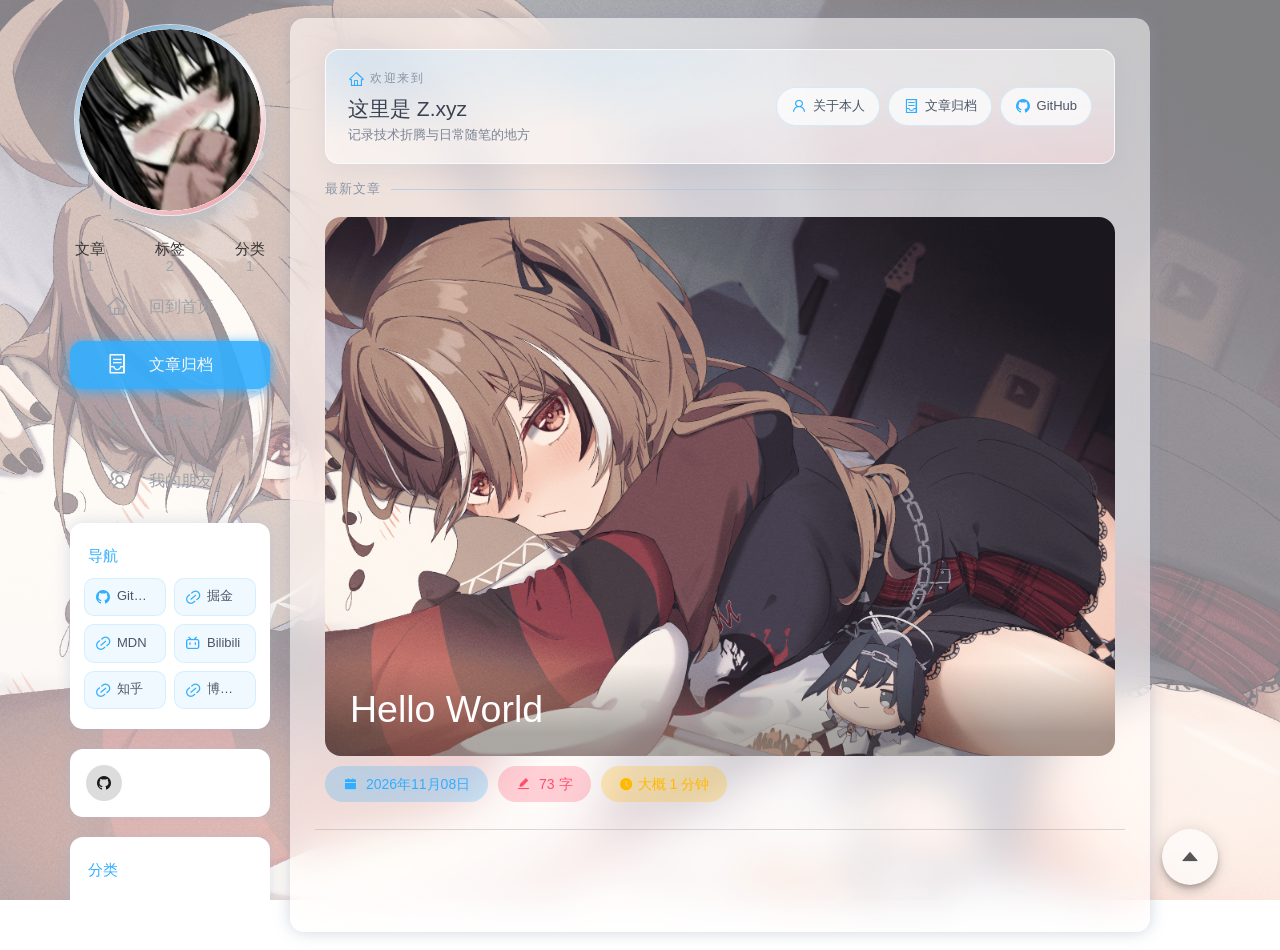
==== archives/index.html @ 8a6f323b "Site updated: 2026-11-08 15:30:10" ====
<!DOCTYPE html>
<html 
	lang="zh-CN">
	<head>
		<meta charset="UTF-8" />
		<meta http-equiv="X-UA-Compatible" content="IE=edge" />
		<meta name="viewport" content="width=device-width, initial-scale=1.0" />
		
<link rel="stylesheet" href="/css/layout.css">

		
		<title> 文章归档 -  Z.xyz</title>
		<!-- <link rel="stylesheet" href="https://unpkg.com/mdui@1.0.2/dist/css/mdui.min.css" /> -->
		<!-- <script src="https://unpkg.com/mdui@1.0.2/dist/js/mdui.min.js"></script> -->
		
<link rel="stylesheet" href="/lib/mdui/mdui.min.css">

		
<script src="/lib/mdui/mdui.min.js"></script>

		<!-- lazyload -->
		
<script src="/lib/lazysizes.js"></script>

		<!-- smooth-scrolling -->
		
<script src="/lib/smooth-scrolling.js"></script>

		<!-- highlight -->
		
<link rel="stylesheet" href="/lib/highlight/atom-one-dark.min.css">

		
<script src="/lib/highlight/highlight.min.js"></script>

		<!-- 预置 kiraicon -->
		
<link rel="stylesheet" href="/lib/iconfont/iconfont.css">

		
		<link
			rel="shortcut icon"
			href="/img/favicon.ico"
			type="image/x-icon"
		/>
		
<link rel="stylesheet" href="/deps/css/APlayer.min.css">

		
			
				
<link rel="stylesheet" href="/css/custom.css">

			
		
		
<script src="/deps/js/APlayer.min.js"></script>
<script src="/deps/js/Meting.min.js"></script>

	<meta name="generator" content="Hexo 8.1.2"></head>

	<body>
		<div
			class="kira-background"
			style="background-image: url('/img/bg.png')"
		></div>
		<div class="kira-header">
    <a
        class="kira-drawer-button mdui-ripple"
        title="导航栏"
        onclick="document.querySelector('.kira-sidebar-modal').classList.add('show');document.querySelector('.kira-sidebar#sidebar').classList.add('show');"
    >
        <i class="kirafont icon-menu"></i>
    </a>
    <a href="/" title="Z.xyz">
        <img
			src="/img/avatar.jpg"
			alt="ZHENOVO"
		/>
    </a>
</div>
		<div class="kira-body">
			<div class="kira-sidebar" id="sidebar">
	<div class="kira-avatar mdui-ripple">
		<a href="/img/avatar.jpg" title="ZHENOVO">
			<img
				src="/img/avatar.jpg"
				alt="ZHENOVO"
			/>
		</a>
	</div>
	<div class="kira-count">
		<div><span>文章</span>1</div>
		<div><span>标签</span>2</div>
		<div><span>分类</span>1</div>
	</div>
	<div class="kira-list">
		
		<a
			class="kira-list-item mdui-ripple false"
			href="/"
			title="回到首页"
		>
			<i
				class="kirafont
					
						icon-home
					"
			></i>
			<div class="kira-list-item-content">
				回到首页
			</div>
		</a>
		
		<a
			class="kira-list-item mdui-ripple true"
			href="/archives/"
			title="文章归档"
		>
			<i
				class="kirafont
					
						icon-container
					"
			></i>
			<div class="kira-list-item-content">
				文章归档
			</div>
		</a>
		
		<a
			class="kira-list-item mdui-ripple false"
			href="/about.html"
			title="关于本人"
		>
			<i
				class="kirafont
					
						icon-user
					"
			></i>
			<div class="kira-list-item-content">
				关于本人
			</div>
		</a>
		
		<a
			class="kira-list-item mdui-ripple false"
			href="/friends.html"
			title="我的朋友"
		>
			<i
				class="kirafont
					
						icon-team
					"
			></i>
			<div class="kira-list-item-content">
				我的朋友
			</div>
		</a>
		
	</div>
	<aside id="kira-sidebar">
		
			
<div class="kira-widget-wrap kira-nav-widget">
	<h3 class="kira-widget-title">导航</h3>
	<div class="kira-widget">
		<div class="kira-nav-links">
			
			<a
				class="kira-nav-link mdui-ripple"
				href="https://github.com/ZHENOVO"
				target="_blank"
				rel="noopener noreferrer"
				title="GitHub"
			>
				<i class="kirafont icon-github"></i>
				<span>GitHub</span>
			</a>
			
			<a
				class="kira-nav-link mdui-ripple"
				href="https://juejin.cn/"
				target="_blank"
				rel="noopener noreferrer"
				title="掘金"
			>
				<i class="kirafont icon-link"></i>
				<span>掘金</span>
			</a>
			
			<a
				class="kira-nav-link mdui-ripple"
				href="https://developer.mozilla.org/zh-CN/"
				target="_blank"
				rel="noopener noreferrer"
				title="MDN"
			>
				<i class="kirafont icon-link"></i>
				<span>MDN</span>
			</a>
			
			<a
				class="kira-nav-link mdui-ripple"
				href="https://www.bilibili.com/"
				target="_blank"
				rel="noopener noreferrer"
				title="Bilibili"
			>
				<i class="kirafont icon-bilibili"></i>
				<span>Bilibili</span>
			</a>
			
			<a
				class="kira-nav-link mdui-ripple"
				href="https://www.zhihu.com/"
				target="_blank"
				rel="noopener noreferrer"
				title="知乎"
			>
				<i class="kirafont icon-link"></i>
				<span>知乎</span>
			</a>
			
			<a
				class="kira-nav-link mdui-ripple"
				href="https://www.cnblogs.com/"
				target="_blank"
				rel="noopener noreferrer"
				title="博客园"
			>
				<i class="kirafont icon-link"></i>
				<span>博客园</span>
			</a>
			
		</div>
	</div>
</div>


		
			<div class="kira-widget-wrap">
	<div class="kira-widget kira-social">
		
			<a
				class="mdui-ripple"
				href="https://github.com/ZHENOVO"
				target="_blank"
				mdui-tooltip="{content: 'GitHub'}"
				style="color: rgb(25, 23, 23); background-color: rgba(25, 23, 23, .15);"
			>
				<i
					class="kirafont
					
						icon-github
					"
				></i>
			</a>
		
	</div>
</div>

		
			
  <div class="kira-widget-wrap">
    <h3 class="kira-widget-title">分类</h3>
    <div class="kira-widget">
      <ul class="category-list">
        
        

        
          <li class="category-list-item">
            <a class="category-list-link" href="/categories/杂谈/">
              杂谈
            </a>
            <span class="category-list-count">1</span>
          </li>
        
      </ul>
    </div>
  </div>

		
			
	<div class="kira-widget-wrap">
		<div id="randomtagcloud" class="kira-widget tagcloud kira-rainbow">
			<a href="/tags/Hexo/" style="font-size: 10px;">Hexo</a> <a href="/tags/Kira/" style="font-size: 10px;">Kira</a>
		</div>
		
	</div>


		
			
	<div class="kira-widget-wrap">
		<h3 class="kira-widget-title">
			文章归档
		</h3>
		<div class="kira-widget">
			<ul class="archive-list"><li class="archive-list-item"><a class="archive-list-link" href="/archives/2026/">2026</a><span class="archive-list-count">1</span></li></ul>
		</div>
	</div>


		
	</aside>
	<div class="kira-copyright">
		&copy; 2026
		<a href="/">ZHENOVO</a>
		Powered by <a href="http://hexo.io/" target="_blank">Hexo</a> &
		<a href="https://github.com/ch1ny/kira-hexo/" target="_blank">Kira-Hexo</a>
		<br />
		
		
	</div>
</div>
<div
	class="kira-sidebar-modal"
	id="sidebar-modal"
	onclick="(function(self) {
		self.classList.remove('show');
		document.querySelector('.kira-sidebar.show#sidebar').classList.remove('show');
	})(this)"
></div>
			<div class="kira-content">
				<div id="kira-top-header"></div>
				<div class="kira-main-content">
					
<div class="kira-home-hero">
	<div class="kira-home-hero-main">
		<div class="kira-home-hero-eyebrow">
			<i class="kirafont icon-home"></i>
			<span>欢迎来到</span>
		</div>
		<h2 class="kira-home-hero-title">这里是 Z.xyz</h2>
		
		<p class="kira-home-hero-sub">记录技术折腾与日常随笔的地方</p>
		
	</div>
	
	<div class="kira-home-hero-actions">
		
		<a
			class="kira-home-hero-btn mdui-ripple"
			href="/about.html"
			
		>
			<i class="kirafont icon-user"></i>
			<span>关于本人</span>
		</a>
		
		<a
			class="kira-home-hero-btn mdui-ripple"
			href="/archives/"
			
		>
			<i class="kirafont icon-container"></i>
			<span>文章归档</span>
		</a>
		
		<a
			class="kira-home-hero-btn mdui-ripple"
			href="https://github.com/ZHENOVO"
			
			target="_blank"
			rel="noopener noreferrer"
			
		>
			<i class="kirafont icon-github"></i>
			<span>GitHub</span>
		</a>
		
	</div>
	
</div>

<div class="kira-home-section-title">
	<span>最新文章</span>
</div>
<div class="kira-posts">
    
        <div class="kira-post">
            <a href="/2026/11/08/hello-world/">
                
                <div
                    class="kira-post-cover mdui-ripple"
                    style="padding-bottom: 56.25%"
                >
                    <img
                        data-src="/img/bg.png"
                        data-sizes="auto"
                        alt="Hello World"
                        class="lazyload"
                    />
                    <h1>Hello World</h1>
                </div>
                
            </a>

            <div class="kira-post-meta kira-rainbow">
                <a>
                    <i class="kirafont icon-calendar-fill"></i>
                    2026年11月08日
                </a>
                <a>
                    <i class="kirafont icon-edit-fill"></i>
                    73 字
                </a>
                <a>
                    <i class="kirafont icon-time-circle-fill"></i>大概
                    1 分钟
                </a>
            </div>
    
            
        </div>
        <div class="kira-hr"></div>
    
</div>

				</div>
			</div>
			<div class="kira-right-column">
	<a onclick="document.querySelector('#kira-top-header').scrollIntoView({behavior: 'smooth'});" class="kira-backtotop" aria-label="回到顶部" title="回到顶部">
		<button class="mdui-fab mdui-ripple">
			<i class="kirafont icon-caret-up"></i>
		</button>
	</a>
</div>

		</div>
	</body>
</html>
---- css/layout.css ----
body {
  width: 100%;
  margin: auto !important;
  height: 100vh;
  position: absolute;
  left: 0;
  top: 0;
}
* {
  scrollbar-width: none;
  outline: none;
}
*::selection {
  background: #31aeff;
  color: #fff;
  text-shadow: none;
}
::-webkit-scrollbar {
  display: none;
}
a {
  text-decoration: none;
}
img::selection {
  background: rgba(255,78,106,0.25);
}
figure.highlight table tbody tr td.gutter {
  user-select: none;
}
figure.highlight table tbody tr td.code pre *::selection {
  background: #ff4e6a;
}
.kira-background {
  opacity: 0.2;
  background-size: cover;
  height: 100vh;
  width: 100%;
  position: fixed;
  top: 0;
  left: 0;
  z-index: -1;
}
.kira-header {
  height: 0;
  display: none;
}
#kira-top-header {
  position: absolute;
  width: 100%;
  height: 0;
  left: 0;
  top: -2vh;
}
.kira-body {
  display: flex;
  justify-content: center;
}
.kira-rainbow a:nth-child(7n + 1) {
  background-color: rgba(49,174,255,0.25);
  color: #31aeff;
}
.kira-rainbow a:nth-child(7n + 2) {
  background-color: rgba(255,78,106,0.25);
  color: #ff4e6a;
}
.kira-rainbow a:nth-child(7n + 3) {
  background-color: rgba(255,185,0,0.25);
  color: #ffb900;
}
.kira-rainbow a:nth-child(7n + 4) {
  background-color: rgba(51,213,122,0.25);
  color: #33d57a;
}
.kira-rainbow a:nth-child(7n + 5) {
  background-color: rgba(0,219,255,0.25);
  color: #00dbff;
}
.kira-rainbow a:nth-child(7n + 6) {
  background-color: rgba(255,69,0,0.25);
  color: #ff4500;
}
.kira-rainbow a:nth-child(7n + 7) {
  background-color: rgba(144,144,255,0.25);
  color: #9090ff;
}
.kira-rainbow-fill a {
  color: #fff;
}
article {
  color: #444;
  font-family: microsoft yahei;
}
article p {
  line-height: 24px;
}
article .highlight {
  padding: 0 0.5em;
  background: #282c34;
  color: #abb2bf;
  margin: 25px 0;
  border-radius: 13px;
  overflow: auto;
}
article .highlight .gutter {
  border-right: 1px solid #35393b;
}
article pre {
  border-radius: 13px;
  overflow: hidden;
  -webkit-box-sizing: border-box;
  box-sizing: border-box;
  margin: 0;
  padding: 0 6px 0 0;
  position: relative;
  background: #282c34;
  line-height: 1.3em;
}
article pre code {
  position: relative;
  border: none;
  border-radius: 0;
  font-size: 100%;
  font-family: Consolas;
}
article a {
  -webkit-transition: color 0.35s ease-out;
  transition: color 0.35s ease-out;
  color: #31aeff;
  text-decoration: none;
  word-wrap: break-word;
}
article a::before {
  font-family: 'kirafont';
  content: '\ec7f\ ';
}
article a:hover,
article a:focus {
  color: #31aeff;
  text-decoration: underline;
}
article a.CodePenLink {
  transition: 0.2s;
  padding: 0.2em;
  color: #31aeff;
  border-bottom: 1px solid rgba(49,174,255,0.85);
}
article a.CodePenLink:hover {
  text-shadow: 0px 0px 5px rgba(49,174,255,0.25);
  text-decoration: none;
  border-bottom: 1px solid #31aeff;
}
article p {
  margin: 25px 0;
  position: relative;
}
article p::after {
  content: '';
  clear: both;
  display: block;
}
article code {
  display: inline;
  border-radius: 4px;
  font-family: SFMono-Regular, Consolas, Liberation Mono, Menlo, Courier, monospace, Roboto, RobotoNum, 'PingFang SC', 'Hiragino Sans GB', 'Microsoft YaHei', 'Helvetica Neue', Helvetica, Arial, sans-serif, 'Segoe UI';
  padding: 0 4px;
  margin: 1px 3px;
  word-break: break-all;
  color: #31aeff;
  background-color: rgba(49,174,255,0.25);
}
article del {
  color: #999;
  font-size: 0.9em;
}
article img {
  display: block;
  border-radius: 13px;
  margin: 0 auto;
}
article img:not(.kira-post-cover-image) {
  cursor: pointer;
  transition: all 0.3s ease;
}
article img:not(.kira-post-cover-image):hover {
  box-shadow: 0 0 10px rgba(49,174,255,0.3);
  transform: scale(1.01, 1.01);
  border-radius: 0;
}
article img:not(.kira-post-cover-image):active {
  transform: scale(1, 1);
}
article img.lazyload,
article img.lazyloading {
  opacity: 0;
  transition: opacity 400ms ease-out;
}
article img.lazyloaded {
  opacity: 1;
}
article h1,
article h2,
article h3,
article h4,
article h5,
article h6 {
  color: #111;
  margin: 25px 0;
}
article h4,
article h5,
article h6 {
  position: relative;
}
article h4::before,
article h5::before,
article h6::before {
  display: inline-block;
  width: 1em;
  content: '#';
  color: #31aeff;
}
article h1 {
  font-size: 2.5em;
}
article h2 {
  font-size: 1.7em;
  position: relative;
  padding-bottom: 10px;
}
article h2::before {
  content: '';
  width: 100%;
  padding: 0px 25px;
  border-bottom: 1px solid #eee;
  position: absolute;
  bottom: -1px;
  left: -25px;
  box-sizing: unset;
}
article h2::after {
  transition: all 0.35s ease-out;
  content: '';
  position: absolute;
  background: #31aeff;
  width: 1em;
  height: 5px;
  bottom: -3px;
  left: 0;
  border-radius: 10px;
}
article h2:hover::after {
  width: 2em;
}
article h3 {
  font-size: 1.3em;
}
article h4 {
  font-size: 1.15em;
}
article h5 {
  font-size: 1em;
}
article h6 {
  font-size: 0.9em;
}
article blockquote {
  color: #666;
  margin: 25px 0;
  padding: 0.1em 2.2em;
  background-color: #f8f8f8;
  line-height: 28px;
  position: relative;
  border-radius: 10px;
  border: 1px solid #eee;
  font-family: sf pro sc, sf pro display, sf pro icons, aos icons, pingfang sc, helvetica neue, helvetica, arial, sans-serif;
}
article blockquote::before {
  content: '\201C';
  top: 15px;
  left: 10px;
  position: absolute;
  color: #888;
  font-size: 3em;
}
article blockquote::after {
  content: '\201D';
  bottom: -8px;
  right: 10px;
  position: absolute;
  color: #888;
  font-size: 3em;
}
article hr {
  display: block;
  border: 0;
  border-top: 1px dashed #ccc;
  margin: 25px 0;
  padding: 0;
}
article sub,
article sup {
  font-size: 75%;
  line-height: 0;
  position: relative;
  vertical-align: baseline;
}
article sub {
  bottom: -0.25em;
}
article sup {
  top: -0.5em;
}
article ul {
  padding: 0 0 0 2em;
  margin-top: 0;
  list-style: none;
  padding-left: 0 !important;
}
article ul .mdui-checkbox {
  padding-left: 22px;
  height: 18px;
}
article ul .mdui-checkbox-icon {
  top: 4px;
}
article ul li {
  position: relative;
  padding: 10px 0;
  padding-left: 25px;
  line-height: 1rem;
}
article ul li::before {
  content: '';
  width: 10px;
  height: 10px;
  background: #31aeff;
  display: inline-block;
  vertical-align: middle;
  margin-right: 12px;
  margin-left: -26px;
  border-radius: 100%;
  border: 3px solid #fff;
  z-index: 3;
  position: relative;
}
article ul li::after {
  content: '';
  height: 100%;
  width: 1.5px;
  background: rgba(49,174,255,0.25);
  position: absolute;
  left: 6.25px;
  top: 20px;
}
article ul li:last-child::after {
  display: none;
}
article ul span {
  margin-right: 15px;
}
article ol {
  padding: 0 0 0 2.5em;
  margin-top: 0;
}
article > ol {
  list-style-type: none;
  counter-reset: item;
}
article > ol > li {
  position: relative;
}
article > ol > li::before {
  content: counter(item);
  counter-increment: item;
  position: absolute;
  top: 0.2rem;
  left: -2.5em;
  height: 1.6rem;
  width: 1.6rem;
  text-align: center;
  border-radius: 8px;
  line-height: 1.6rem;
  background-color: rgba(49,174,255,0.25);
  color: #31aeff;
}
article li {
  line-height: 2rem;
}
article li p {
  margin: 0 !important;
}
article dd {
  margin: 0 0 0 2em;
}
article > table {
  color: #5b6064;
  border-spacing: 0;
  border-collapse: collapse;
  max-width: 100%;
  overflow: auto;
  white-space: nowrap;
  margin: 25px auto;
  background: transparent;
  display: block;
}
article > table::-webkit-scrollbar {
  width: 6px;
  height: 6px;
}
article > table::-webkit-scrollbar-thumb {
  background-color: #888;
}
article > table thead {
  border-bottom: 1px solid #eee;
  background-color: #f8f8f8;
}
article > table thead tr {
  background-color: #f8f8f8;
}
article > table th {
  border: 1px solid #eee;
  padding: 13px 26px;
  font-weight: 400;
}
article > table td {
  border: 1px solid #eee;
  padding: 13px 26px;
}
article > table tr {
  background-color: #fff;
}
article > table tr:nth-child(2n) {
  background-color: #f8f8f8;
}
article img,
article canvas,
article iframe,
article video,
article svg,
article select,
article textarea {
  width: auto;
  max-width: 100%;
}
article input[type='checkbox'] {
  margin-right: 0.25em;
}
article input[type='checkbox']::after {
  content: '✔';
  width: 1.25em;
  height: 1.25em;
  font-size: 0.8em;
  display: flex;
  justify-content: center;
  align-items: center;
  color: #fff;
  background-color: #fff;
  border: 1px solid #d9d9d9;
  border-radius: 0.25em;
  cursor: pointer;
}
article input[type='checkbox']:disabled::after {
  cursor: not-allowed;
}
article input[type='checkbox']:checked::after {
  border-color: #31aeff;
  background-color: #31aeff;
}
details ul {
  padding-left: 1.7em;
}
details[open] > summary .add {
  display: none;
}
details[open] > summary .remove {
  display: inline-block;
}
details summary {
  cursor: pointer;
}
details summary i {
  margin-right: 0.3em;
  width: 24px;
}
details summary .remove {
  display: none;
}
details .mdui-btn {
  background-color: #31aeff;
  color: #fff;
  border-radius: 10px;
}
details .mdui-btn:focus,
details .mdui-btn:active {
  background-color: #31aeff;
  color: #fff;
}
details .aplayer {
  -webkit-box-shadow: 0 0 0 1px #eee !important;
  box-shadow: 0 0 0 1px #eee !important;
  border-radius: 10px !important;
  margin: 25px 0 !important;
  height: 90px;
}
details .aplayer .aplayer-info {
  padding: 9px 7px 0 10px !important;
}
details .aplayer .aplayer-info .aplayer-controller .aplayer-bar-wrap {
  margin-left: 1px !important;
  padding-right: 3px;
}
details .aplayer .aplayer-info .aplayer-controller .aplayer-bar-wrap .aplayer-bar,
details .aplayer .aplayer-info .aplayer-controller .aplayer-bar-wrap .aplayer-bar .aplayer-loaded,
details .aplayer .aplayer-info .aplayer-controller .aplayer-bar-wrap .aplayer-bar .aplayer-played {
  height: 6px !important;
  border-radius: 10px !important;
}
details .aplayer .aplayer-info .aplayer-controller .aplayer-bar-wrap .aplayer-bar .aplayer-played .aplayer-thumb {
  height: 12px !important;
  width: 12px !important;
  right: 3px !important;
  -webkit-box-shadow: 0 0 5px 0 rgba(0,0,0,0.18) !important;
  box-shadow: 0 0 5px 0 rgba(0,0,0,0.18) !important;
  -webkit-transition: all 0.35s ease-out;
  transition: all 0.35s ease-out;
}
details .aplayer .aplayer-info .aplayer-controller .aplayer-volume-wrap .aplayer-volume-bar-wrap .aplayer-volume-bar {
  right: 10.5px;
}
details .aplayer .aplayer-info .aplayer-controller .aplayer-volume-wrap .aplayer-volume-bar-wrap .aplayer-volume-bar,
details .aplayer .aplayer-info .aplayer-controller .aplayer-volume-wrap .aplayer-volume-bar-wrap .aplayer-volume-bar .aplayer-volume {
  border-radius: 10px;
  width: 6px;
}
details .aplayer .aplayer-list ol li {
  border-top: none !important;
}
details .aplayer .aplayer-list ol li.aplayer-list-light {
  background: #f8f8f8 !important;
}
details div.kira-aplayer-container {
  margin: 0;
}
details div.kira-aplayer-container div[id^='aplayer-'] div.aplayer-body div.aplayer-pic {
  width: 90px;
  height: 90px;
}
details div.kira-aplayer-container div[id^='aplayer-'] div.aplayer-body div.aplayer-info {
  margin-left: 90px;
  height: 90px;
}
details div.kira-aplayer-container div[id^='aplayer-'] div.aplayer-body div.aplayer-info div.aplayer-controller > div.aplayer-bar-wrap > div.aplayer-bar > div.aplayer-played {
  background: #31aeff !important;
}
details div.kira-aplayer-container div[id^='aplayer-'] div.aplayer-body div.aplayer-info div.aplayer-controller > div.aplayer-bar-wrap > div.aplayer-bar > div.aplayer-played span.aplayer-thumb {
  background: #31aeff !important;
}
.kira-sidebar {
  scrollbar-width: none;
  max-width: 240px;
  user-select: none;
  max-height: 100vh;
  overflow: auto;
  position: sticky;
  top: 0;
  flex-shrink: 0;
  transition: all 0.3s ease-out;
}
.kira-sidebar .kira-avatar {
  margin: 25px;
  box-shadow: 0 0 2rem rgba(49,174,255,0.2);
}
.kira-sidebar .kira-avatar a {
  padding-bottom: 100%;
  height: 0;
  display: block;
}
.kira-sidebar .kira-avatar,
.kira-sidebar .kira-avatar img {
  max-width: 100%;
  border-radius: 50%;
  transition: transform 1.5s ease-out;
}
.kira-sidebar .kira-count {
  display: flex;
}
.kira-sidebar .kira-count div {
  -webkit-box-flex: 1;
  -ms-flex: 1;
  flex: 1;
  text-align: center;
  color: #a3a8ae;
}
.kira-sidebar .kira-count div span {
  color: #363636;
  display: block;
}
.kira-sidebar .kira-list {
  padding: 8px 20px;
}
.kira-sidebar .kira-list-item {
  padding: 0 36px;
  color: #9ca2a8;
  border-radius: 13px;
  margin-bottom: 10px;
  text-align: center;
  transition: none !important;
  display: flex;
  align-items: center;
}
.kira-sidebar .kira-list-item:hover {
  background-color: rgba(0,0,0,0.08);
}
.kira-sidebar .kira-list-item.true {
  opacity: 0.9;
  background: #31aeff;
  box-shadow: 0 2px 12px #31aeff;
}
.kira-sidebar .kira-list-item.true,
.kira-sidebar .kira-list-item.true i {
  color: #fff;
}
.kira-sidebar .kira-list-item i {
  font-size: 22px;
  color: #9ca2a8;
}
.kira-sidebar .kira-list-item-content {
  margin-left: 0px;
  padding-top: 14px;
  padding-bottom: 14px;
  font-size: 16px;
  font-weight: 400;
  line-height: 20px;
  -webkit-box-flex: 1;
  -webkit-flex-grow: 1;
  -ms-flex-positive: 1;
  flex-grow: 1;
}
.kira-sidebar .kira-list-item .mdui-list-item-content {
  margin-left: 0px;
}
.kira-sidebar .kira-social {
  padding: 12px;
  font-size: 0;
}
.kira-sidebar .kira-social a {
  width: 36px;
  height: 36px;
  line-height: 36px;
  margin: 4px;
  border-radius: 100%;
  display: inline-block;
  text-align: center;
  color: #606266;
}
.kira-sidebar .kira-widget-wrap {
  box-shadow: 0 0 1rem rgba(161,177,204,0.4);
  background-color: #fff;
  margin: 20px;
  border-radius: 13px;
  overflow: hidden;
  white-space: normal;
}
.kira-sidebar .kira-widget-wrap .kira-widget-title {
  font-size: 1em;
  font-weight: 400;
  padding: 24px 18px 12px;
  margin: 0;
  color: #31aeff;
}
.kira-sidebar .kira-widget-wrap .kira-widget ul {
  list-style-type: none;
  padding: 0;
  margin: 0;
}
.kira-sidebar .kira-widget-wrap .kira-widget ul li {
  overflow: hidden;
  text-overflow: ellipsis;
  white-space: nowrap;
  position: relative;
  padding: 12px 18px;
}
.kira-sidebar .kira-widget-wrap .kira-widget ul li a {
  color: #606266;
}
.kira-sidebar .kira-widget-wrap .kira-widget ul li:last-child {
  border-bottom: none;
  padding-bottom: 24px;
}
.kira-sidebar .kira-widget-wrap .kira-widget .category-list-count,
.kira-sidebar .kira-widget-wrap .kira-widget .archive-list-count {
  background-color: rgba(49,174,255,0.1);
  display: inline-block;
  width: 26px;
  height: 26px;
  line-height: 26px;
  text-align: center;
  border-radius: 100%;
  color: #31aeff;
  position: absolute;
  right: 18px;
  top: 10px;
}
.kira-sidebar .kira-widget-wrap .tagcloud {
  padding: 10px;
  padding-bottom: 5px;
}
.kira-sidebar .kira-widget-wrap .tagcloud a {
  border-radius: 13px;
  padding: 5px 10px;
  font-size: 12px !important;
  display: inline-block;
  margin-bottom: 5px;
}
.kira-sidebar .kira-widget-wrap .tagcloud a::before {
  content: '# ';
}
.kira-sidebar .kira-widget-wrap:first-child {
  margin-top: 0;
}
.kira-sidebar .kira-copyright {
  padding: 0 30px;
  text-align: center;
  color: #777;
  white-space: normal;
  margin-bottom: 20px;
  font-size: 12px;
}
.kira-sidebar .kira-copyright a {
  color: #31aeff;
}
.kira-sidebar::-webkit-scrollbar {
  display: none;
}
.kira-sidebar-modal {
  position: fixed;
  left: 0;
  top: 0;
  width: 100vw;
  height: 100vh;
  z-index: 15;
  pointer-events: none;
  transition: background-color 0.3s ease;
  background-color: rgba(0,0,0,0);
}
.kira-content {
  position: relative;
  max-width: 860px;
  height: fit-content;
  flex-grow: 1;
  overflow: auto;
  scrollbar-width: none;
  box-shadow: 0 0 1rem rgba(138,151,174,0.4);
  margin-top: 2vh;
  margin-bottom: 2vh;
}
.kira-content .kira-main-content {
  position: relative;
  background-color: #fff;
  max-width: 100%;
  padding: 25px;
  min-height: 96vh;
}
.kira-content .kira-main-content .kira-page-nav {
  list-style: none;
  text-align: center;
  display: flex;
  color: #ddd;
  background-color: #f5f6f5;
  border-radius: 13px;
  justify-content: center;
}
.kira-content .kira-main-content .kira-page-nav .page-number {
  transition: 300ms;
  margin-inline: 10px;
}
.kira-content .kira-main-content .kira-page-nav .current {
  color: #fff;
  background: #31aeff;
  opacity: 0.9;
  box-shadow: 0 2px 12px #31aeff;
}
.kira-content .kira-main-content .kira-page-nav a:not(.current):hover {
  background-color: rgba(155,155,155,0.3);
}
.kira-content .kira-main-content .kira-page-nav > * {
  color: #999;
  border-radius: 13px;
  width: 35px;
  height: 35px;
  line-height: 35px;
  float: left;
}
.kira-content .kira-main-content .kira-posts {
  position: relative;
}
.kira-content .kira-main-content .kira-posts .kira-post {
  max-width: 100%;
  transition: 300ms;
  padding: 10px;
  border-radius: 1rem;
}
.kira-content .kira-main-content .kira-posts .kira-post article .aplayer {
  margin: 6px 0 0 0 !important;
}
.kira-content .kira-main-content .kira-posts .kira-post:hover {
  background-color: rgba(170,177,183,0.1);
}
.kira-content .kira-main-content .kira-posts .kira-post-meta {
  margin: 10px 0 0 0 !important;
}
.kira-content .kira-main-content .kira-posts .kira-post:last-child {
  margin-bottom: 25px;
}
.kira-content .kira-main-content .kira-posts .kira-hr {
  border-bottom: 1px solid rgba(135,135,135,0.3);
  height: 0;
  margin-block: 12px;
}
.kira-content::-webkit-scrollbar {
  display: none;
}
.kira-right-column {
  width: 80px;
  height: 100vh;
  display: flex;
  flex-direction: column;
  align-items: center;
  position: sticky;
  pointer-events: none;
  top: 0;
  z-index: 10;
}
.kira-right-column .kira-backtotop {
  bottom: 20px;
  color: #555;
  background-color: rgba(255,255,255,0.501);
  border-radius: 50%;
  margin-top: auto;
  margin-bottom: 15px;
  transition: 500ms;
  pointer-events: all;
}
.kira-right-column .kira-backtotop i {
  font-size: 22px;
}
.kira-post-cover {
  width: 100%;
  padding-bottom: 40%;
  position: relative;
  overflow: hidden;
  border-radius: 16px;
  min-height: 95px;
  background-color: #eee;
}
.kira-post-cover img {
  display: block;
  opacity: 0;
  transition: opacity 400ms ease-out;
  position: absolute;
  left: 0;
  top: 0;
  object-fit: cover;
  width: 100%;
  height: 100%;
}
.kira-post-cover img.lazyloaded {
  opacity: 1;
}
.kira-post-cover h1 {
  color: #fff;
  font-size: 2.5em;
  font-weight: normal;
  margin: 0;
  margin-top: 10px;
  padding-left: 1px;
  position: absolute;
  bottom: 0;
  width: 100%;
  box-sizing: border-box;
  text-transform: none;
  z-index: 1;
  margin: 0;
  padding: 25px;
}
.kira-post-cover h1::after {
  background-image: -moz-linear-gradient(to top, rgba(16,16,16,0.35) 25%, rgba(16,16,16,0) 100%);
  background-image: -webkit-linear-gradient(to top, rgba(16,16,16,0.35) 25%, rgba(16,16,16,0) 100%);
  background-image: -ms-linear-gradient(to top, rgba(16,16,16,0.35) 25%, rgba(16,16,16,0) 100%);
  background-image: linear-gradient(to top, rgba(16,16,16,0.35) 25%, rgba(16,16,16,0) 100%);
  -moz-pointer-events: none;
  -webkit-pointer-events: none;
  -ms-pointer-events: none;
  pointer-events: none;
  background-size: cover;
  content: '';
  display: block;
  height: 100%;
  left: 0;
  position: absolute;
  bottom: 0;
  width: 100%;
  z-index: -1;
}
.kira-post .kira-post-meta {
  margin: 25px 0px;
  font-size: 0;
}
.kira-post .kira-post-meta a {
  border-radius: 20px;
  padding: 10px 18px;
  font-size: 14px;
  display: inline-block;
  margin-bottom: 5px;
  margin-right: 10px;
  text-decoration: none;
}
.kira-post .kira-post-meta a .kirafont {
  font-size: 14px;
}
.kira-post .kira-post-meta a::before,
.kira-post .kira-post-meta i::before {
  margin-right: 5px;
}
.kira-post .kira-post-copyright {
  margin: 0 -25px;
  margin-bottom: 25px;
  padding: 25px;
  color: #191919;
  background-color: #fafafa;
  line-height: 1.5em;
  position: relative;
  overflow: hidden;
}
.kira-post .kira-post-copyright a {
  color: #31aeff;
}
.kira-post .kira-post-copyright::after {
  position: absolute;
  background: url("data:image/svg+xml;charset=utf-8,%3Csvg xmlns='http://www.w3.org/2000/svg' viewBox='0 0 496 512'%3E%3Cpath fill='%234a4a4a' d='M245.8 214.9l-33.2 17.3c-9.4-19.6-25.2-20-27.4-20-22.2 0-33.3 14.6-33.3 43.9 0 23.5 9.2 43.8 33.3 43.8 14.4 0 24.6-7 30.5-21.3l30.6 15.5a73.2 73.2 0 01-65.1 39c-22.6 0-74-10.3-74-77 0-58.7 43-77 72.6-77 30.8-.1 52.7 11.9 66 35.8zm143 0l-32.7 17.3c-9.5-19.8-25.7-20-27.9-20-22.1 0-33.2 14.6-33.2 43.9 0 23.5 9.2 43.8 33.2 43.8 14.5 0 24.7-7 30.5-21.3l31 15.5c-2 3.8-21.3 39-65 39-22.7 0-74-9.9-74-77 0-58.7 43-77 72.6-77C354 179 376 191 389 214.8zM247.7 8C104.7 8 0 123 0 256c0 138.4 113.6 248 247.6 248C377.5 504 496 403 496 256 496 118 389.4 8 247.6 8zm.8 450.8c-112.5 0-203.7-93-203.7-202.8 0-105.5 85.5-203.3 203.8-203.3A201.7 201.7 0 01451.3 256c0 121.7-99.7 202.9-202.9 202.9z'/%3E%3C/svg%3E");
  content: ' ';
  height: 160px;
  width: 160px;
  right: -30px;
  top: -45px;
  opacity: 0.1;
}
.kira-post .kira-post-nav {
  width: 100%;
  height: 2em;
  background-color: #fff;
  margin-top: 0;
  user-select: none;
}
.kira-post .kira-post-nav .post-nav .old {
  float: left;
}
.kira-post .kira-post-nav .post-nav .new {
  float: right;
}
.kira-post .kira-post-nav .post-nav div a {
  transition: 0.2s;
  padding: 0.2em;
  color: #31aeff;
  border-bottom: 1px solid rgba(49,174,255,0.85);
}
.kira-post .kira-post-nav .post-nav div a:hover {
  text-shadow: 0px 0px 5px rgba(49,174,255,0.25);
  text-decoration: none;
  border-bottom: 1px solid #31aeff;
}
.kira-post .kira-post-footer {
  background-color: #f5f6f5;
  padding: 25px;
  margin: -25px;
  margin-top: 0;
}
.kira-archives .tagcloud {
  margin-bottom: 13px;
  font-size: 0;
}
.kira-archives .tagcloud a {
  border-radius: 15px;
  padding: 6px 12px;
  font-size: 15px !important;
  display: inline-block;
  margin-bottom: 7px;
  margin-right: 7px;
}
.kira-archives .tagcloud a::before {
  content: '# ';
}
.kira-archives .tagcloud a span::before {
  content: ' ';
}
.kira-archives .categories {
  margin-bottom: 12px;
  font-size: 0;
  display: grid;
  grid-template-columns: repeat(3, 32.666666666666664%);
  grid-column-gap: 1%;
  grid-row-gap: 12px;
}
.kira-archives .categories a {
  border-radius: 12px;
  font-size: 16px;
  display: inline-block;
  height: 156px;
  width: 100%;
  position: relative;
}
.kira-archives .categories a:before {
  top: 0;
  left: 0;
  content: '';
  background-color: rgba(0,0,0,0.4);
  width: 100%;
  height: 100%;
  position: absolute;
  z-index: 1;
}
.kira-archives .categories a .bg {
  background-size: cover;
  background-position: center center;
  top: 0;
  left: 0;
  width: 100%;
  height: 100%;
  position: absolute;
  opacity: 0.8;
}
.kira-archives .categories a h1 {
  margin: 20px;
  position: absolute;
  bottom: 0;
  left: 0;
  z-index: 2;
}
.kira-archives .categories a span {
  margin-top: 5px;
  display: block;
}
.kira-archives .categories a span::after {
  content: ' Articles';
}
.kira-archives article > *:first-child {
  margin-top: 0;
}
.kira-archives article > *:last-child {
  margin-bottom: 0;
}
@media (max-width: 1180px) {
  .kira-sidebar {
    left: 0;
  }
  .kira-content {
    margin-right: auto;
  }
  .kira-right-column {
    position: fixed;
    top: 0;
    right: 0;
  }
  .kira-right-column .kira-backtotop {
    background-color: #fff;
  }
}
@media (max-width: 1120px) {
  .kira-body::-webkit-scrollbar {
    width: 0;
  }
}
@media (max-width: 1000px) {
  body {
    height: fit-content;
    overflow: auto;
  }
  body .kira-header {
    height: 60px;
    padding: 10px;
    display: flex;
    align-items: center;
    justify-content: space-between;
    position: relative;
    z-index: 4;
  }
  body .kira-header a {
    width: 45px;
    height: 45px;
    text-align: center;
    border-radius: 50%;
    transition: all 0.5s ease;
  }
  body .kira-header a i {
    font-size: 25px;
    line-height: 45px;
  }
  body .kira-header a img {
    width: 100%;
    height: 100%;
    border-radius: 50%;
  }
  body .kira-header a:hover {
    background-color: rgba(0,0,0,0.16);
  }
  body .kira-body {
    height: fit-content;
    overflow: visible;
  }
  body .kira-body .kira-sidebar {
    position: fixed;
    top: 0;
    left: 0;
    z-index: 16;
    transform: translateX(-100%);
    background-color: #fff;
  }
  body .kira-body .kira-sidebar.show {
    transform: translateX(0%);
    width: calc(100% - 56px);
  }
  body .kira-body .kira-sidebar-modal.show {
    pointer-events: auto;
    background-color: rgba(0,0,0,0.4);
  }
  body .kira-body .kira-content {
    margin-right: unset;
    max-width: 100vw;
    margin-top: 0;
  }
  body .kira-body .kira-content #kira-top-header {
    top: calc(-2vh - 80px);
  }
  body::-webkit-scrollbar {
    width: 0;
  }
}
@media (max-width: 756px) {
  .kira-archives .categories {
    grid-template-columns: repeat(2, 49%);
    grid-column-gap: 2%;
  }
}
@media (max-width: 400px) {
  .kira-archives .categories {
    grid-template-columns: repeat(1, 100%);
  }
}
---- lib/highlight/atom-one-dark.min.css ----
pre code.hljs{display:block;overflow-x:auto;padding:1em}code.hljs{padding:3px 5px}.hljs{color:#abb2bf;background:#282c34}.hljs-comment,.hljs-quote{color:#5c6370;font-style:italic}.hljs-doctag,.hljs-formula,.hljs-keyword{color:#c678dd}.hljs-deletion,.hljs-name,.hljs-section,.hljs-selector-tag,.hljs-subst{color:#e06c75}.hljs-literal{color:#56b6c2}.hljs-addition,.hljs-attribute,.hljs-meta .hljs-string,.hljs-regexp,.hljs-string{color:#98c379}.hljs-attr,.hljs-number,.hljs-selector-attr,.hljs-selector-class,.hljs-selector-pseudo,.hljs-template-variable,.hljs-type,.hljs-variable{color:#d19a66}.hljs-bullet,.hljs-link,.hljs-meta,.hljs-selector-id,.hljs-symbol,.hljs-title{color:#61aeee}.hljs-built_in,.hljs-class .hljs-title,.hljs-title.class_{color:#e6c07b}.hljs-emphasis{font-style:italic}.hljs-strong{font-weight:700}.hljs-link{text-decoration:underline}
---- lib/iconfont/iconfont.css ----
@font-face {
  font-family: "kirafont"; /* Project id 3299330 */
  src: url('iconfont.woff2?t=1679498690298') format('woff2'),
       url('iconfont.woff?t=1679498690298') format('woff'),
       url('iconfont.ttf?t=1679498690298') format('truetype');
}

.kirafont {
  font-family: "kirafont" !important;
  font-size: 16px;
  font-style: normal;
  -webkit-font-smoothing: antialiased;
  -moz-osx-font-smoothing: grayscale;
}

.icon-unordered-list:before {
  content: "\e7f5";
}

.icon-area-chart-fill:before {
  content: "\e7af";
}

.icon-time-circle-fill:before {
  content: "\e848";
}

.icon-calendar-fill:before {
  content: "\e84d";
}

.icon-container-fill:before {
  content: "\e85f";
}

.icon-edit-fill:before {
  content: "\e86d";
}

.icon-tag-fill:before {
  content: "\e86e";
}

.icon-search:before {
  content: "\e752";
}

.icon-close:before {
  content: "\eb6a";
}

.icon-exit-fullscreen:before {
  content: "\ec13";
}

.icon-fullscreen:before {
  content: "\ec14";
}

.icon-zoom-out:before {
  content: "\ec32";
}

.icon-zoom-in:before {
  content: "\ec33";
}

.icon-link:before {
  content: "\ec7f";
}

.icon-menu:before {
  content: "\e7f4";
}

.icon-caret-up:before {
  content: "\e8ec";
}

.icon-bilibili:before {
  content: "\e69e";
}

.icon-gitee:before {
  content: "\e60c";
}

.icon-container:before {
  content: "\e7b0";
}

.icon-home:before {
  content: "\e7c6";
}

.icon-right:before {
  content: "\e7eb";
}

.icon-left:before {
  content: "\e7ec";
}

.icon-QQ:before {
  content: "\e882";
}

.icon-user:before {
  content: "\e7ad";
}

.icon-team:before {
  content: "\e7ae";
}

.icon-github:before {
  content: "\e885";
}
---- deps/css/APlayer.min.css ----
.aplayer{background:#fff;font-family:Arial,Helvetica,sans-serif;margin:5px;box-shadow:0 2px 2px 0 rgba(0,0,0,.07),0 1px 5px 0 rgba(0,0,0,.1);border-radius:2px;overflow:hidden;-webkit-user-select:none;-moz-user-select:none;-ms-user-select:none;user-select:none;line-height:normal;position:relative}.aplayer *{box-sizing:content-box}.aplayer svg{width:100%;height:100%}.aplayer svg circle,.aplayer svg path{fill:#fff}.aplayer.aplayer-withlist .aplayer-info{border-bottom:1px solid #e9e9e9}.aplayer.aplayer-withlist .aplayer-list{display:block}.aplayer.aplayer-withlist .aplayer-icon-order,.aplayer.aplayer-withlist .aplayer-info .aplayer-controller .aplayer-time .aplayer-icon.aplayer-icon-menu{display:inline}.aplayer.aplayer-withlrc .aplayer-pic{height:90px;width:90px}.aplayer.aplayer-withlrc .aplayer-info{margin-left:90px;height:90px;padding:10px 7px 0}.aplayer.aplayer-withlrc .aplayer-lrc{display:block}.aplayer.aplayer-narrow{width:66px}.aplayer.aplayer-narrow .aplayer-info,.aplayer.aplayer-narrow .aplayer-list{display:none}.aplayer.aplayer-narrow .aplayer-body,.aplayer.aplayer-narrow .aplayer-pic{height:66px;width:66px}.aplayer.aplayer-fixed{position:fixed;bottom:0;left:0;right:0;margin:0;z-index:99;overflow:visible;max-width:400px;box-shadow:none}.aplayer.aplayer-fixed .aplayer-list{margin-bottom:65px;border:1px solid #eee;border-bottom:none}.aplayer.aplayer-fixed .aplayer-body{position:fixed;bottom:0;left:0;right:0;margin:0;z-index:99;background:#fff;padding-right:18px;transition:all .3s ease;max-width:400px}.aplayer.aplayer-fixed .aplayer-lrc{display:block;position:fixed;bottom:10px;left:0;right:0;margin:0;z-index:98;pointer-events:none;text-shadow:-1px -1px 0 #fff}.aplayer.aplayer-fixed .aplayer-lrc:after,.aplayer.aplayer-fixed .aplayer-lrc:before{display:none}.aplayer.aplayer-fixed .aplayer-info{-webkit-transform:scaleX(1);transform:scaleX(1);-webkit-transform-origin:0 0;transform-origin:0 0;transition:all .3s ease;border-bottom:none;border-top:1px solid #e9e9e9}.aplayer.aplayer-fixed .aplayer-info .aplayer-music{width:calc(100% - 105px)}.aplayer.aplayer-fixed .aplayer-miniswitcher{display:block}.aplayer.aplayer-fixed.aplayer-narrow .aplayer-info{display:block;-webkit-transform:scaleX(0);transform:scaleX(0)}.aplayer.aplayer-fixed.aplayer-narrow .aplayer-body{width:66px!important}.aplayer.aplayer-fixed.aplayer-narrow .aplayer-miniswitcher .aplayer-icon{-webkit-transform:rotateY(0);transform:rotateY(0)}.aplayer.aplayer-fixed .aplayer-icon-back,.aplayer.aplayer-fixed .aplayer-icon-forward,.aplayer.aplayer-fixed .aplayer-icon-lrc,.aplayer.aplayer-fixed .aplayer-icon-play{display:inline-block}.aplayer.aplayer-fixed .aplayer-icon-back,.aplayer.aplayer-fixed .aplayer-icon-forward,.aplayer.aplayer-fixed .aplayer-icon-menu,.aplayer.aplayer-fixed .aplayer-icon-play{position:absolute;bottom:27px;width:20px;height:20px}.aplayer.aplayer-fixed .aplayer-icon-back{right:75px}.aplayer.aplayer-fixed .aplayer-icon-play{right:50px}.aplayer.aplayer-fixed .aplayer-icon-forward{right:25px}.aplayer.aplayer-fixed .aplayer-icon-menu{right:0}.aplayer.aplayer-arrow .aplayer-icon-loop,.aplayer.aplayer-arrow .aplayer-icon-order,.aplayer.aplayer-mobile .aplayer-icon-volume-down{display:none}.aplayer.aplayer-loading .aplayer-info .aplayer-controller .aplayer-loading-icon{display:block}.aplayer.aplayer-loading .aplayer-info .aplayer-controller .aplayer-bar-wrap .aplayer-bar .aplayer-played .aplayer-thumb{-webkit-transform:scale(1);transform:scale(1)}.aplayer .aplayer-body{position:relative}.aplayer .aplayer-icon{width:15px;height:15px;border:none;background-color:transparent;outline:none;cursor:pointer;opacity:.8;vertical-align:middle;padding:0;font-size:12px;margin:0;display:inline-block}.aplayer .aplayer-icon path{transition:all .2s ease-in-out}.aplayer .aplayer-icon-back,.aplayer .aplayer-icon-forward,.aplayer .aplayer-icon-lrc,.aplayer .aplayer-icon-order,.aplayer .aplayer-icon-play{display:none}.aplayer .aplayer-icon-lrc-inactivity svg{opacity:.4}.aplayer .aplayer-icon-forward{-webkit-transform:rotate(180deg);transform:rotate(180deg)}.aplayer .aplayer-lrc-content{display:none}.aplayer .aplayer-pic{position:relative;float:left;height:66px;width:66px;background-size:cover;background-position:50%;transition:all .3s ease;cursor:pointer}.aplayer .aplayer-pic:hover .aplayer-button{opacity:1}.aplayer .aplayer-pic .aplayer-button{position:absolute;border-radius:50%;opacity:.8;text-shadow:0 1px 1px rgba(0,0,0,.2);box-shadow:0 1px 1px rgba(0,0,0,.2);background:rgba(0,0,0,.2);transition:all .1s ease}.aplayer .aplayer-pic .aplayer-button path{fill:#fff}.aplayer .aplayer-pic .aplayer-hide{display:none}.aplayer .aplayer-pic .aplayer-play{width:26px;height:26px;border:2px solid #fff;bottom:50%;right:50%;margin:0 -15px -15px 0}.aplayer .aplayer-pic .aplayer-play svg{position:absolute;top:3px;left:4px;height:20px;width:20px}.aplayer .aplayer-pic .aplayer-pause{width:16px;height:16px;border:2px solid #fff;bottom:4px;right:4px}.aplayer .aplayer-pic .aplayer-pause svg{position:absolute;top:2px;left:2px;height:12px;width:12px}.aplayer .aplayer-info{margin-left:66px;padding:14px 7px 0 10px;height:66px;box-sizing:border-box}.aplayer .aplayer-info .aplayer-music{overflow:hidden;white-space:nowrap;text-overflow:ellipsis;margin:0 0 13px 5px;-webkit-user-select:text;-moz-user-select:text;-ms-user-select:text;user-select:text;cursor:default;padding-bottom:2px;height:20px}.aplayer .aplayer-info .aplayer-music .aplayer-title{font-size:14px}.aplayer .aplayer-info .aplayer-music .aplayer-author{font-size:12px;color:#666}.aplayer .aplayer-info .aplayer-controller{position:relative;display:flex}.aplayer .aplayer-info .aplayer-controller .aplayer-bar-wrap{margin:0 0 0 5px;padding:4px 0;cursor:pointer!important;flex:1}.aplayer .aplayer-info .aplayer-controller .aplayer-bar-wrap:hover .aplayer-bar .aplayer-played .aplayer-thumb{-webkit-transform:scale(1);transform:scale(1)}.aplayer .aplayer-info .aplayer-controller .aplayer-bar-wrap .aplayer-bar{position:relative;height:2px;width:100%;background:#cdcdcd}.aplayer .aplayer-info .aplayer-controller .aplayer-bar-wrap .aplayer-bar .aplayer-loaded{position:absolute;left:0;top:0;bottom:0;background:#aaa;height:2px;transition:all .5s ease}.aplayer .aplayer-info .aplayer-controller .aplayer-bar-wrap .aplayer-bar .aplayer-played{position:absolute;left:0;top:0;bottom:0;height:2px}.aplayer .aplayer-info .aplayer-controller .aplayer-bar-wrap .aplayer-bar .aplayer-played .aplayer-thumb{position:absolute;top:0;right:5px;margin-top:-4px;margin-right:-10px;height:10px;width:10px;border-radius:50%;cursor:pointer;transition:all .3s ease-in-out;-webkit-transform:scale(0);transform:scale(0)}.aplayer .aplayer-info .aplayer-controller .aplayer-time{position:relative;right:0;bottom:4px;height:17px;color:#999;font-size:11px;padding-left:7px}.aplayer .aplayer-info .aplayer-controller .aplayer-time .aplayer-time-inner{vertical-align:middle}.aplayer .aplayer-info .aplayer-controller .aplayer-time .aplayer-icon{cursor:pointer;transition:all .2s ease}.aplayer .aplayer-info .aplayer-controller .aplayer-time .aplayer-icon path{fill:#666}.aplayer .aplayer-info .aplayer-controller .aplayer-time .aplayer-icon.aplayer-icon-loop{margin-right:2px}.aplayer .aplayer-info .aplayer-controller .aplayer-time .aplayer-icon:hover path{fill:#000}.aplayer .aplayer-info .aplayer-controller .aplayer-time .aplayer-icon.aplayer-icon-menu,.aplayer .aplayer-info .aplayer-controller .aplayer-time.aplayer-time-narrow .aplayer-icon-menu,.aplayer .aplayer-info .aplayer-controller .aplayer-time.aplayer-time-narrow .aplayer-icon-mode{display:none}.aplayer .aplayer-info .aplayer-controller .aplayer-volume-wrap{position:relative;display:inline-block;margin-left:3px;cursor:pointer!important}.aplayer .aplayer-info .aplayer-controller .aplayer-volume-wrap:hover .aplayer-volume-bar-wrap{height:40px}.aplayer .aplayer-info .aplayer-controller .aplayer-volume-wrap .aplayer-volume-bar-wrap{position:absolute;bottom:15px;right:-3px;width:25px;height:0;z-index:99;overflow:hidden;transition:all .2s ease-in-out}.aplayer .aplayer-info .aplayer-controller .aplayer-volume-wrap .aplayer-volume-bar-wrap.aplayer-volume-bar-wrap-active{height:40px}.aplayer .aplayer-info .aplayer-controller .aplayer-volume-wrap .aplayer-volume-bar-wrap .aplayer-volume-bar{position:absolute;bottom:0;right:10px;width:5px;height:35px;background:#aaa;border-radius:2.5px;overflow:hidden}.aplayer .aplayer-info .aplayer-controller .aplayer-volume-wrap .aplayer-volume-bar-wrap .aplayer-volume-bar .aplayer-volume{position:absolute;bottom:0;right:0;width:5px;transition:all .1s ease}.aplayer .aplayer-info .aplayer-controller .aplayer-loading-icon{display:none}.aplayer .aplayer-info .aplayer-controller .aplayer-loading-icon svg{position:absolute;-webkit-animation:rotate 1s linear infinite;animation:rotate 1s linear infinite}.aplayer .aplayer-lrc{display:none;position:relative;height:30px;text-align:center;overflow:hidden;margin:-10px 0 7px}.aplayer .aplayer-lrc:before{top:0;height:10%;background:linear-gradient(180deg,#fff 0,hsla(0,0%,100%,0));filter:progid:DXImageTransform.Microsoft.gradient(startColorstr="#ffffff",endColorstr="#00ffffff",GradientType=0)}.aplayer .aplayer-lrc:after,.aplayer .aplayer-lrc:before{position:absolute;z-index:1;display:block;overflow:hidden;width:100%;content:" "}.aplayer .aplayer-lrc:after{bottom:0;height:33%;background:linear-gradient(180deg,hsla(0,0%,100%,0) 0,hsla(0,0%,100%,.8));filter:progid:DXImageTransform.Microsoft.gradient(startColorstr="#00ffffff",endColorstr="#ccffffff",GradientType=0)}.aplayer .aplayer-lrc p{font-size:12px;color:#666;line-height:16px!important;height:16px!important;padding:0!important;margin:0!important;transition:all .5s ease-out;opacity:.4;overflow:hidden}.aplayer .aplayer-lrc p.aplayer-lrc-current{opacity:1;overflow:visible;height:auto!important;min-height:16px}.aplayer .aplayer-lrc.aplayer-lrc-hide{display:none}.aplayer .aplayer-lrc .aplayer-lrc-contents{width:100%;transition:all .5s ease-out;-webkit-user-select:text;-moz-user-select:text;-ms-user-select:text;user-select:text;cursor:default}.aplayer .aplayer-list{overflow:auto;transition:all .5s ease;will-change:height;display:none;overflow:hidden}.aplayer .aplayer-list.aplayer-list-hide{max-height:0!important}.aplayer .aplayer-list ol{list-style-type:none;margin:0;padding:0;overflow-y:auto}.aplayer .aplayer-list ol::-webkit-scrollbar{width:5px}.aplayer .aplayer-list ol::-webkit-scrollbar-thumb{border-radius:3px;background-color:#eee}.aplayer .aplayer-list ol::-webkit-scrollbar-thumb:hover{background-color:#ccc}.aplayer .aplayer-list ol li{position:relative;height:32px;line-height:32px;padding:0 15px;font-size:12px;border-top:1px solid #e9e9e9;cursor:pointer;transition:all .2s ease;overflow:hidden;margin:0}.aplayer .aplayer-list ol li:first-child{border-top:none}.aplayer .aplayer-list ol li:hover{background:#efefef}.aplayer .aplayer-list ol li.aplayer-list-light{background:#e9e9e9}.aplayer .aplayer-list ol li.aplayer-list-light .aplayer-list-cur{display:inline-block}.aplayer .aplayer-list ol li .aplayer-list-cur{display:none;width:3px;height:22px;position:absolute;left:0;top:5px;cursor:pointer}.aplayer .aplayer-list ol li .aplayer-list-index{color:#666;margin-right:12px;cursor:pointer}.aplayer .aplayer-list ol li .aplayer-list-author{color:#666;float:right;cursor:pointer}.aplayer .aplayer-notice{opacity:0;position:absolute;top:50%;left:50%;-webkit-transform:translate(-50%,-50%);transform:translate(-50%,-50%);font-size:12px;border-radius:4px;padding:5px 10px;transition:all .3s ease-in-out;overflow:hidden;color:#fff;pointer-events:none;background-color:#f4f4f5;color:#909399}.aplayer .aplayer-miniswitcher{display:none;position:absolute;top:0;right:0;bottom:0;height:100%;background:#e6e6e6;width:18px;border-radius:0 2px 2px 0}.aplayer .aplayer-miniswitcher .aplayer-icon{height:100%;width:100%;-webkit-transform:rotateY(180deg);transform:rotateY(180deg);transition:all .3s ease}.aplayer .aplayer-miniswitcher .aplayer-icon path{fill:#666}.aplayer .aplayer-miniswitcher .aplayer-icon:hover path{fill:#000}@-webkit-keyframes aplayer-roll{0%{left:0}to{left:-100%}}@keyframes aplayer-roll{0%{left:0}to{left:-100%}}@-webkit-keyframes rotate{0%{-webkit-transform:rotate(0);transform:rotate(0)}to{-webkit-transform:rotate(1turn);transform:rotate(1turn)}}@keyframes rotate{0%{-webkit-transform:rotate(0);transform:rotate(0)}to{-webkit-transform:rotate(1turn);transform:rotate(1turn)}}

/*# sourceMappingURL=APlayer.min.css.map*/
---- css/custom.css ----
/* 白色内容区改为毛玻璃效果 */
.kira-content,
.kira-content .kira-main-content {
	border-radius: 14px;
}

.kira-content .kira-main-content {
	background-color: rgba(255, 255, 255, 0.55);
	-webkit-backdrop-filter: blur(20px) saturate(160%);
	backdrop-filter: blur(20px) saturate(160%);
}

/* 背景图调高一点不透明度，毛玻璃的模糊效果才看得出来 */
.kira-background {
	opacity: 0.55;
}

/* 不支持 backdrop-filter 的浏览器退化为高不透明度白底，保证可读性 */
@supports not ((backdrop-filter: blur(1px)) or (-webkit-backdrop-filter: blur(1px))) {
	.kira-content .kira-main-content {
		background-color: rgba(255, 255, 255, 0.9);
	}
}

/* 返回顶部按钮也做成毛玻璃 */
.kira-right-column .kira-backtotop {
	background-color: rgba(255, 255, 255, 0.6);
	-webkit-backdrop-filter: blur(10px);
	backdrop-filter: blur(10px);
}

/* 头像框：低调的渐变细边框，不做闪光动画 */
.kira-sidebar .kira-avatar {
	box-sizing: border-box;
	border: 4px solid transparent;
	border-radius: 50%;
	background:
		linear-gradient(#fff, #fff) padding-box,
		linear-gradient(
			150deg,
			rgba(49, 174, 255, 0.55),
			rgba(255, 255, 255, 0.95) 52%,
			rgba(255, 78, 106, 0.45)
		)
		border-box;
	box-shadow:
		0 0 0 1px rgba(255, 255, 255, 0.7),
		0 8px 22px rgba(49, 174, 255, 0.18);
}

.kira-sidebar .kira-avatar a {
	overflow: hidden;
	border-radius: 50%;
}

/* 侧边栏导航按钮 */
.kira-nav-widget .kira-nav-links {
	display: grid;
	grid-template-columns: repeat(2, minmax(0, 1fr));
	gap: 8px;
	padding: 2px 14px 20px;
}

.kira-nav-link {
	display: flex;
	align-items: center;
	gap: 6px;
	padding: 9px 10px;
	border-radius: 10px;
	font-size: 13px;
	color: #4a5568 !important;
	background-color: rgba(49, 174, 255, 0.07);
	border: 1px solid rgba(49, 174, 255, 0.14);
	transition: background-color 0.2s, color 0.2s, transform 0.2s;
	white-space: nowrap;
	overflow: hidden;
}

.kira-nav-link .kirafont {
	flex-shrink: 0;
	font-size: 16px;
	color: #31aeff;
}

.kira-nav-link span {
	overflow: hidden;
	text-overflow: ellipsis;
}

.kira-nav-link:hover {
	color: #1f8fd8 !important;
	background-color: rgba(49, 174, 255, 0.16);
	transform: translateY(-1px);
}

/* 首页欢迎卡片 */
.kira-home-hero {
	position: relative;
	display: flex;
	align-items: center;
	justify-content: space-between;
	gap: 18px;
	margin: 6px 10px 18px;
	padding: 20px 22px;
	border-radius: 14px;
	background:
		radial-gradient(120% 140% at 0% 0%, rgba(49, 174, 255, 0.14), transparent 55%),
		radial-gradient(120% 140% at 100% 100%, rgba(255, 78, 106, 0.1), transparent 55%),
		rgba(255, 255, 255, 0.5);
	border: 1px solid rgba(255, 255, 255, 0.75);
	box-shadow: 0 8px 24px rgba(126, 146, 178, 0.14);
	overflow: hidden;
}

.kira-home-hero-main {
	position: relative;
	z-index: 1;
	min-width: 0;
}

.kira-home-hero-eyebrow {
	display: flex;
	align-items: center;
	gap: 5px;
	font-size: 12px;
	letter-spacing: 0.12em;
	color: #8a94a6;
}

.kira-home-hero-eyebrow .kirafont {
	color: #31aeff;
}

.kira-home-hero-title {
	margin: 6px 0 4px;
	font-size: 21px;
	font-weight: 500;
	line-height: 1.4;
	color: #3a4252;
}

.kira-home-hero-sub {
	margin: 0;
	font-size: 13px;
	color: #7b8496;
}

.kira-home-hero-actions {
	position: relative;
	z-index: 1;
	display: flex;
	flex-wrap: wrap;
	gap: 8px;
	flex-shrink: 0;
}

.kira-home-hero-btn {
	display: inline-flex;
	align-items: center;
	gap: 6px;
	padding: 9px 14px;
	border-radius: 999px;
	font-size: 13px;
	color: #4a5568;
	background-color: rgba(255, 255, 255, 0.72);
	border: 1px solid rgba(49, 174, 255, 0.18);
	transition: background-color 0.2s, color 0.2s, transform 0.2s, box-shadow 0.2s;
	white-space: nowrap;
}

.kira-home-hero-btn .kirafont {
	color: #31aeff;
}

.kira-home-hero-btn:hover {
	color: #1f8fd8;
	background-color: #fff;
	transform: translateY(-1px);
	box-shadow: 0 4px 12px rgba(49, 174, 255, 0.16);
}

/* 首页文章区标题 */
.kira-home-section-title {
	display: flex;
	align-items: center;
	gap: 10px;
	margin: 2px 10px 10px;
	font-size: 13px;
	color: #8a94a6;
}

.kira-home-section-title span {
	letter-spacing: 0.08em;
}

.kira-home-section-title::after {
	content: '';
	flex: 1;
	height: 1px;
	background: linear-gradient(90deg, rgba(49, 174, 255, 0.3), transparent);
}

@media (max-width: 600px) {
	.kira-home-hero {
		flex-direction: column;
		align-items: flex-start;
		padding: 18px;
	}

	.kira-home-hero-actions {
		width: 100%;
	}
}

/* 移动端侧边栏抽屉里，头像不要随宽度撑满 */
@media (max-width: 1000px) {
	.kira-sidebar .kira-avatar {
		width: 110px;
		margin: 24px auto;
	}
}
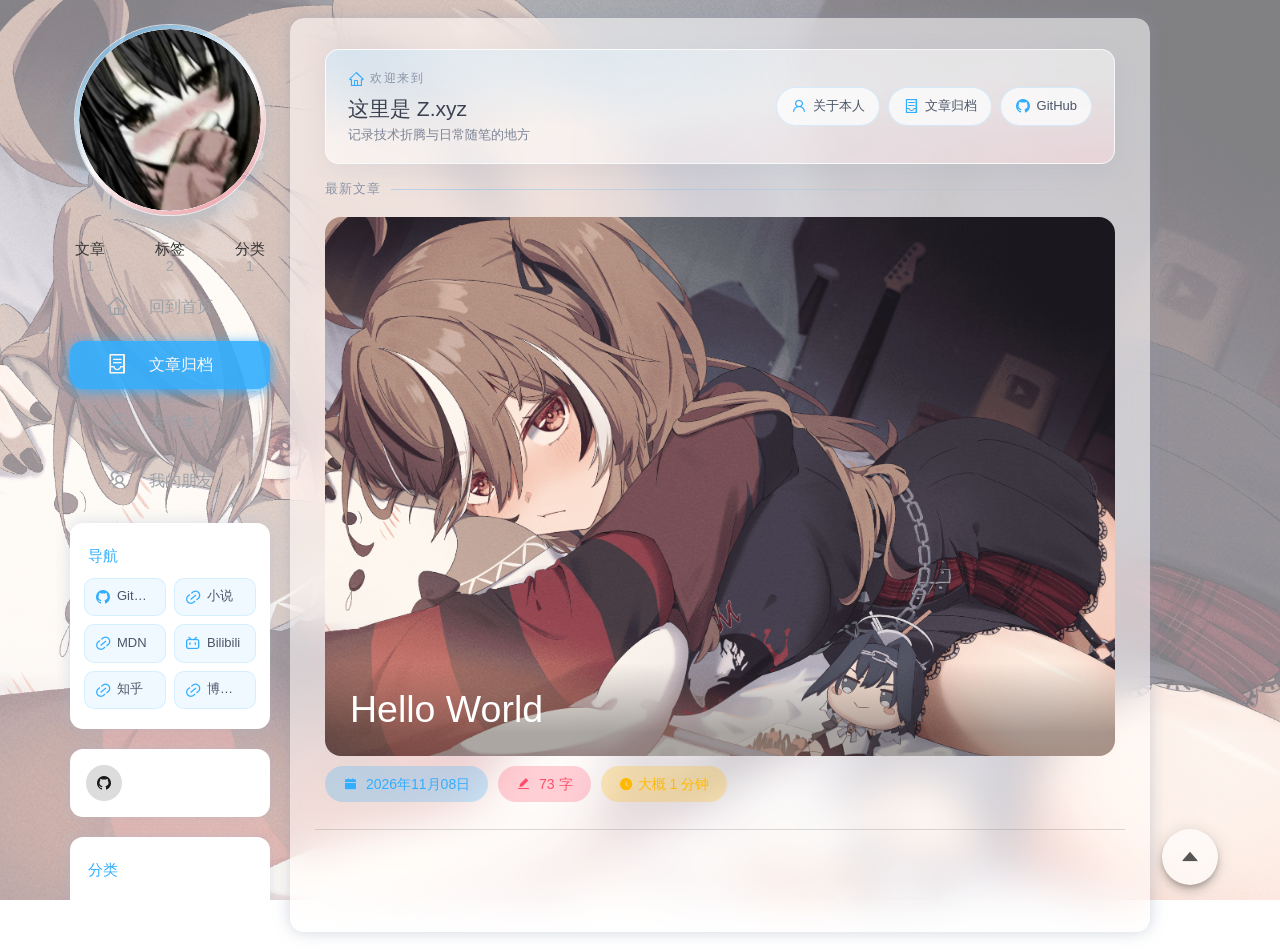
==== commit b24b1bb9: "Site updated: 2026-11-08 15:41:40" ====
--- a/archives/index.html
+++ b/archives/index.html
@@ -185,10 +185,10 @@
 				href="https://juejin.cn/"
 				target="_blank"
 				rel="noopener noreferrer"
-				title="掘金"
+				title="小说"
 			>
 				<i class="kirafont icon-link"></i>
-				<span>掘金</span>
+				<span>小说</span>
 			</a>
 			
 			<a
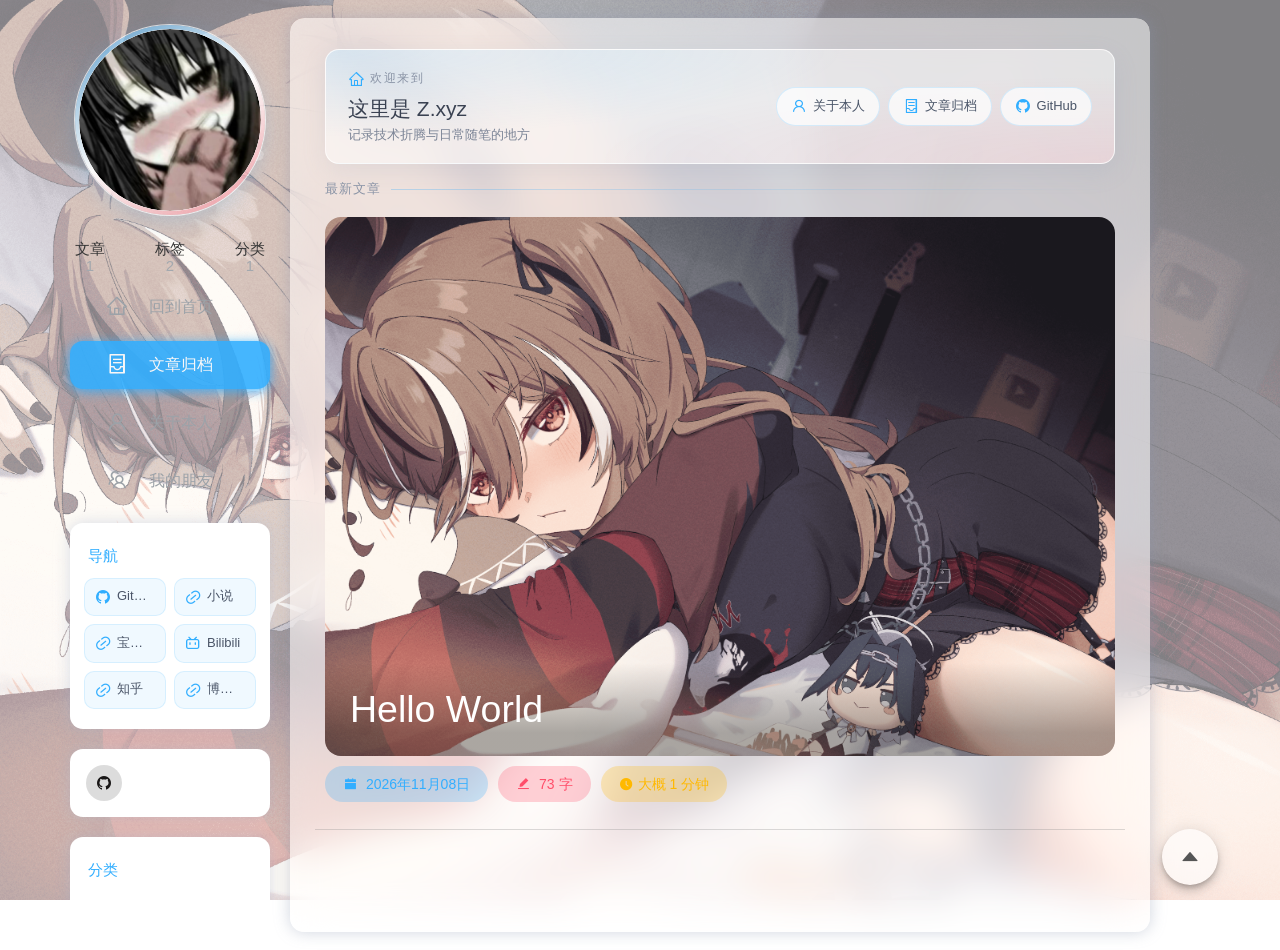
==== commit 5464ffec: "Site updated: 2026-11-08 15:48:27" ====
--- a/archives/index.html
+++ b/archives/index.html
@@ -182,7 +182,7 @@
 			
 			<a
 				class="kira-nav-link mdui-ripple"
-				href="https://juejin.cn/"
+				href="https://zhenovo.github.io/NW/"
 				target="_blank"
 				rel="noopener noreferrer"
 				title="小说"
@@ -193,13 +193,13 @@
 			
 			<a
 				class="kira-nav-link mdui-ripple"
-				href="https://developer.mozilla.org/zh-CN/"
-				target="_blank"
-				rel="noopener noreferrer"
-				title="MDN"
+				href="https://zhenovo.github.io/pmNW/"
+				target="_blank"
+				rel="noopener noreferrer"
+				title="宝可梦"
 			>
 				<i class="kirafont icon-link"></i>
-				<span>MDN</span>
+				<span>宝可梦</span>
 			</a>
 			
 			<a
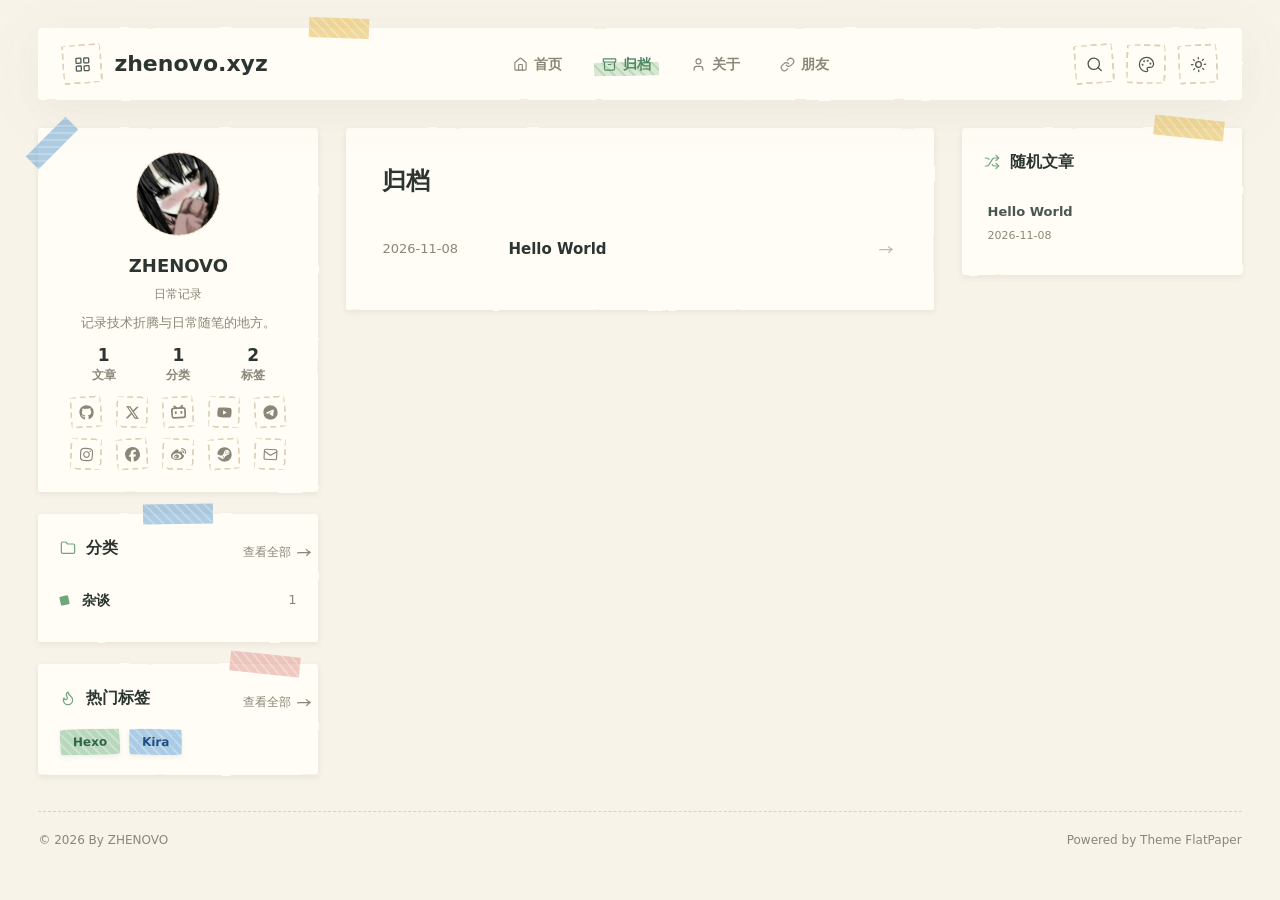
==== commit 6dff3904: "Site updated: 2026-11-13 17:31:56" ====
--- a/archives/index.html
+++ b/archives/index.html
@@ -1,436 +1,545 @@
-<!DOCTYPE html>
-<html 
-	lang="zh-CN">
-	<head>
-		<meta charset="UTF-8" />
-		<meta http-equiv="X-UA-Compatible" content="IE=edge" />
-		<meta name="viewport" content="width=device-width, initial-scale=1.0" />
-		
-<link rel="stylesheet" href="/css/layout.css">
-
-		
-		<title> 文章归档 -  Z.xyz</title>
-		<!-- <link rel="stylesheet" href="https://unpkg.com/mdui@1.0.2/dist/css/mdui.min.css" /> -->
-		<!-- <script src="https://unpkg.com/mdui@1.0.2/dist/js/mdui.min.js"></script> -->
-		
-<link rel="stylesheet" href="/lib/mdui/mdui.min.css">
-
-		
-<script src="/lib/mdui/mdui.min.js"></script>
-
-		<!-- lazyload -->
-		
-<script src="/lib/lazysizes.js"></script>
-
-		<!-- smooth-scrolling -->
-		
-<script src="/lib/smooth-scrolling.js"></script>
-
-		<!-- highlight -->
-		
-<link rel="stylesheet" href="/lib/highlight/atom-one-dark.min.css">
-
-		
-<script src="/lib/highlight/highlight.min.js"></script>
-
-		<!-- 预置 kiraicon -->
-		
-<link rel="stylesheet" href="/lib/iconfont/iconfont.css">
-
-		
-		<link
-			rel="shortcut icon"
-			href="/img/favicon.ico"
-			type="image/x-icon"
-		/>
-		
-<link rel="stylesheet" href="/deps/css/APlayer.min.css">
-
-		
-			
-				
-<link rel="stylesheet" href="/css/custom.css">
-
-			
-		
-		
-<script src="/deps/js/APlayer.min.js"></script>
-<script src="/deps/js/Meting.min.js"></script>
-
-	<meta name="generator" content="Hexo 8.1.2"></head>
-
-	<body>
-		<div
-			class="kira-background"
-			style="background-image: url('/img/bg.png')"
-		></div>
-		<div class="kira-header">
-    <a
-        class="kira-drawer-button mdui-ripple"
-        title="导航栏"
-        onclick="document.querySelector('.kira-sidebar-modal').classList.add('show');document.querySelector('.kira-sidebar#sidebar').classList.add('show');"
-    >
-        <i class="kirafont icon-menu"></i>
-    </a>
-    <a href="/" title="Z.xyz">
-        <img
-			src="/img/avatar.jpg"
-			alt="ZHENOVO"
-		/>
-    </a>
+<!doctype html>
+
+<html lang="zh-CN">
+<head>
+  <meta charset="utf-8">
+<meta name="viewport" content="width=device-width, initial-scale=1">
+<meta name="theme-color" content="#f7f3e9" data-flatpaper-theme-color>
+
+<title>归档 | zhenovo.xyz</title>
+<meta name="description" content="归档收录 1 篇文章，包括Hello World。">
+<meta property="og:type" content="website">
+<meta property="og:title" content="归档 | zhenovo.xyz">
+<meta property="og:url" content="https://www.zhenovo.xyz/archives/">
+<meta property="og:site_name" content="zhenovo.xyz">
+<meta property="og:description" content="归档收录 1 篇文章，包括Hello World。">
+<meta property="og:locale" content="zh_CN">
+<meta property="article:author" content="ZHENOVO">
+<meta name="twitter:card" content="summary">
+<link rel="canonical" href="https://www.zhenovo.xyz/archives/">
+
+<link rel="icon" href="/img/favicon.ico" type="image/x-icon">
+
+<script type="application/ld+json">{"@context":"https://schema.org","@type":"CollectionPage","headline":"归档 | zhenovo.xyz","name":"归档 | zhenovo.xyz","description":"归档收录 1 篇文章，包括Hello World。","url":"https://www.zhenovo.xyz/archives/","inLanguage":"zh-CN","isPartOf":{"@type":"WebSite","name":"zhenovo.xyz","url":"https://www.zhenovo.xyz/"},"about":"归档"}</script>
+
+<script>
+  (function () {
+    var accents = { orange: 1, purple: 1, sakura: 1, blue: 1, pink: 1, green: 1, black: 1 };
+    var match = document.cookie.match(/(?:^|;\s*)flatpaper-accent=([^;]+)/);
+    var accent = 'green';
+    if (match) {
+      try { accent = decodeURIComponent(match[1]); } catch (e) {}
+    }
+    if (!accents[accent]) accent = 'green';
+    document.documentElement.setAttribute('data-accent', accent);
+    try {
+      if (localStorage.getItem('flatpaper-mode') === 'dark') {
+        document.documentElement.classList.add('dark-mode');
+      }
+    } catch (e) {}
+    // Reveal-on-scroll opts in from here so it is applied before first paint
+    // (no flash) and never applies without JS. If main.js never runs the
+    // observer, the timeout drops the class again so nothing stays hidden.
+    if ('IntersectionObserver' in window) {
+      document.documentElement.classList.add('reveal-ready');
+      setTimeout(function () {
+        if (!window.flatpaperRevealReady) {
+          document.documentElement.classList.remove('reveal-ready');
+        }
+      }, 2000);
+    }
+  })();
+</script>
+
+<link rel="stylesheet" href="/css/style.css">
+
+
+
+
+
+
+  
+
+  
+
+  
+
+  
+
+  
+
+  
+  <link rel="stylesheet" href="/css/flatpaper-custom.css">
+  
+<meta name="generator" content="Hexo 8.1.2"></head>
+
+<body
+  class="is-list tag-style-tape bg-style-default"
+  data-default-accent="green"
+  data-code-theme="simple"
+  data-note-style="sticky"
+  data-note-icons="on"
+  data-button-style="tape"
+  data-strong-accent="on"
+>
+  <svg width="0" height="0" style="position:absolute;z-index:-1;" aria-hidden="true">
+    <defs>
+      <filter id="paper-edge" x="-5%" y="-5%" width="110%" height="110%">
+        <feTurbulence type="fractalNoise" baseFrequency="0.04" result="noise" />
+        <feDisplacementMap in="SourceGraphic" in2="noise" scale="3" xChannelSelector="R" yChannelSelector="G" />
+      </filter>
+    </defs>
+  </svg>
+  
+  <header class="site-header">
+  
+  <button class="icon-button js-sidebar-toggle sidebar-toggle" type="button" aria-label="打开侧边栏" aria-controls="paper-sidebar-drawer" aria-expanded="false">
+    
+<svg xmlns="http://www.w3.org/2000/svg" width="1em" height="1em" viewBox="0 0 24 24" fill="none" stroke="currentColor" stroke-width="1.8" stroke-linecap="round" stroke-linejoin="round" class="lucide lucide-menu flatpaper-icon flatpaper-icon--lucide" aria-hidden="true"><use href="/icons.svg#flatpaper-icon-lucide-menu"></use></svg>
+
+  </button>
+
+  <div class="brand">
+    <div class="brand-mark-wrapper">
+      
+        <a class="brand-mark" href="/" aria-label="FlatPaper 首页">
+          
+<svg xmlns="http://www.w3.org/2000/svg" width="1em" height="1em" viewBox="0 0 24 24" fill="none" stroke="currentColor" stroke-width="1.8" stroke-linecap="round" stroke-linejoin="round" class="lucide lucide-layout-grid flatpaper-icon flatpaper-icon--lucide" aria-hidden="true"><use href="/icons.svg#flatpaper-icon-lucide-layout-grid"></use></svg>
+
+        </a>
+      
+    </div>
+    <a class="brand-text" href="/">zhenovo.xyz</a>
+  </div>
+
+  <nav class="site-nav" aria-label="主导航">
+    
+      
+        <a class="site-nav-link " href="/">
+          
+<svg xmlns="http://www.w3.org/2000/svg" width="1em" height="1em" viewBox="0 0 24 24" fill="none" stroke="currentColor" stroke-width="1.8" stroke-linecap="round" stroke-linejoin="round" class="lucide lucide-house flatpaper-icon flatpaper-icon--lucide" aria-hidden="true"><use href="/icons.svg#flatpaper-icon-lucide-house"></use></svg>
+
+          <span>首页</span>
+        </a>
+      
+    
+      
+        <a class="site-nav-link active" href="/archives/">
+          
+<svg xmlns="http://www.w3.org/2000/svg" width="1em" height="1em" viewBox="0 0 24 24" fill="none" stroke="currentColor" stroke-width="1.8" stroke-linecap="round" stroke-linejoin="round" class="lucide lucide-archive flatpaper-icon flatpaper-icon--lucide" aria-hidden="true"><use href="/icons.svg#flatpaper-icon-lucide-archive"></use></svg>
+
+          <span>归档</span>
+        </a>
+      
+    
+      
+        <a class="site-nav-link " href="/about.html">
+          
+<svg xmlns="http://www.w3.org/2000/svg" width="1em" height="1em" viewBox="0 0 24 24" fill="none" stroke="currentColor" stroke-width="1.8" stroke-linecap="round" stroke-linejoin="round" class="lucide lucide-user flatpaper-icon flatpaper-icon--lucide" aria-hidden="true"><use href="/icons.svg#flatpaper-icon-lucide-user"></use></svg>
+
+          <span>关于</span>
+        </a>
+      
+    
+      
+        <a class="site-nav-link " href="/friends.html">
+          
+<svg xmlns="http://www.w3.org/2000/svg" width="1em" height="1em" viewBox="0 0 24 24" fill="none" stroke="currentColor" stroke-width="1.8" stroke-linecap="round" stroke-linejoin="round" class="lucide lucide-link flatpaper-icon flatpaper-icon--lucide" aria-hidden="true"><use href="/icons.svg#flatpaper-icon-lucide-link"></use></svg>
+
+          <span>朋友</span>
+        </a>
+      
+    
+  </nav>
+
+  <div class="header-tools">
+    <button class="icon-button js-search-open" type="button" aria-label="搜索文章">
+      
+<svg xmlns="http://www.w3.org/2000/svg" width="1em" height="1em" viewBox="0 0 24 24" fill="none" stroke="currentColor" stroke-width="1.8" stroke-linecap="round" stroke-linejoin="round" class="lucide lucide-search flatpaper-icon flatpaper-icon--lucide" aria-hidden="true"><use href="/icons.svg#flatpaper-icon-lucide-search"></use></svg>
+
+    </button>
+    <div class="accent-picker">
+      <button class="icon-button accent-toggle" type="button" aria-label="选择主题色" title="选择主题色" aria-haspopup="true" aria-expanded="false" aria-controls="accent-menu">
+        
+<svg xmlns="http://www.w3.org/2000/svg" width="1em" height="1em" viewBox="0 0 24 24" fill="none" stroke="currentColor" stroke-width="1.8" stroke-linecap="round" stroke-linejoin="round" class="lucide lucide-palette flatpaper-icon flatpaper-icon--lucide" aria-hidden="true"><use href="/icons.svg#flatpaper-icon-lucide-palette"></use></svg>
+
+      </button>
+      <div class="accent-menu" id="accent-menu" role="menu" aria-label="主题色">
+        <button type="button" class="accent-option" role="menuitemradio" aria-label="橙色" aria-checked="false" data-accent-option="orange">
+          <span class="accent-swatch accent-swatch--orange" aria-hidden="true"></span>
+        </button>
+        <button type="button" class="accent-option" role="menuitemradio" aria-label="紫色" aria-checked="false" data-accent-option="purple">
+          <span class="accent-swatch accent-swatch--purple" aria-hidden="true"></span>
+        </button>
+        <button type="button" class="accent-option" role="menuitemradio" aria-label="樱花粉" aria-checked="false" data-accent-option="sakura">
+          <span class="accent-swatch accent-swatch--sakura" aria-hidden="true"></span>
+        </button>
+        <button type="button" class="accent-option" role="menuitemradio" aria-label="蓝色" aria-checked="false" data-accent-option="blue">
+          <span class="accent-swatch accent-swatch--blue" aria-hidden="true"></span>
+        </button>
+        <button type="button" class="accent-option" role="menuitemradio" aria-label="粉色" aria-checked="false" data-accent-option="pink">
+          <span class="accent-swatch accent-swatch--pink" aria-hidden="true"></span>
+        </button>
+        <button type="button" class="accent-option" role="menuitemradio" aria-label="绿色" aria-checked="false" data-accent-option="green">
+          <span class="accent-swatch accent-swatch--green" aria-hidden="true"></span>
+        </button>
+        <button type="button" class="accent-option" role="menuitemradio" aria-label="黑色" aria-checked="false" data-accent-option="black">
+          <span class="accent-swatch accent-swatch--black" aria-hidden="true"></span>
+        </button>
+      </div>
+    </div>
+    <button class="theme-toggle" type="button" aria-label="切换颜色模式">
+      <span class="theme-icon theme-icon--sun">
+<svg xmlns="http://www.w3.org/2000/svg" width="1em" height="1em" viewBox="0 0 24 24" fill="none" stroke="currentColor" stroke-width="1.8" stroke-linecap="round" stroke-linejoin="round" class="lucide lucide-sun flatpaper-icon flatpaper-icon--lucide" aria-hidden="true"><use href="/icons.svg#flatpaper-icon-lucide-sun"></use></svg>
+</span>
+      <span class="theme-icon theme-icon--moon">
+<svg xmlns="http://www.w3.org/2000/svg" width="1em" height="1em" viewBox="0 0 24 24" fill="none" stroke="currentColor" stroke-width="1.8" stroke-linecap="round" stroke-linejoin="round" class="lucide lucide-moon flatpaper-icon flatpaper-icon--lucide" aria-hidden="true"><use href="/icons.svg#flatpaper-icon-lucide-moon"></use></svg>
+</span>
+    </button>
+  </div>
+</header>
+
+
+  
+  <main class="paper-shell ">
+    
+
+<aside id="paper-sidebar-drawer" class="paper-sidebar paper-sidebar--right" aria-label="侧边栏">
+  <div class="drawer-toolbar" aria-label="侧边栏工具">
+    <div class="drawer-accent-options" role="group" aria-label="主题色">
+      <button type="button" class="accent-option" aria-label="橙色" aria-pressed="false" data-accent-option="orange">
+        <span class="accent-swatch accent-swatch--orange" aria-hidden="true"></span>
+      </button>
+      <button type="button" class="accent-option" aria-label="紫色" aria-pressed="false" data-accent-option="purple">
+        <span class="accent-swatch accent-swatch--purple" aria-hidden="true"></span>
+      </button>
+      <button type="button" class="accent-option" aria-label="樱花粉" aria-pressed="false" data-accent-option="sakura">
+        <span class="accent-swatch accent-swatch--sakura" aria-hidden="true"></span>
+      </button>
+      <button type="button" class="accent-option" aria-label="蓝色" aria-pressed="false" data-accent-option="blue">
+        <span class="accent-swatch accent-swatch--blue" aria-hidden="true"></span>
+      </button>
+      <button type="button" class="accent-option" aria-label="粉色" aria-pressed="false" data-accent-option="pink">
+        <span class="accent-swatch accent-swatch--pink" aria-hidden="true"></span>
+      </button>
+      <button type="button" class="accent-option" aria-label="绿色" aria-pressed="false" data-accent-option="green">
+        <span class="accent-swatch accent-swatch--green" aria-hidden="true"></span>
+      </button>
+      <button type="button" class="accent-option" aria-label="黑色" aria-pressed="false" data-accent-option="black">
+        <span class="accent-swatch accent-swatch--black" aria-hidden="true"></span>
+      </button>
+    </div>
+    <button class="icon-button drawer-close js-sidebar-close" type="button" aria-label="关闭侧边栏">
+      
+<svg xmlns="http://www.w3.org/2000/svg" width="1em" height="1em" viewBox="0 0 24 24" fill="none" stroke="currentColor" stroke-width="1.8" stroke-linecap="round" stroke-linejoin="round" class="lucide lucide-x flatpaper-icon flatpaper-icon--lucide" aria-hidden="true"><use href="/icons.svg#flatpaper-icon-lucide-x"></use></svg>
+
+    </button>
+  </div>
+
+  <section class="side-card nav-card">
+    <nav class="site-nav-drawer" aria-label="移动端导航">
+      
+        
+          <a class="" href="/">
+            
+<svg xmlns="http://www.w3.org/2000/svg" width="1em" height="1em" viewBox="0 0 24 24" fill="none" stroke="currentColor" stroke-width="1.8" stroke-linecap="round" stroke-linejoin="round" class="lucide lucide-house flatpaper-icon flatpaper-icon--lucide" aria-hidden="true"><use href="/icons.svg#flatpaper-icon-lucide-house"></use></svg>
+
+            <span>首页</span>
+          </a>
+        
+      
+        
+          <a class="active" href="/archives/">
+            
+<svg xmlns="http://www.w3.org/2000/svg" width="1em" height="1em" viewBox="0 0 24 24" fill="none" stroke="currentColor" stroke-width="1.8" stroke-linecap="round" stroke-linejoin="round" class="lucide lucide-archive flatpaper-icon flatpaper-icon--lucide" aria-hidden="true"><use href="/icons.svg#flatpaper-icon-lucide-archive"></use></svg>
+
+            <span>归档</span>
+          </a>
+        
+      
+        
+          <a class="" href="/about.html">
+            
+<svg xmlns="http://www.w3.org/2000/svg" width="1em" height="1em" viewBox="0 0 24 24" fill="none" stroke="currentColor" stroke-width="1.8" stroke-linecap="round" stroke-linejoin="round" class="lucide lucide-user flatpaper-icon flatpaper-icon--lucide" aria-hidden="true"><use href="/icons.svg#flatpaper-icon-lucide-user"></use></svg>
+
+            <span>关于</span>
+          </a>
+        
+      
+        
+          <a class="" href="/friends.html">
+            
+<svg xmlns="http://www.w3.org/2000/svg" width="1em" height="1em" viewBox="0 0 24 24" fill="none" stroke="currentColor" stroke-width="1.8" stroke-linecap="round" stroke-linejoin="round" class="lucide lucide-link flatpaper-icon flatpaper-icon--lucide" aria-hidden="true"><use href="/icons.svg#flatpaper-icon-lucide-link"></use></svg>
+
+            <span>朋友</span>
+          </a>
+        
+      
+    </nav>
+  </section>
+
+  <section class="side-card profile-card reveal">
+    
+      <div class="avatar avatar--image avatar--circle">
+        <img src="/img/avatar.jpg" alt="ZHENOVO" loading="lazy" referrerpolicy="no-referrer">
+      </div>
+    
+    <h3>ZHENOVO</h3>
+    <p class="profile-role">日常记录</p>
+    <p>记录技术折腾与日常随笔的地方。</p>
+    
+      <div class="site-info" aria-label="站点信息">
+        
+          
+            <a class="site-info__item" href="/archives/">
+              <strong>1</strong>
+              <span>文章</span>
+            </a>
+          
+        
+          
+            <a class="site-info__item" href="/categories/">
+              <strong>1</strong>
+              <span>分类</span>
+            </a>
+          
+        
+          
+            <a class="site-info__item" href="/tags/">
+              <strong>2</strong>
+              <span>标签</span>
+            </a>
+          
+        
+      </div>
+    
+    <div class="socials">
+      
+        <a href="https://github.com/ZHENOVO" target="_blank" rel="noopener" aria-label="GitHub" data-tooltip="GitHub">
+          
+            
+<svg xmlns="http://www.w3.org/2000/svg" width="1em" height="1em" viewBox="0 0 496 512" fill="currentColor" class="lucide lucide-github flatpaper-icon flatpaper-icon--fa-brands" aria-hidden="true"><use href="/icons.svg#flatpaper-icon-fa-brands-github"></use></svg>
+
+          
+        </a>
+      
+        <a href="https://x.com/" target="_blank" rel="noopener" aria-label="X" data-tooltip="X">
+          
+            
+<svg xmlns="http://www.w3.org/2000/svg" width="1em" height="1em" viewBox="0 0 512 512" fill="currentColor" class="lucide lucide-x-twitter flatpaper-icon flatpaper-icon--fa-brands" aria-hidden="true"><use href="/icons.svg#flatpaper-icon-fa-brands-x-twitter"></use></svg>
+
+          
+        </a>
+      
+        <a href="https://space.bilibili.com/" target="_blank" rel="noopener" aria-label="Bilibili" data-tooltip="Bilibili">
+          
+            
+<svg xmlns="http://www.w3.org/2000/svg" width="1em" height="1em" viewBox="0 0 512 512" fill="currentColor" class="lucide lucide-bilibili flatpaper-icon flatpaper-icon--fa-brands" aria-hidden="true"><use href="/icons.svg#flatpaper-icon-fa-brands-bilibili"></use></svg>
+
+          
+        </a>
+      
+        <a href="https://www.youtube.com/" target="_blank" rel="noopener" aria-label="YouTube" data-tooltip="YouTube">
+          
+            
+<svg xmlns="http://www.w3.org/2000/svg" width="1em" height="1em" viewBox="0 0 576 512" fill="currentColor" class="lucide lucide-youtube flatpaper-icon flatpaper-icon--fa-brands" aria-hidden="true"><use href="/icons.svg#flatpaper-icon-fa-brands-youtube"></use></svg>
+
+          
+        </a>
+      
+        <a href="https://t.me/" target="_blank" rel="noopener" aria-label="Telegram" data-tooltip="Telegram">
+          
+            
+<svg xmlns="http://www.w3.org/2000/svg" width="1em" height="1em" viewBox="0 0 496 512" fill="currentColor" class="lucide lucide-telegram flatpaper-icon flatpaper-icon--fa-brands" aria-hidden="true"><use href="/icons.svg#flatpaper-icon-fa-brands-telegram"></use></svg>
+
+          
+        </a>
+      
+        <a href="https://www.instagram.com/" target="_blank" rel="noopener" aria-label="Instagram" data-tooltip="Instagram">
+          
+            
+<svg xmlns="http://www.w3.org/2000/svg" width="1em" height="1em" viewBox="0 0 448 512" fill="currentColor" class="lucide lucide-instagram flatpaper-icon flatpaper-icon--fa-brands" aria-hidden="true"><use href="/icons.svg#flatpaper-icon-fa-brands-instagram"></use></svg>
+
+          
+        </a>
+      
+        <a href="https://www.facebook.com/" target="_blank" rel="noopener" aria-label="Facebook" data-tooltip="Facebook">
+          
+            
+<svg xmlns="http://www.w3.org/2000/svg" width="1em" height="1em" viewBox="0 0 512 512" fill="currentColor" class="lucide lucide-facebook flatpaper-icon flatpaper-icon--fa-brands" aria-hidden="true"><use href="/icons.svg#flatpaper-icon-fa-brands-facebook"></use></svg>
+
+          
+        </a>
+      
+        <a href="https://weibo.com/" target="_blank" rel="noopener" aria-label="Weibo" data-tooltip="Weibo">
+          
+            
+<svg xmlns="http://www.w3.org/2000/svg" width="1em" height="1em" viewBox="0 0 512 512" fill="currentColor" class="lucide lucide-weibo flatpaper-icon flatpaper-icon--fa-brands" aria-hidden="true"><use href="/icons.svg#flatpaper-icon-fa-brands-weibo"></use></svg>
+
+          
+        </a>
+      
+        <a href="https://steamcommunity.com/" target="_blank" rel="noopener" aria-label="Steam" data-tooltip="Steam">
+          
+            
+<svg xmlns="http://www.w3.org/2000/svg" width="1em" height="1em" viewBox="0 0 496 512" fill="currentColor" class="lucide lucide-steam flatpaper-icon flatpaper-icon--fa-brands" aria-hidden="true"><use href="/icons.svg#flatpaper-icon-fa-brands-steam"></use></svg>
+
+          
+        </a>
+      
+        <a href="mailto:you@example.com" target="_blank" rel="noopener" aria-label="Email" data-tooltip="Email">
+          
+            
+<svg xmlns="http://www.w3.org/2000/svg" width="1em" height="1em" viewBox="0 0 24 24" fill="none" stroke="currentColor" stroke-width="1.8" stroke-linecap="round" stroke-linejoin="round" class="lucide lucide-mail flatpaper-icon flatpaper-icon--lucide" aria-hidden="true"><use href="/icons.svg#flatpaper-icon-lucide-mail"></use></svg>
+
+          
+        </a>
+      
+      
+    </div>
+  </section>
+
+  
+
+  
+    <section class="side-card categories-card reveal">
+      <header class="side-card__head">
+        <h2>
+<svg xmlns="http://www.w3.org/2000/svg" width="1em" height="1em" viewBox="0 0 24 24" fill="none" stroke="currentColor" stroke-width="1.8" stroke-linecap="round" stroke-linejoin="round" class="lucide lucide-folder flatpaper-icon flatpaper-icon--lucide" aria-hidden="true"><use href="/icons.svg#flatpaper-icon-lucide-folder"></use></svg>
+分类</h2>
+        <a class="side-card__more" href="/categories/">
+          <span class="marker-swipe">查看全部</span>
+        </a>
+      </header>
+      
+        <a href="/categories/%E6%9D%82%E8%B0%88/">
+          <span class="dot dot-0"></span>
+          <strong><span class="marker-swipe">杂谈</span></strong>
+          <em>1</em>
+        </a>
+      
+    </section>
+
+    <section class="side-card tag-card reveal">
+      <header class="side-card__head tag-card__head">
+        <h2>
+<svg xmlns="http://www.w3.org/2000/svg" width="1em" height="1em" viewBox="0 0 24 24" fill="none" stroke="currentColor" stroke-width="1.8" stroke-linecap="round" stroke-linejoin="round" class="lucide lucide-flame flatpaper-icon flatpaper-icon--lucide" aria-hidden="true"><use href="/icons.svg#flatpaper-icon-lucide-flame"></use></svg>
+热门标签</h2>
+        <a class="side-card__more tag-card__more" href="/tags/">
+          <span class="marker-swipe">查看全部</span>
+        </a>
+      </header>
+      <div class="tag-cloud">
+        
+        
+          <a class="tag-chip tag-chip-0" href="/tags/Hexo/">Hexo</a>
+        
+          <a class="tag-chip tag-chip-1" href="/tags/Kira/">Kira</a>
+        
+      </div>
+    </section>
+  
+
+  
+
+</aside>
+
+    <section class="paper-main">
+      
+<section class="archive-paper">
+  
+    <h1>归档</h1>
+  
+  <div class="archive-list">
+    
+      <a class="archive-item" href="/2026/11/08/hello-world/">
+        <span>2026-11-08</span>
+        <strong><span class="marker-swipe">Hello World</span></strong>
+        <em></em>
+      </a>
+    
+  </div>
+</section>
+
+
+
+
+      
+
+
+    </section>
+    
+      <aside class="paper-sidebar paper-sidebar--left">
+  
+  
+
+  <section class="side-card recent-card" data-random-posts-limit="5" data-random-posts-url="/flatpaper-random-posts.json" data-random-posts-current="/archives/index.html">
+    <h2>
+<svg xmlns="http://www.w3.org/2000/svg" width="1em" height="1em" viewBox="0 0 24 24" fill="none" stroke="currentColor" stroke-width="1.8" stroke-linecap="round" stroke-linejoin="round" class="lucide lucide-shuffle flatpaper-icon flatpaper-icon--lucide" aria-hidden="true"><use href="/icons.svg#flatpaper-icon-lucide-shuffle"></use></svg>
+随机文章</h2>
+    <ul class="recent-list js-random-posts">
+      
+        <li>
+          <a class="recent-item" href="/2026/11/08/hello-world/">
+            <strong><span class="marker-swipe">Hello World</span></strong>
+            <em>2026-11-08</em>
+          </a>
+        </li>
+      
+    </ul>
+  </section>
+
+
+</aside>
+
+    
+  </main>
+
+  <div class="sidebar-backdrop js-sidebar-close" aria-hidden="true"></div>
+
+  
+<footer class="site-footer">
+  <span class="site-footer__left">© 2026 By ZHENOVO</span>
+  
+    <span class="site-footer__right">
+      
+        <span class="site-footer__row"><span class="site-footer__powered"><span class="site-footer__powered-prefix">Powered by Theme</span> <a href="https://github.com/Homulilly/hexo-theme-flatpaper" target="_blank" rel="noopener">FlatPaper</a></span></span>
+      
+    </span>
+  
+</footer>
+
+  
+<div class="search-panel" aria-hidden="true" data-index-url="/flatpaper-search.json">
+  <div class="search-backdrop js-search-close"></div>
+  <section class="search-dialog" role="dialog" aria-modal="true" aria-label="搜索文章">
+    <span class="tape tape--top-left" aria-hidden="true"></span>
+    <header class="search-head">
+      <h2><span class="green-dot"></span>搜索文章</h2>
+      <button class="icon-button js-search-close" type="button" aria-label="关闭搜索">
+        
+<svg xmlns="http://www.w3.org/2000/svg" width="1em" height="1em" viewBox="0 0 24 24" fill="none" stroke="currentColor" stroke-width="1.8" stroke-linecap="round" stroke-linejoin="round" class="lucide lucide-x flatpaper-icon flatpaper-icon--lucide" aria-hidden="true"><use href="/icons.svg#flatpaper-icon-lucide-x"></use></svg>
+
+      </button>
+    </header>
+    <label class="search-field">
+      
+<svg xmlns="http://www.w3.org/2000/svg" width="1em" height="1em" viewBox="0 0 24 24" fill="none" stroke="currentColor" stroke-width="1.8" stroke-linecap="round" stroke-linejoin="round" class="lucide lucide-search flatpaper-icon flatpaper-icon--lucide" aria-hidden="true"><use href="/icons.svg#flatpaper-icon-lucide-search"></use></svg>
+
+      <input id="flatpaper-search" class="search-input" type="search" placeholder="输入关键词，按 Esc 关闭" autocomplete="off">
+    </label>
+    <div class="search-results" data-empty="输入关键词后显示匹配的文章">
+      <p class="search-empty">输入关键词后显示匹配的文章</p>
+    </div>
+  </section>
 </div>
-		<div class="kira-body">
-			<div class="kira-sidebar" id="sidebar">
-	<div class="kira-avatar mdui-ripple">
-		<a href="/img/avatar.jpg" title="ZHENOVO">
-			<img
-				src="/img/avatar.jpg"
-				alt="ZHENOVO"
-			/>
-		</a>
-	</div>
-	<div class="kira-count">
-		<div><span>文章</span>1</div>
-		<div><span>标签</span>2</div>
-		<div><span>分类</span>1</div>
-	</div>
-	<div class="kira-list">
-		
-		<a
-			class="kira-list-item mdui-ripple false"
-			href="/"
-			title="回到首页"
-		>
-			<i
-				class="kirafont
-					
-						icon-home
-					"
-			></i>
-			<div class="kira-list-item-content">
-				回到首页
-			</div>
-		</a>
-		
-		<a
-			class="kira-list-item mdui-ripple true"
-			href="/archives/"
-			title="文章归档"
-		>
-			<i
-				class="kirafont
-					
-						icon-container
-					"
-			></i>
-			<div class="kira-list-item-content">
-				文章归档
-			</div>
-		</a>
-		
-		<a
-			class="kira-list-item mdui-ripple false"
-			href="/about.html"
-			title="关于本人"
-		>
-			<i
-				class="kirafont
-					
-						icon-user
-					"
-			></i>
-			<div class="kira-list-item-content">
-				关于本人
-			</div>
-		</a>
-		
-		<a
-			class="kira-list-item mdui-ripple false"
-			href="/friends.html"
-			title="我的朋友"
-		>
-			<i
-				class="kirafont
-					
-						icon-team
-					"
-			></i>
-			<div class="kira-list-item-content">
-				我的朋友
-			</div>
-		</a>
-		
-	</div>
-	<aside id="kira-sidebar">
-		
-			
-<div class="kira-widget-wrap kira-nav-widget">
-	<h3 class="kira-widget-title">导航</h3>
-	<div class="kira-widget">
-		<div class="kira-nav-links">
-			
-			<a
-				class="kira-nav-link mdui-ripple"
-				href="https://github.com/ZHENOVO"
-				target="_blank"
-				rel="noopener noreferrer"
-				title="GitHub"
-			>
-				<i class="kirafont icon-github"></i>
-				<span>GitHub</span>
-			</a>
-			
-			<a
-				class="kira-nav-link mdui-ripple"
-				href="https://zhenovo.github.io/NW/"
-				target="_blank"
-				rel="noopener noreferrer"
-				title="小说"
-			>
-				<i class="kirafont icon-link"></i>
-				<span>小说</span>
-			</a>
-			
-			<a
-				class="kira-nav-link mdui-ripple"
-				href="https://zhenovo.github.io/pmNW/"
-				target="_blank"
-				rel="noopener noreferrer"
-				title="宝可梦"
-			>
-				<i class="kirafont icon-link"></i>
-				<span>宝可梦</span>
-			</a>
-			
-			<a
-				class="kira-nav-link mdui-ripple"
-				href="https://www.bilibili.com/"
-				target="_blank"
-				rel="noopener noreferrer"
-				title="Bilibili"
-			>
-				<i class="kirafont icon-bilibili"></i>
-				<span>Bilibili</span>
-			</a>
-			
-			<a
-				class="kira-nav-link mdui-ripple"
-				href="https://www.zhihu.com/"
-				target="_blank"
-				rel="noopener noreferrer"
-				title="知乎"
-			>
-				<i class="kirafont icon-link"></i>
-				<span>知乎</span>
-			</a>
-			
-			<a
-				class="kira-nav-link mdui-ripple"
-				href="https://www.cnblogs.com/"
-				target="_blank"
-				rel="noopener noreferrer"
-				title="博客园"
-			>
-				<i class="kirafont icon-link"></i>
-				<span>博客园</span>
-			</a>
-			
-		</div>
-	</div>
-</div>
-
-
-		
-			<div class="kira-widget-wrap">
-	<div class="kira-widget kira-social">
-		
-			<a
-				class="mdui-ripple"
-				href="https://github.com/ZHENOVO"
-				target="_blank"
-				mdui-tooltip="{content: 'GitHub'}"
-				style="color: rgb(25, 23, 23); background-color: rgba(25, 23, 23, .15);"
-			>
-				<i
-					class="kirafont
-					
-						icon-github
-					"
-				></i>
-			</a>
-		
-	</div>
-</div>
-
-		
-			
-  <div class="kira-widget-wrap">
-    <h3 class="kira-widget-title">分类</h3>
-    <div class="kira-widget">
-      <ul class="category-list">
-        
-        
-
-        
-          <li class="category-list-item">
-            <a class="category-list-link" href="/categories/杂谈/">
-              杂谈
-            </a>
-            <span class="category-list-count">1</span>
-          </li>
-        
-      </ul>
-    </div>
-  </div>
-
-		
-			
-	<div class="kira-widget-wrap">
-		<div id="randomtagcloud" class="kira-widget tagcloud kira-rainbow">
-			<a href="/tags/Hexo/" style="font-size: 10px;">Hexo</a> <a href="/tags/Kira/" style="font-size: 10px;">Kira</a>
-		</div>
-		
-	</div>
-
-
-		
-			
-	<div class="kira-widget-wrap">
-		<h3 class="kira-widget-title">
-			文章归档
-		</h3>
-		<div class="kira-widget">
-			<ul class="archive-list"><li class="archive-list-item"><a class="archive-list-link" href="/archives/2026/">2026</a><span class="archive-list-count">1</span></li></ul>
-		</div>
-	</div>
-
-
-		
-	</aside>
-	<div class="kira-copyright">
-		&copy; 2026
-		<a href="/">ZHENOVO</a>
-		Powered by <a href="http://hexo.io/" target="_blank">Hexo</a> &
-		<a href="https://github.com/ch1ny/kira-hexo/" target="_blank">Kira-Hexo</a>
-		<br />
-		
-		
-	</div>
-</div>
-<div
-	class="kira-sidebar-modal"
-	id="sidebar-modal"
-	onclick="(function(self) {
-		self.classList.remove('show');
-		document.querySelector('.kira-sidebar.show#sidebar').classList.remove('show');
-	})(this)"
-></div>
-			<div class="kira-content">
-				<div id="kira-top-header"></div>
-				<div class="kira-main-content">
-					
-<div class="kira-home-hero">
-	<div class="kira-home-hero-main">
-		<div class="kira-home-hero-eyebrow">
-			<i class="kirafont icon-home"></i>
-			<span>欢迎来到</span>
-		</div>
-		<h2 class="kira-home-hero-title">这里是 Z.xyz</h2>
-		
-		<p class="kira-home-hero-sub">记录技术折腾与日常随笔的地方</p>
-		
-	</div>
-	
-	<div class="kira-home-hero-actions">
-		
-		<a
-			class="kira-home-hero-btn mdui-ripple"
-			href="/about.html"
-			
-		>
-			<i class="kirafont icon-user"></i>
-			<span>关于本人</span>
-		</a>
-		
-		<a
-			class="kira-home-hero-btn mdui-ripple"
-			href="/archives/"
-			
-		>
-			<i class="kirafont icon-container"></i>
-			<span>文章归档</span>
-		</a>
-		
-		<a
-			class="kira-home-hero-btn mdui-ripple"
-			href="https://github.com/ZHENOVO"
-			
-			target="_blank"
-			rel="noopener noreferrer"
-			
-		>
-			<i class="kirafont icon-github"></i>
-			<span>GitHub</span>
-		</a>
-		
-	</div>
-	
-</div>
-
-<div class="kira-home-section-title">
-	<span>最新文章</span>
-</div>
-<div class="kira-posts">
-    
-        <div class="kira-post">
-            <a href="/2026/11/08/hello-world/">
-                
-                <div
-                    class="kira-post-cover mdui-ripple"
-                    style="padding-bottom: 56.25%"
-                >
-                    <img
-                        data-src="/img/bg.png"
-                        data-sizes="auto"
-                        alt="Hello World"
-                        class="lazyload"
-                    />
-                    <h1>Hello World</h1>
-                </div>
-                
-            </a>
-
-            <div class="kira-post-meta kira-rainbow">
-                <a>
-                    <i class="kirafont icon-calendar-fill"></i>
-                    2026年11月08日
-                </a>
-                <a>
-                    <i class="kirafont icon-edit-fill"></i>
-                    73 字
-                </a>
-                <a>
-                    <i class="kirafont icon-time-circle-fill"></i>大概
-                    1 分钟
-                </a>
-            </div>
-    
-            
-        </div>
-        <div class="kira-hr"></div>
-    
-</div>
-
-				</div>
-			</div>
-			<div class="kira-right-column">
-	<a onclick="document.querySelector('#kira-top-header').scrollIntoView({behavior: 'smooth'});" class="kira-backtotop" aria-label="回到顶部" title="回到顶部">
-		<button class="mdui-fab mdui-ripple">
-			<i class="kirafont icon-caret-up"></i>
-		</button>
-	</a>
-</div>
-
-		</div>
-	</body>
+
+  <script>
+  window.FLATPAPER_I18N = {"language":"zh-CN","common.posts":"文章","common.categories":"分类","common.tags":"标签","common.comments":"评论","common.share":"分享","common.page":"页面","common.archive":"归档","common.post_list":"文章列表","common.search_posts":"搜索文章","common.random_posts":"随机文章","common.reward":"赞赏","common.view_all":"查看全部","pagination.prev":"上一页","pagination.next":"下一页","pagination.post_pager":"文章分页","pagination.archive_pager":"归档分页","index.featured":"精选文章","index.pinned":"置顶","index.read_more":"阅读全文","index.previous_slide":"上一张","index.next_slide":"下一张","index.carousel_pagination":"轮播页码","index.carousel_slide":"第 %d 张","index.latest_posts":"最新文章","index.empty_posts":"还没有文章。创建第一篇文章后，这里会显示最新内容。","archive.title":"归档","archive.post_list":"文章列表","taxonomy.category_count":"%d 篇","taxonomy.empty_categories":"暂时还没有分类。","taxonomy.empty_tags":"暂时还没有标签。","links.label":"友链","links.title":"友情链接","links.empty_data":"暂未加载到友链数据。请确认 source/_data/links.yml 存在并已 hexo clean。","links.rss_label":"%s 的 RSS","friends_feed.label":"朋友圈","friends_feed.title":"友链朋友圈","friends_feed.loading":"正在加载友链动态…","friends_feed.missing_url":"暂未配置 all.json 地址。","friends_feed.load_failed":"友链动态加载失败，请稍后再试。","friends_feed.empty":"暂时没有抓取到友链文章。","friends_feed.load_more":"加载更多","friends_feed.updated_at":"更新于 %s","friends_feed.friend_count":"%d 位友邻","friends_feed.active_count":"%d 位活跃","friends_feed.article_count":"%d 篇文章","friends_feed.unknown_author":"未知站点","friends_feed.date_unknown":"时间未知","guestbook.label":"留言板","guestbook.title":"留言板","guestbook.loading":"正在铺开留言墙…","guestbook.missing_config":"留言墙需要评论系统：请在主题配置中设置 comments: twikoo（并填写 envId）或 comments: artalk（并填写 server）。","guestbook.load_failed":"留言加载失败，请稍后再试。","guestbook.empty":"墙上还空着，来贴第一张留言吧！","guestbook.load_more":"展开更多留言","guestbook.total_count":"共 %d 条留言","guestbook.latest_note":"墙上展示最新 %d 条","guestbook.jump_to_comment":"查看留言","guestbook.sort_time":"查看最新","guestbook.sort_random":"随机排序","guestbook.anonymous":"匿名访客","guestbook.write_hint":"在下方留言，刷新后就会贴到墙上","post.scroll_to_comments":"跳转到评论区","post.previous":"上一篇","post.next":"下一篇","post.no_previous":"没有更早的文章了","post.no_next":"已经是最新的一篇","post.back_to_top":"返回顶部","post.related_posts":"相关文章","post.view_more":"查看更多","not_found.label":"页面走丢了","not_found.title":"找不到这个页面","not_found.text":"这个地址可能已经移动、删除，或者从未存在。","not_found.home":"返回首页","not_found.search":"搜索文章","search.placeholder":"输入关键词，按 Esc 关闭","search.empty":"输入关键词后显示匹配的文章","search.loading":"正在加载搜索索引…","search.load_failed":"搜索索引加载失败，请重新打开搜索重试","search.no_result":"没有找到与 \"%s\" 相关的文章","search.close":"关闭搜索","code.copy":"复制代码","code.collapse":"折叠代码","code.expand":"展开代码","heading.anchor":"链接到此节: %s","head.tag":"标签：%s","head.category":"分类：%s","head.archive":"归档","head.archive_with_date":"归档：%s","head.page_number":"第 %d 页","navigation.primary":"主导航","navigation.mobile":"移动端导航","navigation.brand_home":"FlatPaper 首页","navigation.brand_menu":"打开站点导航","navigation.open_sidebar":"打开侧边栏","navigation.close_sidebar":"关闭侧边栏","navigation.sidebar":"侧边栏","navigation.sidebar_tools":"侧边栏工具","navigation.site_links":"站点链接","navigation.site_info":"站点信息","colors.choose_theme_color":"选择主题色","colors.theme_color":"主题色","colors.toggle_color_mode":"切换颜色模式","colors.green":"绿色","colors.purple":"紫色","colors.pink":"粉色","colors.sakura":"樱花粉","colors.blue":"蓝色","colors.orange":"橙色","colors.black":"黑色","profile.default_bio":"热爱生活，热爱代码，喜欢分享技术与生活中的点滴。","welcome.cta":"开始阅读","welcome.title":"欢迎来到 FlatPaper","welcome.text":"一个专注于内容与阅读体验的博客主题。","typed.from":"出自","reward_list.total":"共 %s 人","reward_list.updated":"最新更新时间：","stack_album.label":"堆叠相册","home_hero.label":"首页开屏","home_hero.enter":"开始阅读","home_hero.note":"今日","home_hero.default_subtitle":"日常记录","home_hero.nav_links":"开屏导航","home_hero.profile_links":"个人链接","home_hero.tools":"开屏工具","home_hero.shuffle_stickers":"打乱贴纸位置","home_hero.link":"链接","home_hero.sticker_image":"贴纸图片","home_hero.visit_confirm":"要访问 %s 吗？","home_hero.visit":"访问","home_hero.cancel":"取消","toc.title":"文章目录","toc.empty":"目录会根据文章标题自动生成。","toc.expand_all":"展开全部目录","toc.collapse_all":"收起全部目录","sidebar.hot_tags":"热门标签","sidebar.latest_posts":"最新文章"};
+  </script>
+  
+<script src="/js/main.js"></script>
+
+  
+</body>
 </html>
--- a/css/style.css
+++ b/css/style.css
@@ -0,0 +1,9050 @@
+:root {
+  --bg: #f7f3e9;
+  --paper: #fffdf6;
+  --paper-solid: #fff;
+  --paper-warm: #f8f2e2;
+  --ink: #2c3531;
+  --ink-soft: #4a5751;
+  --muted: #8a8678;
+  --muted-rgb: 138, 134, 120;
+  --line: #ece3d0;
+  --dash: #ddd0b5;
+  --color-accent: #6fa67c;
+  --color-accent-strong: #4f8862;
+  --color-accent-soft: #d8e8d2;
+  --color-accent-muted: #8ab98d;
+  --yellow: #f0bd4d;
+  --yellow-rgb: 240, 189, 77;
+  --orange: #ec9b5b;
+  --blue: #6fa9d9;
+  --blue-rgb: 111, 169, 217;
+  --violet: #9c8feb;
+  --violet-rgb: 156, 143, 235;
+  --green: #6fa67c;
+  --green-rgb: 111, 166, 124;
+  --red: #d4716c;
+  --red-rgb: 212, 113, 108;
+  --tape-yellow: rgba(238,201,110,0.72);
+  --tape-pink: rgba(232,168,158,0.62);
+  --tape-green: rgba(143,192,152,0.62);
+  --tape-blue: rgba(111,169,217,0.58);
+  --tape-brown: rgba(202,169,134,0.75);
+  --tape-stripes: repeating-linear-gradient(45deg, rgba(255,255,255,0.25) 0 2px, transparent 2px 7px);
+  --nav-tape-stripes: repeating-linear-gradient(45deg, color-mix(in srgb, var(--color-accent) 25%, transparent) 0 2px, transparent 2px 7px);
+  --paper-shadow-rgb: 82, 64, 38;
+  --radius-handdrawn: 255px 15px 225px 15px/15px 225px 15px 255px;
+  --radius-handdrawn-wide: 255px 18px 225px 18px/18px 225px 18px 255px;
+  --font-sans: "Noto Sans SC", "PingFang SC", "Microsoft YaHei", system-ui, -apple-system, BlinkMacSystemFont, "Segoe UI", sans-serif;
+  --font-mono: "JetBrains Mono", "Fira Code", ui-monospace, SFMono-Regular, Consolas, "Liberation Mono", "Cascadia Code", monospace;
+  --shadow: 0 18px 38px rgba(var(--paper-shadow-rgb), 0.13);
+  --small-shadow: 0 10px 22px rgba(var(--paper-shadow-rgb), 0.1);
+  --soft-shadow: 0 4px 14px rgba(var(--paper-shadow-rgb), 0.08);
+  --paper-shadow: 0 2px 6px rgba(var(--paper-shadow-rgb), 0.14);
+/* ---- Hand-drawn journal system ----
+     Shared recipes so every component draws from the same pen, paper and tape.
+     Elevation has three steps: --sheet-shadow (a sheet lying on the desk),
+     --soft-shadow / --small-shadow (picked up), --shadow (lifted on hover). */
+  --sheet-shadow: 0 2px 6px rgba(var(--paper-shadow-rgb), 0.09);
+  --radius-paper: 4px;
+/* box drawn freehand with a ruler-less pen: tab sets */
+  --radius-sketch: 10px 4px 12px 5px/5px 12px 4px 10px;
+/* text selection: translucent accent ink, deeper than the soft accent fills */
+  --selection-bg: color-mix(in srgb, var(--color-accent-strong) 34%, transparent);
+/* highlighter pen swipe behind titles */
+  --highlighter: rgba(var(--yellow-rgb), 0.42);
+/* link highlighter, in the active accent: --marker is the stroke drawn on
+     hover, --marker-rest the fainter one that prose and hero links carry
+     all the time */
+  --marker: color-mix(in srgb, var(--color-accent-strong) 32%, transparent);
+  --marker-rest: color-mix(in srgb, var(--color-accent-strong) 15%, transparent);
+/* solid label / stamp fill; text colour is --label-text */
+  --label-fill: var(--color-accent-strong);
+  --label-text: #fff;
+/* motion: paper settles, stickers spring */
+  --ease-paper: cubic-bezier(0.22, 0.61, 0.36, 1);
+  --ease-spring: cubic-bezier(0.34, 1.56, 0.64, 1);
+/* pen strokes, used as masks so they take any ink colour */
+  --mask-squiggle: url("data:image/svg+xml;utf8,<svg xmlns='http://www.w3.org/2000/svg' viewBox='0 0 48 7' fill='none' stroke='black' stroke-width='2' stroke-linecap='round'><path d='M1 4.5 C 10 2.5 16 5 24 3.6 C 32 2.2 40 5.2 47 3.4'/></svg>");
+  --mask-wave: url("data:image/svg+xml;utf8,<svg xmlns='http://www.w3.org/2000/svg' viewBox='0 0 40 10' fill='none' stroke='black' stroke-width='1.6' stroke-linecap='round'><path d='M0 5 C 5 0 7 0 10 5 C 13 10 17 10 20 5 C 23 0 27 0 30 5 C 33 10 37 10 40 5'/></svg>");
+  --mask-arrow: url("data:image/svg+xml;utf8,<svg xmlns='http://www.w3.org/2000/svg' viewBox='0 0 24 14' fill='none' stroke='black' stroke-width='1.8' stroke-linecap='round' stroke-linejoin='round'><path d='M2 7.6 C 7 6.2 12 8.2 21 6.8'/><path d='M15.6 2.4 C 17.6 4.4 19.6 5.8 21.6 6.8 C 19.4 8 17.6 9.6 16.2 11.8'/></svg>");
+  --mask-check: url("data:image/svg+xml;utf8,<svg xmlns='http://www.w3.org/2000/svg' viewBox='0 0 16 16' fill='none' stroke='black' stroke-width='2.4' stroke-linecap='round' stroke-linejoin='round'><path d='M2.6 8.6 C 4.2 9.8 5.4 11.2 6.4 12.8 C 8.4 8.6 10.8 5.4 14 2.6'/></svg>");
+  color-scheme: light;
+}
+html[data-accent="pink"] {
+  --color-accent: #df7f9b;
+  --color-accent-strong: #bf5f7d;
+  --color-accent-soft: #f5d6e0;
+  --color-accent-muted: #e994ac;
+}
+html[data-accent="purple"] {
+  --color-accent: #7b5fb4;
+  --color-accent-strong: #5b438f;
+  --color-accent-soft: #e5dcf5;
+  --color-accent-muted: #a58bd3;
+}
+html[data-accent="sakura"] {
+  --color-accent: #ffc0cb;
+  --color-accent-strong: #d8748c;
+  --color-accent-soft: #ffe4e9;
+  --color-accent-muted: #ffccd5;
+}
+html[data-accent="blue"] {
+  --color-accent: #6fa9d9;
+  --color-accent-strong: #4f84bd;
+  --color-accent-soft: #d6e9f7;
+  --color-accent-muted: #88bde4;
+}
+html[data-accent="orange"] {
+  --color-accent: #ec9b5b;
+  --color-accent-strong: #c9773d;
+  --color-accent-soft: #f7dfc8;
+  --color-accent-muted: #f0ad76;
+}
+html[data-accent="black"] {
+  --color-accent: #111;
+  --color-accent-strong: #111;
+  --color-accent-soft: #e4e4e4;
+  --color-accent-muted: #111;
+  --selection-bg: rgba(17,17,17,0.2);
+}
+.dark-mode {
+  --bg: #15171c;
+  --paper: #1d2027;
+  --paper-solid: #232732;
+  --paper-warm: #272b34;
+  --ink: #e6e8ee;
+  --ink-soft: #aab0bd;
+  --muted: #797f8c;
+  --muted-rgb: 121, 127, 140;
+  --line: rgba(225,230,245,0.12);
+  --dash: rgba(225,230,245,0.22);
+  --color-accent: #82bf90;
+  --color-accent-strong: #6ba87c;
+  --color-accent-soft: #354a3a;
+  --color-accent-muted: #94c89a;
+  --yellow: #e8c065;
+  --yellow-rgb: 232, 192, 101;
+  --orange: #e09b66;
+  --blue: #7db4dd;
+  --blue-rgb: 125, 180, 221;
+  --violet: #a89bef;
+  --violet-rgb: 168, 155, 239;
+  --green: #82bf90;
+  --green-rgb: 130, 191, 144;
+  --red: #df8580;
+  --red-rgb: 223, 133, 128;
+  --tape-yellow: rgba(214,168,80,0.5);
+  --tape-pink: rgba(196,130,118,0.45);
+  --tape-green: rgba(120,168,130,0.5);
+  --tape-blue: rgba(111,169,217,0.42);
+  --tape-brown: rgba(182,149,114,0.6);
+  --tape-stripes: repeating-linear-gradient(45deg, rgba(0,0,0,0.15) 0 2px, transparent 2px 7px);
+  --nav-tape-stripes: repeating-linear-gradient(45deg, rgba(0, 0, 0, 0.15) 0 2px, transparent 2px 7px);
+  --paper-shadow-rgb: 0, 0, 0;
+  --shadow: 0 18px 45px rgba(var(--paper-shadow-rgb), 0.35);
+  --small-shadow: 0 10px 22px rgba(var(--paper-shadow-rgb), 0.26);
+  --soft-shadow: 0 4px 14px rgba(var(--paper-shadow-rgb), 0.2);
+  --paper-shadow: 0 2px 6px rgba(var(--paper-shadow-rgb), 0.35);
+  --sheet-shadow: 0 2px 8px rgba(var(--paper-shadow-rgb), 0.3);
+  --selection-bg: color-mix(in srgb, var(--color-accent) 42%, transparent);
+  --highlighter: rgba(var(--yellow-rgb), 0.3);
+  --marker: color-mix(in srgb, var(--color-accent) 38%, transparent);
+  --marker-rest: color-mix(in srgb, var(--color-accent) 18%, transparent);
+  --label-fill: var(--color-accent);
+  --label-text: #16181d;
+  color-scheme: dark;
+}
+.dark-mode[data-accent="pink"] {
+  --color-accent: #e38aa5;
+  --color-accent-strong: #cf7290;
+  --color-accent-soft: #4d333d;
+  --color-accent-muted: #ee9fb5;
+}
+.dark-mode[data-accent="purple"] {
+  --color-accent: #9d82d7;
+  --color-accent-strong: #c0a9f0;
+  --color-accent-soft: #3c3150;
+  --color-accent-muted: #b397e4;
+}
+.dark-mode[data-accent="sakura"] {
+  --color-accent: #e8a5b6;
+  --color-accent-strong: #d6899d;
+  --color-accent-soft: #4a2c35;
+  --color-accent-muted: #f4bacb;
+}
+.dark-mode[data-accent="blue"] {
+  --color-accent: #79b2e0;
+  --color-accent-strong: #5c9bcc;
+  --color-accent-soft: #314557;
+  --color-accent-muted: #91c3ea;
+}
+.dark-mode[data-accent="orange"] {
+  --color-accent: #eda264;
+  --color-accent-strong: #d8874d;
+  --color-accent-soft: #503d2d;
+  --color-accent-muted: #f2b47e;
+}
+.dark-mode[data-accent="black"] {
+  --color-accent: #f5f5f5;
+  --color-accent-strong: #e0e0e0;
+  --color-accent-soft: #333;
+  --color-accent-muted: #f5f5f5;
+  --label-text: #161616;
+  --selection-bg: rgba(245,245,245,0.26);
+}
+* {
+  box-sizing: border-box;
+}
+html {
+  min-height: 100%;
+  overflow-x: clip;
+  background: var(--bg);
+}
+body {
+  margin: 0;
+  min-height: 100%;
+  overflow-x: clip;
+  color: var(--ink);
+  font-family: var(--font-sans);
+  font-size: 15px;
+  line-height: 1.75;
+  background: var(--bg);
+}
+a {
+  color: inherit;
+  text-decoration: none;
+}
+::selection {
+  color: var(--ink);
+  background: var(--selection-bg);
+}
+::-moz-selection {
+  color: var(--ink);
+  background: var(--selection-bg);
+}
+img {
+  max-width: 100%;
+  height: auto;
+}
+button {
+  font-family: inherit;
+}
+:focus-visible {
+  outline: 2px dashed var(--color-accent);
+  outline-offset: 3px;
+}
+.dark-mode :focus-visible {
+  outline-color: var(--color-accent-muted);
+}
+body.bg-style-default::after {
+  content: "";
+  position: fixed;
+  inset: 0;
+  z-index: -1;
+  pointer-events: none;
+  opacity: 0.3;
+  background-image: linear-gradient(rgba(70,50,30,0.035) 1px, transparent 1px), linear-gradient(90deg, rgba(70,50,30,0.025) 1px, transparent 1px);
+  background-size: 18px 18px, 22px 22px;
+  mask-image: linear-gradient(to bottom, transparent, #000 7%, #000 92%, transparent);
+}
+body.bg-style-grid {
+  background-image: linear-gradient(rgba(89,62,30,0.034) 1px, transparent 1px), linear-gradient(90deg, rgba(89,62,30,0.023) 1px, transparent 1px);
+  background-size: 34px 34px;
+}
+.dark-mode body.bg-style-grid {
+  background-image: linear-gradient(rgba(255,255,255,0.025) 1px, transparent 1px), linear-gradient(90deg, rgba(255,255,255,0.017) 1px, transparent 1px);
+}
+body.bg-style-line {
+  background-image: linear-gradient(rgba(89,62,30,0.034) 1px, transparent 1px);
+  background-size: 100% 34px;
+}
+.dark-mode body.bg-style-line {
+  background-image: linear-gradient(rgba(255,255,255,0.025) 1px, transparent 1px);
+}
+body.bg-style-cross {
+  background-image: url("data:image/svg+xml,%3Csvg width='34' height='34' xmlns='http://www.w3.org/2000/svg'%3E%3Cpath d='M0 0H4V1H1V4H0Z' fill='rgba(89,62,30,0.05)'/%3E%3Crect x='30' y='0' width='4' height='1' fill='rgba(89,62,30,0.05)'/%3E%3Crect x='0' y='30' width='1' height='4' fill='rgba(89,62,30,0.05)'/%3E%3C/svg%3E");
+  background-size: 34px 34px;
+}
+.dark-mode body.bg-style-cross {
+  background-image: url("data:image/svg+xml,%3Csvg width='34' height='34' xmlns='http://www.w3.org/2000/svg'%3E%3Cpath d='M0 0H4V1H1V4H0Z' fill='rgba(255,255,255,0.04)'/%3E%3Crect x='30' y='0' width='4' height='1' fill='rgba(255,255,255,0.04)'/%3E%3Crect x='0' y='30' width='1' height='4' fill='rgba(255,255,255,0.04)'/%3E%3C/svg%3E");
+}
+body.bg-style-dotted {
+  background-image: radial-gradient(rgba(70,50,30,0.2) 1px, transparent 1px);
+  background-size: 16px 16px;
+  background-position: 0 0;
+}
+.dark-mode body.bg-style-dotted {
+  background-image: radial-gradient(rgba(255,255,255,0.15) 1px, transparent 1px);
+}
+@media (hover: hover) and (pointer: fine) {
+  body.bg-style-grid,
+  body.bg-style-line,
+  body.bg-style-cross,
+  body.bg-style-dotted {
+    background-attachment: fixed;
+  }
+}
+.site-header,
+.paper-shell,
+.site-footer {
+  width: min(94vw, 1300px);
+  margin-inline: auto;
+}
+body::before {
+  content: "";
+  position: fixed;
+  top: 0;
+  left: 0;
+  right: 0;
+  height: 36px;
+  z-index: 19;
+  background: linear-gradient(to bottom, var(--bg) 0%, var(--bg) 60%, transparent 100%);
+  pointer-events: none;
+}
+.dark-mode body::before {
+  background: linear-gradient(to bottom, var(--bg) 0%, var(--bg) 60%, transparent 100%);
+}
+.site-header {
+  position: sticky;
+  top: 16px;
+  z-index: 20;
+  display: grid;
+  grid-template-columns: auto 1fr auto;
+  align-items: center;
+  gap: 24px;
+  min-height: 72px;
+  margin-top: 28px;
+  padding: 12px 24px;
+}
+.site-header::after {
+  --tape-w: 60px;
+  top: -8px;
+  left: 25%;
+  transform: translateX(-50%) rotate(2deg);
+}
+.site-header::before {
+  content: "";
+  position: absolute;
+  top: 0;
+  left: 0;
+  right: 0;
+  bottom: 0;
+  background: var(--paper);
+  z-index: -1;
+  border-radius: 4px;
+  filter: url("#paper-edge") drop-shadow(0 10px 22px rgba(var(--paper-shadow-rgb), 0.1));
+}
+.brand {
+  display: inline-flex;
+  align-items: center;
+  gap: 12px;
+  font-size: 22px;
+  font-weight: 800;
+  letter-spacing: 0;
+}
+.brand-mark {
+  display: inline-grid;
+  place-items: center;
+  width: 40px;
+  height: 40px;
+  padding: 0;
+  cursor: pointer;
+  border: 1px dashed var(--line);
+  border-radius: 50%;
+  color: var(--ink-soft);
+  background: transparent;
+  transition: color 0.2s ease, background 0.2s ease, border-color 0.2s ease, transform 0.2s ease;
+}
+.brand-mark-wrapper:hover .brand-mark,
+.brand-mark:hover {
+  color: var(--color-accent-strong);
+  border-color: var(--color-accent);
+  background: var(--color-accent-soft);
+  transform: translateY(-1px);
+}
+.brand-mark .lucide {
+  width: 17px;
+  height: 17px;
+  stroke-width: 2;
+}
+.dark-mode .brand-mark {
+  background: transparent;
+}
+.brand-text {
+  position: relative;
+  display: inline-block;
+  color: var(--ink);
+  text-decoration: none;
+  transition: color 0.2s ease, transform 0.2s ease;
+}
+.brand-text:hover {
+  color: var(--color-accent-strong);
+  transform: translateY(-2px);
+}
+.dark-mode .brand-text:hover {
+  color: var(--color-accent-muted);
+}
+.brand-mark-wrapper {
+  position: relative;
+  display: inline-grid;
+}
+.brand-nav-menu {
+  position: absolute;
+  top: calc(100% + 10px);
+  left: 0;
+  z-index: 35;
+  display: flex;
+  flex-direction: column;
+  gap: 16px;
+  min-width: max-content;
+  padding: 16px;
+  opacity: 0;
+  visibility: hidden;
+  transform: translateY(-4px);
+  pointer-events: none;
+  transition: opacity 0.16s ease, transform 0.16s ease, visibility 0s linear 0.16s;
+}
+.brand-nav-menu::after {
+  content: "";
+  position: absolute;
+  top: 0;
+  left: 0;
+  right: 0;
+  bottom: 0;
+  background: var(--paper);
+  z-index: -1;
+  border-radius: 6px;
+  filter: url("#paper-edge") drop-shadow(0 10px 22px rgba(var(--paper-shadow-rgb), 0.1));
+}
+.brand-nav-menu::before {
+  content: "";
+  position: absolute;
+  top: -12px;
+  left: 0;
+  right: 0;
+  height: 12px;
+}
+.brand-mark-wrapper:hover .brand-nav-menu,
+.brand-mark-wrapper.is-open .brand-nav-menu {
+  opacity: 1;
+  visibility: visible;
+  transform: translateY(0);
+  pointer-events: auto;
+  transition: opacity 0.16s ease, transform 0.16s ease, visibility 0s linear 0s;
+}
+.brand-nav-group {
+  display: grid;
+  grid-template-columns: repeat(2, minmax(140px, 1fr));
+  gap: 4px 12px;
+}
+.brand-nav-title {
+  grid-column: 1/-1;
+  padding: 4px 8px;
+  color: var(--muted);
+  font-size: 12px;
+  font-weight: 700;
+  text-transform: uppercase;
+}
+.brand-nav-group a {
+  display: flex;
+  align-items: center;
+  gap: 8px;
+  padding: 8px;
+  border-radius: 8px;
+  color: var(--ink-soft);
+  font-size: 14px;
+  font-weight: 600;
+  text-decoration: none;
+  transition: color 0.16s ease;
+}
+.brand-nav-group a:hover,
+.brand-nav-group a:focus-visible {
+  color: var(--color-accent-strong);
+}
+.brand-nav-group a .lucide {
+  width: 16px;
+  height: 16px;
+  color: inherit;
+}
+.brand-nav-group a .nav-img-icon {
+  width: 16px;
+  height: 16px;
+  object-fit: contain;
+  border-radius: 2px;
+}
+.dark-mode .brand-nav-group a:hover,
+.dark-mode .brand-nav-group a:focus-visible {
+  color: var(--color-accent-muted);
+}
+.site-nav {
+  display: flex;
+  justify-content: center;
+  align-items: center;
+  gap: 6px;
+}
+.site-nav-item {
+  position: relative;
+}
+.site-nav-link,
+.site-nav a {
+  position: relative;
+  display: inline-flex;
+  align-items: center;
+  justify-content: center;
+  gap: 6px;
+  min-width: 60px;
+  min-height: 36px;
+  padding: 8px 16px;
+  border: 1px dashed transparent;
+  border-radius: 999px;
+  color: var(--muted);
+  background: transparent;
+  font: inherit;
+  font-weight: 600;
+  font-size: 14px;
+  text-align: center;
+  cursor: pointer;
+  transition: background 0.2s ease, color 0.2s ease, transform 0.2s ease;
+}
+.site-nav > .site-nav-link::before,
+.site-nav-item > .site-nav-link::before,
+.site-nav-menu .nav-label::before,
+.brand-nav-group .nav-label::before {
+  content: "";
+  position: absolute;
+  left: 8px;
+  right: 8px;
+  bottom: 8px;
+  height: 14px;
+  border-radius: var(--radius-handdrawn);
+  background-color: var(--color-accent-soft);
+  background-image: var(--nav-tape-stripes);
+  opacity: 0;
+  z-index: -1;
+  transform: rotate(-1deg);
+  clip-path: inset(0 100% 0 0);
+  transition: opacity 0.15s ease, clip-path 0.3s var(--ease-paper);
+}
+.nav-label {
+  position: relative;
+  z-index: 0;
+  display: inline-flex;
+  align-items: center;
+  gap: inherit;
+}
+.site-nav-menu .nav-label::before,
+.brand-nav-group .nav-label::before {
+  left: -5px;
+  right: -6px;
+  bottom: 1px;
+  height: 12px;
+}
+.site-nav-parent::after {
+  content: "";
+  width: 6px;
+  height: 6px;
+  margin-left: 2px;
+  border-right: 1.6px solid currentColor;
+  border-bottom: 1.6px solid currentColor;
+  transform: translateY(-2px) rotate(45deg);
+  opacity: 0.72;
+}
+.nav-card {
+  display: none;
+}
+.drawer-toolbar {
+  display: none;
+}
+.brand-link-card {
+  display: none;
+}
+.icon-button.drawer-close {
+  display: none;
+}
+.site-nav a .lucide,
+.site-nav-link .lucide {
+  width: 15px;
+  height: 15px;
+}
+.site-nav > .site-nav-link:hover,
+.site-nav-item:hover > .site-nav-link {
+  color: var(--color-accent-strong);
+  background: transparent;
+}
+.site-nav > .site-nav-link:not(.active):hover::before,
+.site-nav > .site-nav-link:not(.active):focus-visible::before,
+.site-nav-item:not(.active):hover > .site-nav-link::before,
+.site-nav-item:not(.active) > .site-nav-link:focus-visible::before,
+.site-nav-menu a:not(.active):hover .nav-label::before,
+.site-nav-menu a:not(.active):focus-visible .nav-label::before,
+.brand-nav-group a:hover .nav-label::before,
+.brand-nav-group a:focus-visible .nav-label::before {
+  opacity: 0.72;
+  clip-path: inset(0);
+}
+.site-nav > .site-nav-link.active,
+.site-nav-item.active > .site-nav-link,
+.site-nav-item.is-open > .site-nav-link {
+  color: var(--color-accent-strong);
+  background: transparent;
+}
+.site-nav > .site-nav-link.active::before,
+.site-nav-item.active > .site-nav-link::before,
+.site-nav-item.is-open > .site-nav-link::before,
+.site-nav-menu a.active .nav-label::before {
+  opacity: 1;
+  clip-path: inset(0);
+}
+.site-nav-menu a:hover,
+.site-nav-menu a:focus-visible,
+.site-nav-menu a.active {
+  color: var(--color-accent-strong);
+}
+.dark-mode .site-nav > .site-nav-link:hover,
+.dark-mode .site-nav-item:hover > .site-nav-link {
+  color: var(--color-accent-muted);
+  background: transparent;
+}
+.dark-mode .site-nav > .site-nav-link.active,
+.dark-mode .site-nav-item.active > .site-nav-link,
+.dark-mode .site-nav-item.is-open > .site-nav-link {
+  color: var(--color-accent-muted);
+  background: transparent;
+}
+.dark-mode .site-nav-menu a:hover,
+.dark-mode .site-nav-menu a:focus-visible,
+.dark-mode .site-nav-menu a.active {
+  color: var(--color-accent-muted);
+}
+.site-nav-menu {
+  position: absolute;
+  top: 100%;
+  left: 50%;
+  z-index: 32;
+  display: grid;
+  gap: 4px;
+  min-width: 132px;
+  padding: 18px 8px 8px;
+  opacity: 0;
+  visibility: hidden;
+  transform: translate(-50%, -4px);
+  pointer-events: none;
+  transition: opacity 0.16s ease, transform 0.16s ease, visibility 0s linear 0.16s;
+}
+.site-nav-menu::before {
+  content: "";
+  position: absolute;
+  top: 0;
+  left: 0;
+  right: 0;
+  bottom: 0;
+  background: var(--paper);
+  z-index: -1;
+  border-radius: 6px;
+  filter: url("#paper-edge") drop-shadow(0 10px 22px rgba(var(--paper-shadow-rgb), 0.1));
+}
+.site-nav-item:hover .site-nav-menu {
+  opacity: 1;
+  visibility: visible;
+  transform: translate(-50%, 0);
+  pointer-events: auto;
+  transition: opacity 0.16s ease, transform 0.16s ease, visibility 0s linear 0s;
+}
+.site-nav-menu a {
+  justify-content: flex-start;
+  min-width: 0;
+  min-height: 32px;
+  padding: 7px 10px;
+  white-space: nowrap;
+  color: var(--ink-soft);
+  font-size: 13px;
+  text-align: left;
+}
+.site-nav-menu a .lucide {
+  width: 14px;
+  height: 14px;
+  color: var(--muted);
+  transition: color 0.16s ease;
+}
+.site-nav-menu a:hover .lucide,
+.site-nav-menu a.active .lucide {
+  color: var(--color-accent-strong);
+}
+.dark-mode .site-nav-menu a:hover .lucide,
+.dark-mode .site-nav-menu a.active .lucide {
+  color: var(--color-accent-muted);
+}
+.header-tools {
+  display: flex;
+  align-items: center;
+  gap: 12px;
+}
+.icon-button {
+  display: inline-grid;
+  place-items: center;
+  width: 40px;
+  height: 40px;
+  padding: 0;
+  border: 1px dashed var(--line);
+  border-radius: 50%;
+  color: var(--ink-soft);
+  background: transparent;
+  cursor: pointer;
+  transition: color 0.2s ease, background 0.2s ease, border-color 0.2s ease, transform 0.2s ease;
+}
+.icon-button:hover {
+  color: var(--color-accent-strong);
+  border-color: var(--color-accent);
+  background: var(--color-accent-soft);
+  transform: translateY(-1px);
+}
+.accent-picker {
+  position: relative;
+}
+.accent-menu {
+  position: absolute;
+  top: calc(100% + 10px);
+  right: 0;
+  z-index: 30;
+  display: none;
+  padding: 8px;
+}
+.accent-menu::before {
+  content: "";
+  position: absolute;
+  top: 0;
+  left: 0;
+  right: 0;
+  bottom: 0;
+  background: var(--paper);
+  z-index: -1;
+  border-radius: 4px;
+  filter: url("#paper-edge") drop-shadow(0 10px 22px rgba(var(--paper-shadow-rgb), 0.1));
+}
+.accent-picker.is-open .accent-menu {
+  display: flex;
+  gap: 4px;
+}
+.accent-option {
+  display: inline-grid;
+  place-items: center;
+  width: 30px;
+  height: 30px;
+  padding: 0;
+  border: 0;
+  border-radius: var(--radius-handdrawn);
+  color: var(--ink-soft);
+  background: transparent;
+  font: inherit;
+  cursor: pointer;
+  transition: background-color 0.2s ease;
+}
+.accent-option:hover,
+.accent-option[aria-checked="true"],
+.accent-option[aria-pressed="true"] {
+  color: var(--color-accent-strong);
+  background: var(--color-accent-soft);
+}
+.accent-swatch {
+  width: 14px;
+  height: 14px;
+  border-radius: var(--radius-handdrawn);
+  box-shadow: inset 0 0 0 1px rgba(44,53,49,0.12);
+  transition: transform 0.22s var(--ease-spring);
+}
+.accent-option:hover .accent-swatch,
+.accent-option:focus-visible .accent-swatch {
+  transform: rotate(-10deg) scale(1.16);
+}
+.accent-option:nth-child(even):hover .accent-swatch,
+.accent-option:nth-child(even):focus-visible .accent-swatch {
+  transform: rotate(10deg) scale(1.16);
+}
+.accent-swatch--green {
+  background: #6fa67c;
+}
+.accent-swatch--pink {
+  background: #df7f9b;
+}
+.accent-swatch--purple {
+  background: #7b5fb4;
+}
+.accent-swatch--sakura {
+  background: #ffc0cb;
+}
+.accent-swatch--blue {
+  background: #6fa9d9;
+}
+.accent-swatch--orange {
+  background: #ec9b5b;
+}
+.accent-swatch--black {
+  background: #111;
+}
+.dark-mode .icon-button {
+  background: transparent;
+}
+.lucide {
+  display: inline-block;
+  width: 16px;
+  height: 16px;
+  flex-shrink: 0;
+  stroke-width: 1.8;
+  vertical-align: middle;
+}
+.icon-button .lucide {
+  width: 17px;
+  height: 17px;
+}
+.theme-toggle {
+  display: inline-grid;
+  place-items: center;
+  width: 40px;
+  height: 40px;
+  padding: 0;
+  border: 1px dashed var(--line);
+  border-radius: 50%;
+  color: var(--ink-soft);
+  background: transparent;
+  cursor: pointer;
+  transition: color 0.2s ease, background 0.2s ease, border-color 0.2s ease, transform 0.2s ease;
+}
+.theme-toggle:hover {
+  color: var(--color-accent-strong);
+  border-color: var(--color-accent);
+  background: var(--color-accent-soft);
+  transform: translateY(-1px);
+}
+.theme-toggle .theme-icon {
+  display: inline-grid;
+  place-items: center;
+  width: 17px;
+  height: 17px;
+}
+.theme-toggle .theme-icon .lucide {
+  width: 17px;
+  height: 17px;
+}
+.theme-toggle .theme-icon--moon {
+  display: none;
+}
+.dark-mode .theme-toggle {
+  background: transparent;
+}
+.dark-mode .theme-toggle:hover {
+  color: var(--color-accent-muted);
+  border-color: var(--color-accent);
+  background: var(--color-accent-soft);
+}
+.dark-mode .theme-toggle .theme-icon--sun {
+  display: none;
+}
+.dark-mode .theme-toggle .theme-icon--moon {
+  display: inline-grid;
+}
+@media (prefers-reduced-motion: reduce) {
+  .site-nav > .site-nav-link::before,
+  .site-nav-item > .site-nav-link::before,
+  .site-nav-menu .nav-label::before,
+  .brand-nav-group .nav-label::before {
+    transition: none;
+  }
+}
+.tape,
+.side-card::before,
+.site-header::after,
+.related-paper::after,
+.comments-section::after,
+.article-content blockquote::before,
+body[data-note-style="sticky"] .flatpaper-note::before {
+  content: "";
+  position: absolute;
+  top: -10px;
+  z-index: 2;
+  width: var(--tape-w, 70px);
+  height: 20px;
+  background-color: var(--tape-color, var(--tape-yellow));
+  background-image: var(--tape-stripes);
+  filter: saturate(0.9);
+  pointer-events: none;
+}
+.tape {
+  --tape-w: 86px;
+  --tape-color: var(--tape-pink);
+  z-index: 4;
+  height: 22px;
+}
+.tape--top-left {
+  left: 24px;
+  transform: rotate(-6deg);
+}
+.tape--top-center {
+  left: 50%;
+  transform: translateX(-50%) rotate(-2deg);
+}
+.tape--top-right {
+  --tape-w: 70px;
+  right: 32px;
+  transform: rotate(7deg);
+}
+.side-card::before {
+  right: 18px;
+  transform: rotate(6deg);
+}
+.tape-disabled .tape,
+.tape-disabled .guestbook-card__tape,
+.tape-disabled .side-card::before,
+.tape-disabled .comments-section::after,
+.tape-disabled .related-paper::after,
+.tape-disabled .site-header::after,
+.tape-disabled .welcome-thumb--image::before,
+.tape-disabled .welcome-thumb--image::after {
+  display: none;
+}
+.paper-shell {
+  display: grid;
+  grid-template-columns: 280px minmax(0, 1fr) 280px;
+  gap: 28px;
+  margin-top: 28px;
+  align-items: start;
+}
+.paper-shell--article {
+  grid-template-columns: 280px minmax(0, 1fr);
+  align-items: stretch;
+}
+.paper-shell--article .paper-sidebar {
+  align-content: start;
+  height: 100%;
+}
+.paper-main {
+  min-width: 0;
+  display: grid;
+  gap: 24px;
+}
+.paper-sidebar {
+  display: grid;
+  gap: 22px;
+}
+.paper-shell--article .paper-sidebar .post-sticky-stack {
+  position: sticky;
+  top: 110px;
+  z-index: 2;
+  max-height: calc(100dvh - 130px);
+  display: grid;
+  gap: 22px;
+  align-self: start;
+}
+.paper-shell--article .paper-sidebar .toc-card {
+  display: flex;
+  flex-direction: column;
+  overflow: visible;
+}
+.paper-shell--article .paper-sidebar .toc-card__head {
+  flex-shrink: 0;
+}
+.paper-shell--article .paper-sidebar .toc-content {
+  flex: 1;
+  min-height: 0;
+  max-height: none;
+}
+.side-card,
+.welcome-card,
+.featured-paper,
+.post-card,
+.article-paper,
+.archive-paper,
+.taxonomy-paper,
+.empty-paper {
+  position: relative;
+  z-index: 1;
+  box-shadow: var(--sheet-shadow);
+}
+.side-card::after,
+.welcome-card::before,
+.featured-paper::before,
+.post-card::before,
+.article-paper::before,
+.archive-paper::before,
+.taxonomy-paper::before,
+.empty-paper::before {
+  content: "";
+  position: absolute;
+  top: 0;
+  left: 0;
+  right: 0;
+  bottom: 0;
+  background: var(--paper);
+  z-index: -1;
+  border-radius: var(--radius-paper);
+  filter: url("#paper-edge");
+}
+.side-card,
+.welcome-card {
+  transition: transform 0.22s ease;
+}
+.side-card {
+  transition: transform 0.22s ease, box-shadow 0.22s ease;
+}
+.welcome-card::after {
+  content: "";
+  position: absolute;
+  top: 0;
+  left: 0;
+  right: 0;
+  bottom: 0;
+  z-index: -2;
+  border-radius: 4px;
+  box-shadow: var(--shadow);
+  opacity: 0;
+  pointer-events: none;
+  transition: opacity 0.22s ease;
+}
+.side-card:hover,
+.welcome-card:hover {
+  transform: translateY(-3px);
+}
+.side-card:hover {
+  box-shadow: var(--shadow);
+}
+.welcome-card:hover::after {
+  opacity: 1;
+}
+.side-card {
+  padding: 20px 22px;
+}
+.side-card h2 {
+  display: flex;
+  align-items: center;
+  gap: 10px;
+  margin: 0 0 16px;
+  font-size: 16px;
+  font-weight: 700;
+}
+.side-card__head {
+  display: flex;
+  align-items: baseline;
+  justify-content: space-between;
+  gap: 12px;
+  margin-bottom: 16px;
+}
+.side-card__head h2 {
+  margin: 0;
+}
+.side-card h2 > .lucide {
+  width: 16px;
+  height: 16px;
+  color: var(--color-accent);
+  flex-shrink: 0;
+}
+.dark-mode .side-card h2 > .lucide {
+  color: var(--color-accent-muted);
+}
+.green-dot {
+  display: inline-block;
+  width: 9px;
+  height: 9px;
+  border-radius: var(--radius-handdrawn);
+  background: var(--color-accent);
+  transform: rotate(15deg);
+  flex-shrink: 0;
+}
+.site-footer {
+  display: flex;
+  justify-content: space-between;
+  align-items: flex-start;
+  gap: 20px;
+  margin-top: 36px;
+  margin-bottom: 24px;
+  padding: 18px 0 0;
+  border-top: 1px dashed var(--dash);
+  color: var(--muted);
+  font-size: 12px;
+  line-height: 1.8;
+}
+.site-footer__left {
+  text-align: left;
+}
+.site-footer__typed {
+  margin-left: 8px;
+  color: var(--color-accent-strong);
+}
+.site-footer__typed .typed-cursor {
+  opacity: 0.8;
+}
+.site-footer a .flatpaper-icon {
+  width: 1em;
+  height: 1em;
+  vertical-align: -0.125em;
+}
+.site-footer a.site-footer__icon-link {
+  display: inline-flex;
+  align-items: center;
+  height: 1.8em; /* matches the footer line-height */
+  vertical-align: bottom;
+}
+.site-footer__right {
+  display: grid;
+  justify-items: end;
+  gap: 2px;
+  text-align: right;
+}
+.site-footer__row {
+  display: block;
+}
+.site-footer__separator {
+  opacity: 0.68;
+}
+.site-footer a {
+  transition: color 0.15s ease;
+}
+.site-footer a:hover {
+  color: var(--color-accent-strong);
+}
+.dark-mode .site-footer a:hover {
+  color: var(--color-accent-muted);
+}
+[hidden] {
+  display: none !important;
+}
+.section-head {
+  display: flex;
+  align-items: center;
+  justify-content: space-between;
+  margin: 8px 4px 4px;
+}
+.section-head h2 {
+  position: relative;
+  display: flex;
+  align-items: center;
+  gap: 10px;
+  margin: 0;
+  padding-bottom: 7px;
+  font-size: 16px;
+  font-weight: 700;
+}
+.section-head h2::after {
+  content: "";
+  position: absolute;
+  left: 26px;
+  bottom: 0;
+  width: 2.6em;
+  height: 7px;
+  background-color: var(--color-accent);
+  opacity: 0.8;
+  -webkit-mask: var(--mask-squiggle) left center/contain no-repeat;
+  mask: var(--mask-squiggle) left center/contain no-repeat;
+}
+.dark-mode .section-head h2::after {
+  background-color: var(--color-accent-muted);
+}
+.section-head h2 .lucide {
+  width: 16px;
+  height: 16px;
+  color: var(--color-accent);
+}
+.dark-mode .section-head h2 .lucide {
+  color: var(--color-accent-muted);
+}
+.section-head a {
+  color: var(--muted);
+  font-size: 13px;
+  transition: color 0.15s ease;
+}
+.section-head a:hover {
+  color: var(--color-accent-strong);
+}
+.paper-thumb {
+  position: relative;
+  width: 100%;
+  height: 110px;
+  overflow: hidden;
+  border-radius: 10px;
+  background: linear-gradient(180deg, #d5e7d4 0%, #ecf3d8 100%);
+}
+.paper-thumb__img {
+  position: absolute;
+  inset: 0;
+  width: 100%;
+  height: 100%;
+  object-fit: cover;
+  object-position: 50% 50%;
+  display: block;
+  transition: transform 0.45s ease;
+}
+.paper-thumb--cover {
+  background: var(--paper-warm);
+}
+.dark-mode .paper-thumb__img {
+  filter: brightness(0.84) saturate(0.94);
+  transition: transform 0.45s ease, filter 0.3s ease;
+}
+.dark-mode .post-card:hover .paper-thumb__img,
+.dark-mode .featured-paper:hover .paper-thumb__img,
+.dark-mode .related-card:hover .paper-thumb__img {
+  filter: none;
+}
+.post-card:hover .paper-thumb__img,
+.featured-paper:hover .paper-thumb__img {
+  transform: scale(1.04);
+}
+.paper-thumb--cover::after {
+  display: none;
+}
+.paper-thumb--cover .sun,
+.paper-thumb--cover .cloud,
+.paper-thumb--cover .mountain,
+.paper-thumb--cover .screen,
+.paper-thumb--cover .camera {
+  display: none;
+}
+.paper-thumb--large {
+  height: 100%;
+  min-height: 160px;
+  border-radius: 10px;
+}
+.paper-thumb--small {
+  width: 76px;
+  min-width: 76px;
+  height: 56px;
+  border-radius: 8px;
+}
+.paper-thumb::after {
+  content: "";
+  position: absolute;
+  right: 0;
+  bottom: 0;
+  width: 36px;
+  height: 36px;
+  background: linear-gradient(135deg, rgba(255,255,255,0.92) 0 50%, rgba(219,201,176,0.55) 51% 100%);
+  box-shadow: -3px -3px 8px rgba(75,60,42,0.1);
+  clip-path: polygon(100% 0, 100% 100%, 0 100%);
+}
+.paper-thumb--small::after {
+  width: 22px;
+  height: 22px;
+}
+.sun {
+  position: absolute;
+  top: 18px;
+  left: 22%;
+  width: 32px;
+  height: 32px;
+  border-radius: 50%;
+  background: var(--yellow);
+  box-shadow: 0 2px 0 rgba(180,130,40,0.12);
+}
+.paper-thumb--small .sun {
+  top: 10px;
+  width: 16px;
+  height: 16px;
+}
+.mountain {
+  position: absolute;
+  bottom: -1px;
+  width: 56%;
+  height: 50%;
+  background: linear-gradient(135deg, rgba(95,158,110,0.95), rgba(125,188,132,0.75));
+  clip-path: polygon(0 100%, 52% 0, 100% 100%);
+}
+.mountain-a {
+  left: -8%;
+}
+.mountain-b {
+  right: 0;
+  height: 62%;
+}
+.mountain-c {
+  left: 26%;
+  bottom: -8%;
+  height: 36%;
+  opacity: 0.65;
+}
+.cloud {
+  position: absolute;
+  width: 46px;
+  height: 18px;
+  border-radius: 18px;
+  background: rgba(255,255,255,0.86);
+}
+.cloud::before,
+.cloud::after {
+  content: "";
+  position: absolute;
+  border-radius: 50%;
+  background: inherit;
+}
+.cloud::before {
+  width: 20px;
+  height: 20px;
+  left: 8px;
+  bottom: 6px;
+}
+.cloud::after {
+  width: 28px;
+  height: 28px;
+  right: 6px;
+  bottom: 4px;
+}
+.cloud-a {
+  right: 10%;
+  top: 30px;
+}
+.cloud-b {
+  left: 8%;
+  top: 56px;
+  transform: scale(0.7);
+}
+.paper-thumb-1 {
+  background: linear-gradient(180deg, #ffd8af, #f7b276);
+}
+.paper-thumb-1 .mountain,
+.paper-thumb-1 .cloud,
+.paper-thumb-1 .sun {
+  display: none;
+}
+.screen {
+  position: absolute;
+  left: 50%;
+  top: 50%;
+  width: 72px;
+  height: 50px;
+  padding: 10px 12px;
+  border-radius: 4px;
+  background: #273942;
+  transform: translate(-50%, -55%);
+  box-shadow: 0 14px 0 -10px #526e78, 0 18px 0 -14px #263942;
+}
+.screen i {
+  display: block;
+  width: 40px;
+  height: 3px;
+  margin-bottom: 5px;
+  border-radius: 99px;
+  background: #efbe64;
+}
+.screen i:nth-child(2) {
+  width: 30px;
+  background: #76b986;
+}
+.screen i:nth-child(3) {
+  width: 48px;
+  background: #6fb1df;
+}
+.paper-thumb-2 {
+  background: linear-gradient(180deg, #d8efd8, #a9d5af);
+}
+.paper-thumb-2 .mountain,
+.paper-thumb-2 .cloud,
+.paper-thumb-2 .sun {
+  display: none;
+}
+.camera {
+  position: absolute;
+  left: 50%;
+  top: 50%;
+  width: 76px;
+  height: 50px;
+  border-radius: 10px;
+  background: #56755f;
+  transform: translate(-50%, -48%);
+  box-shadow: inset 0 -10px 0 rgba(30,55,44,0.22);
+}
+.camera::before {
+  content: "";
+  position: absolute;
+  left: 18px;
+  top: -10px;
+  width: 32px;
+  height: 14px;
+  border-radius: 6px 6px 0 0;
+  background: #56755f;
+}
+.camera i {
+  position: absolute;
+  left: 24px;
+  top: 10px;
+  width: 28px;
+  height: 28px;
+  border: 6px solid #263a36;
+  border-radius: 50%;
+  background: #8eb99a;
+}
+.not-found-action {
+  position: relative;
+  z-index: 1;
+  display: inline-flex;
+  align-items: center;
+  justify-content: center;
+  gap: 8px;
+  padding: 8px 18px;
+  border: 0;
+  color: var(--ink-soft);
+  background: transparent;
+  font: inherit;
+  font-size: 13px;
+  font-weight: 600;
+  line-height: 1.75;
+  white-space: nowrap;
+  text-decoration: none;
+  cursor: pointer;
+  transition: color 0.2s ease, transform 0.22s var(--ease-paper);
+}
+.not-found-action::before {
+  content: "";
+  position: absolute;
+  inset: 0;
+  z-index: -1;
+  border-radius: var(--radius-paper);
+  background: var(--paper-warm);
+  box-shadow: inset 0 0 0 1px var(--dash);
+  filter: url("#paper-edge") drop-shadow(var(--paper-shadow));
+  transition: background 0.2s ease, box-shadow 0.2s ease;
+}
+.dark-mode .not-found-action::before {
+  box-shadow: none;
+}
+.not-found-action:hover {
+  color: var(--color-accent-strong);
+  transform: translateY(-1px) rotate(-0.6deg);
+}
+.dark-mode .not-found-action:hover {
+  color: var(--color-accent-muted);
+}
+.not-found-action:hover::before {
+  background: var(--color-accent-soft);
+  box-shadow: inset 0 0 0 1px var(--color-accent);
+}
+.not-found-action:active {
+  transform: translateY(1px);
+  transition-duration: 0.08s;
+}
+.not-found-action .lucide {
+  width: 14px;
+  height: 14px;
+  transition: transform 0.2s ease;
+}
+.welcome-cta,
+.read-more,
+.pager-link {
+  display: inline-flex;
+  align-items: center;
+  gap: 8px;
+  padding: 4px 2px;
+  color: var(--ink);
+  font-size: 14px;
+  font-weight: 600;
+  line-height: 1.75;
+  white-space: nowrap;
+  text-decoration: none;
+  transition: color 0.2s ease;
+}
+.welcome-cta::after,
+.read-more::after,
+.pager-link--next::after,
+.pager-link--prev::before {
+  content: "";
+  flex: 0 0 22px;
+  height: 13px;
+  background-color: currentColor;
+  -webkit-mask: var(--mask-arrow) center/contain no-repeat;
+  mask: var(--mask-arrow) center/contain no-repeat;
+  transition: transform 0.26s var(--ease-spring);
+}
+.pager-link--prev::before {
+  transform: scaleX(-1);
+}
+.welcome-cta:hover,
+.welcome-cta:focus-visible,
+.read-more:hover,
+.read-more:focus-visible,
+a.pager-link:hover,
+a.pager-link:focus-visible {
+  color: var(--color-accent-strong);
+}
+.dark-mode .welcome-cta:hover,
+.dark-mode .welcome-cta:focus-visible,
+.dark-mode .read-more:hover,
+.dark-mode .read-more:focus-visible,
+.dark-mode a.pager-link:hover,
+.dark-mode a.pager-link:focus-visible {
+  color: var(--color-accent-muted);
+}
+.welcome-cta:hover::after,
+.read-more:hover::after,
+a.pager-link--next:hover::after {
+  transform: translateX(5px);
+}
+a.pager-link--prev:hover::before {
+  transform: scaleX(-1) translateX(5px);
+}
+.side-card__more,
+.related-paper__more {
+  display: inline-flex;
+  align-items: center;
+  gap: 5px;
+  color: var(--muted);
+  font-size: 12px;
+  white-space: nowrap;
+  text-decoration: none;
+  transition: color 0.2s ease;
+}
+.side-card__more::after,
+.related-paper__more::after {
+  content: "";
+  flex: 0 0 16px;
+  height: 10px;
+  background-color: currentColor;
+  -webkit-mask: var(--mask-arrow) center/contain no-repeat;
+  mask: var(--mask-arrow) center/contain no-repeat;
+  transition: transform 0.26s var(--ease-spring);
+}
+.side-card__more:hover,
+.side-card__more:focus-visible,
+.related-paper__more:hover,
+.related-paper__more:focus-visible {
+  color: var(--color-accent-strong);
+}
+.dark-mode .side-card__more:hover,
+.dark-mode .side-card__more:focus-visible,
+.dark-mode .related-paper__more:hover,
+.dark-mode .related-paper__more:focus-visible {
+  color: var(--color-accent-muted);
+}
+.side-card__more:hover::after,
+.related-paper__more:hover::after {
+  transform: translateX(3px);
+}
+@media (prefers-reduced-motion: reduce) {
+  .welcome-cta::after,
+  .read-more::after,
+  .pager-link--next::after,
+  .pager-link--prev::before,
+  .side-card__more::after,
+  .related-paper__more::after {
+    transition: none;
+  }
+}
+.pager {
+  display: flex;
+  justify-content: center;
+  align-items: center;
+  gap: 28px;
+  margin-top: 28px;
+}
+.pager-link.is-disabled {
+  opacity: 0.55;
+  cursor: not-allowed;
+  color: var(--muted);
+}
+.pager-pages {
+  color: var(--muted);
+  font-size: 13px;
+  font-variant-numeric: tabular-nums;
+  letter-spacing: 0.04em;
+}
+.welcome-card {
+  padding: 18px;
+}
+.welcome-thumb {
+  position: relative;
+  height: 110px;
+  margin-bottom: 18px;
+  border-radius: 4px;
+  overflow: hidden;
+  background: linear-gradient(180deg, #d5e7d4 0%, #ecf3d8 100%);
+  filter: url("#paper-edge");
+}
+.welcome-thumb--image {
+  position: relative;
+  height: auto;
+  aspect-ratio: 1/1;
+  padding: 6px 6px 18px 6px;
+  background: #fff;
+  margin: -16px -8px 6px -6px;
+  border-radius: 2px;
+  box-shadow: 2px 4px 16px rgba(var(--paper-shadow-rgb), 0.15);
+  transform: rotate(7deg);
+  overflow: visible;
+  filter: none;
+}
+.dark-mode .welcome-thumb--image {
+  background: var(--paper);
+  box-shadow: 1px 3px 10px rgba(0,0,0,0.3);
+}
+.welcome-thumb--image img {
+  width: 100%;
+  height: 100%;
+  object-fit: cover;
+  display: block;
+  border-radius: 1px;
+}
+.welcome-thumb--image::before,
+.welcome-thumb--image::after {
+  content: "";
+  position: absolute;
+  top: -10px;
+  z-index: 2;
+  width: 32px;
+  height: 14px;
+  background-image: var(--tape-stripes);
+  opacity: 0.85;
+  box-shadow: 0 2px 4px rgba(var(--paper-shadow-rgb), 0.15);
+  border-radius: var(--radius-handdrawn);
+  pointer-events: none;
+}
+.welcome-thumb--image::before {
+  left: -8px;
+  background-color: var(--tape-brown);
+  transform: rotate(-25deg);
+}
+.welcome-thumb--image::after {
+  right: -8px;
+  top: -8px;
+  background-color: var(--tape-yellow);
+  transform: rotate(15deg);
+}
+.welcome-thumb .sun {
+  top: 16px;
+  left: 26%;
+  width: 28px;
+  height: 28px;
+}
+.welcome-thumb .mountain {
+  bottom: -2px;
+}
+.welcome-thumb .mountain-a {
+  left: -8%;
+  width: 70%;
+  height: 70%;
+}
+.welcome-thumb .mountain-b {
+  right: -6%;
+  width: 60%;
+  height: 55%;
+}
+.welcome-thumb .cloud {
+  transform: scale(0.55);
+}
+.welcome-thumb .cloud-a {
+  right: 12%;
+  top: 14px;
+}
+.welcome-thumb .cloud-b {
+  left: 8%;
+  top: 36px;
+}
+.welcome-card .hello {
+  display: flex;
+  align-items: center;
+  gap: 8px;
+  margin: 0 0 8px;
+  padding: 0 4px;
+  color: var(--color-accent-strong);
+  font-weight: 700;
+  font-size: 13px;
+}
+.welcome-card h1 {
+  position: relative;
+  display: inline;
+  margin: 0;
+  padding: 0 4px;
+  font-size: 20px;
+  font-weight: 800;
+  line-height: 1.5;
+  letter-spacing: 0;
+}
+.welcome-card h1::after {
+  content: "";
+  position: absolute;
+  left: 4px;
+  right: 4px;
+  bottom: 1px;
+  z-index: -1;
+  height: 8px;
+  background: var(--highlighter);
+}
+.welcome-card .welcome-text {
+  margin: 12px 4px 16px;
+  color: var(--muted);
+  font-size: 13px;
+  line-height: 1.7;
+}
+.welcome-cta,
+.read-more {
+  display: flex;
+  width: fit-content;
+  margin: 0 4px 0 auto;
+}
+.categories-card::before {
+  --tape-color: var(--tape-blue);
+  left: 50%;
+  right: auto;
+  transform: translateX(-50%) rotate(-1deg);
+}
+.categories-card > a {
+  display: grid;
+  grid-template-columns: 12px 1fr auto;
+  gap: 10px;
+  align-items: center;
+  padding: 9px 0;
+  border-bottom: 1px dashed var(--line);
+  font-size: 14px;
+  transition: color 0.18s ease, transform 0.18s ease;
+}
+.categories-card > a:last-child {
+  border-bottom: 0;
+}
+.categories-card strong {
+  font-weight: 600;
+  transition: color 0.18s ease;
+}
+.categories-card em,
+.archive-item em,
+.taxonomy-card em {
+  color: var(--muted);
+  font-style: normal;
+  font-size: 13px;
+}
+.dot {
+  width: 9px;
+  height: 9px;
+  border-radius: var(--radius-handdrawn);
+  background: var(--color-accent);
+  transform: rotate(-10deg);
+  transition: transform 0.18s ease, box-shadow 0.18s ease;
+}
+.dot-0 {
+  background: var(--color-accent);
+}
+.dot-1 {
+  background: var(--blue);
+}
+.dot-2 {
+  background: var(--orange);
+}
+.dot-3 {
+  background: var(--violet);
+}
+.categories-card > a:hover {
+  color: var(--color-accent-strong);
+  transform: translateX(3px);
+}
+.categories-card > a:hover em {
+  color: var(--color-accent-strong);
+}
+.categories-card > a:hover .dot {
+  transform: rotate(5deg) scale(1.24);
+  box-shadow: 0 0 0 4px rgba(111,166,124,0.14);
+}
+.dark-mode .categories-card > a:hover {
+  color: var(--color-accent-muted);
+}
+.dark-mode .categories-card > a:hover em {
+  color: var(--color-accent-muted);
+}
+.toc-card {
+  padding: 18px 18px 14px;
+}
+.toc-card::before {
+  --tape-color: var(--tape-green);
+  left: 50%;
+  right: auto;
+  z-index: 4;
+  transform: translateX(-50%) rotate(1deg);
+}
+.toc-card__head {
+  display: flex;
+  align-items: center;
+  justify-content: space-between;
+  gap: 12px;
+  margin-bottom: 14px;
+}
+.toc-card__head h2 {
+  margin: 0;
+}
+.toc-toggle-all {
+  position: relative;
+  z-index: 5;
+  display: inline-flex;
+  align-items: center;
+  justify-content: center;
+  width: 28px;
+  height: 28px;
+  flex: 0 0 28px;
+  padding: 0;
+  border: 1px dashed var(--line);
+  border-radius: 50%;
+  background: color-mix(in srgb, var(--paper) 82%, transparent);
+  color: var(--muted);
+  cursor: pointer;
+  transition: color 0.16s ease, border-color 0.16s ease, background 0.16s ease, transform 0.16s ease;
+}
+.toc-toggle-all .lucide {
+  width: 15px;
+  height: 15px;
+  transition: transform 0.18s ease;
+}
+.toc-toggle-all:hover {
+  color: var(--color-accent-strong);
+  border-color: var(--color-accent);
+  background: color-mix(in srgb, var(--color-accent) 10%, var(--paper));
+}
+.dark-mode .toc-toggle-all:hover {
+  color: var(--color-accent-muted);
+}
+.toc-card.is-expanded .toc-toggle-all .lucide {
+  transform: rotate(180deg);
+}
+.toc-content {
+  position: relative;
+  max-height: calc(100vh - 200px);
+  overflow-y: auto;
+  padding-left: 14px;
+  padding-right: 8px;
+  overflow-x: hidden;
+  scrollbar-width: thin;
+  scrollbar-color: var(--line) transparent;
+}
+.toc-content::-webkit-scrollbar {
+  width: 6px;
+}
+.toc-content::-webkit-scrollbar-thumb {
+  background: var(--line);
+  border-radius: 999px;
+}
+.toc-content::-webkit-scrollbar-track {
+  background: transparent;
+}
+.toc-content ol,
+.toc-content ul {
+  margin: 0;
+  padding: 0;
+  list-style: none;
+  font-size: 13px;
+  counter-reset: toc-item;
+}
+.toc-content li {
+  position: relative;
+  margin: 0;
+  counter-increment: toc-item;
+}
+.toc-content a {
+  position: relative;
+  display: block;
+  padding: 5px 8px 5px 10px;
+  margin: 2px 0;
+  border-radius: 6px;
+  color: var(--muted);
+  line-height: 1.5;
+  text-decoration: none;
+  transition: color 0.18s ease, transform 0.25s cubic-bezier(0.34, 1.6, 0.64, 1);
+}
+.toc-content a::before {
+  content: "";
+  position: absolute;
+  left: -2px;
+  top: calc(var(--toc-pad-y, 5px) + 0.75em - 3.5px);
+  width: 7px;
+  height: 7px;
+  border-radius: var(--radius-handdrawn);
+  background: var(--color-accent);
+  opacity: 0;
+  transform: translateX(-10px) rotate(-45deg);
+  transition: transform 0.28s cubic-bezier(0.34, 1.6, 0.64, 1), opacity 0.2s ease;
+}
+.dark-mode .toc-content a::before {
+  background: var(--color-accent-muted);
+}
+.toc-content a:hover {
+  color: var(--color-accent-strong);
+  transform: translateX(6px);
+}
+.dark-mode .toc-content a:hover {
+  color: var(--color-accent-muted);
+}
+.toc-content a:hover::before,
+.toc-content a.is-active::before {
+  opacity: 1;
+  transform: translateX(0) rotate(-10deg);
+}
+.toc-content a.is-active {
+  color: var(--color-accent-strong);
+  font-weight: 600;
+}
+.dark-mode .toc-content a.is-active {
+  color: var(--color-accent-muted);
+}
+.toc-content ol ol,
+.toc-content ul ul {
+  padding-left: 14px;
+  margin-top: 2px;
+  margin-bottom: 2px;
+  font-size: 12.5px;
+}
+.toc-card:not(.is-expanded) .toc-content li:not(.is-open) > ol,
+.toc-card:not(.is-expanded) .toc-content li:not(.is-open) > ul {
+  display: none;
+}
+.toc-content ol ol a,
+.toc-content ul ul a {
+  --toc-pad-y: 4px;
+  color: var(--muted);
+  padding: 4px 8px 4px 10px;
+}
+.toc-content ol ol ol,
+.toc-content ul ul ul {
+  font-size: 12px;
+}
+.home-hero {
+  --hero-paper: #fbf4df;
+  position: relative;
+  display: grid;
+  place-items: center;
+  min-height: 100vh;
+  min-height: 100dvh;
+  padding: 36px max(18px, 5vw);
+  overflow: hidden;
+  color: var(--ink);
+  background: var(--hero-paper);
+  isolation: isolate;
+}
+body.has-home-hero.is-hero-active::before {
+  opacity: 0;
+}
+.home-hero--image {
+  color: #fffdf6;
+}
+.home-hero__media {
+  position: absolute;
+  inset: 0;
+  z-index: -3;
+  pointer-events: none;
+  background-image: linear-gradient(180deg, var(--hero-image-overlay-top, rgba(42,33,22,0.2)), var(--hero-image-overlay-bottom, rgba(42,33,22,0.2))), var(--hero-bg-image);
+  background-position: center;
+  background-size: cover;
+  background-repeat: no-repeat;
+  opacity: var(--hero-media-opacity, 1);
+  transform: scale(var(--hero-media-scale, 1));
+  transform-origin: center;
+}
+.home-hero--progressive .home-hero__media {
+  animation: fp-hero-media-in 2.2s cubic-bezier(0.6, 0.1, 0.25, 1) 0.5s 1 backwards;
+}
+.hero-lqip {
+  position: absolute;
+  inset: -3%;
+  z-index: -3;
+  pointer-events: none;
+  background-image: var(--hero-lqip, linear-gradient(180deg, var(--hero-paper), var(--hero-paper)));
+  background-position: center;
+  background-size: cover;
+  background-repeat: no-repeat;
+  filter: blur(40px);
+  transform: scale(1.06);
+  transition: opacity 0.6s ease;
+}
+.hero-lqip.is-done {
+  opacity: 0;
+}
+.home-hero::before,
+.home-hero::after,
+.home-hero__grain {
+  content: "";
+  position: absolute;
+  inset: 0;
+  pointer-events: none;
+}
+.home-hero::before {
+  z-index: -2;
+  opacity: 0.42;
+  background-image: linear-gradient(rgba(89,62,30,0.08) 1px, transparent 1px), linear-gradient(90deg, rgba(89,62,30,0.055) 1px, transparent 1px);
+  background-size: 34px 34px, 34px 34px;
+}
+.home-hero::after {
+  z-index: -1;
+  background: linear-gradient(180deg, rgba(255,255,255,0.35), rgba(255,255,255,0));
+  mix-blend-mode: multiply;
+}
+.home-hero--image::before {
+  opacity: 0.24;
+}
+.home-hero--image::after {
+  display: none;
+}
+.home-hero__grain {
+  z-index: 0;
+  opacity: 0.28;
+  background-image: repeating-radial-gradient(circle at 18% 18%, rgba(88,62,31,0.11) 0 1px, transparent 1px 5px), repeating-linear-gradient(95deg, rgba(255,255,255,0.28) 0 1px, transparent 1px 8px);
+  mask-image: linear-gradient(to bottom, transparent, #000 8%, #000 92%, transparent);
+}
+.home-hero__tools {
+  position: absolute;
+  top: 22px;
+  right: 22px;
+  z-index: 5;
+  display: flex;
+  align-items: center;
+  gap: 10px;
+}
+.home-hero__tools .home-hero__tool {
+  color: var(--ink-soft);
+  background: rgba(255,253,246,0.72);
+  border-color: rgba(177,157,117,0.72);
+  box-shadow: 0 8px 18px rgba(var(--paper-shadow-rgb), 0.12);
+  backdrop-filter: blur(4px);
+  -webkit-backdrop-filter: blur(4px);
+}
+.home-hero__tools .home-hero__tool:hover,
+.home-hero__tools .home-hero__tool:focus-visible {
+  color: var(--color-accent-strong);
+  border-color: var(--color-accent);
+  background: var(--color-accent-soft);
+  outline: none;
+}
+.home-hero--image .home-hero__tools .home-hero__tool {
+  color: #fffdf6;
+  background: rgba(255,253,246,0.14);
+  border-color: rgba(255,248,236,0.5);
+  box-shadow: 0 10px 22px rgba(0,0,0,0.2);
+}
+.home-hero--image .home-hero__tools .home-hero__tool:hover,
+.home-hero--image .home-hero__tools .home-hero__tool:focus-visible {
+  color: #2c3531;
+  background: rgba(255,253,246,0.92);
+}
+.home-hero__content {
+  position: relative;
+  z-index: 2;
+  width: min(92vw, 720px);
+  display: grid;
+  place-items: center;
+}
+.home-hero__profile {
+  position: relative;
+  width: 100%;
+  display: grid;
+  justify-items: center;
+  padding: 46px 42px 34px;
+  text-align: center;
+}
+.home-hero__profile::before {
+  content: "";
+  position: absolute;
+  inset: 0;
+  z-index: -1;
+  border-radius: 8px 5px 10px 6px;
+  background: rgba(255,253,246,0.86);
+  border: 1px dashed rgba(221,208,181,0.9);
+  box-shadow: 0 12px 28px rgba(var(--paper-shadow-rgb), 0.12);
+  filter: url("#paper-edge");
+  transform: rotate(-0.6deg);
+}
+.home-hero--image .home-hero__profile::before {
+  background-color: rgba(30,25,22,0.25);
+  border-color: rgba(255,248,236,0.35);
+  box-shadow: 0 16px 40px rgba(0,0,0,0.4);
+  backdrop-filter: blur(8px) saturate(1.2);
+  -webkit-backdrop-filter: blur(8px) saturate(1.2);
+}
+.home-hero__profile::after {
+  content: "";
+  position: absolute;
+  top: -12px;
+  left: 50%;
+  z-index: 1;
+  width: 116px;
+  height: 26px;
+  border-radius: var(--radius-handdrawn);
+  background-color: var(--tape-yellow);
+  background-image: var(--tape-stripes);
+  box-shadow: 0 4px 12px rgba(var(--paper-shadow-rgb), 0.16);
+  transform: translateX(-50%) rotate(2deg);
+}
+.home-hero__avatar {
+  width: 112px;
+  height: 112px;
+  margin: 0 0 16px;
+  box-shadow: 0 8px 24px rgba(var(--paper-shadow-rgb), 0.14);
+}
+.home-hero__eyebrow {
+  display: inline-flex;
+  align-items: center;
+  gap: 8px;
+  margin: 0 0 8px;
+  color: var(--color-accent-strong);
+  font-size: 14px;
+  font-weight: 800;
+}
+.home-hero--image .home-hero__eyebrow {
+  color: #fff4bf;
+}
+.home-hero h1 {
+  max-width: 13em;
+  margin: 0;
+  color: inherit;
+  font-size: 64px;
+  line-height: 1.05;
+  letter-spacing: 0;
+}
+.home-hero__bio {
+  max-width: 36em;
+  margin: 18px 0 0;
+  color: var(--ink-soft);
+  font-size: 16px;
+  line-height: 1.8;
+}
+.typed-stack {
+  display: grid;
+}
+.typed-stack > * {
+  grid-area: 1/1;
+  min-width: 0;
+}
+.typed-stack__ghost {
+  visibility: hidden;
+  pointer-events: none;
+  user-select: none;
+}
+.home-hero__divider {
+  display: flex;
+  justify-content: center;
+  align-items: center;
+  margin: 22px auto 0;
+  color: var(--dash);
+  opacity: 0.8;
+}
+.home-hero--image .home-hero__bio {
+  color: rgba(255,253,246,0.88);
+}
+.home-hero--image .home-hero__divider {
+  color: rgba(255,248,236,0.45);
+}
+.home-hero__nav {
+  display: flex;
+  flex-wrap: wrap;
+  justify-content: center;
+  gap: 8px 24px;
+  margin: 20px auto 4px;
+}
+.home-hero__nav-link {
+  display: inline-flex;
+  align-items: center;
+  padding: 0 4px;
+  color: var(--ink-soft);
+  font-size: 14px;
+  font-weight: 500;
+  text-decoration: none;
+}
+.home-hero__nav-link:hover,
+.home-hero__nav-link:focus-visible {
+  color: var(--color-accent-strong);
+}
+.home-hero--image .home-hero__nav {
+  --marker: rgba(255,253,246,0.3);
+  --marker-rest: rgba(255,253,246,0.16);
+}
+.home-hero--image .home-hero__nav-link {
+  color: rgba(255,253,246,0.8);
+}
+.home-hero--image .home-hero__nav-link:hover,
+.home-hero--image .home-hero__nav-link:focus-visible {
+  color: #fff;
+}
+.home-hero .home-hero__profile .home-hero__links {
+  position: absolute;
+  top: calc(100% - 2px);
+  left: 8px;
+  right: 8px;
+  display: flex;
+  justify-content: flex-start;
+  flex-wrap: nowrap;
+  gap: 12px;
+  margin: 0;
+  padding: 0 0 0 var(--hero-links-offset, 0px);
+  z-index: -2;
+  width: auto;
+  max-width: none;
+}
+.home-hero .home-hero__profile .home-hero__links a {
+  --hero-bookmark-border: rgba(106,84,48,0.4);
+  position: relative;
+  display: flex;
+  justify-content: center;
+  align-items: flex-end;
+  width: 36px;
+  height: 49px;
+  padding-bottom: 8px;
+  border: 1px dashed var(--hero-bookmark-border);
+  border-top: none;
+  border-radius: 0 0 4px 4px;
+  box-shadow: 2px 4px 10px rgba(var(--paper-shadow-rgb), 0.15);
+  transition: height 0.3s cubic-bezier(0.175, 0.885, 0.32, 1.275), transform 0.3s, box-shadow 0.3s;
+  background-image: var(--tape-stripes);
+  flex: 0 0 auto;
+}
+.home-hero .home-hero__profile .home-hero__links a:nth-child(-n+5) {
+  margin-top: 1px;
+}
+.home-hero .home-hero__profile .home-hero__links a:nth-child(even) {
+  transform: rotate(-2deg);
+  transform-origin: top center;
+}
+.home-hero .home-hero__profile .home-hero__links a:nth-child(odd) {
+  transform: rotate(2deg);
+  transform-origin: top center;
+}
+.home-hero .home-hero__profile .home-hero__links a:nth-child(4n+1) {
+  background-color: rgba(255,150,165,0.95);
+  color: #5a1020;
+}
+.home-hero .home-hero__profile .home-hero__links a:nth-child(4n+2) {
+  background-color: rgba(255,210,80,0.95);
+  color: #553500;
+}
+.home-hero .home-hero__profile .home-hero__links a:nth-child(4n+3) {
+  background-color: rgba(140,215,155,0.95);
+  color: #103a18;
+}
+.home-hero .home-hero__profile .home-hero__links a:nth-child(4n+4) {
+  background-color: rgba(120,190,245,0.95);
+  color: #103050;
+}
+.home-hero .home-hero__profile .home-hero__links a:hover,
+.home-hero .home-hero__profile .home-hero__links a:focus-visible {
+  height: 65px;
+  transform: rotate(0deg);
+  outline: none;
+  border-color: var(--hero-bookmark-border);
+  box-shadow: 2px 6px 14px rgba(var(--paper-shadow-rgb), 0.2);
+  background-image: var(--tape-stripes);
+}
+.home-hero--image .home-hero__profile .home-hero__links a {
+  --hero-bookmark-border: rgba(255,248,236,0.45);
+  box-shadow: 2px 4px 10px rgba(0,0,0,0.25);
+}
+.home-hero__stickers {
+  position: absolute;
+  inset: 0;
+  z-index: 3;
+  pointer-events: none;
+}
+.hero-sticker {
+  position: absolute;
+  display: grid;
+  place-items: center;
+  min-width: 44px;
+  min-height: 44px;
+  padding: 0;
+  border: 0;
+  color: var(--ink);
+  background: transparent;
+  cursor: grab;
+  pointer-events: auto;
+  touch-action: none;
+  user-select: none;
+}
+.hero-sticker:active,
+.hero-sticker.is-dragging {
+  cursor: grabbing;
+}
+.hero-sticker:focus-visible {
+  outline: 2px dashed var(--color-accent);
+  outline-offset: 4px;
+}
+.hero-sticker span {
+  display: grid;
+  place-items: center;
+  width: 100%;
+  height: 100%;
+  font-weight: 800;
+  line-height: 1;
+}
+.hero-sticker--note {
+  top: 67%;
+  left: 13%;
+  width: 108px;
+  min-height: 82px;
+  padding: 18px 14px 12px;
+  color: #6a5430;
+  background: #fff1a8;
+  box-shadow: 5px 7px 0 rgba(var(--paper-shadow-rgb), 0.1);
+  transform: rotate(-6deg);
+}
+.hero-sticker--note::before {
+  content: "";
+  position: absolute;
+  top: -8px;
+  left: 50%;
+  width: 48px;
+  height: 16px;
+  background-color: var(--tape-green);
+  background-image: var(--tape-stripes);
+  transform: translateX(-50%) rotate(4deg);
+}
+.hero-sticker--note span {
+  font-size: 13px;
+  line-height: 1.35;
+}
+.hero-sticker--custom {
+  width: var(--sticker-size, 96px);
+  min-width: 0;
+  min-height: 0;
+  padding: 0;
+  border: 0;
+  border-radius: 8px;
+  background: transparent;
+  filter: drop-shadow(0 8px 12px rgba(var(--paper-shadow-rgb), 0.18));
+  text-decoration: none;
+}
+.hero-sticker--custom img {
+  display: block;
+  width: 100%;
+  height: auto;
+  max-height: 150px;
+  object-fit: contain;
+  pointer-events: none;
+}
+.hero-sticker--custom:hover,
+.hero-sticker--custom:focus-visible {
+  transform: translateY(-2px) rotate(-2deg);
+  filter: drop-shadow(0 11px 16px rgba(var(--paper-shadow-rgb), 0.22));
+}
+.hero-sticker--custom-0 {
+  top: 24%;
+  left: 17%;
+  transform: rotate(-8deg);
+}
+.hero-sticker--custom-1 {
+  top: 15%;
+  right: 8%;
+  transform: rotate(7deg);
+}
+.hero-sticker--custom-2 {
+  right: 16%;
+  bottom: 10%;
+  transform: rotate(-5deg);
+}
+.hero-sticker--custom-3 {
+  left: 5%;
+  bottom: 13%;
+  transform: rotate(6deg);
+}
+.hero-sticker--custom-4 {
+  top: 47%;
+  right: 5%;
+  transform: rotate(-10deg);
+}
+.hero-sticker--custom.hero-sticker--text {
+  width: auto;
+  min-width: 0;
+  padding: 10px 16px;
+  border-radius: 5px;
+  background: var(--sticker-bg, #fff1a8);
+  color: #3f3428;
+  box-shadow: 3px 5px 0 rgba(var(--paper-shadow-rgb), 0.12);
+  filter: none;
+}
+.hero-sticker--text span {
+  display: block;
+  width: auto;
+  height: auto;
+  font-family: "Baloo 2", var(--font-sans);
+  font-size: 20px;
+  font-weight: 700;
+  line-height: 1;
+  letter-spacing: 0.02em;
+  white-space: nowrap;
+}
+.dark-mode .hero-sticker--custom.hero-sticker--text {
+  color: #2b2419;
+}
+.hero-sticker--custom.hero-sticker--text.hero-sticker--custom-0 {
+  top: 20%;
+  left: 11%;
+}
+.hero-sticker--custom.hero-sticker--text.hero-sticker--custom-1 {
+  top: 12%;
+  right: 12%;
+  transform: rotate(7deg);
+}
+.hero-sticker--custom.hero-sticker--text.hero-sticker--custom-2 {
+  right: 9%;
+  bottom: 24%;
+  transform: rotate(-5deg);
+}
+.hero-sticker--custom.hero-sticker--text.hero-sticker--custom-3 {
+  left: 9%;
+  bottom: 22%;
+  transform: rotate(6deg);
+}
+.hero-visit-confirm {
+  position: absolute;
+  z-index: 8;
+  width: 190px;
+  padding: 16px 14px 12px;
+  color: var(--ink);
+  background: var(--paper);
+  border: 1px dashed var(--dash);
+  border-radius: 7px 5px 8px 4px;
+  box-shadow: 0 12px 28px rgba(var(--paper-shadow-rgb), 0.18);
+  filter: url("#paper-edge");
+}
+.hero-visit-confirm::before {
+  content: "";
+  position: absolute;
+  top: -8px;
+  left: 50%;
+  width: 54px;
+  height: 15px;
+  background-color: var(--tape-pink);
+  background-image: var(--tape-stripes);
+  box-shadow: 0 2px 6px rgba(var(--paper-shadow-rgb), 0.12);
+  transform: translateX(-50%) rotate(-4deg);
+}
+.hero-visit-confirm p {
+  margin: 0 0 10px;
+  color: var(--ink-soft);
+  font-size: 13px;
+  font-weight: 800;
+  line-height: 1.35;
+  text-align: center;
+}
+.hero-visit-confirm__actions {
+  display: flex;
+  justify-content: center;
+  gap: 10px;
+}
+.hero-visit-confirm button {
+  display: inline-flex;
+  align-items: center;
+  justify-content: center;
+  min-width: 56px;
+  min-height: 32px;
+  padding: 7px 12px;
+  border: 1px dashed rgba(106,84,48,0.28);
+  border-radius: var(--radius-handdrawn);
+  color: #58472a;
+  background-color: var(--tape-yellow);
+  background-image: var(--tape-stripes);
+  box-shadow: 2px 3px 0 rgba(var(--paper-shadow-rgb), 0.12);
+  font: inherit;
+  font-size: 12px;
+  font-weight: 800;
+  cursor: pointer;
+  transform: rotate(-2deg);
+  transition: color 0.2s ease, background-color 0.2s ease, border-color 0.2s ease, box-shadow 0.2s ease, transform 0.2s ease;
+}
+.hero-visit-confirm button.hero-visit-confirm__visit {
+  color: #395238;
+  background-color: var(--tape-green);
+}
+.hero-visit-confirm button.hero-visit-confirm__cancel {
+  color: #6b3f4c;
+  background-color: var(--tape-pink);
+  transform: rotate(2deg);
+}
+.hero-visit-confirm button:hover,
+.hero-visit-confirm button:focus-visible {
+  color: var(--ink);
+  border-color: var(--color-accent);
+  background-color: var(--color-accent-soft);
+  box-shadow: 3px 5px 0 rgba(var(--paper-shadow-rgb), 0.14);
+  outline: none;
+  transform: rotate(0deg) translateY(-2px);
+}
+.hero-visit-confirm button.hero-visit-confirm__cancel:hover,
+.hero-visit-confirm button.hero-visit-confirm__cancel:focus-visible {
+  color: #6b3f4c;
+  border-color: rgba(154,86,101,0.46);
+  background-color: var(--tape-pink);
+}
+.dark-mode .home-hero {
+  --hero-paper: #22262b;
+}
+.dark-mode .home-hero::before {
+  background-image: linear-gradient(rgba(255,255,255,0.06) 1px, transparent 1px), linear-gradient(90deg, rgba(255,255,255,0.04) 1px, transparent 1px);
+}
+.dark-mode .home-hero__grain {
+  background-image: repeating-radial-gradient(circle at 18% 18%, rgba(255,255,255,0.12) 0 1px, transparent 1px 5px), repeating-linear-gradient(95deg, rgba(255,255,255,0.02) 0 1px, transparent 1px 8px);
+}
+.dark-mode .home-hero__profile::before {
+  background: rgba(35,39,50,0.9);
+  border-color: var(--dash);
+  box-shadow: 0 12px 32px rgba(0,0,0,0.25);
+}
+.dark-mode .home-hero--image .home-hero__profile::before {
+  background-color: rgba(16,18,24,0.45);
+  border-color: rgba(255,255,255,0.15);
+  box-shadow: 0 16px 40px rgba(0,0,0,0.5);
+}
+.dark-mode .home-hero:not(.home-hero--image) .home-hero__tools .home-hero__tool {
+  color: var(--ink-soft);
+  background: rgba(35,39,50,0.78);
+  border-color: var(--dash);
+  box-shadow: 0 10px 22px rgba(0,0,0,0.28);
+}
+.dark-mode .home-hero:not(.home-hero--image) .home-hero__tools .home-hero__tool:hover,
+.dark-mode .home-hero:not(.home-hero--image) .home-hero__tools .home-hero__tool:focus-visible {
+  color: var(--color-accent-muted);
+  background: var(--color-accent-soft);
+  border-color: var(--color-accent);
+}
+.dark-mode .home-hero--image .home-hero__tools .home-hero__tool {
+  color: #fffdf6;
+  background: rgba(22,25,32,0.68);
+  border-color: rgba(255,248,236,0.36);
+  box-shadow: 0 10px 24px rgba(0,0,0,0.34);
+  backdrop-filter: blur(6px);
+  -webkit-backdrop-filter: blur(6px);
+}
+.dark-mode .home-hero--image .home-hero__tools .home-hero__tool:hover,
+.dark-mode .home-hero--image .home-hero__tools .home-hero__tool:focus-visible {
+  color: var(--color-accent-muted);
+  background: rgba(35,39,50,0.86);
+  border-color: var(--color-accent);
+}
+.dark-mode .home-hero__bio {
+  color: var(--ink-soft);
+}
+.dark-mode .home-hero--image .home-hero__bio {
+  color: rgba(255,253,246,0.88);
+}
+.dark-mode .home-hero__nav-link {
+  color: var(--ink-soft);
+}
+.dark-mode .home-hero__nav-link:hover,
+.dark-mode .home-hero__nav-link:focus-visible {
+  color: var(--color-accent-muted);
+}
+.dark-mode .home-hero--image .home-hero__nav-link {
+  color: rgba(255,253,246,0.85);
+}
+.dark-mode .home-hero--image .home-hero__nav-link:hover,
+.dark-mode .home-hero--image .home-hero__nav-link:focus-visible {
+  color: #fff;
+}
+.dark-mode .home-hero .home-hero__profile .home-hero__links a {
+  --hero-bookmark-border: rgba(255,255,255,0.15);
+  box-shadow: 2px 4px 8px rgba(0,0,0,0.2);
+}
+.dark-mode .home-hero .home-hero__profile .home-hero__links a:hover,
+.dark-mode .home-hero .home-hero__profile .home-hero__links a:focus-visible {
+  box-shadow: 2px 6px 12px rgba(0,0,0,0.28);
+}
+.dark-mode .home-hero .home-hero__profile .home-hero__links a:nth-child(4n+1) {
+  background-color: rgba(138,62,83,0.85);
+  color: #fff;
+}
+.dark-mode .home-hero .home-hero__profile .home-hero__links a:nth-child(4n+2) {
+  background-color: rgba(138,98,42,0.85);
+  color: #fff;
+}
+.dark-mode .home-hero .home-hero__profile .home-hero__links a:nth-child(4n+3) {
+  background-color: rgba(56,102,65,0.85);
+  color: #fff;
+}
+.dark-mode .home-hero .home-hero__profile .home-hero__links a:nth-child(4n+4) {
+  background-color: rgba(50,85,115,0.85);
+  color: #fff;
+}
+.dark-mode .home-hero--image .home-hero__profile .home-hero__links a:nth-child(4n+1) {
+  background-color: rgba(190,80,110,0.95);
+}
+.dark-mode .home-hero--image .home-hero__profile .home-hero__links a:nth-child(4n+2) {
+  background-color: rgba(195,140,60,0.95);
+}
+.dark-mode .home-hero--image .home-hero__profile .home-hero__links a:nth-child(4n+3) {
+  background-color: rgba(80,145,95,0.95);
+}
+.dark-mode .home-hero--image .home-hero__profile .home-hero__links a:nth-child(4n+4) {
+  background-color: rgba(75,125,165,0.95);
+}
+.dark-mode .hero-sticker--note {
+  color: #42331e;
+}
+.dark-mode .hero-sticker--custom {
+  filter: drop-shadow(0 8px 12px rgba(0,0,0,0.34));
+}
+.dark-mode .hero-visit-confirm button {
+  color: #cbbba5;
+}
+.dark-mode .hero-visit-confirm button.hero-visit-confirm__visit {
+  color: #add0af;
+}
+.dark-mode .hero-visit-confirm button.hero-visit-confirm__cancel {
+  color: #df9eaf;
+}
+.dark-mode .hero-visit-confirm button.hero-visit-confirm__cancel:hover,
+.dark-mode .hero-visit-confirm button.hero-visit-confirm__cancel:focus-visible {
+  color: #f1c9d0;
+  border-color: rgba(232,168,158,0.42);
+  background-color: var(--tape-pink);
+}
+@media (max-width: 960px) {
+  .home-hero h1 {
+    font-size: 52px;
+  }
+}
+@media (max-width: 760px) {
+  .home-hero {
+    padding: 24px 16px;
+  }
+  .home-hero--image:not(.home-hero--mobile-image) {
+    color: var(--ink);
+    background: var(--hero-paper);
+    background-size: auto;
+    background-position: center;
+  }
+  .home-hero--image:not(.home-hero--mobile-image)::before {
+    opacity: 0.42;
+  }
+  .home-hero--image:not(.home-hero--mobile-image) .home-hero__media,
+  .home-hero--image:not(.home-hero--mobile-image) .hero-lqip {
+    display: none;
+  }
+  .home-hero__media {
+    background-image: linear-gradient(180deg, var(--hero-image-overlay-top, rgba(42,33,22,0.2)), var(--hero-image-overlay-bottom, rgba(42,33,22,0.2))), var(--hero-bg-image-mobile, var(--hero-bg-image));
+  }
+  .home-hero__tools {
+    top: 16px;
+    right: 16px;
+    gap: 8px;
+  }
+  .home-hero__profile {
+    padding: 38px 22px 28px;
+  }
+  .home-hero--image:not(.home-hero--mobile-image) .home-hero__profile::before {
+    background: rgba(255,253,246,0.86);
+    border-color: rgba(221,208,181,0.9);
+    box-shadow: 0 24px 70px rgba(var(--paper-shadow-rgb), 0.2);
+    backdrop-filter: none;
+    -webkit-backdrop-filter: none;
+  }
+  .home-hero__avatar {
+    width: 92px;
+    height: 92px;
+  }
+  .home-hero--image:not(.home-hero--mobile-image) .home-hero__eyebrow {
+    color: var(--color-accent-strong);
+  }
+  .home-hero h1 {
+    font-size: 36px;
+  }
+  .home-hero__bio {
+    font-size: 14px;
+  }
+  .home-hero--image:not(.home-hero--mobile-image) .home-hero__bio {
+    color: var(--ink-soft);
+  }
+  .home-hero--image:not(.home-hero--mobile-image) .home-hero__nav-link {
+    color: var(--muted);
+    text-decoration-color: var(--dash);
+  }
+  .home-hero--image:not(.home-hero--mobile-image) .home-hero__nav-link:hover,
+  .home-hero--image:not(.home-hero--mobile-image) .home-hero__nav-link:focus-visible {
+    color: var(--color-accent-strong);
+    text-decoration-color: var(--color-accent);
+  }
+  .home-hero--image:not(.home-hero--mobile-image) .home-hero__tools .home-hero__tool {
+    color: var(--ink-soft);
+    background: rgba(255,253,246,0.72);
+    border-color: rgba(177,157,117,0.72);
+    box-shadow: 0 8px 18px rgba(var(--paper-shadow-rgb), 0.12);
+  }
+  .home-hero--image:not(.home-hero--mobile-image) .home-hero__tools .home-hero__tool:hover,
+  .home-hero--image:not(.home-hero--mobile-image) .home-hero__tools .home-hero__tool:focus-visible {
+    color: var(--color-accent-strong);
+    background: var(--color-accent-soft);
+    border-color: var(--color-accent);
+  }
+  .hero-sticker--note {
+    left: 4%;
+    top: 72%;
+  }
+  .hero-sticker--custom {
+    width: var(--sticker-size, 82px);
+  }
+  .hero-sticker--custom-0,
+  .hero-sticker--custom-3 {
+    left: 2%;
+  }
+  .hero-sticker--custom-1,
+  .hero-sticker--custom-2,
+  .hero-sticker--custom-4 {
+    right: 2%;
+  }
+  .hero-sticker--custom-4 {
+    top: 9%;
+  }
+  .dark-mode .home-hero--image:not(.home-hero--mobile-image) .home-hero__profile::before {
+    background: rgba(35,39,50,0.9);
+    border-color: var(--dash);
+  }
+  .dark-mode .home-hero--image:not(.home-hero--mobile-image) .home-hero__tools .home-hero__tool {
+    color: var(--ink-soft);
+    background: rgba(35,39,50,0.78);
+    border-color: var(--dash);
+    box-shadow: 0 10px 22px rgba(0,0,0,0.28);
+  }
+  .dark-mode .home-hero--image:not(.home-hero--mobile-image) .home-hero__tools .home-hero__tool:hover,
+  .dark-mode .home-hero--image:not(.home-hero--mobile-image) .home-hero__tools .home-hero__tool:focus-visible {
+    color: var(--color-accent-muted);
+    background: var(--color-accent-soft);
+    border-color: var(--color-accent);
+  }
+  .dark-mode .home-hero--image:not(.home-hero--mobile-image) .home-hero__nav-link {
+    color: var(--muted);
+    text-decoration-color: rgba(255,255,255,0.12);
+  }
+  .dark-mode .home-hero--image:not(.home-hero--mobile-image) .home-hero__nav-link:hover,
+  .dark-mode .home-hero--image:not(.home-hero--mobile-image) .home-hero__nav-link:focus-visible {
+    color: var(--color-accent-muted);
+    text-decoration-color: var(--color-accent);
+  }
+}
+@media (prefers-reduced-motion: reduce) {
+  .home-hero__links a {
+    transition: none;
+  }
+  .home-hero__media {
+    opacity: 1;
+    transform: none;
+    animation: none;
+  }
+  .hero-lqip {
+    transition: none;
+  }
+}
+@-moz-keyframes fp-hero-media-in {
+  from {
+    transform: scale(1.5);
+    opacity: 0;
+  }
+  to {
+    transform: scale(1);
+    opacity: 1;
+  }
+}
+@-webkit-keyframes fp-hero-media-in {
+  from {
+    transform: scale(1.5);
+    opacity: 0;
+  }
+  to {
+    transform: scale(1);
+    opacity: 1;
+  }
+}
+@-o-keyframes fp-hero-media-in {
+  from {
+    transform: scale(1.5);
+    opacity: 0;
+  }
+  to {
+    transform: scale(1);
+    opacity: 1;
+  }
+}
+@keyframes fp-hero-media-in {
+  from {
+    transform: scale(1.5);
+    opacity: 0;
+  }
+  to {
+    transform: scale(1);
+    opacity: 1;
+  }
+}
+.home-hero__arrow {
+  position: absolute;
+  left: 50%;
+  bottom: 13px;
+  z-index: 4;
+  display: flex;
+  align-items: center;
+  justify-content: center;
+  color: var(--ink);
+  font-size: 14px;
+  font-weight: 700;
+  line-height: 1;
+  letter-spacing: 0;
+  text-decoration: none;
+  transform: translateX(-50%) rotate(-0.6deg);
+  transition: transform 0.24s ease, box-shadow 0.24s ease;
+  animation: pull-tab-breathe 2.8s ease-in-out infinite;
+}
+.home-hero__arrow:hover,
+.home-hero__arrow:focus-visible {
+  transform: translateX(-50%) translateY(4px) rotate(0.4deg);
+  animation: pull-tab-hover-press 1.2s ease-in-out infinite;
+  outline: none;
+}
+.home-hero__arrow-text {
+  display: block;
+  min-width: 0;
+  padding-block: 0.08em;
+  overflow: hidden;
+  line-height: 1.24;
+  text-overflow: ellipsis;
+  white-space: nowrap;
+}
+.home-hero__arrow--paper {
+  --cta-hue: #b08968;
+  --cta-fill: color-mix(in srgb, var(--cta-hue) 13%, var(--paper));
+  --cta-edge: color-mix(in srgb, var(--cta-hue) 42%, var(--paper));
+  --cta-edge-strong: color-mix(in srgb, var(--cta-hue) 58%, var(--paper));
+  --cta-lip: color-mix(in srgb, var(--cta-hue) 30%, var(--paper));
+  --cta-stitch: color-mix(in srgb, var(--cta-hue) 50%, transparent);
+  --cta-icon: color-mix(in srgb, var(--cta-hue) 55%, var(--ink));
+  --cta-shadow: rgba(var(--paper-shadow-rgb), 0.14);
+  gap: 8px;
+  height: 44px;
+  max-width: min(80vw, 300px);
+  padding: 0 18px 0 48px;
+  background: var(--cta-fill);
+  border-radius: 17px 14px 18px 13px/14px 18px 13px 17px;
+  box-shadow: inset 0 0 0 1.5px var(--cta-edge), 0 3px 0 var(--cta-lip), 0 9px 16px var(--cta-shadow);
+}
+.home-hero__arrow--paper::after {
+  content: "";
+  position: absolute;
+  inset: 5px;
+  border: 1.5px dashed var(--cta-stitch);
+  border-radius: 12px 10px 13px 9px;
+  pointer-events: none;
+}
+.home-hero__arrow--paper:hover,
+.home-hero__arrow--paper:focus-visible {
+  box-shadow: inset 0 0 0 1.5px var(--cta-edge-strong), 0 1px 0 var(--cta-lip), 0 4px 8px var(--cta-shadow);
+}
+.home-hero__arrow--paper .home-hero__arrow-icon {
+  flex: none;
+  width: 16px;
+  height: 16px;
+  margin-left: auto;
+  color: var(--cta-icon);
+  stroke-width: 2.4;
+}
+.home-hero__arrow-sticker {
+  position: absolute;
+  left: -10px;
+  top: -10px;
+  z-index: 1;
+  width: 64px;
+  height: 56px;
+  background-position: 0 0;
+  background-repeat: no-repeat;
+  background-size: 100% 100%;
+  filter: drop-shadow(0 1px 1px rgba(var(--paper-shadow-rgb), 0.12));
+  transform-origin: 36% 46%;
+  transition: transform 0.3s cubic-bezier(0.3, 1.6, 0.5, 1);
+  pointer-events: none;
+}
+.home-hero__arrow--paper:hover .home-hero__arrow-sticker,
+.home-hero__arrow--paper:focus-visible .home-hero__arrow-sticker {
+  transform: rotate(-6deg) scale(1.06);
+}
+.home-hero--image .home-hero__arrow--paper {
+  --cta-shadow: rgba(20,16,12,0.3);
+}
+.dark-mode .home-hero__arrow--paper {
+  --cta-shadow: rgba(0,0,0,0.32);
+}
+.dark-mode .home-hero__arrow-sticker {
+  filter: saturate(1.3) brightness(0.9) drop-shadow(0 1px 1px rgba(var(--paper-shadow-rgb), 0.12));
+}
+.home-hero__arrow[data-cta-preset="02"] {
+  --cta-hue: #e8899a;
+}
+.home-hero__arrow[data-cta-preset="03"] {
+  --cta-hue: #c8935f;
+}
+.home-hero__arrow[data-cta-preset="04"] {
+  --cta-hue: var(--orange);
+}
+.home-hero__arrow[data-cta-preset="05"] {
+  --cta-hue: var(--green);
+}
+.home-hero__arrow[data-cta-preset="06"] {
+  --cta-hue: var(--yellow);
+}
+.home-hero__arrow[data-cta-preset="07"] {
+  --cta-hue: var(--blue);
+}
+.home-hero__arrow[data-cta-preset="08"] {
+  --cta-hue: var(--violet);
+}
+.home-hero__arrow[data-cta-preset="09"] {
+  --cta-hue: var(--blue);
+}
+.home-hero__arrow[data-cta-color="brown"] {
+  --cta-hue: #b08968;
+}
+.home-hero__arrow[data-cta-color="pink"] {
+  --cta-hue: #e8899a;
+}
+.home-hero__arrow[data-cta-color="orange"] {
+  --cta-hue: var(--orange);
+}
+.home-hero__arrow[data-cta-color="green"] {
+  --cta-hue: var(--green);
+}
+.home-hero__arrow[data-cta-color="yellow"] {
+  --cta-hue: var(--yellow);
+}
+.home-hero__arrow[data-cta-color="blue"] {
+  --cta-hue: var(--blue);
+}
+.home-hero__arrow[data-cta-color="violet"] {
+  --cta-hue: var(--violet);
+}
+.home-hero__arrow[data-cta-color="accent"] {
+  --cta-hue: var(--color-accent);
+}
+.home-hero__arrow[data-cta-preset="01"]:not([data-cta-sticker]),
+.home-hero__arrow[data-cta-sticker="none"] {
+  padding-left: 20px;
+}
+.home-hero__arrow[data-cta-preset="01"]:not([data-cta-sticker]) .home-hero__arrow-sticker,
+.home-hero__arrow[data-cta-sticker="none"] .home-hero__arrow-sticker {
+  display: none;
+}
+.home-hero__arrow[data-cta-preset="02"]:not([data-cta-sticker]) .home-hero__arrow-sticker,
+.home-hero__arrow[data-cta-sticker="flower"] .home-hero__arrow-sticker {
+  background-image: url("data:image/svg+xml,%3Csvg xmlns='http://www.w3.org/2000/svg' viewBox='0 0 64 56'%3E%3Cdefs%3E%3CradialGradient id='p' cx='.36' cy='.3' r='.75'%3E%3Cstop offset='0' stop-color='%23fff' stop-opacity='.5'/%3E%3Cstop offset='1' stop-color='%23fff' stop-opacity='0'/%3E%3C/radialGradient%3E%3C/defs%3E%3Cg transform='translate(2.57 2.67) scale(.6667)' stroke-linecap='round' stroke-linejoin='round'%3E%3Cpath d='M31.5 41C33.5 50 37 58.5 41 66' fill='none' stroke='%2374b8a0' stroke-width='2.8'/%3E%3Cg fill='%23b6ddd0' stroke='%2374b8a0' stroke-width='1.2'%3E%3Cpath d='M36.1 58.5C31.6 50.5 24.1 49.5 20.1 52.5C23.6 59.5 31.1 61.5 36.1 58.5Z'/%3E%3Cpath d='M37.6 55.5C36.6 48 41.6 43 47.6 43C48.6 49 45.1 55 37.6 55.5Z'/%3E%3C/g%3E%3Cpath d='M35 57.6L24.6 53.6M38.2 54.6L45.2 46' fill='none' stroke='%2374b8a0' stroke-width='.9' opacity='.6'/%3E%3C/g%3E%3Cg transform='translate(-5 -3.5) scale(1.25)'%3E%3Cg fill='%23f3a6b8' stroke='%23f3a6b8' stroke-width='1.7'%3E%3Ccircle cx='21' cy='10.3' r='5.6'/%3E%3Ccircle cx='26.9' cy='14.58' r='5.6'/%3E%3Ccircle cx='24.64' cy='21.52' r='5.6'/%3E%3Ccircle cx='17.36' cy='21.52' r='5.6'/%3E%3Ccircle cx='15.1' cy='14.58' r='5.6'/%3E%3C/g%3E%3Cg fill='%23f9bccb'%3E%3Ccircle cx='21' cy='10.3' r='5.6'/%3E%3Ccircle cx='26.9' cy='14.58' r='5.6'/%3E%3Ccircle cx='24.64' cy='21.52' r='5.6'/%3E%3Ccircle cx='17.36' cy='21.52' r='5.6'/%3E%3Ccircle cx='15.1' cy='14.58' r='5.6'/%3E%3C/g%3E%3Cg fill='url(%23p)'%3E%3Ccircle cx='21' cy='10.3' r='5.6'/%3E%3Ccircle cx='26.9' cy='14.58' r='5.6'/%3E%3Ccircle cx='24.64' cy='21.52' r='5.6'/%3E%3Ccircle cx='17.36' cy='21.52' r='5.6'/%3E%3Ccircle cx='15.1' cy='14.58' r='5.6'/%3E%3C/g%3E%3Cpath d='M17.8 6.6c.9-.9 2-1.3 3.2-1.2M27.6 11.4c.6.6.9 1.4 1 2.3M13 15.4c-.4 1.1-.4 2.2 0 3.2M16.8 22.6c.6.6 1.4.9 2.2 1' fill='none' stroke='%23fff' stroke-linecap='round' stroke-width='1' opacity='.95'/%3E%3Ccircle cx='21' cy='16.5' r='3.1' fill='%23fff' stroke='%23f3a6b8' stroke-width='.9'/%3E%3C/g%3E%3C/svg%3E");
+}
+.home-hero__arrow[data-cta-preset="03"]:not([data-cta-sticker]) .home-hero__arrow-sticker,
+.home-hero__arrow[data-cta-sticker="bear"] .home-hero__arrow-sticker {
+  background-image: url("data:image/svg+xml,%3Csvg xmlns='http://www.w3.org/2000/svg' width='64' height='56' viewBox='0 0 64 56' fill='none'%3E%3Cdefs%3E%3ClinearGradient id='fur' x1='32' y1='9' x2='32' y2='50' gradientUnits='userSpaceOnUse'%3E%3Cstop stop-color='%23F0D0A0'/%3E%3Cstop offset='1' stop-color='%23E7BC87'/%3E%3C/linearGradient%3E%3C/defs%3E%3Cg transform='translate(2 5.5) scale(.7)'%3E%3Cg transform='rotate(-8 32 29)' stroke-linecap='round' stroke-linejoin='round'%3E%3Cpath d='M12 23C5 21 5 11 11 8 C17 5 23 8 24 14 C29 12 36 12 41 14 C42 8 48 6 53 10 C59 14 57 22 52 24 C56 29 57 35 54 41 C51 48 41 51 31 50 C21 50 12 47 9 41 C6 35 8 28 12 23Z' fill='url(%23fur)' stroke='%23C99A6A' stroke-width='1.4'/%3E%3Cg fill='%23DDB181'%3E%3Cpath d='M13 20C9 18 10 13 13 12C17 11 20 14 19 17Z'/%3E%3Cpath d='M45 17C44 13 48 11 51 13C54 15 53 19 50 20Z'/%3E%3C/g%3E%3Cpath d='M10 15C10 11 14 9 17 10 M46 10C49 9 53 12 54 15 M13 43C17 47 23 48 28 48' stroke='%23FFF0D4' stroke-width='1.2' opacity='.6'/%3E%3Cg fill='%23E4A68A' opacity='.45'%3E%3Cellipse cx='17' cy='37' rx='4' ry='2.6'/%3E%3Cellipse cx='48' cy='37' rx='4' ry='2.6'/%3E%3C/g%3E%3Cg fill='%23805B3D'%3E%3Cellipse cx='23' cy='31' rx='1.6' ry='2.1'/%3E%3Cellipse cx='43' cy='31' rx='1.6' ry='2.1'/%3E%3C/g%3E%3Cellipse cx='33' cy='38' rx='8.7' ry='6.4' fill='%23FFF0D3'/%3E%3Cpath d='M30.5 35.5C30.5 33.5 35.5 33.5 35.5 35.5 C35.5 36.5 34 37.5 33 37.5 C32 37.5 30.5 36.5 30.5 35.5Z' fill='%23805B3D'/%3E%3Cpath d='M33 37V39 M28.7 38.5C28.7 42 32 42 33 39 C34 42 37.3 42 37.3 38.5' stroke='%23805B3D' stroke-width='1.5'/%3E%3C/g%3E%3C/g%3E%3C/svg%3E");
+}
+.home-hero__arrow[data-cta-preset="04"]:not([data-cta-sticker]) .home-hero__arrow-sticker,
+.home-hero__arrow[data-cta-sticker="tulip"] .home-hero__arrow-sticker {
+  background-image: url("data:image/svg+xml,%3Csvg xmlns='http://www.w3.org/2000/svg' viewBox='0 0 64 56'%3E%3Cdefs%3E%3CradialGradient id='t' cx='38' cy='35' r='20' gradientUnits='userSpaceOnUse'%3E%3Cstop offset='0' stop-color='%23fdd5b0'/%3E%3Cstop offset='1' stop-color='%23f6b182'/%3E%3C/radialGradient%3E%3C/defs%3E%3Cg transform='translate(-3 -3.8) scale(.6667)' stroke-linecap='round' stroke-linejoin='round'%3E%3Cpath d='M36.5 46.5C35 56 35.5 66 36.5 76' fill='none' stroke='%23a3c474' stroke-width='2.5'/%3E%3Cg fill='%23d4e4b4' stroke='%23a3c474' stroke-width='1.2'%3E%3Cpath d='M35 65C29.5 66 22.5 61 21.5 53.5C28 52.5 34 57.5 35 65Z'/%3E%3Cpath d='M37 66.5C38.5 59.5 44.5 55 50.5 56C50.5 62.5 44.5 67.5 37 66.5Z'/%3E%3C/g%3E%3Cpath d='M38 47C29 47 21.5 40.5 20.5 31C20 25.5 21.5 20.5 25.5 20C29.5 19.5 32 23 33.5 26.5C34.5 22.5 36.5 18.5 40 18.5C43.5 18.5 45.5 23.5 46.5 28C48 25 50.5 23 53.5 23.5C57.5 24.5 58 29.5 57 34C55 42 47.5 47 38 47Z' fill='url(%23t)' stroke='%23ef9f66' stroke-width='1.5'/%3E%3Cpath d='M33.5 26.5C33.8 29 34.6 31 35.8 32.8M46.5 28C46.2 30.4 45.4 32.4 44 34' fill='none' stroke='%23ef9f66' stroke-width='1' opacity='.55'/%3E%3Cpath d='M31.2 34L32.8 38M38 33.8L37.3 38.8M41.6 36.4L41.2 38.2M47.4 36.8L46.2 39.4' fill='none' stroke='%23fffaf0' stroke-width='1.4' opacity='.9'/%3E%3C/g%3E%3C/svg%3E");
+}
+.home-hero__arrow[data-cta-preset="05"]:not([data-cta-sticker]) .home-hero__arrow-sticker,
+.home-hero__arrow[data-cta-sticker="sprout"] .home-hero__arrow-sticker {
+  background-image: url("data:image/svg+xml,%3Csvg xmlns='http://www.w3.org/2000/svg' viewBox='0 0 64 56'%3E%3Cg transform='translate(2.67 4.67) scale(.6667)' stroke-linecap='round' stroke-linejoin='round'%3E%3Cpath d='M32 56C32 48 30.5 38 27.5 30.5M32 47.5C32.5 45.5 33.5 44.5 35 43.5' fill='none' stroke='%23a5c05c' stroke-width='2.3'/%3E%3Cg fill='%23dceaae' stroke='%23a5c05c' stroke-width='1.4'%3E%3Cpath d='M28 30C24.5 22 28 8 36 6.5C43.5 9 42 24.5 28 30Z'/%3E%3Cpath d='M27 30.5C21 34.5 8 30 7 18.5C14 13.5 25 20 27 30.5Z'/%3E%3Cpath d='M34.5 44C33.5 36 42 27.5 51 29.5C54 36 46 45.5 34.5 44Z'/%3E%3C/g%3E%3Cpath d='M28 30L34.2 13.6M27 30.5L13 21.8M34.5 44L46 34' fill='none' stroke='%23a5c05c' stroke-width='1'/%3E%3Cg fill='%23afc873'%3E%3Ccircle cx='62.5' cy='27' r='2.1'/%3E%3Ccircle cx='59.5' cy='45.5' r='2.3'/%3E%3C/g%3E%3C/g%3E%3C/svg%3E");
+}
+.home-hero__arrow[data-cta-preset="06"]:not([data-cta-sticker]) .home-hero__arrow-sticker,
+.home-hero__arrow[data-cta-sticker="star"] .home-hero__arrow-sticker {
+  background-image: url("data:image/svg+xml,%3Csvg xmlns='http://www.w3.org/2000/svg' viewBox='0 0 64 56'%3E%3Cdefs%3E%3Cfilter id='w' x='-5%25' y='-5%25' width='110%25' height='110%25'%3E%3CfeTurbulence type='fractalNoise' baseFrequency='.6' numOctaves='2' seed='4'/%3E%3CfeDisplacementMap in='SourceGraphic' scale='.55' xChannelSelector='R' yChannelSelector='G'/%3E%3C/filter%3E%3Cpattern id='h' width='1.9' height='1.9' patternUnits='userSpaceOnUse' patternTransform='rotate(-38)'%3E%3Cpath d='M0 .5H1.9' stroke='%23fff' stroke-width='.42'/%3E%3C/pattern%3E%3CradialGradient id='g' cx='.36' cy='.3' r='.75'%3E%3Cstop offset='0' stop-color='%23fff' stop-opacity='.5'/%3E%3Cstop offset='1' stop-color='%23fff' stop-opacity='0'/%3E%3C/radialGradient%3E%3C/defs%3E%3Cg filter='url(%23w)'%3E%3Cpath d='M22.86 13.15L29.32 20.28L38.84 21.65L34.06 30.00L35.70 39.48L26.28 37.51L17.77 42.00L16.73 32.43L9.83 25.73L18.61 21.78z' fill='%23f3c357' stroke='%23f3c357' stroke-width='3.8' stroke-linejoin='round'/%3E%3Cpath d='M22.86 13.15L29.32 20.28L38.84 21.65L34.06 30.00L35.70 39.48L26.28 37.51L17.77 42.00L16.73 32.43L9.83 25.73L18.61 21.78z' fill='%23ffe08c' stroke='%23ffe08c' stroke-width='2' stroke-linejoin='round'/%3E%3Cpath d='M22.86 13.15L29.32 20.28L38.84 21.65L34.06 30.00L35.70 39.48L26.28 37.51L17.77 42.00L16.73 32.43L9.83 25.73L18.61 21.78z' fill='url(%23g)'/%3E%3Cpath d='M22.86 13.15L29.32 20.28L38.84 21.65L34.06 30.00L35.70 39.48L26.28 37.51L17.77 42.00L16.73 32.43L9.83 25.73L18.61 21.78z' fill='url(%23h)' opacity='.12'/%3E%3Cpath d='M25 23.0C25.528 27.752 25.648 27.872 29.4 28.4C25.648 28.927999999999997 25.528 29.048 25 33.8C24.472 29.048 24.352 28.927999999999997 20.6 28.4C24.352 27.872 24.472 27.752 25 23.0z' fill='%23fff' opacity='.95'/%3E%3Cpath d='M49 26.6C49.476 30.384 49.616 30.524 52.4 31C49.616 31.476 49.476 31.616 49 35.4C48.524 31.616 48.384 31.476 45.6 31C48.384 30.524 48.524 30.384 49 26.6z' fill='%23ffe08c' stroke='%23f3c357' stroke-width='.85' stroke-linejoin='round'/%3E%3Ccircle cx='53.6' cy='23.4' r='.95' fill='%23f5cc6a'/%3E%3C/g%3E%3C/svg%3E");
+}
+.home-hero__arrow[data-cta-preset="07"]:not([data-cta-sticker]) .home-hero__arrow-sticker,
+.home-hero__arrow[data-cta-sticker="sparkle"] .home-hero__arrow-sticker {
+  background-image: url("data:image/svg+xml,%3Csvg xmlns='http://www.w3.org/2000/svg' viewBox='0 0 64 56'%3E%3Cdefs%3E%3CradialGradient id='k' cx='.4' cy='.34' r='.7'%3E%3Cstop offset='0' stop-color='%23fff' stop-opacity='.75'/%3E%3Cstop offset='1' stop-color='%23fff' stop-opacity='0'/%3E%3C/radialGradient%3E%3C/defs%3E%3Cg transform='translate(3.9 3.9) scale(.85)' stroke-linejoin='round' stroke-linecap='round'%3E%3Cg transform='translate(29 21.5) rotate(8)'%3E%3Cpath d='M0-13.6C.9-4.6 4.2-.9 10.4 0C4.2 .9 .9 4.6 0 13.6C-.9 4.6-4.2 .9-10.4 0C-4.2-.9-.9-4.6 0-13.6Z' fill='%2374aede' stroke='%2374aede' stroke-width='4.2'/%3E%3Cpath d='M0-13.6C.9-4.6 4.2-.9 10.4 0C4.2 .9 .9 4.6 0 13.6C-.9 4.6-4.2 .9-10.4 0C-4.2-.9-.9-4.6 0-13.6Z' fill='%23b3d8f4' stroke='%23b3d8f4' stroke-width='1.9'/%3E%3Cpath d='M0-13.6C.9-4.6 4.2-.9 10.4 0C4.2 .9 .9 4.6 0 13.6C-.9 4.6-4.2 .9-10.4 0C-4.2-.9-.9-4.6 0-13.6Z' fill='url(%23k)'/%3E%3Cpath d='M0-6.2C.3-2 .9-1 4.6 0C.9 1 .3 2 0 6.2C-.3 2-.9 1-4.6 0C-.9-1-.3-2 0-6.2Z' fill='%23fff' opacity='.85'/%3E%3C/g%3E%3Cg transform='translate(17.5 40.5) rotate(-6)'%3E%3Cpath d='M0-6C.4-2.1 1.9-.4 4.8 0C1.9 .4 .4 2.1 0 6C-.4 2.1-1.9 .4-4.8 0C-1.9-.4-.4-2.1 0-6Z' fill='%2374aede' stroke='%2374aede' stroke-width='3.2'/%3E%3Cpath d='M0-6C.4-2.1 1.9-.4 4.8 0C1.9 .4 .4 2.1 0 6C-.4 2.1-1.9 .4-4.8 0C-1.9-.4-.4-2.1 0-6Z' fill='%23d3e8fa' stroke='%23d3e8fa' stroke-width='1.3'/%3E%3C/g%3E%3Ccircle cx='38.5' cy='38' r='1.5' fill='%238fbfe8'/%3E%3Ccircle cx='31' cy='45.5' r='1.1' fill='%23a9cdee'/%3E%3C/g%3E%3C/svg%3E");
+}
+.home-hero__arrow[data-cta-preset="08"]:not([data-cta-sticker]) .home-hero__arrow-sticker,
+.home-hero__arrow[data-cta-sticker="heart"] .home-hero__arrow-sticker {
+  background-image: url("data:image/svg+xml,%3Csvg xmlns='http://www.w3.org/2000/svg' viewBox='0 0 64 56'%3E%3Cdefs%3E%3CclipPath id='c'%3E%3Cpath d='M46.5 31.5C44 23.5 38 18 31.5 18.5C25 19 21 25 22 31.5C23.5 42 36 51.5 48.5 58C58.5 50.5 68 41.5 69 30C69.5 23.5 65.5 18.5 60 18.5C53.5 18.5 48.5 24 46.5 31.5Z'/%3E%3C/clipPath%3E%3C/defs%3E%3Cg transform='translate(-1.33 3.33) scale(.6667)' stroke-linecap='round' stroke-linejoin='round'%3E%3Cpath d='M46.5 31.5C44 23.5 38 18 31.5 18.5C25 19 21 25 22 31.5C23.5 42 36 51.5 48.5 58C58.5 50.5 68 41.5 69 30C69.5 23.5 65.5 18.5 60 18.5C53.5 18.5 48.5 24 46.5 31.5Z' fill='%23cdb3ea'/%3E%3Cg clip-path='url(%23c)' fill='none'%3E%3Cpath d='M26 41L31.5 23M33 49L40 27M41 54L47.5 36M49 56L59.5 22M57 50L66.5 24' stroke='%23e2d2f5' stroke-width='2.6' opacity='.5'/%3E%3Cpath d='M29.5 46L36.5 21M45 56L53.5 28M53.5 54L63.5 21' stroke='%23b996e2' stroke-width='1.2' opacity='.35'/%3E%3C/g%3E%3Cg fill='%23fff' opacity='.85'%3E%3Cpath d='M28.4 39.8L30.8 41L30.2 43.2L28 42Z'/%3E%3Ccircle cx='39.8' cy='25' r='1.1'/%3E%3Ccircle cx='62.4' cy='22.6' r='1.2'/%3E%3Ccircle cx='36.6' cy='46.4' r='.8'/%3E%3C/g%3E%3Cpath d='M46.5 31.5C44 23.5 38 18 31.5 18.5C25 19 21 25 22 31.5C23.5 42 36 51.5 48.5 58C58.5 50.5 68 41.5 69 30C69.5 23.5 65.5 18.5 60 18.5C53.5 18.5 48.5 24 46.5 31.5Z' fill='none' stroke='%239c76d1' stroke-width='1.7'/%3E%3Cg fill='%23b78ae6'%3E%3Cpath d='M22.6 3.2C22.2 1.4 25.4 .8 25.9 2.6L27.6 9.6C27.9 10.8 26 11.3 25.6 10.1Z'/%3E%3Cpath d='M9.6 11.8C8.2 10.4 10.6 8 12.1 9.3L17.6 14.6C18.5 15.5 17.2 16.9 16.2 16.1Z'/%3E%3Cpath d='M5.6 22.8C4 22.2 5 19.6 6.6 20.2L12.4 22.6C13.4 23 12.9 24.6 11.8 24.3Z'/%3E%3Cpath d='M4.8 34.4C2.8 34.7 2.3 31.4 4.3 31L12.8 29.9C14 29.8 14.2 31.6 13 31.9Z'/%3E%3C/g%3E%3C/g%3E%3C/svg%3E");
+}
+.home-hero__arrow[data-cta-preset="09"]:not([data-cta-sticker]) .home-hero__arrow-sticker,
+.home-hero__arrow[data-cta-sticker="tape"] .home-hero__arrow-sticker {
+  background-image: url("data:image/svg+xml,%3Csvg xmlns='http://www.w3.org/2000/svg' viewBox='0 0 64 56'%3E%3Cdefs%3E%3ClinearGradient id='a' x1='0' y1='0' x2='1' y2='0'%3E%3Cstop offset='0' stop-color='%23cfdbee'/%3E%3Cstop offset='.5' stop-color='%23c3d1e8'/%3E%3Cstop offset='1' stop-color='%23c9d6eb'/%3E%3C/linearGradient%3E%3C/defs%3E%3Cg transform='translate(0 4.67) scale(.6667)' stroke-linejoin='round'%3E%3Cpath d='M6.5 15.5L10 14.5L13.5 17.5L18 14.5L22 14.2L26 17L30 14.5L33 14.8C33.4 32 33 50 33.3 68L31 68.5L27 65.5L22.5 70L18.5 66.5L15 66L12 67.2L7 67.5C6.2 50 7 33 6.5 15.5Z' fill='url(%23a)' stroke='%239ab6de' stroke-width='.8'/%3E%3Cg fill='%23fff' opacity='.9'%3E%3Ccircle cx='12' cy='26' r='2.2'/%3E%3Cellipse cx='28' cy='25.5' rx='2.1' ry='1.8' transform='rotate(-30 28 25.5)'/%3E%3Cellipse cx='21' cy='32.5' rx='2.7' ry='2.3' transform='rotate(-35 21 32.5)'/%3E%3Ccircle cx='28.5' cy='32' r='1.3'/%3E%3Cellipse cx='11.5' cy='37.5' rx='2.5' ry='1.5'/%3E%3Ccircle cx='27.5' cy='45' r='2.5'/%3E%3Cellipse cx='10.5' cy='46' rx='2.3' ry='1.9' transform='rotate(25 10.5 46)'/%3E%3Ccircle cx='19.5' cy='44' r='.9'/%3E%3Ccircle cx='23' cy='54.5' r='1.9'/%3E%3Ccircle cx='11.5' cy='56' r='1.9'/%3E%3Ccircle cx='12' cy='60.5' r='1.5'/%3E%3Cellipse cx='29' cy='58' rx='2' ry='1.5' transform='rotate(-35 29 58)'/%3E%3C/g%3E%3C/g%3E%3C/svg%3E");
+}
+.home-hero__arrow[data-cta-sticker="custom"] .home-hero__arrow-sticker {
+  left: -8px;
+  top: 50%;
+  width: 44px;
+  height: 44px;
+  background-image: var(--cta-sticker);
+  background-position: center;
+  background-size: contain;
+  filter: drop-shadow(0 2px 3px rgba(var(--paper-shadow-rgb), 0.22));
+  transform: translateY(-62%) rotate(-10deg);
+  transform-origin: 50% 50%;
+}
+.home-hero__arrow[data-cta-sticker="custom"]:hover .home-hero__arrow-sticker,
+.home-hero__arrow[data-cta-sticker="custom"]:focus-visible .home-hero__arrow-sticker {
+  transform: translateY(-70%) rotate(6deg) scale(1.08);
+}
+.home-hero__arrow--bg-image {
+  width: 180px;
+  height: 60px;
+  padding: 15px 42px 15px 28px;
+  color: #684029;
+  background-image: var(--hero-cta-bg);
+  background-repeat: no-repeat;
+  background-position: center;
+  background-size: contain;
+  filter: drop-shadow(0 8px 14px rgba(var(--paper-shadow-rgb), 0.14));
+}
+.home-hero__arrow--bg-image .home-hero__arrow-text {
+  width: 100%;
+  text-align: center;
+  text-shadow: 0 1px 0 rgba(255,253,246,0.72);
+  transform: translate(3px, -1px);
+}
+.home-hero__arrow--bg-image:hover,
+.home-hero__arrow--bg-image:focus-visible {
+  color: #54311f;
+}
+.home-hero--image .home-hero__arrow--bg-image {
+  filter: drop-shadow(0 9px 16px rgba(20,16,12,0.28));
+}
+.dark-mode .home-hero__arrow--bg-image {
+  filter: drop-shadow(0 10px 16px rgba(0,0,0,0.24));
+}
+.dark-mode .home-hero--image .home-hero__arrow--bg-image {
+  filter: drop-shadow(0 10px 18px rgba(0,0,0,0.4));
+}
+@media (max-width: 760px) {
+  .home-hero__arrow {
+    bottom: 11px;
+    font-size: 13px;
+  }
+  .home-hero__arrow--paper {
+    height: 40px;
+    padding: 0 16px 0 42px;
+  }
+  .home-hero__arrow--paper .home-hero__arrow-icon {
+    width: 15px;
+    height: 15px;
+  }
+  .home-hero__arrow-sticker {
+    left: -9px;
+    top: -9px;
+    width: 58px;
+    height: 51px;
+  }
+  .home-hero__arrow[data-cta-sticker="custom"] .home-hero__arrow-sticker {
+    left: -6px;
+    top: 50%;
+    width: 38px;
+    height: 38px;
+  }
+  .home-hero__arrow--bg-image {
+    width: 150px;
+    height: 50px;
+    padding: 13px 34px 12px 24px;
+  }
+}
+@media (prefers-reduced-motion: reduce) {
+  .home-hero__arrow,
+  .home-hero__arrow:hover,
+  .home-hero__arrow:focus-visible {
+    animation: none;
+  }
+  .home-hero__arrow-sticker {
+    transition: none;
+  }
+}
+@-moz-keyframes pull-tab-breathe {
+  0%, 100% {
+    transform: translateX(-50%) translateY(0) rotate(-0.6deg);
+  }
+  50% {
+    transform: translateX(-50%) translateY(3px) rotate(0.4deg);
+  }
+}
+@-webkit-keyframes pull-tab-breathe {
+  0%, 100% {
+    transform: translateX(-50%) translateY(0) rotate(-0.6deg);
+  }
+  50% {
+    transform: translateX(-50%) translateY(3px) rotate(0.4deg);
+  }
+}
+@-o-keyframes pull-tab-breathe {
+  0%, 100% {
+    transform: translateX(-50%) translateY(0) rotate(-0.6deg);
+  }
+  50% {
+    transform: translateX(-50%) translateY(3px) rotate(0.4deg);
+  }
+}
+@keyframes pull-tab-breathe {
+  0%, 100% {
+    transform: translateX(-50%) translateY(0) rotate(-0.6deg);
+  }
+  50% {
+    transform: translateX(-50%) translateY(3px) rotate(0.4deg);
+  }
+}
+@-moz-keyframes pull-tab-hover-press {
+  0%, 100% {
+    transform: translateX(-50%) translateY(4px) rotate(0.4deg);
+  }
+  50% {
+    transform: translateX(-50%) translateY(7px) rotate(-0.4deg);
+  }
+}
+@-webkit-keyframes pull-tab-hover-press {
+  0%, 100% {
+    transform: translateX(-50%) translateY(4px) rotate(0.4deg);
+  }
+  50% {
+    transform: translateX(-50%) translateY(7px) rotate(-0.4deg);
+  }
+}
+@-o-keyframes pull-tab-hover-press {
+  0%, 100% {
+    transform: translateX(-50%) translateY(4px) rotate(0.4deg);
+  }
+  50% {
+    transform: translateX(-50%) translateY(7px) rotate(-0.4deg);
+  }
+}
+@keyframes pull-tab-hover-press {
+  0%, 100% {
+    transform: translateX(-50%) translateY(4px) rotate(0.4deg);
+  }
+  50% {
+    transform: translateX(-50%) translateY(7px) rotate(-0.4deg);
+  }
+}
+.featured-carousel {
+  position: relative;
+  margin-bottom: 16px;
+}
+.featured-carousel.has-multiple {
+  margin-bottom: 28px;
+}
+.featured-track {
+  position: relative;
+  display: grid;
+  grid-template-columns: 1fr;
+}
+.featured-track > .featured-paper,
+.featured-track > .carousel-arrow,
+.featured-track > .carousel-dots {
+  grid-row: 1;
+  grid-column: 1;
+}
+.featured-track > .google-auto-placed {
+  grid-row: 2;
+  grid-column: 1;
+  margin-top: 16px;
+}
+.featured-track > .featured-paper {
+  opacity: 0;
+  visibility: hidden;
+  transform: translateX(20px);
+  transition: opacity 0.4s ease, transform 0.5s cubic-bezier(0.2, 0.8, 0.3, 1), visibility 0s linear 0.4s;
+  pointer-events: none;
+}
+.featured-track > .featured-paper.is-active {
+  opacity: 1;
+  visibility: visible;
+  transform: translateX(0);
+  transition: opacity 0.4s ease, transform 0.5s cubic-bezier(0.2, 0.8, 0.3, 1), visibility 0s linear 0s;
+  pointer-events: auto;
+}
+.featured-carousel .carousel-arrow {
+  align-self: center;
+  z-index: 5;
+  display: inline-grid;
+  place-items: center;
+  width: 36px;
+  height: 36px;
+  margin: 0;
+  padding: 0;
+  border: 1px dashed var(--dash);
+  border-radius: 50%;
+  color: var(--ink-soft);
+  background: var(--paper);
+  cursor: pointer;
+  transition: color 0.2s ease, background 0.2s ease, border-color 0.2s ease, transform 0.2s ease;
+  box-shadow: var(--soft-shadow);
+}
+.featured-carousel .carousel-arrow:hover {
+  color: var(--color-accent-strong);
+  border-color: var(--color-accent);
+  background: var(--color-accent-soft);
+  transform: scale(1.05);
+}
+.featured-carousel .carousel-prev {
+  justify-self: start;
+  margin-left: -16px;
+}
+.featured-carousel .carousel-next {
+  justify-self: end;
+  margin-right: -16px;
+}
+.featured-carousel .carousel-arrow .lucide {
+  width: 16px;
+  height: 16px;
+}
+.featured-carousel .carousel-dots {
+  align-self: end;
+  justify-self: center;
+  margin-bottom: -22px;
+  display: inline-flex;
+  gap: 8px;
+  z-index: 4;
+}
+.featured-carousel .carousel-dot {
+  width: 8px;
+  height: 8px;
+  padding: 0;
+  border: 0;
+  border-radius: var(--radius-handdrawn);
+  background-color: var(--dash);
+  cursor: pointer;
+  transition: transform 0.2s ease, background-color 0.2s ease, width 0.3s var(--ease-paper);
+}
+.featured-carousel .carousel-dot:hover {
+  background-color: var(--color-accent);
+}
+.featured-carousel .carousel-dot.is-active {
+  width: 22px;
+  background-color: var(--color-accent);
+  background-image: var(--tape-stripes);
+  transform: rotate(-2deg);
+}
+.featured-paper {
+  display: grid;
+  grid-template-columns: minmax(0, 1.4fr) minmax(170px, 0.9fr);
+  gap: 0;
+  align-items: stretch;
+  padding: 0;
+  overflow: visible;
+}
+.featured-paper > .tape {
+  z-index: 5;
+}
+.featured-copy {
+  position: relative;
+  z-index: 2;
+  display: flex;
+  flex-direction: column;
+  justify-content: center;
+  padding: 26px 28px;
+}
+.label-pill {
+  display: inline-flex;
+  align-items: center;
+  gap: 6px;
+  align-self: flex-start;
+  min-height: 24px;
+  padding: 0 12px;
+  border-radius: var(--radius-handdrawn);
+  color: var(--label-text);
+  font-size: 12px;
+  font-weight: 700;
+  letter-spacing: 0.04em;
+/* a flat strip of label tape, stuck on slightly askew */
+  background-color: var(--label-fill);
+  background-image: var(--tape-stripes);
+  box-shadow: var(--paper-shadow);
+  transform: rotate(-1.2deg);
+}
+.label-pill .lucide {
+  width: 12px;
+  height: 12px;
+  stroke-width: 2;
+}
+.featured-paper h1 {
+  margin: 14px 0 10px;
+  font-size: 24px;
+  line-height: 1.4;
+  font-weight: 800;
+  letter-spacing: 0;
+}
+.featured-paper h1 a {
+  background-image: linear-gradient(180deg, transparent 62%, var(--highlighter) 62%);
+}
+.featured-paper p {
+  margin: 0;
+  color: var(--muted);
+  font-size: 13px;
+  line-height: 1.7;
+}
+.meta-line {
+  display: flex;
+  flex-wrap: wrap;
+  align-items: center;
+  gap: 10px 16px;
+  margin-top: 16px;
+  color: var(--muted);
+  font-size: 12px;
+}
+.meta-line span {
+  display: inline-flex;
+  align-items: center;
+  gap: 6px;
+}
+.meta-tags {
+  flex-wrap: wrap;
+  gap: 6px 8px;
+}
+.meta-tag-link,
+.meta-cat-link {
+  color: inherit;
+  transition: color 0.15s ease;
+}
+.meta-tag-link:hover,
+.meta-cat-link:hover {
+  color: var(--color-accent-strong);
+}
+.dark-mode .meta-tag-link:hover,
+.dark-mode .meta-cat-link:hover {
+  color: var(--color-accent-muted);
+}
+.meta-line .lucide {
+  display: block;
+  width: 13px;
+  height: 13px;
+  opacity: 0.75;
+  stroke-width: 1.8;
+  flex-shrink: 0;
+}
+.meta-line .lucide-folder,
+.meta-line .lucide-tag {
+  transform: translateY(1px);
+}
+.read-more {
+  margin-left: auto;
+  font-size: 13px;
+}
+.featured-thumb {
+  position: relative;
+  align-self: stretch;
+  border-radius: 0 4px 4px 0;
+  overflow: visible;
+  min-height: 180px;
+}
+.featured-thumb .paper-thumb,
+.featured-thumb .paper-thumb--large {
+  width: 100%;
+  height: 100%;
+  min-height: 180px;
+  border-radius: 0 4px 4px 0;
+}
+.featured-thumb .paper-thumb:not(.paper-thumb--cover),
+.featured-thumb .paper-thumb--large:not(.paper-thumb--cover) {
+  filter: url("#paper-edge");
+}
+.featured-thumb--zigzag::before {
+  content: "";
+  position: absolute;
+  top: 0;
+  bottom: 0;
+  left: -1px;
+  z-index: 2;
+  width: 30px;
+  pointer-events: none;
+  background: var(--paper);
+  filter: drop-shadow(1px 0 0 rgba(255,248,236,0.72)) drop-shadow(3px 1px 4px rgba(var(--paper-shadow-rgb), 0.22));
+  clip-path: polygon(0 0, 72% 0, 56% 4%, 75% 7%, 48% 11%, 79% 15%, 62% 18%, 70% 23%, 51% 27%, 77% 31%, 59% 35%, 73% 39%, 46% 43%, 80% 47%, 65% 51%, 54% 55%, 76% 58%, 50% 63%, 78% 67%, 61% 70%, 72% 74%, 47% 78%, 79% 82%, 58% 86%, 74% 90%, 52% 94%, 68% 97%, 63% 100%, 0 100%);
+}
+.post-list {
+  display: grid;
+  grid-template-columns: repeat(2, minmax(0, 1fr));
+  gap: 18px;
+}
+.post-card {
+  display: flex;
+  flex-direction: column;
+  padding: 14px;
+  color: inherit;
+  text-decoration: none;
+  transition: transform 0.26s var(--ease-paper);
+}
+.post-card::after {
+  content: "";
+  position: absolute;
+  top: 0;
+  left: 0;
+  right: 0;
+  bottom: 0;
+  z-index: -2;
+  border-radius: 4px;
+  box-shadow: var(--shadow);
+  opacity: 0;
+  pointer-events: none;
+  transition: opacity 0.22s ease;
+}
+.post-card a {
+  color: inherit;
+  text-decoration: none;
+}
+.post-card:hover {
+  transform: translateY(-3px) rotate(-0.5deg);
+}
+.post-card:nth-child(even):hover {
+  transform: translateY(-3px) rotate(0.5deg);
+}
+.post-card:focus-within::after {
+  opacity: 1;
+}
+.post-card:hover::after {
+  opacity: 1;
+}
+.post-thumb-link {
+  display: block;
+  margin: -14px -14px 14px;
+}
+.post-thumb-link .paper-thumb {
+  height: 130px;
+  border-radius: 4px 4px 0 0;
+}
+.post-thumb-link .paper-thumb:not(.paper-thumb--cover) {
+  filter: url("#paper-edge");
+}
+.post-thumb-link .paper-thumb::after {
+  display: none;
+}
+.post-card-copy {
+  display: flex;
+  flex-direction: column;
+  gap: 6px;
+  padding: 0 4px;
+}
+.post-card h3 {
+  margin: 0;
+  font-size: 15px;
+  font-weight: 700;
+  line-height: 1.5;
+  display: -webkit-box;
+  -webkit-line-clamp: 2;
+  -webkit-box-orient: vertical;
+  overflow: hidden;
+  word-break: break-word;
+}
+.post-card:hover h3 a,
+.post-card h3 a:hover {
+  color: var(--color-accent-strong);
+}
+.dark-mode .post-card:hover h3 a,
+.dark-mode .post-card h3 a:hover {
+  color: var(--color-accent-muted);
+}
+.post-card p {
+  margin: 0;
+  color: var(--muted);
+  font-size: 13px;
+  line-height: 1.6;
+  display: -webkit-box;
+  -webkit-line-clamp: 2;
+  -webkit-box-orient: vertical;
+  overflow: hidden;
+}
+.post-card .meta-line {
+  margin-top: 6px;
+  font-size: 11px;
+}
+.post-card .meta-line--tags {
+  margin-top: 8px;
+}
+.post-card .meta-line--tax {
+  margin-top: 0;
+}
+.profile-card::before {
+  top: 6px;
+  left: -14px;
+  right: auto;
+  width: 56px;
+  height: 18px;
+  background-color: var(--tape-blue);
+  transform: rotate(-45deg);
+}
+.profile-card {
+  text-align: center;
+  padding: 24px 20px 22px;
+}
+.avatar {
+  position: relative;
+  width: 84px;
+  height: 84px;
+  margin: 0 auto 14px;
+  border-radius: 50%;
+  background: linear-gradient(180deg, #f4f9ff 0%, #e6f4f3 100%);
+  overflow: visible;
+}
+.avatar::before,
+.avatar::after,
+.avatar span,
+.avatar i,
+.avatar em,
+.avatar b {
+  position: absolute;
+  display: block;
+}
+.avatar::before {
+  content: "";
+  left: 14px;
+  top: 8px;
+  width: 56px;
+  height: 38px;
+  border-radius: 50% 50% 42% 42%;
+  background: #58c7c0;
+  box-shadow: -10px 22px 0 -2px #58c7c0, 10px 22px 0 -2px #58c7c0;
+/* right pigtail bulb */
+  z-index: 1;
+}
+.avatar::after {
+  content: "";
+  left: 22px;
+  top: 26px;
+  width: 40px;
+  height: 38px;
+  border-radius: 46% 46% 50% 50%;
+  background: #fbeee1;
+  z-index: 2;
+}
+.avatar span {
+  left: 20px;
+  top: 24px;
+  width: 44px;
+  height: 18px;
+  border-radius: 50% 50% 60% 60%/60% 60% 100% 100%;
+  background: #4eb6af;
+  z-index: 3;
+}
+.avatar i {
+  left: 28px;
+  top: 40px;
+  width: 6px;
+  height: 8px;
+  border-radius: 50%;
+  background: #2d6f6a;
+  z-index: 4;
+  box-shadow: 18px 0 0 0 #2d6f6a, -8px 8px 0 -2px #ffb3a8, 26px 8px 0 -2px #ffb3a8;
+}
+.avatar em {
+  left: 36px;
+  bottom: 0;
+  width: 12px;
+  height: 14px;
+  background: #f4a3b8;
+  clip-path: polygon(0 0, 100% 0, 60% 100%, 40% 100%);
+  z-index: 5;
+}
+.avatar b {
+  left: 29px;
+  top: 41px;
+  width: 2px;
+  height: 2px;
+  border-radius: 50%;
+  background: #fff;
+  box-shadow: 18px 0 0 0 #fff;
+  z-index: 5;
+}
+.dark-mode .avatar {
+  background: linear-gradient(180deg, #2a3640 0%, #1f3030 100%);
+}
+.avatar--image {
+  background: var(--paper-warm);
+  border: 1px dashed var(--dash);
+  border-radius: 10px;
+  overflow: hidden;
+}
+.avatar--image::before,
+.avatar--image::after {
+  content: none;
+}
+.avatar--image img {
+  width: 100%;
+  height: 100%;
+  object-fit: cover;
+  display: block;
+}
+.avatar--image.avatar--circle {
+  border-radius: 50%;
+}
+.profile-card h3 {
+  margin: 4px 0 2px;
+  font-size: 18px;
+  font-weight: 700;
+}
+.profile-role {
+  margin: 0 0 8px;
+  color: var(--muted);
+  font-size: 12px;
+}
+.profile-card p:last-of-type {
+  margin: 0 auto 10px;
+  max-width: 220px;
+  color: var(--muted);
+  font-size: 13px;
+  line-height: 1.6;
+}
+.site-info {
+  display: grid;
+  grid-template-columns: repeat(auto-fit, minmax(52px, 1fr));
+  gap: 4px;
+  margin: 0 auto 12px;
+  max-width: 220px;
+  padding: 0;
+}
+.site-info__item {
+  display: grid;
+  gap: 2px;
+  min-width: 0;
+  padding: 2px;
+  border-radius: 6px;
+  color: inherit;
+  text-decoration: none;
+}
+.site-info__item strong {
+  color: var(--ink);
+  font-size: 17px;
+  font-weight: 800;
+  line-height: 1.2;
+}
+.site-info__item span {
+  color: var(--muted);
+  font-size: 12px;
+  font-weight: 700;
+  line-height: 1.2;
+}
+a.site-info__item {
+  transition: transform 0.2s ease;
+}
+a.site-info__item:hover {
+  transform: translateY(-1px);
+}
+a.site-info__item:focus-visible {
+  outline: 1px dashed var(--color-accent);
+  outline-offset: 2px;
+  transform: translateY(-1px);
+}
+a.site-info__item:hover strong,
+a.site-info__item:focus-visible strong {
+  color: var(--color-accent-strong);
+}
+.socials {
+  display: flex;
+  flex-wrap: wrap;
+  justify-content: center;
+  gap: 10px 14px;
+  max-width: 216px;
+  margin: 0 auto;
+}
+.socials a {
+  position: relative;
+  display: grid;
+  place-items: center;
+  width: 32px;
+  height: 32px;
+  border-radius: 50%;
+  border: 1px dashed var(--line);
+  background: transparent;
+  color: var(--muted);
+  transition: color 0.2s ease, border-color 0.2s ease, background 0.2s ease, transform 0.2s ease;
+  z-index: 1;
+}
+.socials a .lucide {
+  width: 15px;
+  height: 15px;
+}
+.socials a[data-tooltip]::before,
+.socials a[data-tooltip]::after {
+  position: absolute;
+  left: 50%;
+  pointer-events: none;
+  opacity: 0;
+  transition: opacity 0.16s ease, transform 0.16s ease;
+  z-index: 5;
+}
+.socials a[data-tooltip]::before {
+  content: attr(data-tooltip);
+  bottom: calc(100% + 9px);
+  max-width: 68vw;
+  padding: 5px 9px;
+  border: 1px dashed var(--line);
+  border-radius: var(--radius-handdrawn-wide);
+  background: var(--paper);
+  box-shadow: var(--soft-shadow);
+  color: var(--ink);
+  font-size: 12px;
+  line-height: 1.4;
+  white-space: nowrap;
+  transform: translateX(-50%) translateY(4px) rotate(-1deg);
+}
+.socials a[data-tooltip]::after {
+  content: "";
+  bottom: calc(100% + 4px);
+  width: 8px;
+  height: 8px;
+  border-right: 1px dashed var(--line);
+  border-bottom: 1px dashed var(--line);
+  background: var(--paper);
+  transform: translateX(-50%) translateY(4px) rotate(45deg);
+}
+.socials a[data-tooltip]:hover::before,
+.socials a[data-tooltip]:hover::after,
+.socials a[data-tooltip]:focus-visible::before,
+.socials a[data-tooltip]:focus-visible::after {
+  opacity: 1;
+}
+.socials a[data-tooltip]:hover::before,
+.socials a[data-tooltip]:focus-visible::before {
+  transform: translateX(-50%) translateY(0) rotate(-1deg);
+}
+.socials a[data-tooltip]:hover::after,
+.socials a[data-tooltip]:focus-visible::after {
+  transform: translateX(-50%) translateY(0) rotate(45deg);
+}
+.home-hero__links a[data-tooltip]::before {
+  top: calc(100% + 9px);
+  bottom: auto;
+  transform: translateX(-50%) translateY(-4px) rotate(1deg);
+}
+.home-hero__links a[data-tooltip]::after {
+  top: calc(100% + 4px);
+  bottom: auto;
+  border-right: 0;
+  border-bottom: 0;
+  border-left: 1px dashed var(--line);
+  border-top: 1px dashed var(--line);
+  transform: translateX(-50%) translateY(-4px) rotate(45deg);
+}
+.home-hero__links a[data-tooltip]:hover::before,
+.home-hero__links a[data-tooltip]:focus-visible::before {
+  transform: translateX(-50%) translateY(0) rotate(1deg);
+}
+.home-hero__links a[data-tooltip]:hover::after,
+.home-hero__links a[data-tooltip]:focus-visible::after {
+  transform: translateX(-50%) translateY(0) rotate(45deg);
+}
+.socials a:hover {
+  color: var(--color-accent-strong);
+  border-color: var(--color-accent);
+  background: var(--color-accent-soft);
+  transform: translateY(-1px);
+}
+.tag-card {
+  overflow: visible;
+}
+.tag-card::before {
+  --tape-color: var(--tape-pink);
+}
+.tag-cloud {
+  display: flex;
+  flex-wrap: wrap;
+  align-items: center;
+  gap: 8px;
+}
+.tag-chip {
+  position: relative;
+  display: inline-flex;
+  align-items: center;
+  justify-content: center;
+  min-height: 26px;
+  padding: 0 13px;
+  border-radius: var(--radius-handdrawn);
+  font-size: 12px;
+  font-weight: 600;
+  color: var(--ink-soft);
+  background-color: var(--tape-green);
+  background-image: var(--tape-stripes);
+  box-shadow: 0 2px 5px rgba(var(--paper-shadow-rgb), 0.08);
+  transition: transform 0.25s cubic-bezier(0.34, 1.56, 0.64, 1), box-shadow 0.25s ease, color 0.2s ease, filter 0.2s ease;
+}
+.tag-chip:hover {
+  transform: translateY(-3px) scale(1.03) rotate(0deg);
+  box-shadow: 0 10px 20px -6px rgba(var(--paper-shadow-rgb), 0.22), 0 4px 8px -2px rgba(var(--paper-shadow-rgb), 0.12);
+  filter: saturate(1.1);
+}
+.tag-chip:active {
+  transform: translateY(-1px) scale(1.01);
+  transition-duration: 0.1s;
+}
+.dark-mode .tag-chip {
+  box-shadow: 0 2px 6px rgba(0,0,0,0.25);
+}
+.dark-mode .tag-chip:hover {
+  box-shadow: 0 10px 22px -6px rgba(0,0,0,0.5), 0 4px 10px -2px rgba(0,0,0,0.3);
+}
+.tag-chip-0 {
+  background-color: var(--tape-green);
+  color: #2f6649;
+  transform: rotate(-1deg);
+}
+.tag-chip-1 {
+  background-color: var(--tape-blue);
+  color: #1f4e83;
+  transform: rotate(1.2deg);
+}
+.tag-chip-2 {
+  background-color: var(--tape-yellow);
+  color: #6f4d0e;
+  transform: rotate(-0.6deg);
+}
+.tag-chip-3 {
+  background-color: var(--tape-green);
+  color: #2e5e3a;
+  transform: rotate(0.8deg);
+}
+.tag-chip-4 {
+  background-color: rgba(var(--violet-rgb), 0.45);
+  color: #443289;
+  transform: rotate(-1.2deg);
+}
+.tag-chip-5 {
+  background-color: var(--tape-pink);
+  color: #893f30;
+  transform: rotate(1deg);
+}
+.dark-mode .tag-chip-0 {
+  color: #d9e8d5;
+}
+.dark-mode .tag-chip-1 {
+  color: #c2d4ec;
+}
+.dark-mode .tag-chip-2 {
+  color: #f1d9a8;
+}
+.dark-mode .tag-chip-3 {
+  color: #d4e1cf;
+}
+.dark-mode .tag-chip-4 {
+  background-color: rgba(var(--violet-rgb), 0.32);
+  color: #dad2f0;
+}
+.dark-mode .tag-chip-5 {
+  color: #f0cabb;
+}
+.tag-size-1 {
+  min-height: 24px;
+  padding: 0 11px;
+  font-size: 12px;
+}
+.tag-size-2 {
+  min-height: 28px;
+  padding: 0 13px;
+  font-size: 14px;
+}
+.tag-size-3 {
+  min-height: 32px;
+  padding: 0 15px;
+  font-size: 16px;
+}
+.tag-size-4 {
+  min-height: 36px;
+  padding: 0 18px;
+  font-size: 18px;
+  font-weight: 700;
+}
+.tag-style-pill .tag-chip {
+  min-height: 28px;
+  padding: 0 14px;
+  border-radius: 999px;
+  font-weight: 500;
+  transform: none;
+  background: var(--color-accent-soft);
+  box-shadow: 0 1px 0 rgba(0,0,0,0.04), 0 2px 6px rgba(var(--paper-shadow-rgb), 0.06);
+}
+.tag-style-pill .tag-chip:hover {
+  transform: translateY(-3px) scale(1.04);
+}
+.tag-style-pill .tag-chip-0 {
+  background: #d8e8d2;
+  color: #4f8862;
+}
+.tag-style-pill .tag-chip-1 {
+  background: #dbe9fb;
+  color: #4d7eb0;
+}
+.tag-style-pill .tag-chip-2 {
+  background: #fce4be;
+  color: #b67e3e;
+}
+.tag-style-pill .tag-chip-3 {
+  background: #dbe9d8;
+  color: #5b8a5f;
+}
+.tag-style-pill .tag-chip-4 {
+  background: #e4dbf9;
+  color: #6e5cb6;
+}
+.tag-style-pill .tag-chip-5 {
+  background: #fbd9d0;
+  color: #c4795f;
+}
+.dark-mode .tag-style-pill .tag-chip {
+  background: #3f5244;
+  color: #c8d8c5;
+}
+.dark-mode .tag-style-pill .tag-chip-1 {
+  background: #35475c;
+  color: #aabfd8;
+}
+.dark-mode .tag-style-pill .tag-chip-2 {
+  background: #61533a;
+  color: #e6c993;
+}
+.dark-mode .tag-style-pill .tag-chip-3 {
+  background: #3f4f45;
+  color: #c2d4bf;
+}
+.dark-mode .tag-style-pill .tag-chip-4 {
+  background: #47405b;
+  color: #c8bee0;
+}
+.dark-mode .tag-style-pill .tag-chip-5 {
+  background: #5a403a;
+  color: #e0b8a8;
+}
+.recent-list {
+  margin: 0;
+  padding: 0;
+  list-style: none;
+}
+.recent-list li + li {
+  border-top: 1px dashed var(--line);
+}
+.recent-item {
+  display: block;
+  padding: 10px 4px;
+  border-radius: 6px;
+  color: var(--ink-soft);
+  transition: color 0.15s ease, background 0.15s ease, transform 0.15s ease;
+}
+.recent-item:hover {
+  color: var(--color-accent-strong);
+  transform: translateX(2px);
+}
+.dark-mode .recent-item:hover {
+  color: var(--color-accent-muted);
+}
+.recent-item strong {
+  display: -webkit-box;
+  -webkit-line-clamp: 2;
+  -webkit-box-orient: vertical;
+  overflow: hidden;
+  font-size: 13px;
+  font-weight: 600;
+  line-height: 1.5;
+}
+.recent-item em {
+  display: block;
+  margin-top: 4px;
+  color: var(--muted);
+  font-size: 11px;
+  font-style: normal;
+  font-variant-numeric: tabular-nums;
+}
+.article-reactions {
+  display: flex;
+  flex-wrap: wrap;
+  align-items: center;
+  justify-content: space-between;
+  gap: 14px;
+  margin: 6px -64px 0;
+  padding: 18px 64px;
+  border-top: 1px dashed var(--line);
+}
+.reaction-group {
+  display: flex;
+  align-items: center;
+  gap: 8px;
+}
+.reaction-group .reaction + .reaction-label {
+  margin-left: -2px;
+  margin-right: 6px;
+}
+.reaction-group .reaction-label:last-child {
+  margin-right: 0;
+}
+.reaction-group--right {
+  margin-left: auto;
+}
+.reaction {
+  width: 36px;
+  height: 36px;
+  display: inline-grid;
+  place-items: center;
+  padding: 0;
+  border: 1px dashed var(--dash);
+  border-radius: 50%;
+  color: var(--ink-soft);
+  background: transparent;
+  cursor: pointer;
+  transition: color 0.2s ease, border-color 0.2s ease, background 0.2s ease, transform 0.2s ease;
+}
+.reaction:hover {
+  color: var(--color-accent-strong);
+  border-color: var(--color-accent);
+  transform: translateY(-1px);
+}
+.reaction .lucide {
+  width: 16px;
+  height: 16px;
+}
+.reaction-label {
+  color: var(--muted);
+  font-size: 13px;
+  font-weight: 600;
+  font-variant-numeric: tabular-nums;
+}
+.reaction-pop {
+  --reaction-anchor-x: 18px;
+  position: relative;
+  display: inline-flex;
+  align-items: center;
+  gap: 8px;
+}
+.reaction--reward:hover {
+  color: var(--color-accent-strong);
+}
+.reaction--reward[aria-expanded="true"] {
+  color: var(--color-accent-strong);
+}
+.reaction-bubble {
+  position: absolute;
+  bottom: calc(100% + 12px);
+  left: var(--reaction-anchor-x);
+  z-index: 30;
+  width: 180px;
+  padding: 12px;
+  display: flex;
+  flex-direction: column;
+  align-items: center;
+  gap: 8px;
+  transform: translateX(-50%);
+}
+.reaction-bubble::before {
+  content: "";
+  position: absolute;
+  top: 0;
+  left: 0;
+  right: 0;
+  bottom: 0;
+  background: var(--paper-warm);
+  z-index: -1;
+  border-radius: 8px;
+  filter: url("#paper-edge") drop-shadow(0 10px 30px rgba(0,0,0,0.12));
+}
+.reaction-bubble[hidden] {
+  display: none;
+}
+.reaction-bubble::after {
+  content: "";
+  position: absolute;
+  top: 100%;
+  left: 50%;
+  width: 12px;
+  height: 12px;
+  margin-top: -7px;
+  background: var(--paper-warm);
+  transform: translateX(-50%) rotate(45deg);
+}
+.reaction-bubble-title {
+  color: var(--ink-soft);
+  font-size: 13px;
+  font-weight: 600;
+}
+.reaction-bubble-img {
+  display: block;
+  width: 100%;
+  height: auto;
+  border-radius: 8px;
+}
+.article-actions {
+  position: relative;
+  display: grid;
+  grid-template-columns: 1fr 1fr;
+  margin: 0 -64px;
+  border-top: 1px dashed var(--line);
+  border-radius: 0 0 4px 4px;
+}
+.article-action--next {
+  border-left: 1px dashed var(--line);
+}
+.article-action {
+  display: grid;
+  grid-template-columns: auto 1fr;
+  grid-template-rows: auto auto;
+  column-gap: 12px;
+  align-items: center;
+  min-height: 70px;
+  padding: 14px 24px;
+  color: var(--ink-soft);
+  background: var(--paper);
+  font-size: 13px;
+  text-decoration: none;
+  transition: background 0.2s ease, color 0.2s ease;
+}
+.article-action--prev::before,
+.article-action--next::after {
+  content: "";
+  grid-row: 1/3;
+  width: 22px;
+  height: 13px;
+  color: var(--muted);
+  background-color: currentColor;
+  -webkit-mask: var(--mask-arrow) center/contain no-repeat;
+  mask: var(--mask-arrow) center/contain no-repeat;
+  transition: transform 0.26s var(--ease-spring), color 0.2s ease;
+}
+.article-action--prev::before {
+  transform: scaleX(-1);
+}
+.article-action .action-label {
+  color: var(--muted);
+  font-size: 12px;
+  font-weight: 600;
+  letter-spacing: 0.02em;
+}
+.article-action .action-title {
+  color: var(--ink);
+  font-size: 14px;
+  font-weight: 600;
+  line-height: 1.45;
+  display: -webkit-box;
+  -webkit-line-clamp: 1;
+  -webkit-box-orient: vertical;
+  overflow: hidden;
+}
+.article-action--prev {
+  text-align: left;
+  border-bottom-left-radius: 4px;
+}
+.article-action--next {
+  text-align: right;
+  grid-template-columns: 1fr auto;
+  border-bottom-right-radius: 4px;
+}
+.article-action--next::after {
+  grid-column: 2;
+}
+.article-action--next .action-label,
+.article-action--next .action-title {
+  grid-column: 1;
+}
+a.article-action:hover {
+  background: var(--paper-warm);
+}
+a.article-action:hover .action-title {
+  color: var(--color-accent-strong);
+}
+a.article-action--prev:hover::before,
+a.article-action--prev:focus-visible::before {
+  color: var(--color-accent-strong);
+  transform: scaleX(-1) translateX(4px);
+}
+a.article-action--next:hover::after,
+a.article-action--next:focus-visible::after {
+  color: var(--color-accent-strong);
+  transform: translateX(4px);
+}
+.article-action.is-disabled {
+  cursor: not-allowed;
+  opacity: 0.55;
+}
+.article-action.is-disabled .action-title,
+.article-action.is-disabled .action-label {
+  color: var(--muted);
+}
+.article-action.is-disabled::before,
+.article-action.is-disabled::after {
+  opacity: 0.6;
+}
+.dark-mode a.article-action:hover .action-title,
+.dark-mode a.article-action--prev:hover::before,
+.dark-mode a.article-action--prev:focus-visible::before,
+.dark-mode a.article-action--next:hover::after,
+.dark-mode a.article-action--next:focus-visible::after {
+  color: var(--color-accent-muted);
+}
+@media (prefers-reduced-motion: reduce) {
+  .article-action--prev::before,
+  .article-action--next::after {
+    transition: none;
+  }
+}
+.related-paper {
+  position: relative;
+  padding: 26px 28px 28px;
+  z-index: 1;
+}
+.related-paper::before {
+  content: "";
+  position: absolute;
+  top: 0;
+  left: 0;
+  right: 0;
+  bottom: 0;
+  background: var(--paper);
+  z-index: -1;
+  border-radius: 4px;
+  filter: url("#paper-edge") drop-shadow(var(--sheet-shadow));
+}
+.related-paper::after {
+  --tape-color: var(--tape-blue);
+  right: 30px;
+  transform: rotate(6deg);
+}
+.related-paper__head {
+  display: flex;
+  align-items: baseline;
+  justify-content: space-between;
+  gap: 12px;
+  margin-bottom: 18px;
+}
+.related-paper__head h2 {
+  display: inline-flex;
+  align-items: center;
+  gap: 10px;
+  margin: 0;
+  font-size: 17px;
+  font-weight: 700;
+}
+.related-paper__head h2 .lucide {
+  width: 18px;
+  height: 18px;
+  color: var(--color-accent-strong);
+}
+.dark-mode .related-paper__head h2 .lucide {
+  color: var(--color-accent-muted);
+}
+.related-paper__more {
+  font-size: 13px;
+}
+.related-paper__grid {
+  display: grid;
+  grid-template-columns: repeat(4, minmax(0, 1fr));
+  gap: 14px;
+}
+.related-card {
+  position: relative;
+  z-index: 1;
+  display: flex;
+  flex-direction: column;
+  color: var(--ink);
+  text-decoration: none;
+  box-shadow: var(--sheet-shadow);
+  transition: transform 0.26s var(--ease-paper);
+}
+.related-card::before {
+  content: "";
+  position: absolute;
+  top: 0;
+  left: 0;
+  right: 0;
+  bottom: 0;
+  background: var(--paper);
+  z-index: -1;
+  border-radius: 4px;
+  filter: url("#paper-edge");
+}
+.related-card::after {
+  content: "";
+  position: absolute;
+  top: 0;
+  left: 0;
+  right: 0;
+  bottom: 0;
+  z-index: -2;
+  border-radius: 4px;
+  box-shadow: var(--small-shadow);
+  opacity: 0;
+  pointer-events: none;
+  transition: opacity 0.22s ease;
+}
+.related-card:hover {
+  transform: translateY(-3px) rotate(-0.5deg);
+}
+.related-card:nth-child(even):hover {
+  transform: translateY(-3px) rotate(0.5deg);
+}
+.related-card:hover::after {
+  opacity: 1;
+}
+.related-card__thumb {
+  display: block;
+}
+.related-card__thumb .paper-thumb {
+  height: 110px;
+  border-radius: 4px 4px 0 0;
+}
+.related-card__thumb .paper-thumb:not(.paper-thumb--cover) {
+  filter: url("#paper-edge");
+}
+.related-card__thumb .paper-thumb::after {
+  display: none;
+}
+.related-card__body {
+  display: flex;
+  flex-direction: column;
+  gap: 4px;
+  padding: 10px 12px 12px;
+}
+.related-card__title {
+  font-size: 13px;
+  font-weight: 600;
+  line-height: 1.45;
+  display: -webkit-box;
+  -webkit-line-clamp: 2;
+  -webkit-box-orient: vertical;
+  overflow: hidden;
+  word-break: break-word;
+}
+.related-card:hover .related-card__title {
+  color: var(--color-accent-strong);
+}
+.dark-mode .related-card:hover .related-card__title {
+  color: var(--color-accent-muted);
+}
+.related-card__date {
+  color: var(--muted);
+  font-size: 11px;
+  font-style: normal;
+  font-variant-numeric: tabular-nums;
+}
+body.no-scroll {
+  overflow: hidden;
+}
+.search-panel {
+  position: fixed;
+  inset: 0;
+  z-index: 80;
+  display: none;
+  align-items: flex-start;
+  justify-content: center;
+  padding: 12vh 20px 20px;
+}
+.search-panel.is-open {
+  display: flex;
+  animation: search-fade 0.18s ease-out;
+}
+.search-backdrop {
+  position: absolute;
+  inset: 0;
+  background: rgba(46,36,22,0.36);
+  backdrop-filter: blur(4px);
+  -webkit-backdrop-filter: blur(4px);
+  cursor: pointer;
+}
+.dark-mode .search-backdrop {
+  background: rgba(0,0,0,0.55);
+}
+.search-dialog {
+  position: relative;
+  z-index: 1;
+  width: min(620px, 100%);
+  padding: 26px 28px 22px;
+  animation: search-pop 0.22s cubic-bezier(0.2, 0.8, 0.3, 1.1);
+}
+.search-dialog::before {
+  content: "";
+  position: absolute;
+  top: 0;
+  left: 0;
+  right: 0;
+  bottom: 0;
+  background: var(--paper);
+  z-index: -1;
+  border-radius: 4px;
+  filter: url("#paper-edge") drop-shadow(0 26px 60px rgba(60,44,22,0.22));
+}
+.search-head {
+  display: flex;
+  align-items: center;
+  justify-content: space-between;
+  gap: 12px;
+  margin-bottom: 16px;
+}
+.search-head h2 {
+  display: flex;
+  align-items: center;
+  gap: 10px;
+  margin: 0;
+  font-size: 16px;
+  font-weight: 700;
+}
+.search-head .icon-button {
+  width: 32px;
+  height: 32px;
+}
+.search-field {
+  position: relative;
+  display: flex;
+  align-items: center;
+  gap: 12px;
+  padding: 0 16px;
+  height: 48px;
+  border: 2px dashed var(--dash);
+  border-radius: var(--radius-handdrawn);
+  background: var(--paper-warm);
+  transition: border-color 0.2s ease;
+}
+.search-field:focus-within {
+  border-color: var(--color-accent);
+  background: var(--paper-solid);
+}
+.search-field > .lucide {
+  width: 16px;
+  height: 16px;
+  color: var(--muted);
+  flex-shrink: 0;
+}
+.search-input {
+  flex: 1;
+  height: 100%;
+  padding: 0;
+  border: 0;
+  outline: none;
+  background: transparent;
+  color: var(--ink);
+  font: inherit;
+  font-size: 14px;
+}
+.search-input::placeholder {
+  color: var(--muted);
+}
+.search-results {
+  margin-top: 10px;
+  margin-left: -8px;
+  margin-right: -4px;
+  max-height: 52vh;
+  overflow-y: auto;
+  padding: 8px;
+}
+.search-empty {
+  margin: 24px 0 8px;
+  text-align: center;
+  color: var(--muted);
+  font-size: 13px;
+}
+.search-result {
+  display: grid;
+  grid-template-columns: 1fr auto;
+  column-gap: 12px;
+  padding: 12px 14px;
+  margin-bottom: 10px;
+  border: 1px dashed var(--dash);
+  border-radius: var(--radius-handdrawn);
+  color: var(--ink);
+  background: var(--paper-warm);
+  transition: background 0.18s ease, border-color 0.18s ease, transform 0.18s ease;
+}
+.search-result:hover {
+  border-color: var(--color-accent);
+  background: var(--color-accent-soft);
+  transform: translateY(-2px) scale(1.01) rotate(0.5deg);
+  box-shadow: var(--soft-shadow);
+}
+.search-result strong {
+  font-size: 14px;
+  font-weight: 700;
+  line-height: 1.5;
+}
+.search-result span {
+  align-self: start;
+  color: var(--muted);
+  font-size: 12px;
+}
+.search-result p {
+  grid-column: 1/-1;
+  margin: 4px 0 0;
+  color: var(--muted);
+  font-size: 12px;
+  line-height: 1.6;
+  display: -webkit-box;
+  -webkit-line-clamp: 2;
+  -webkit-box-orient: vertical;
+  overflow: hidden;
+}
+.search-result mark {
+  padding: 0 4px;
+  border-radius: var(--radius-handdrawn);
+  background-color: var(--tape-yellow);
+  background-image: var(--tape-stripes);
+  color: var(--ink);
+}
+.dark-mode .search-result mark {
+  background-color: var(--tape-yellow);
+  color: #1e1e1e;
+}
+@media (max-width: 600px) {
+  .search-panel {
+    padding: 8vh 14px 14px;
+  }
+  .search-dialog {
+    padding: 22px 20px 18px;
+  }
+  .search-results {
+    max-height: 60vh;
+  }
+}
+@-moz-keyframes search-fade {
+  from {
+    opacity: 0;
+  }
+  to {
+    opacity: 1;
+  }
+}
+@-webkit-keyframes search-fade {
+  from {
+    opacity: 0;
+  }
+  to {
+    opacity: 1;
+  }
+}
+@-o-keyframes search-fade {
+  from {
+    opacity: 0;
+  }
+  to {
+    opacity: 1;
+  }
+}
+@keyframes search-fade {
+  from {
+    opacity: 0;
+  }
+  to {
+    opacity: 1;
+  }
+}
+@-moz-keyframes search-pop {
+  from {
+    transform: translateY(-12px);
+    opacity: 0;
+  }
+  to {
+    transform: translateY(0);
+    opacity: 1;
+  }
+}
+@-webkit-keyframes search-pop {
+  from {
+    transform: translateY(-12px);
+    opacity: 0;
+  }
+  to {
+    transform: translateY(0);
+    opacity: 1;
+  }
+}
+@-o-keyframes search-pop {
+  from {
+    transform: translateY(-12px);
+    opacity: 0;
+  }
+  to {
+    transform: translateY(0);
+    opacity: 1;
+  }
+}
+@keyframes search-pop {
+  from {
+    transform: translateY(-12px);
+    opacity: 0;
+  }
+  to {
+    transform: translateY(0);
+    opacity: 1;
+  }
+}
+.flatpaper-note {
+  --note-accent-rgb: var(--muted-rgb);
+  --note-bg-opacity: 0.08;
+  --note-border-opacity: 0.35;
+  --note-accent: rgb(var(--note-accent-rgb));
+  --note-bg: rgba(var(--note-accent-rgb), var(--note-bg-opacity));
+  --note-border: rgba(var(--note-accent-rgb), var(--note-border-opacity));
+  position: relative;
+  display: grid;
+  grid-template-columns: 28px 1fr;
+  gap: 12px;
+  margin: 22px 0;
+  padding: 14px 18px 14px 16px;
+  border-left: 4px solid var(--note-accent);
+  border-radius: 0 10px 10px 0;
+  background: var(--note-bg);
+  color: var(--ink);
+}
+.flatpaper-note > .flatpaper-note__body > :first-child {
+  margin-top: 0;
+}
+.flatpaper-note > .flatpaper-note__body > :last-child {
+  margin-bottom: 0;
+}
+.flatpaper-note__icon {
+  display: inline-grid;
+  place-items: center;
+  width: 22px;
+  height: 22px;
+  margin-top: 2px;
+  border-radius: 50%;
+  background: var(--note-accent);
+  color: #fff;
+  flex-shrink: 0;
+}
+.flatpaper-note__icon::before {
+  content: "i";
+  color: #fff;
+  font-family: Georgia, "Times New Roman", serif;
+  font-style: italic;
+  font-weight: 700;
+  font-size: 13px;
+  line-height: 1;
+}
+.flatpaper-note--default {
+  --note-accent-rgb: var(--muted-rgb);
+  --note-bg-opacity: 0.1;
+  --note-border-opacity: 0.4;
+}
+.flatpaper-note--primary {
+  --note-accent-rgb: var(--violet-rgb);
+  --note-bg-opacity: 0.1;
+  --note-border-opacity: 0.45;
+}
+.flatpaper-note--success {
+  --note-accent-rgb: var(--green-rgb);
+  --note-bg-opacity: 0.12;
+  --note-border-opacity: 0.45;
+}
+.flatpaper-note--info {
+  --note-accent-rgb: var(--blue-rgb);
+  --note-bg-opacity: 0.12;
+  --note-border-opacity: 0.45;
+}
+.flatpaper-note--warning {
+  --note-accent-rgb: var(--yellow-rgb);
+  --note-bg-opacity: 0.14;
+  --note-border-opacity: 0.5;
+}
+.flatpaper-note--danger {
+  --note-accent-rgb: var(--red-rgb);
+  --note-bg-opacity: 0.13;
+  --note-border-opacity: 0.5;
+}
+.flatpaper-note--success .flatpaper-note__icon::before {
+  content: "✓";
+  font-family: inherit;
+  font-style: normal;
+  font-size: 13px;
+}
+.flatpaper-note--warning .flatpaper-note__icon::before {
+  content: "!";
+  font-family: inherit;
+  font-style: normal;
+  font-size: 14px;
+}
+.flatpaper-note--danger .flatpaper-note__icon::before {
+  content: "!";
+  font-family: inherit;
+  font-style: normal;
+  font-size: 14px;
+}
+.flatpaper-note--primary .flatpaper-note__icon::before {
+  content: "★";
+  font-family: inherit;
+  font-style: normal;
+  font-size: 12px;
+}
+.flatpaper-note__body {
+  font-size: 14px;
+  line-height: 1.75;
+  color: var(--ink-soft);
+}
+.flatpaper-note__body p {
+  margin: 6px 0;
+}
+.flatpaper-note__body code {
+  padding: 1px 6px;
+  border-radius: 4px;
+  background: rgba(0,0,0,0.06);
+  color: var(--note-accent);
+}
+.dark-mode .flatpaper-note__body code {
+  background: rgba(255,255,255,0.08);
+}
+details.flatpaper-note {
+  display: block;
+  padding: 0;
+}
+details.flatpaper-note > .flatpaper-note__title {
+  display: flex;
+  align-items: center;
+  gap: 10px;
+  padding: 12px 16px;
+  cursor: pointer;
+  list-style: none;
+  font-weight: 700;
+  font-size: 14px;
+  color: var(--note-accent);
+  user-select: none;
+}
+details.flatpaper-note > .flatpaper-note__title::-webkit-details-marker {
+  display: none;
+}
+details.flatpaper-note > .flatpaper-note__title::marker {
+  content: "";
+}
+details.flatpaper-note > .flatpaper-note__title .flatpaper-note__icon {
+  margin-top: 0;
+}
+details.flatpaper-note .flatpaper-note__label {
+  flex: 1;
+}
+details.flatpaper-note .flatpaper-note__chevron {
+  width: 9px;
+  height: 9px;
+  border-right: 2px solid currentColor;
+  border-bottom: 2px solid currentColor;
+  transform: rotate(45deg);
+  transition: transform 0.2s ease;
+  opacity: 0.7;
+}
+details.flatpaper-note[open] .flatpaper-note__chevron {
+  transform: rotate(225deg);
+}
+details.flatpaper-note > .flatpaper-note__body {
+  padding: 12px 18px 14px 48px;
+  border-top: 1px dashed var(--note-border);
+}
+details.flatpaper-note > .flatpaper-note__title:hover {
+  background: rgba(0,0,0,0.03);
+}
+.dark-mode details.flatpaper-note > .flatpaper-note__title:hover {
+  background: rgba(255,255,255,0.04);
+}
+body[data-note-style="simple"] .flatpaper-note {
+  padding: 10px 14px;
+  border: 1px solid var(--note-border);
+  border-left: 4px solid var(--note-accent);
+  border-radius: 6px;
+  background: transparent;
+}
+body[data-note-style="simple"] .flatpaper-note__icon {
+  width: 18px;
+  height: 18px;
+  margin-top: 1px;
+  background: transparent;
+  color: var(--note-accent);
+}
+body[data-note-style="simple"] .flatpaper-note__icon::before {
+  color: var(--note-accent);
+}
+body[data-note-style="simple"] details.flatpaper-note > .flatpaper-note__title {
+  padding: 6px 14px;
+}
+body[data-note-style="simple"] details.flatpaper-note > .flatpaper-note__body {
+  padding: 4px 14px 8px 44px;
+  border-top: 0;
+}
+body[data-note-style="modern"] .flatpaper-note {
+  border-left: 0;
+  border-radius: 10px;
+  padding: 14px 18px;
+  background: var(--note-bg);
+  box-shadow: inset 0 0 0 1px var(--note-border);
+}
+body[data-note-style="modern"] details.flatpaper-note > .flatpaper-note__title {
+  padding: 12px 16px;
+}
+body[data-note-style="modern"] details.flatpaper-note > .flatpaper-note__body {
+  border-top: 1px solid var(--note-border);
+  padding: 12px 18px 14px 48px;
+}
+body[data-note-icons="off"] .flatpaper-note {
+  grid-template-columns: 1fr;
+  gap: 0;
+}
+body[data-note-icons="off"] .flatpaper-note__icon {
+  display: none;
+}
+body[data-note-icons="off"] details.flatpaper-note > .flatpaper-note__body {
+  padding-left: 18px;
+}
+body[data-note-icons="off"][data-note-style="simple"] details.flatpaper-note > .flatpaper-note__body {
+  padding-left: 14px;
+}
+body[data-note-style="sticky"] .flatpaper-note {
+  margin: 32px 0 26px;
+  padding: 18px 18px 16px;
+  border: 1px solid color-mix(in srgb, var(--note-accent) 24%, var(--paper-solid) 76%);
+  border-radius: 0;
+  background: color-mix(in srgb, var(--note-accent) 12%, var(--paper-solid) 88%);
+  box-shadow: 1px 1px 3px rgba(var(--paper-shadow-rgb), 0.1);
+}
+body[data-note-style="sticky"] .flatpaper-note::before {
+  --tape-color: color-mix(in srgb, var(--note-accent) 40%, transparent);
+  left: 50%;
+  z-index: 1;
+  transform: translateX(-50%) rotate(-1deg);
+}
+body[data-note-style="sticky"] details.flatpaper-note {
+  padding: 0;
+}
+body[data-note-style="sticky"] details.flatpaper-note > .flatpaper-note__title {
+  padding: 14px 16px 12px;
+}
+body[data-note-style="sticky"] details.flatpaper-note > .flatpaper-note__body {
+  padding: 12px 18px 14px 46px;
+  border-top: 1px dashed var(--note-border);
+}
+.dark-mode body[data-note-style="sticky"] .flatpaper-note {
+  box-shadow: 1px 1px 3px rgba(0,0,0,0.25);
+}
+body[data-note-style="disabled"] .flatpaper-note {
+  display: block;
+  margin: 18px 0;
+  padding: 0;
+  border: 0;
+  border-radius: 0;
+  background: transparent;
+  color: inherit;
+}
+body[data-note-style="disabled"] .flatpaper-note__icon {
+  display: none;
+}
+body[data-note-style="disabled"] .flatpaper-note__body {
+  font-size: inherit;
+  line-height: inherit;
+  color: inherit;
+}
+body[data-note-style="disabled"] .flatpaper-note__body code {
+  color: inherit;
+}
+body[data-note-style="disabled"] details.flatpaper-note {
+  padding: 0;
+}
+body[data-note-style="disabled"] details.flatpaper-note > .flatpaper-note__title {
+  padding: 0;
+  color: inherit;
+  font-weight: 700;
+}
+body[data-note-style="disabled"] details.flatpaper-note > .flatpaper-note__title:hover {
+  background: transparent;
+}
+body[data-note-style="disabled"] details.flatpaper-note > .flatpaper-note__body {
+  padding: 4px 0 0;
+  border-top: 0;
+}
+.flatpaper-tabs {
+  position: relative;
+  margin: 32px 0;
+  z-index: 1;
+  border: 1px solid var(--line);
+  border-radius: var(--radius-sketch);
+  background: var(--paper);
+  box-shadow: var(--sheet-shadow);
+}
+.flatpaper-tabs__intro {
+  padding: 12px 16px;
+  border-bottom: 1px dashed var(--line);
+  color: var(--ink-soft);
+  font-size: 13px;
+  line-height: 1.7;
+}
+.flatpaper-tabs__intro > :first-child {
+  margin-top: 0;
+}
+.flatpaper-tabs__intro > :last-child {
+  margin-bottom: 0;
+}
+.flatpaper-tabs__nav {
+  display: flex;
+  flex-wrap: wrap;
+  gap: 8px;
+  padding: 12px 12px 0 12px;
+  background: var(--bg);
+  border-bottom: 1px solid var(--line);
+  position: relative;
+  z-index: 2;
+}
+.flatpaper-tabs__nav:first-child {
+  border-radius: inherit;
+  border-bottom-left-radius: 0;
+  border-bottom-right-radius: 0;
+}
+.flatpaper-tabs__nav-item {
+  appearance: none;
+  display: inline-flex;
+  align-items: center;
+  justify-content: center;
+  min-width: 90px;
+  position: relative;
+  background: var(--bg);
+  border: 1px solid var(--line);
+  border-radius: 4px 4px 0 0;
+  padding: 14px 24px 10px 24px;
+  margin: 0;
+  color: var(--ink);
+  font: inherit;
+  font-size: 13px;
+  font-weight: 500;
+  letter-spacing: 0.2px;
+  cursor: pointer;
+  overflow: hidden;
+  transition: color 0.2s ease, background-color 0.2s ease, border-color 0.2s ease;
+}
+.flatpaper-tabs__nav-item:hover:not(.is-active) {
+  color: var(--ink);
+  background-color: color-mix(in srgb, var(--dash) 30%, transparent);
+}
+.flatpaper-tabs__nav-item::before {
+  content: '';
+  position: absolute;
+  top: -2px;
+  left: -5%;
+  right: -5%;
+  height: 12px;
+  background-color: var(--tape-pink, #f8a5c2);
+  background-image: var(--tape-stripes);
+  opacity: 0.8;
+  transform: rotate(-1.5deg);
+}
+.flatpaper-tabs__nav-item:nth-child(2n)::before {
+  background-color: var(--tape-blue, #778beb);
+  transform: rotate(1deg);
+}
+.flatpaper-tabs__nav-item:nth-child(3n)::before {
+  background-color: var(--tape-green, #63cdda);
+  transform: rotate(-1deg);
+}
+.flatpaper-tabs__nav-item:nth-child(4n)::before {
+  background-color: var(--tape-yellow, #f7d794);
+  transform: rotate(1.5deg);
+}
+.flatpaper-tabs__nav-item.is-active {
+  background: var(--paper);
+  border-bottom-color: var(--paper);
+  margin-bottom: -1px; /* 往下偏移1px，与底部内容区背景融合 */
+  color: var(--color-accent-strong);
+  font-weight: 700;
+  z-index: 3;
+}
+.dark-mode .flatpaper-tabs__nav-item.is-active {
+  color: var(--color-accent-muted);
+}
+.flatpaper-tabs__nav-item.is-active::before {
+  height: 14px;
+  opacity: 1;
+}
+.flatpaper-tabs__panels {
+  position: relative;
+  z-index: 1;
+  padding: 20px;
+}
+.flatpaper-tabs__panel > :first-child {
+  margin-top: 0;
+}
+.flatpaper-tabs__panel > :last-child {
+  margin-bottom: 0;
+}
+.flatpaper-tabs__panel[hidden] {
+  display: none;
+}
+.friends-page {
+  padding-bottom: 32px;
+}
+.friends-subtitle {
+  margin: 8px 0 0;
+  color: var(--muted);
+  font-size: 13px;
+}
+.friends-page .friends-intro {
+  margin-top: 32px;
+  padding: 32px 0 4px;
+  font-size: 14px;
+  border-top: 1px dashed var(--line);
+}
+.friends-page .friends-intro > :first-child {
+  margin-top: 0;
+}
+.friends-intro > :last-child {
+  margin-bottom: 0;
+}
+.friends-group {
+  margin-top: 28px;
+}
+.friends-group__head {
+  display: flex;
+  align-items: baseline;
+  flex-wrap: wrap;
+  gap: 8px 14px;
+  margin-bottom: 16px;
+}
+.friends-group__head h2 {
+  display: inline-flex;
+  align-items: center;
+  gap: 10px;
+  margin: 0;
+  font-size: 18px;
+  font-weight: 700;
+}
+.friends-group__desc {
+  color: var(--muted);
+  font-size: 12px;
+}
+.friends-grid {
+  display: grid;
+  grid-template-columns: repeat(auto-fill, minmax(240px, 1fr));
+  gap: 14px;
+  margin: 0;
+  padding: 0;
+  list-style: none;
+}
+.friend-card {
+  position: relative;
+}
+.friend-card__rss {
+  position: absolute;
+  top: 8px;
+  right: 8px;
+  z-index: 2;
+  display: inline-grid;
+  place-items: center;
+  width: 26px;
+  height: 26px;
+  border-radius: 50%;
+  color: var(--muted);
+  background: transparent;
+  transition: color 0.25s ease, background 0.25s ease, transform 0.25s ease;
+}
+.friend-card__rss .lucide {
+  width: 13px;
+  height: 13px;
+  transition: transform 0.4s cubic-bezier(0.34, 1.56, 0.64, 1);
+}
+.friend-card__rss::before {
+  content: "";
+  position: absolute;
+  inset: 0;
+  border-radius: 50%;
+  border: 1.5px solid currentColor;
+  opacity: 0;
+  pointer-events: none;
+}
+.friend-card:hover .friend-card__rss {
+  color: var(--color-accent-strong);
+  background: var(--color-accent-soft);
+}
+.friend-card:hover .friend-card__rss .lucide {
+  animation: flatpaper-rss-wiggle 0.7s ease;
+}
+.friend-card:hover .friend-card__rss::before {
+  animation: flatpaper-rss-pulse 1.1s ease-out;
+}
+.friend-card__rss:hover {
+  transform: scale(1.1);
+}
+.dark-mode .friend-card:hover .friend-card__rss {
+  color: var(--color-accent-muted);
+  background: var(--color-accent-soft);
+}
+.friend-card__link {
+  display: flex;
+  align-items: center;
+  gap: 12px;
+  padding: 12px;
+  border: 1px dashed var(--dash);
+  border-radius: 12px;
+  background: var(--paper);
+  color: var(--ink);
+  text-decoration: none;
+  position: relative;
+  isolation: isolate;
+  transition: transform 0.22s ease, box-shadow 0.22s ease, border-color 0.22s ease;
+}
+.friend-card__link:hover {
+  transform: translateY(-3px);
+  border-color: var(--color-accent);
+  box-shadow: var(--small-shadow);
+}
+.friend-card__link:hover .friend-card__body::after {
+  content: "";
+  position: absolute;
+  top: 0;
+  right: -1px;
+  bottom: -5px;
+  left: -1px;
+  z-index: -1;
+}
+.friend-card__avatar-wrap {
+  flex-shrink: 0;
+  display: inline-grid;
+  place-items: center;
+  width: 58px;
+  height: 58px;
+  margin-top: 2px;
+  border: 1px solid rgba(var(--paper-shadow-rgb), 0.12);
+  border-radius: 8px;
+  background: var(--paper-solid);
+  box-shadow: 2px 3px 0 rgba(var(--paper-shadow-rgb), 0.08);
+  transform: rotate(-2deg);
+  transition: transform 0.22s ease, border-color 0.22s ease, box-shadow 0.22s ease;
+}
+.friend-card__link:hover .friend-card__avatar-wrap {
+  border-color: var(--color-accent);
+  box-shadow: 3px 5px 0 rgba(var(--paper-shadow-rgb), 0.1);
+  transform: rotate(0deg) translateY(-1px);
+}
+.friend-card__avatar {
+  display: inline-grid;
+  place-items: center;
+  width: 50px;
+  height: 50px;
+  border-radius: 6px;
+  object-fit: cover;
+  background: var(--color-accent-soft);
+  color: var(--color-accent-strong);
+  font-size: 18px;
+  font-weight: 800;
+}
+img.friend-card__avatar {
+  background: transparent;
+}
+.dark-mode .friend-card__avatar-wrap {
+  border-color: rgba(225,230,245,0.12);
+  background: var(--paper-warm);
+  box-shadow: 2px 3px 0 rgba(0,0,0,0.18);
+}
+.dark-mode .friend-card__link:hover .friend-card__avatar-wrap {
+  border-color: var(--color-accent-muted);
+  box-shadow: 3px 5px 0 rgba(0,0,0,0.22);
+}
+.dark-mode .friend-card__avatar--text {
+  color: var(--color-accent-muted);
+}
+.friend-card__body {
+  min-width: 0;
+  flex: 1;
+  display: flex;
+  flex-direction: column;
+  gap: 2px;
+}
+.friend-card__name {
+  font-size: 14px;
+  font-weight: 700;
+  line-height: 1.4;
+  white-space: nowrap;
+  overflow: hidden;
+  text-overflow: ellipsis;
+}
+.friend-card__link:hover .friend-card__name {
+  color: var(--color-accent-strong);
+}
+.dark-mode .friend-card__link:hover .friend-card__name {
+  color: var(--color-accent-muted);
+}
+.friend-card__desc {
+  color: var(--muted);
+  font-size: 12px;
+  line-height: 1.5;
+  display: -webkit-box;
+  -webkit-line-clamp: 1;
+  -webkit-box-orient: vertical;
+  overflow: hidden;
+}
+.friends-empty {
+  margin: 24px 0 8px;
+  text-align: center;
+  color: var(--muted);
+  font-size: 13px;
+}
+.friend-card--tape {
+  z-index: 1;
+  --feed-tilt: -0.25deg;
+  --feed-tape: var(--tape-yellow);
+  --feed-tab: var(--tape-green);
+}
+.friend-card--tape:nth-child(4n+2) {
+  --feed-tilt: 0.22deg;
+  --feed-tape: var(--tape-pink);
+  --feed-tab: var(--tape-blue);
+}
+.friend-card--tape:nth-child(4n+3) {
+  --feed-tilt: -0.12deg;
+  --feed-tape: var(--tape-green);
+  --feed-tab: var(--tape-yellow);
+}
+.friend-card--tape:nth-child(4n+4) {
+  --feed-tilt: 0.3deg;
+  --feed-tape: var(--tape-blue);
+  --feed-tab: var(--tape-pink);
+}
+.friend-card--tape:hover {
+  z-index: 10;
+}
+.friend-card--tape .friend-card__link {
+  border: 1px dashed var(--dash);
+  border-radius: 8px;
+  background: linear-gradient(90deg, transparent 0, transparent 54px, rgba(221,208,181,0.42) 54px, rgba(221,208,181,0.42) 55px, transparent 55px), repeating-linear-gradient(180deg, transparent 0 27px, rgba(221,208,181,0.18) 27px 28px), var(--paper);
+  box-shadow: 4px 5px 0 rgba(var(--paper-shadow-rgb), 0.08), var(--soft-shadow);
+  isolation: isolate;
+  transform: rotate(var(--feed-tilt));
+  transition: transform 0.22s ease, border-color 0.22s ease, box-shadow 0.22s ease;
+}
+.friend-card--tape .friend-card__link:hover {
+  transform: translateY(-3px) rotate(0deg);
+  border-color: var(--color-accent);
+  box-shadow: 6px 8px 0 rgba(var(--paper-shadow-rgb), 0.1), var(--small-shadow);
+}
+.dark-mode .friend-card--tape .friend-card__link {
+  background: linear-gradient(90deg, transparent 0, transparent 54px, rgba(225,230,245,0.1) 54px, rgba(225,230,245,0.1) 55px, transparent 55px), repeating-linear-gradient(180deg, transparent 0 27px, rgba(225,230,245,0.04) 27px 28px), var(--paper);
+  box-shadow: 4px 5px 0 rgba(0,0,0,0.18), var(--soft-shadow);
+}
+.dark-mode .friend-card--tape .friend-card__link:hover {
+  box-shadow: 6px 8px 0 rgba(0,0,0,0.25), var(--small-shadow);
+}
+.friend-card--tape .friend-card__link::before {
+  content: "";
+  position: absolute;
+  top: -8px;
+  left: 22px;
+  z-index: 2;
+  width: 38px;
+  height: 15px;
+  background-color: var(--feed-tape);
+  background-image: var(--tape-stripes);
+  box-shadow: 0 3px 8px rgba(var(--paper-shadow-rgb), 0.12);
+  filter: saturate(0.92);
+  transform: rotate(-3deg);
+  pointer-events: none;
+}
+.friend-card--tape .friend-card__link::after {
+  content: "";
+  position: absolute;
+  top: 16px;
+  right: -6px;
+  z-index: -1;
+  width: 6px;
+  height: 48px;
+  border: 1px dashed rgba(var(--paper-shadow-rgb), 0.12);
+  border-left: 0;
+  border-radius: 0 6px 6px 0;
+  background: var(--feed-tab);
+  box-shadow: 2px 3px 0 rgba(var(--paper-shadow-rgb), 0.08);
+  transition: width 0.25s cubic-bezier(0.34, 1.56, 0.64, 1), right 0.25s cubic-bezier(0.34, 1.56, 0.64, 1);
+  pointer-events: none;
+}
+.friend-card--tape .friend-card__link:hover::after {
+  right: -12px;
+  width: 12px;
+}
+.dark-mode .friend-card--tape .friend-card__link::before {
+  box-shadow: 0 3px 8px rgba(0,0,0,0.24);
+}
+.dark-mode .friend-card--tape .friend-card__link::after {
+  border-color: rgba(225,230,245,0.1);
+  box-shadow: 3px 4px 0 rgba(0,0,0,0.16);
+}
+.tape-disabled .friend-card--tape .friend-card__link::before,
+.tape-disabled .friend-card--tape .friend-card__link::after {
+  display: none;
+}
+@media (max-width: 640px) {
+  .friend-card--tape .friend-card__link::before {
+    left: 16px;
+  }
+  .friend-card--tape .friend-card__link::after {
+    top: 18px;
+    right: -5px;
+    width: 5px;
+    height: 38px;
+  }
+  .friend-card--tape .friend-card__link:hover::after {
+    right: -9px;
+    width: 9px;
+  }
+}
+@-moz-keyframes flatpaper-rss-wiggle {
+  0% {
+    transform: rotate(0) scale(1);
+  }
+  25% {
+    transform: rotate(-8deg) scale(1.08);
+  }
+  50% {
+    transform: rotate(6deg) scale(1.12);
+  }
+  75% {
+    transform: rotate(-3deg) scale(1.06);
+  }
+  100% {
+    transform: rotate(0) scale(1);
+  }
+}
+@-webkit-keyframes flatpaper-rss-wiggle {
+  0% {
+    transform: rotate(0) scale(1);
+  }
+  25% {
+    transform: rotate(-8deg) scale(1.08);
+  }
+  50% {
+    transform: rotate(6deg) scale(1.12);
+  }
+  75% {
+    transform: rotate(-3deg) scale(1.06);
+  }
+  100% {
+    transform: rotate(0) scale(1);
+  }
+}
+@-o-keyframes flatpaper-rss-wiggle {
+  0% {
+    transform: rotate(0) scale(1);
+  }
+  25% {
+    transform: rotate(-8deg) scale(1.08);
+  }
+  50% {
+    transform: rotate(6deg) scale(1.12);
+  }
+  75% {
+    transform: rotate(-3deg) scale(1.06);
+  }
+  100% {
+    transform: rotate(0) scale(1);
+  }
+}
+@keyframes flatpaper-rss-wiggle {
+  0% {
+    transform: rotate(0) scale(1);
+  }
+  25% {
+    transform: rotate(-8deg) scale(1.08);
+  }
+  50% {
+    transform: rotate(6deg) scale(1.12);
+  }
+  75% {
+    transform: rotate(-3deg) scale(1.06);
+  }
+  100% {
+    transform: rotate(0) scale(1);
+  }
+}
+@-moz-keyframes flatpaper-rss-pulse {
+  0% {
+    opacity: 0.45;
+    transform: scale(1);
+  }
+  100% {
+    opacity: 0;
+    transform: scale(1.9);
+  }
+}
+@-webkit-keyframes flatpaper-rss-pulse {
+  0% {
+    opacity: 0.45;
+    transform: scale(1);
+  }
+  100% {
+    opacity: 0;
+    transform: scale(1.9);
+  }
+}
+@-o-keyframes flatpaper-rss-pulse {
+  0% {
+    opacity: 0.45;
+    transform: scale(1);
+  }
+  100% {
+    opacity: 0;
+    transform: scale(1.9);
+  }
+}
+@keyframes flatpaper-rss-pulse {
+  0% {
+    opacity: 0.45;
+    transform: scale(1);
+  }
+  100% {
+    opacity: 0;
+    transform: scale(1.9);
+  }
+}
+.article-paper.friends-feed-page {
+  padding-bottom: 64px;
+}
+.friends-feed {
+  padding-top: 22px;
+}
+.friends-feed__summary {
+  display: flex;
+  align-items: center;
+  flex-wrap: wrap;
+  gap: 8px;
+  margin-bottom: 18px;
+}
+.friends-feed__stat,
+.friends-feed__updated,
+.friends-feed__source {
+  display: inline-flex;
+  align-items: center;
+  min-height: 28px;
+  padding: 4px 10px;
+  border: 1px dashed var(--dash);
+  border-radius: 999px;
+  background: var(--paper-warm);
+  color: var(--muted);
+  font-size: 12px;
+  line-height: 1.4;
+}
+.friends-feed__source {
+  color: var(--color-accent-strong);
+  transition: color 0.18s ease, border-color 0.18s ease, transform 0.18s ease;
+}
+.friends-feed__source:hover {
+  color: var(--color-accent-strong);
+  border-color: var(--color-accent);
+  transform: translateY(-1px);
+}
+.dark-mode .friends-feed__source {
+  color: var(--color-accent-muted);
+}
+.friends-feed__state {
+  margin: 18px 0 8px;
+  padding: 14px 16px;
+  border: 1px dashed var(--dash);
+  border-radius: 8px;
+  background: var(--paper-warm);
+  color: var(--muted);
+  font-size: 13px;
+  text-align: center;
+}
+.friends-feed__state.is-error {
+  color: #b35a4a;
+  border-color: rgba(179,90,74,0.34);
+}
+.dark-mode .friends-feed__state.is-error {
+  color: #e39a8b;
+  border-color: rgba(227,154,139,0.32);
+}
+.friends-feed__list {
+  display: grid;
+  grid-template-columns: repeat(auto-fit, minmax(260px, 1fr));
+  align-items: stretch;
+  gap: 16px;
+  margin: 0;
+  padding: 8px 0 0;
+  list-style: none;
+}
+.friends-feed-card {
+  --feed-tilt: -0.25deg;
+  --feed-tape: var(--tape-yellow);
+  --feed-tab: var(--tape-green);
+  --feed-tab-ink: #35533b;
+  position: relative;
+  display: grid;
+  grid-template-columns: 58px minmax(0, 1fr);
+  align-items: start;
+  gap: 14px;
+  height: 100%;
+  min-height: 96px;
+  padding: 19px 18px 16px 16px;
+  border: 1px dashed var(--dash);
+  border-radius: 8px;
+  background: linear-gradient(90deg, transparent 0, transparent 54px, rgba(221,208,181,0.42) 54px, rgba(221,208,181,0.42) 55px, transparent 55px), repeating-linear-gradient(180deg, transparent 0 27px, rgba(221,208,181,0.18) 27px 28px), var(--paper);
+  box-shadow: 4px 5px 0 rgba(var(--paper-shadow-rgb), 0.08), var(--soft-shadow);
+  isolation: isolate;
+  transform: rotate(var(--feed-tilt));
+  transition: transform 0.22s ease, border-color 0.22s ease, box-shadow 0.22s ease;
+}
+.friends-feed-card:nth-child(4n+2) {
+  --feed-tilt: 0.22deg;
+  --feed-tape: var(--tape-pink);
+  --feed-tab: var(--tape-blue);
+  --feed-tab-ink: #2f4e66;
+}
+.friends-feed-card:nth-child(4n+3) {
+  --feed-tilt: -0.12deg;
+  --feed-tape: var(--tape-green);
+  --feed-tab: var(--tape-yellow);
+  --feed-tab-ink: #6a5430;
+}
+.friends-feed-card:nth-child(4n+4) {
+  --feed-tilt: 0.3deg;
+  --feed-tape: var(--tape-blue);
+  --feed-tab: var(--tape-pink);
+  --feed-tab-ink: #663f49;
+}
+.friends-feed-card::before,
+.friends-feed-card::after {
+  content: "";
+  position: absolute;
+  pointer-events: none;
+}
+.friends-feed-card::before {
+  top: -8px;
+  left: 22px;
+  z-index: 2;
+  width: 38px;
+  height: 15px;
+  background-color: var(--feed-tape);
+  background-image: var(--tape-stripes);
+  box-shadow: 0 3px 8px rgba(var(--paper-shadow-rgb), 0.12);
+  filter: saturate(0.92);
+  transform: rotate(-3deg);
+}
+.friends-feed-card::after {
+  top: 16px;
+  right: -6px;
+  z-index: -1;
+  width: 6px;
+  height: 48px;
+  border: 1px dashed rgba(var(--paper-shadow-rgb), 0.12);
+  border-left: 0;
+  border-radius: 0 6px 6px 0;
+  background: var(--feed-tab);
+  box-shadow: 2px 3px 0 rgba(var(--paper-shadow-rgb), 0.08);
+  transition: width 0.25s cubic-bezier(0.34, 1.56, 0.64, 1), right 0.25s cubic-bezier(0.34, 1.56, 0.64, 1);
+}
+.friends-feed-card:hover {
+  transform: translateY(-3px) rotate(0deg);
+  border-color: var(--color-accent);
+  box-shadow: 6px 8px 0 rgba(var(--paper-shadow-rgb), 0.1), var(--small-shadow);
+}
+.friends-feed-card:hover::after {
+  right: -14px;
+  width: 14px;
+}
+.friends-feed-card:hover .friends-feed-card__body::after {
+  content: "";
+  position: absolute;
+  top: 0;
+  right: -1px;
+  bottom: -5px;
+  left: -1px;
+  z-index: -1;
+}
+.dark-mode .friends-feed-card {
+  background: linear-gradient(90deg, transparent 0, transparent 54px, rgba(225,230,245,0.1) 54px, rgba(225,230,245,0.1) 55px, transparent 55px), repeating-linear-gradient(180deg, transparent 0 27px, rgba(225,230,245,0.04) 27px 28px), var(--paper);
+  box-shadow: 4px 5px 0 rgba(0,0,0,0.18), var(--soft-shadow);
+}
+.dark-mode .friends-feed-card::before {
+  box-shadow: 0 3px 8px rgba(0,0,0,0.24);
+}
+.dark-mode .friends-feed-card::after {
+  border-color: rgba(225,230,245,0.1);
+  box-shadow: 3px 4px 0 rgba(0,0,0,0.16);
+}
+.friends-feed-card__avatar-link {
+  display: inline-grid;
+  place-items: center;
+  width: 58px;
+  height: 58px;
+  margin-top: 2px;
+  border: 1px solid rgba(var(--paper-shadow-rgb), 0.12);
+  border-radius: 8px;
+  background: var(--paper-solid);
+  box-shadow: 2px 3px 0 rgba(var(--paper-shadow-rgb), 0.08);
+  transform: rotate(-2deg);
+  transition: transform 0.22s ease, border-color 0.22s ease, box-shadow 0.22s ease;
+}
+.friends-feed-card:hover .friends-feed-card__avatar-link {
+  border-color: var(--color-accent);
+  box-shadow: 3px 5px 0 rgba(var(--paper-shadow-rgb), 0.1);
+  transform: rotate(0deg) translateY(-1px);
+}
+.friends-feed-card__avatar {
+  display: inline-grid;
+  place-items: center;
+  width: 50px;
+  height: 50px;
+  border-radius: 6px;
+  object-fit: cover;
+  background: var(--color-accent-soft);
+  color: var(--color-accent-strong);
+  font-size: 18px;
+  font-weight: 800;
+}
+img.friends-feed-card__avatar {
+  background: transparent;
+}
+.dark-mode .friends-feed-card__avatar-link {
+  border-color: rgba(225,230,245,0.12);
+  background: var(--paper-warm);
+  box-shadow: 2px 3px 0 rgba(0,0,0,0.18);
+}
+.dark-mode .friends-feed-card:hover .friends-feed-card__avatar-link {
+  border-color: var(--color-accent-muted);
+  box-shadow: 3px 5px 0 rgba(0,0,0,0.22);
+}
+.dark-mode .friends-feed-card__avatar--text {
+  color: var(--color-accent-muted);
+}
+.friends-feed-card__body {
+  min-width: 0;
+  display: flex;
+  flex-direction: column;
+  justify-content: center;
+  gap: 5px;
+}
+.friends-feed-card__meta {
+  display: flex;
+  align-items: center;
+  flex-wrap: nowrap;
+  gap: 6px 8px;
+  color: var(--muted);
+  font-size: 12px;
+  line-height: 1.4;
+}
+.friends-feed-card__author {
+  max-width: 240px;
+  min-width: 0;
+  min-height: 24px;
+  padding: 3px 9px;
+  border-radius: var(--radius-handdrawn-wide);
+  background: var(--feed-tab);
+  overflow: hidden;
+  text-overflow: ellipsis;
+  white-space: nowrap;
+  color: var(--feed-tab-ink);
+  font-weight: 700;
+}
+.dark-mode .friends-feed-card__author {
+  color: var(--ink);
+}
+.friends-feed-card__date {
+  min-width: 0;
+  padding: 0;
+  border: none;
+  background: transparent;
+  font-size: 11px;
+  white-space: nowrap;
+  overflow: hidden;
+  text-overflow: ellipsis;
+}
+.friends-feed-card__title {
+  display: block;
+  min-width: 0;
+  margin-top: 1px;
+  color: var(--ink);
+  font-size: 15px;
+  font-weight: 700;
+  line-height: 1.55;
+  overflow-wrap: anywhere;
+  transition: color 0.18s ease;
+}
+.friends-feed-card__title:hover {
+  color: var(--color-accent-strong);
+}
+.dark-mode .friends-feed-card__title:hover {
+  color: var(--color-accent-muted);
+}
+.friends-feed__more {
+  position: relative;
+  display: flex;
+  align-items: center;
+  justify-content: center;
+  min-width: 132px;
+  margin: 28px auto 0;
+  padding: 8px 18px;
+  border: none;
+  background: transparent;
+  color: var(--ink-soft);
+  font-size: 13px;
+  font-weight: 600;
+  cursor: pointer;
+  white-space: nowrap;
+  transition: color 0.2s ease, transform 0.2s ease;
+  z-index: 1;
+}
+.friends-feed__more::before {
+  content: "";
+  position: absolute;
+  top: 0;
+  left: 0;
+  right: 0;
+  bottom: 0;
+  background: var(--paper-warm);
+  z-index: -1;
+  border-radius: 4px;
+  box-shadow: inset 0 0 0 1px var(--dash);
+  filter: url("#paper-edge") drop-shadow(var(--paper-shadow));
+  transition: background 0.2s ease, box-shadow 0.2s ease;
+}
+.friends-feed__more:hover,
+.friends-feed__more:focus-visible {
+  color: var(--color-accent-strong);
+  transform: translateY(-1px);
+}
+.friends-feed__more:hover::before,
+.friends-feed__more:focus-visible::before {
+  background: var(--color-accent-soft);
+  box-shadow: inset 0 0 0 1px var(--color-accent);
+}
+.dark-mode .friends-feed__more::before {
+  box-shadow: none;
+}
+@media (max-width: 640px) {
+  .friends-feed__list {
+    grid-template-columns: 1fr;
+  }
+  .friends-feed-card {
+    grid-template-columns: 42px minmax(0, 1fr);
+    gap: 10px;
+    min-height: 84px;
+    padding: 17px 12px 13px;
+    transform: none;
+  }
+  .friends-feed-card:hover {
+    transform: translateY(-2px);
+  }
+  .friends-feed-card::before {
+    left: 16px;
+  }
+  .friends-feed-card::after {
+    top: 18px;
+    right: -5px;
+    width: 5px;
+    height: 38px;
+  }
+  .friends-feed-card:hover::after {
+    right: -11px;
+    width: 11px;
+  }
+  .friends-feed-card__avatar-link,
+  .friends-feed-card__avatar {
+    width: 42px;
+    height: 42px;
+  }
+  .friends-feed-card__avatar-link {
+    border-radius: 7px;
+  }
+  .friends-feed-card__avatar {
+    width: 36px;
+    height: 36px;
+    border-radius: 5px;
+    font-size: 15px;
+  }
+  .friends-feed-card__author {
+    max-width: 180px;
+  }
+}
+.article-paper.guestbook-page {
+  padding-bottom: 64px;
+}
+.guestbook-subtitle {
+  margin: 8px 0 0;
+  color: var(--muted);
+  font-size: 14px;
+}
+.guestbook-intro {
+  margin-bottom: 8px;
+}
+.guestbook-wall {
+  padding-top: 22px;
+}
+.guestbook-wall__summary {
+  display: flex;
+  align-items: center;
+  flex-wrap: wrap;
+  gap: 8px;
+  margin-bottom: 18px;
+}
+.guestbook-wall__stat,
+.guestbook-wall__sort,
+.guestbook-wall__write {
+  display: inline-flex;
+  align-items: center;
+  min-height: 28px;
+  padding: 4px 10px;
+  border: 1px dashed rgba(var(--paper-shadow-rgb), 0.14);
+  border-radius: var(--radius-handdrawn);
+  background: var(--paper-warm);
+  color: var(--muted);
+  font-size: 12px;
+  line-height: 1.4;
+}
+.guestbook-wall__sort,
+.guestbook-wall__write {
+  color: var(--color-accent-strong);
+  text-decoration: none;
+  cursor: pointer;
+  transition: color 0.18s ease, border-color 0.18s ease, transform 0.18s ease;
+}
+.guestbook-wall__sort:hover,
+.guestbook-wall__write:hover {
+  border-color: var(--color-accent);
+  transform: translateY(-1px);
+}
+.dark-mode .guestbook-wall__sort,
+.dark-mode .guestbook-wall__write {
+  color: var(--color-accent-muted);
+}
+.guestbook-wall__state {
+  margin: 18px 0 8px;
+  padding: 14px 16px;
+  border: 1px dashed var(--dash);
+  border-radius: var(--radius-handdrawn);
+  background: var(--paper-warm);
+  color: var(--muted);
+  font-size: 13px;
+  text-align: center;
+}
+.guestbook-wall__state.is-error {
+  color: #b35a4a;
+  border-color: rgba(179,90,74,0.34);
+}
+.dark-mode .guestbook-wall__state.is-error {
+  color: #e39a8b;
+  border-color: rgba(227,154,139,0.32);
+}
+.guestbook-wall__list {
+  column-width: 232px;
+  column-gap: 16px;
+  margin: 0;
+  padding: 12px 0 0;
+  list-style: none;
+}
+.guestbook-wall__list--grid {
+  display: grid;
+  column-count: auto;
+  column-width: auto;
+  grid-template-columns: repeat(auto-fill, minmax(232px, 1fr));
+  gap: 22px 16px;
+}
+.guestbook-wall__list--grid .guestbook-card-wrap {
+  margin-bottom: 0;
+}
+.guestbook-card {
+  --gb-rotate: 0deg;
+  --gb-hue: var(--green);
+  --gb-paper: color-mix(in srgb, var(--gb-hue) 20%, var(--paper-solid) 80%);
+  --gb-ink: color-mix(in srgb, var(--gb-hue) 58%, var(--ink) 42%);
+  --gb-edge: color-mix(in srgb, var(--gb-hue) 28%, var(--line) 72%);
+  --gb-stamp-bg: color-mix(in srgb, var(--gb-paper) 74%, var(--paper-solid) 26%);
+  --gb-stamp-border: color-mix(in srgb, var(--paper-solid) 78%, var(--gb-hue) 22%);
+  --gb-stamp-outline: color-mix(in srgb, var(--gb-hue) 62%, var(--ink) 38%);
+  --gb-stamp-dash: color-mix(in srgb, var(--gb-stamp-outline) 56%, var(--gb-stamp-bg) 44%);
+  --gb-stamp-lift-shadow: rgba(var(--paper-shadow-rgb), 0.08);
+  --gb-stamp-rotate: -1.5deg;
+  --gb-stamp-hover-rotate: 1deg;
+}
+.guestbook-card-wrap {
+  break-inside: avoid;
+  page-break-inside: avoid;
+  padding-top: 14px; /* Top padding provides safe space for the ::before tape */
+  margin: 0 4px 28px 4px;
+}
+.guestbook-card {
+  position: relative;
+  display: flex;
+  flex-direction: column;
+  min-height: 150px;
+  margin: 0;
+  padding: 18px 18px 38px;
+  border: none;
+  border-radius: 0;
+  background: var(--gb-paper);
+  box-shadow: 5px 7px 0 rgba(var(--paper-shadow-rgb), 0.1), 0 10px 18px -14px rgba(var(--paper-shadow-rgb), 0.28);
+  transform: translate(var(--gb-tx, 0), var(--gb-ty, 0)) rotate(var(--gb-rotate));
+  transition: transform 0.2s ease, box-shadow 0.2s ease;
+}
+.guestbook-card::before {
+  content: "";
+  position: absolute;
+  top: -10px;
+  left: 50%;
+  width: 48px;
+  height: 20px;
+  margin-left: -24px;
+  background: var(--tape-yellow);
+  background-image: var(--tape-stripes);
+  border-radius: 2px;
+  box-shadow: 0 1px 3px rgba(var(--paper-shadow-rgb), 0.1);
+  transform: rotate(-3deg);
+  z-index: 3;
+}
+.guestbook-card:hover {
+  transform: translate(var(--gb-tx, 0), calc(var(--gb-ty, 0) - 2px)) rotate(0deg);
+  box-shadow: 6px 9px 0 rgba(var(--paper-shadow-rgb), 0.13), 0 14px 22px -15px rgba(var(--paper-shadow-rgb), 0.32);
+  z-index: 2;
+}
+.guestbook-card--p1 {
+  --gb-hue: var(--red);
+}
+.guestbook-card--p1::before {
+  background-color: var(--tape-pink);
+  transform: rotate(2deg);
+}
+.guestbook-card--p2 {
+  --gb-hue: var(--blue);
+}
+.guestbook-card--p2::before {
+  background-color: var(--tape-blue);
+  transform: rotate(-4deg);
+}
+.guestbook-card--p3 {
+  --gb-hue: var(--violet);
+}
+.guestbook-card--p3::before {
+  background-color: var(--tape-green);
+  transform: rotate(1deg);
+}
+.guestbook-card--p4 {
+  --gb-hue: var(--orange);
+}
+.guestbook-card--p4::before {
+  background-color: var(--tape-brown);
+  transform: rotate(4deg);
+}
+.dark-mode .guestbook-card {
+  --gb-paper: color-mix(in srgb, var(--gb-hue) 26%, var(--paper-solid) 74%);
+  --gb-ink: color-mix(in srgb, var(--gb-hue) 72%, var(--ink) 28%);
+  --gb-edge: color-mix(in srgb, var(--gb-hue) 34%, var(--line) 66%);
+  --gb-stamp-bg: color-mix(in srgb, var(--gb-paper) 72%, var(--paper-solid) 28%);
+  --gb-stamp-border: color-mix(in srgb, var(--gb-hue) 58%, var(--paper-solid) 42%);
+  --gb-stamp-outline: color-mix(in srgb, var(--gb-hue) 76%, var(--ink) 24%);
+  --gb-stamp-dash: color-mix(in srgb, var(--gb-stamp-outline) 62%, var(--gb-stamp-bg) 38%);
+  --gb-stamp-lift-shadow: rgba(var(--paper-shadow-rgb), 0.22);
+  box-shadow: 5px 7px 0 rgba(var(--paper-shadow-rgb), 0.2), 0 12px 22px -14px rgba(var(--paper-shadow-rgb), 0.55);
+}
+.dark-mode .guestbook-card:hover {
+  box-shadow: 6px 9px 0 rgba(var(--paper-shadow-rgb), 0.28), 0 16px 26px -15px rgba(var(--paper-shadow-rgb), 0.62);
+}
+.guestbook-card--r0 {
+  --gb-rotate: -3deg;
+}
+.guestbook-card--r1 {
+  --gb-rotate: 2.1deg;
+}
+.guestbook-card--r2 {
+  --gb-rotate: -1.8deg;
+}
+.guestbook-card--r3 {
+  --gb-rotate: 2.8deg;
+}
+.guestbook-card--r4 {
+  --gb-rotate: -2.5deg;
+}
+.guestbook-card--r5 {
+  --gb-rotate: 1.2deg;
+}
+.guestbook-card--r6 {
+  --gb-rotate: -0.9deg;
+}
+.guestbook-card--r7 {
+  --gb-rotate: 3deg;
+}
+.guestbook-card__meta {
+  display: grid;
+  grid-template-columns: minmax(0, 1fr) auto;
+  align-items: start;
+  gap: 10px;
+  margin-bottom: 12px;
+}
+.guestbook-card--r0 .guestbook-card__stamp {
+  --gb-stamp-rotate: 1.8deg;
+  --gb-stamp-hover-rotate: -1deg;
+}
+.guestbook-card--r1 .guestbook-card__stamp {
+  --gb-stamp-rotate: -2.2deg;
+  --gb-stamp-hover-rotate: 0.6deg;
+}
+.guestbook-card--r2 .guestbook-card__stamp {
+  --gb-stamp-rotate: 2.4deg;
+  --gb-stamp-hover-rotate: -1.2deg;
+}
+.guestbook-card--r3 .guestbook-card__stamp {
+  --gb-stamp-rotate: -1.6deg;
+  --gb-stamp-hover-rotate: 1.4deg;
+}
+.guestbook-card--r4 .guestbook-card__stamp {
+  --gb-stamp-rotate: 1.2deg;
+  --gb-stamp-hover-rotate: -1.6deg;
+}
+.guestbook-card--r5 .guestbook-card__stamp {
+  --gb-stamp-rotate: -2.8deg;
+  --gb-stamp-hover-rotate: 0.8deg;
+}
+.guestbook-card--r6 .guestbook-card__stamp {
+  --gb-stamp-rotate: 2deg;
+  --gb-stamp-hover-rotate: -0.8deg;
+}
+.guestbook-card--r7 .guestbook-card__stamp {
+  --gb-stamp-rotate: -1deg;
+  --gb-stamp-hover-rotate: 1.8deg;
+}
+.guestbook-card__stamp {
+  position: relative;
+  flex: none;
+  order: 2;
+  display: inline-flex;
+  align-items: center;
+  justify-content: center;
+  box-sizing: border-box;
+  width: 46px;
+  height: 46px;
+  padding: 4px;
+  border: 1px dashed var(--gb-stamp-dash);
+  border-radius: 3px;
+  background: var(--gb-stamp-bg);
+  box-shadow: 2px 2px 0 var(--gb-stamp-lift-shadow), 0 2px 5px rgba(var(--paper-shadow-rgb), 0.14);
+  transform: rotate(var(--gb-stamp-rotate));
+  transition: transform 0.18s ease, box-shadow 0.18s ease;
+}
+.guestbook-card:hover .guestbook-card__stamp {
+  box-shadow: 3px 3px 0 var(--gb-stamp-lift-shadow), 0 4px 8px rgba(var(--paper-shadow-rgb), 0.16);
+  transform: translateY(-1px) rotate(var(--gb-stamp-hover-rotate));
+}
+.guestbook-card__avatar {
+  position: relative;
+  z-index: 3;
+  display: block;
+  width: 100%;
+  height: 100%;
+  border: 0;
+  border-radius: 2px;
+  object-fit: cover;
+  background: var(--gb-stamp-border);
+  box-shadow: none;
+}
+.guestbook-card__avatar--text {
+  display: inline-flex;
+  align-items: center;
+  justify-content: center;
+  color: inherit;
+  font-size: 15px;
+  font-weight: 700;
+}
+.guestbook-card__who {
+  order: 1;
+  display: flex;
+  flex-direction: column;
+  min-width: 0;
+}
+.guestbook-card__nick {
+  color: inherit;
+  font-size: 16px;
+  font-weight: 700;
+  overflow: hidden;
+  text-overflow: ellipsis;
+  white-space: nowrap;
+}
+.guestbook-card__date {
+  position: absolute;
+  left: 18px;
+  bottom: 12px;
+  width: fit-content;
+  margin: 0;
+  padding: 0;
+  border: 0;
+  color: inherit;
+  opacity: 0.58;
+  font-size: 13px;
+  font-style: normal;
+  line-height: 1.35;
+  letter-spacing: 0;
+  white-space: nowrap;
+}
+.guestbook-card__text {
+  flex: 1 1 auto;
+  margin: 10px 0 16px;
+  color: inherit;
+  font-size: 15px;
+  line-height: 1.6;
+  white-space: pre-wrap;
+  word-break: break-word;
+}
+.guestbook-card__images {
+  display: flex;
+  flex-wrap: wrap;
+  align-items: flex-start;
+  gap: 8px;
+  margin-bottom: 16px;
+}
+.guestbook-card__images > a {
+  flex: 0 0 auto;
+  max-width: 100%;
+}
+.guestbook-card__image {
+  flex: 0 0 auto;
+  display: block;
+  max-width: 100%;
+  height: auto;
+  object-fit: contain;
+  cursor: zoom-in;
+}
+.guestbook-card__image--emotion {
+  max-width: 45px;
+  max-height: 45px;
+  border: 0;
+  background: transparent;
+  box-shadow: none;
+  cursor: default;
+}
+.guestbook-card__jump {
+  position: absolute;
+  right: 18px;
+  bottom: 11px;
+  display: inline-flex;
+  max-width: 46%;
+  margin: 0;
+  padding: 0 0 2px;
+  border-bottom: 1px dashed currentColor;
+  color: inherit;
+  opacity: 0.68;
+  font-size: 12px;
+  text-decoration: none;
+  white-space: nowrap;
+  transition: opacity 0.18s ease;
+}
+.guestbook-card__jump:hover {
+  opacity: 1;
+}
+.guestbook-jump-target {
+  outline: 2px dashed var(--color-accent);
+  outline-offset: 6px;
+  border-radius: 4px;
+}
+.guestbook-wall__more {
+  position: relative;
+  display: flex;
+  align-items: center;
+  justify-content: center;
+  min-width: 132px;
+  margin: 28px auto 0;
+  padding: 8px 18px;
+  border: none;
+  background: transparent;
+  color: var(--ink-soft);
+  font-size: 13px;
+  font-weight: 600;
+  cursor: pointer;
+  white-space: nowrap;
+  transition: color 0.2s ease, transform 0.2s ease;
+  z-index: 1;
+}
+.guestbook-wall__more::before {
+  content: "";
+  position: absolute;
+  top: 0;
+  left: 0;
+  right: 0;
+  bottom: 0;
+  background: var(--paper-warm);
+  z-index: -1;
+  border-radius: var(--radius-handdrawn);
+  box-shadow: inset 0 0 0 1px var(--dash);
+  filter: url("#paper-edge") drop-shadow(var(--paper-shadow));
+  transition: background 0.2s ease, box-shadow 0.2s ease;
+}
+.guestbook-wall__more:hover,
+.guestbook-wall__more:focus-visible {
+  color: var(--color-accent-strong);
+  transform: translateY(-1px);
+}
+.guestbook-wall__more:hover::before,
+.guestbook-wall__more:focus-visible::before {
+  background: var(--color-accent-soft);
+  box-shadow: inset 0 0 0 1px var(--color-accent);
+}
+.dark-mode .guestbook-wall__more::before {
+  box-shadow: none;
+}
+.guestbook-card__doodle {
+  position: absolute;
+  color: var(--gb-stamp-outline);
+  opacity: 0.55;
+  pointer-events: none;
+  z-index: 1;
+}
+.guestbook-card__doodle--pos0 {
+  bottom: 12px;
+  left: 45%;
+  transform: rotate(-10deg);
+}
+.guestbook-card__doodle--pos1 {
+  top: 18px;
+  right: 75px;
+  transform: rotate(18deg);
+}
+.guestbook-card__doodle--pos2 {
+  bottom: 48px;
+  right: 22px;
+  transform: rotate(-8deg);
+}
+.guestbook-card__doodle--pos3 {
+  top: 68px;
+  right: 20px;
+  transform: rotate(15deg);
+}
+.guestbook-card__doodle--pos4 {
+  bottom: 20px;
+  left: 85px;
+  transform: rotate(-12deg);
+}
+@media (max-width: 640px) {
+  .guestbook-wall__list {
+    column-count: 1;
+    column-gap: 0;
+  }
+  .guestbook-wall__list--grid {
+    grid-template-columns: minmax(0, 1fr);
+    gap: 18px;
+  }
+  .guestbook-card-wrap {
+    padding-top: 14px;
+    margin: 0 3px 22px 3px;
+  }
+  .guestbook-card {
+    min-height: 142px;
+    margin: 0;
+    padding: 16px 14px 36px;
+  }
+  .guestbook-card__stamp {
+    width: 42px;
+    height: 42px;
+    padding: 3px;
+  }
+  .guestbook-card__meta {
+    gap: 8px;
+    margin-bottom: 8px;
+  }
+  .guestbook-card__text {
+    font-size: 12px;
+    line-height: 1.55;
+    -webkit-line-clamp: 4;
+  }
+  .guestbook-card__date {
+    left: 14px;
+    bottom: 11px;
+  }
+  .guestbook-card__jump {
+    right: 14px;
+    bottom: 10px;
+  }
+}
+@media (prefers-reduced-motion: reduce) {
+  .guestbook-card,
+  .guestbook-wall__write,
+  .guestbook-wall__more,
+  .guestbook-card__stamp,
+  .guestbook-card__jump {
+    transition: none;
+  }
+  .guestbook-card:hover {
+    transform: translate(var(--gb-tx, 0), var(--gb-ty, 0)) rotate(var(--gb-rotate));
+  }
+  .guestbook-card:hover .guestbook-card__stamp {
+    transform: rotate(var(--gb-stamp-rotate));
+  }
+}
+.reward-list {
+  display: grid;
+  grid-template-columns: repeat(auto-fill, minmax(190px, 1fr));
+  gap: 22px 18px;
+  margin: 20px 0 6px;
+  padding: 0;
+  list-style: none;
+}
+.reward-list__item {
+  --rl-hue: var(--green);
+  --rl-paper: color-mix(in srgb, var(--rl-hue) 18%, var(--paper-warm) 82%);
+  --rl-ink: color-mix(in srgb, var(--rl-hue) 55%, var(--ink) 45%);
+  --rl-rotate: -1.4deg;
+  position: relative;
+  display: flex;
+  flex-direction: column;
+  justify-content: space-between;
+  min-height: 104px;
+  margin: 10px 2px 4px;
+  padding: 18px 16px 14px;
+  border: 1px dashed color-mix(in srgb, var(--rl-hue) 34%, var(--dash) 66%);
+  border-radius: var(--radius-handdrawn);
+  background: var(--rl-paper);
+  box-shadow: 4px 5px 0 rgba(var(--paper-shadow-rgb), 0.09), 0 8px 16px -12px rgba(var(--paper-shadow-rgb), 0.24);
+  transform: rotate(var(--rl-rotate));
+  transition: transform 0.2s ease, box-shadow 0.2s ease;
+}
+.reward-list__item::before {
+  content: "";
+  position: absolute;
+  top: -9px;
+  left: 50%;
+  width: 52px;
+  height: 18px;
+  margin-left: -26px;
+  background: var(--tape-yellow);
+  background-image: var(--tape-stripes);
+  border-radius: 2px;
+  box-shadow: 0 1px 3px rgba(var(--paper-shadow-rgb), 0.1);
+  transform: rotate(-3deg);
+  z-index: 3;
+}
+.reward-list__item:hover {
+  transform: translateY(-2px) rotate(0deg);
+  box-shadow: 5px 7px 0 rgba(var(--paper-shadow-rgb), 0.12), 0 12px 20px -13px rgba(var(--paper-shadow-rgb), 0.3);
+}
+.reward-list__item--p1 {
+  --rl-hue: var(--red);
+  --rl-rotate: -1.8deg;
+}
+.reward-list__item--p1::before {
+  background-color: var(--tape-pink);
+  transform: rotate(2deg);
+}
+.reward-list__item--p2 {
+  --rl-hue: var(--blue);
+  --rl-rotate: 1.6deg;
+}
+.reward-list__item--p2::before {
+  background-color: var(--tape-blue);
+  transform: rotate(-3deg);
+}
+.reward-list__item--p3 {
+  --rl-hue: var(--green);
+  --rl-rotate: -1.2deg;
+}
+.reward-list__item--p3::before {
+  background-color: var(--tape-green);
+  transform: rotate(1deg);
+}
+.reward-list__item--p4 {
+  --rl-hue: var(--orange);
+  --rl-rotate: 2.2deg;
+}
+.reward-list__item--p4::before {
+  background-color: var(--tape-brown);
+  transform: rotate(-2deg);
+}
+.reward-list__item--p5 {
+  --rl-hue: var(--violet);
+  --rl-rotate: -2.4deg;
+}
+.reward-list__item--p5::before {
+  background-color: var(--tape-yellow);
+  transform: rotate(3deg);
+}
+.reward-list__item .reward-list__avatar {
+  position: absolute;
+  top: -13px;
+  right: -9px;
+  z-index: 2;
+  display: block;
+  width: 44px;
+  height: 44px;
+/* prose images carry `margin: 22px auto` (.article-content img), which
+     would push an <img> avatar 22px down from the corner */
+  margin: 0;
+  border: 2px solid var(--paper-solid);
+  border-radius: 50%;
+  object-fit: cover;
+  background: var(--rl-hue);
+  box-shadow: 2px 2px 0 rgba(var(--paper-shadow-rgb), 0.12), 0 3px 7px rgba(var(--paper-shadow-rgb), 0.2);
+  transform: rotate(7deg);
+  transition: transform 0.18s ease, box-shadow 0.18s ease;
+}
+.reward-list__item .reward-list__avatar--text {
+  display: inline-flex;
+  align-items: center;
+  justify-content: center;
+  color: #fff;
+  font-size: 15px;
+  font-weight: 700;
+}
+.reward-list__item:hover .reward-list__avatar {
+  transform: rotate(0deg) scale(1.06);
+  box-shadow: 3px 3px 0 rgba(var(--paper-shadow-rgb), 0.16), 0 5px 10px rgba(var(--paper-shadow-rgb), 0.24);
+}
+.reward-list__name {
+  color: var(--rl-ink);
+  font-size: 17px;
+  font-weight: 700;
+  line-height: 1.3;
+  word-break: break-all;
+}
+.reward-list__bottom {
+  display: flex;
+  align-items: center;
+  justify-content: space-between;
+  gap: 8px;
+  margin-top: 12px;
+}
+.reward-list__amount {
+  display: inline-flex;
+  align-items: center;
+  padding: 3px 9px;
+  border-radius: 5px;
+  background: linear-gradient(135deg, var(--color-accent), var(--color-accent-strong));
+  color: #fff;
+  font-size: 12px;
+  font-weight: 700;
+  line-height: 1.4;
+  white-space: nowrap;
+  box-shadow: var(--soft-shadow);
+}
+.reward-list__amount--100 {
+  background: linear-gradient(135deg, #d9483f, #a92b24);
+}
+.reward-list__amount--50 {
+  background: linear-gradient(135deg, #4f9e5d, #316f3b);
+}
+.reward-list__amount--20 {
+  background: linear-gradient(135deg, #d9a441, #a87a24);
+}
+.reward-list__amount--10 {
+  background: linear-gradient(135deg, #4a7ab5, #2f5386);
+}
+.reward-list__amount--5 {
+  background: linear-gradient(135deg, #8a63b8, #62418f);
+}
+.reward-list__amount--1 {
+  background: linear-gradient(135deg, #8a9449, #646d33);
+}
+.reward-list__date {
+  color: var(--muted);
+  font-size: 12px;
+  line-height: 1.4;
+  white-space: nowrap;
+}
+.reward-list__total {
+  margin-top: 22px;
+  color: var(--muted);
+  font-size: 13px;
+  line-height: 1.8;
+}
+.reward-list__total time {
+  font-style: normal;
+}
+.dark-mode .reward-list__item {
+  --rl-paper: color-mix(in srgb, var(--rl-hue) 22%, var(--paper-warm) 78%);
+  --rl-ink: color-mix(in srgb, var(--rl-hue) 70%, var(--ink) 30%);
+  border-color: color-mix(in srgb, var(--rl-hue) 40%, var(--dash) 60%);
+  box-shadow: 4px 5px 0 rgba(var(--paper-shadow-rgb), 0.16), 0 10px 18px -12px rgba(var(--paper-shadow-rgb), 0.5);
+}
+@media (max-width: 640px) {
+  .reward-list {
+    grid-template-columns: repeat(auto-fill, minmax(150px, 1fr));
+    gap: 18px 14px;
+  }
+  .reward-list__item {
+    min-height: 92px;
+    padding: 15px 13px 12px;
+  }
+  .reward-list__name {
+    font-size: 15px;
+  }
+}
+@media (prefers-reduced-motion: reduce) {
+  .reward-list__item {
+    transition: none;
+  }
+  .reward-list__item:hover {
+    transform: rotate(var(--rl-rotate));
+  }
+}
+.fp-stack {
+/* Card footprints per orientation. The modifier below only picks one of
+     these pairs, so the nav variant restates the numbers and nothing else. */
+  --fp-card-h-w: 480px;
+  --fp-card-h-h: 320px;
+  --fp-card-v-w: 320px;
+  --fp-card-v-h: 480px;
+  width: var(--fp-stack-w, 480px);
+  max-width: 100%;
+  margin: 1.6em auto;
+}
+.fp-stack--nav {
+  --fp-card-h-w: 160px;
+  --fp-card-h-h: 107px;
+  --fp-card-v-w: 120px;
+  --fp-card-v-h: 160px;
+  flex: 0 0 auto;
+  margin: 0;
+}
+.fp-stack__card {
+  display: block;
+  position: relative;
+}
+.fp-stack__card + .fp-stack__card {
+  margin-top: 10px;
+}
+.fp-stack__img {
+  display: block;
+  width: 100%;
+  height: auto;
+  border: 1px solid var(--line);
+  background: var(--paper);
+}
+.fp-stack .fp-stack__img,
+.fp-stack .fp-stack__img:hover {
+  border-radius: 10px;
+  box-shadow: var(--paper-shadow);
+  transform: none;
+}
+.fp-stack.is-stacked {
+  position: relative;
+  height: var(--fp-stack-h, 480px);
+}
+.article-content .fp-stack.is-stacked:not(.fp-stack--nav) {
+  margin-bottom: 48px;
+}
+.fp-stack.is-stacked:focus-visible {
+  outline: 2px solid var(--color-accent-strong);
+  outline-offset: 8px;
+  border-radius: 12px;
+}
+.fp-stack.is-stacked .fp-stack__card {
+  position: absolute;
+  left: 50%;
+  top: 50%;
+  width: var(--fp-card-v-w);
+  height: var(--fp-card-v-h);
+  margin: 0;
+  user-select: none;
+  -webkit-user-select: none;
+/* Where layout() puts a card before fanning it out. Without it a card
+     starts with its corner on the deck's centre, i.e. down and to the right
+     of where it belongs. */
+  transform: translate(-50%, -50%);
+  will-change: transform;
+}
+.fp-stack.is-stacked.is-ready .fp-stack__card {
+  transition: transform 0.38s ease, width 0.3s ease, height 0.3s ease;
+}
+.fp-stack.is-stacked .fp-stack__card--h {
+  width: var(--fp-card-h-w);
+  height: var(--fp-card-h-h);
+}
+.fp-stack.is-stacked .fp-stack__card--v {
+  width: var(--fp-card-v-w);
+  height: var(--fp-card-v-h);
+}
+.fp-stack.is-stacked:not(.fp-stack--nav) .fp-stack__card.is-top {
+  cursor: pointer;
+}
+.fp-stack.is-stacked .fp-stack__img {
+  position: absolute;
+  inset: 0;
+  width: 100%;
+  height: 100%;
+  object-fit: cover;
+  filter: blur(3px) saturate(0.85);
+}
+.fp-stack.is-stacked.is-ready .fp-stack__img {
+  transition: transform 0.38s ease, filter 0.3s ease;
+}
+.fp-stack--nav.is-stacked .fp-stack__img {
+  filter: blur(2.5px) saturate(0.85);
+}
+.fp-stack.is-stacked .fp-stack__card.is-top .fp-stack__img {
+  filter: none;
+  box-shadow: var(--small-shadow);
+}
+.fp-stack.is-stacked:not(.fp-stack--nav) .fp-stack__card.is-top:hover .fp-stack__img {
+  filter: brightness(1.05);
+}
+.fp-stack.is-stacked .fp-stack__card.is-taking {
+  z-index: 9999;
+  transition: transform 0.26s ease;
+}
+.fp-stack.is-stacked .fp-stack__card.is-taking .fp-stack__img {
+  filter: none;
+  box-shadow: var(--shadow);
+  transition: transform 0.26s ease, filter 0.3s ease;
+}
+.fp-stacknav {
+  display: flex;
+  flex-direction: row-reverse;
+  align-items: center;
+  justify-content: space-between;
+  flex-wrap: wrap;
+  gap: 24px;
+  margin: 1.6em 0;
+}
+.article-content .fp-stacknav__list {
+  display: flex;
+  flex-direction: column;
+  gap: 4px;
+  min-width: 200px;
+  margin: 0;
+  padding: 0;
+  list-style: none;
+}
+.article-content .fp-stacknav__list li {
+  display: flex;
+  align-items: center;
+  gap: 12px;
+  margin: 0;
+  padding: 5px 8px;
+  line-height: 1.7;
+}
+.fp-stacknav__list li::before {
+  content: "";
+  flex: 0 0 auto;
+  width: 8px;
+  height: 8px;
+  border-radius: var(--radius-handdrawn);
+  background: var(--color-accent);
+  transform: rotate(-10deg);
+  transition: transform 0.22s var(--ease-spring);
+}
+.fp-stacknav__list li:nth-child(4n+2)::before {
+  background: var(--blue);
+}
+.fp-stacknav__list li:nth-child(4n+3)::before {
+  background: var(--orange);
+}
+.fp-stacknav__list li:nth-child(4n+4)::before {
+  background: var(--violet);
+}
+.fp-stacknav__list li:hover::before,
+.fp-stacknav__list li:focus-within::before {
+  transform: rotate(5deg) scale(1.24);
+}
+.fp-stacknav__link {
+  min-width: 0;
+}
+@media (max-width: 480px) {
+  .fp-stacknav {
+    flex-direction: column;
+    flex-wrap: nowrap;
+    align-items: center;
+    justify-content: flex-start;
+/* room for the lower cards of the pile, which hang below the deck's box */
+    gap: 28px;
+  }
+  .fp-stack--nav {
+    width: 160px;
+    max-width: 100%;
+  }
+  .article-content .fp-stacknav__list {
+    width: 100%;
+    min-width: 0;
+  }
+  .article-content .fp-stacknav__list li {
+    justify-content: center;
+  }
+  .fp-stacknav__link {
+    overflow-wrap: anywhere;
+  }
+}
+@media (prefers-reduced-motion: reduce) {
+  .fp-stack.is-stacked.is-ready .fp-stack__card,
+  .fp-stack.is-stacked .fp-stack__card.is-taking,
+  .fp-stack.is-stacked.is-ready .fp-stack__img,
+  .fp-stack.is-stacked .fp-stack__card.is-taking .fp-stack__img,
+  .fp-stacknav__list li::before {
+    transition: none;
+  }
+}
+.reveal-ready .reveal:not(.is-revealed) {
+  opacity: 0;
+}
+.reveal-ready .reveal.is-revealed {
+  animation: fp-reveal 0.55s cubic-bezier(0.22, 0.61, 0.36, 1) backwards;
+/* Stagger comes from a custom property so it cannot leak into the card's
+     own transitions the way an inline transition-delay would. */
+  animation-delay: var(--reveal-delay, 0ms);
+}
+@media (prefers-reduced-motion: reduce) {
+  .reveal-ready .reveal:not(.is-revealed) {
+    opacity: 1;
+  }
+  .reveal-ready .reveal.is-revealed {
+    animation: none;
+  }
+}
+@-moz-keyframes fp-reveal {
+  from {
+    opacity: 0;
+    transform: translateY(16px);
+  }
+  to {
+    opacity: 1;
+    transform: none;
+  }
+}
+@-webkit-keyframes fp-reveal {
+  from {
+    opacity: 0;
+    transform: translateY(16px);
+  }
+  to {
+    opacity: 1;
+    transform: none;
+  }
+}
+@-o-keyframes fp-reveal {
+  from {
+    opacity: 0;
+    transform: translateY(16px);
+  }
+  to {
+    opacity: 1;
+    transform: none;
+  }
+}
+@keyframes fp-reveal {
+  from {
+    opacity: 0;
+    transform: translateY(16px);
+  }
+  to {
+    opacity: 1;
+    transform: none;
+  }
+}
+.comments-section {
+  position: relative;
+  padding: 26px 30px;
+  z-index: 1;
+}
+.comments-section::before {
+  content: "";
+  position: absolute;
+  top: 0;
+  left: 0;
+  right: 0;
+  bottom: 0;
+  background: var(--paper);
+  z-index: -1;
+  border-radius: 4px;
+  filter: url("#paper-edge") drop-shadow(var(--sheet-shadow));
+}
+.comments-section::after {
+  --tape-w: 90px;
+  --tape-color: var(--tape-pink);
+  top: -12px;
+  left: 50%;
+  height: 22px;
+  transform: translateX(-50%) rotate(-2deg);
+}
+.comments-section__head h2 {
+  display: flex;
+  align-items: center;
+  gap: 10px;
+  margin: 0 0 18px;
+  font-size: 18px;
+  font-weight: 700;
+}
+.comments-section__head h2 .lucide {
+  width: 18px;
+  height: 18px;
+  color: var(--color-accent);
+}
+.dark-mode .comments-section__head h2 .lucide {
+  color: var(--color-accent-muted);
+}
+.ad-slot {
+  display: block;
+  margin: 1.5rem 0;
+  text-align: center;
+  min-height: 1px;
+}
+.ad-slot ins.adsbygoogle {
+  display: block;
+  margin: 0 auto;
+}
+.ad-slot--post-top {
+  margin-top: 1rem;
+  margin-bottom: 1.75rem;
+}
+.ad-slot--post-bottom {
+  margin-top: 1.75rem;
+  margin-bottom: 1.25rem;
+}
+.paper-sidebar .ad-slot--sidebar {
+  margin: 1rem 0 0;
+}
+@media (min-width: 1200px) {
+  body > .google-auto-placed {
+    width: min(94vw, 1300px) !important;
+    margin-inline: auto !important;
+  }
+}
+body[data-button-style="tape"] .brand-mark,
+body[data-button-style="tape"] .icon-button,
+body[data-button-style="tape"] .theme-toggle,
+body[data-button-style="tape"] .socials a,
+body[data-button-style="tape"] .reaction,
+body[data-button-style="tape"] .toc-toggle-all {
+  border: 2px dashed var(--dash);
+  border-radius: var(--radius-handdrawn);
+  transition: color 0.2s ease, background-color 0.2s ease, border-color 0.2s ease, transform 0.22s ease, box-shadow 0.2s ease;
+}
+body[data-button-style="tape"] .brand-mark {
+  transform: rotate(-3deg);
+}
+body[data-button-style="tape"] .js-sidebar-toggle {
+  transform: rotate(3deg);
+}
+body[data-button-style="tape"] .js-search-open {
+  transform: rotate(-3deg);
+}
+body[data-button-style="tape"] .accent-toggle {
+  transform: rotate(2deg);
+}
+body[data-button-style="tape"] .theme-toggle {
+  transform: rotate(-2deg);
+}
+body[data-button-style="tape"] .socials a:nth-child(odd) {
+  transform: rotate(-3deg);
+}
+body[data-button-style="tape"] .socials a:nth-child(even) {
+  transform: rotate(3deg);
+}
+body[data-button-style="tape"] .reaction {
+  transform: rotate(-2deg);
+}
+body[data-button-style="tape"] .toc-toggle-all {
+  transform: rotate(-3deg);
+}
+body[data-button-style="tape"] .search-dialog .icon-button {
+  transform: rotate(3deg);
+}
+body[data-button-style="tape"] .icon-button.drawer-close {
+  transform: rotate(-3deg);
+}
+body[data-button-style="tape"] .brand-mark-wrapper:hover .brand-mark,
+body[data-button-style="tape"] .brand-mark:hover,
+body[data-button-style="tape"] .icon-button:hover,
+body[data-button-style="tape"] .theme-toggle:hover,
+body[data-button-style="tape"] .socials a:hover,
+body[data-button-style="tape"] .reaction:hover,
+body[data-button-style="tape"] .toc-toggle-all:hover {
+  color: var(--color-accent-strong);
+  border-color: var(--color-accent);
+  background-color: var(--color-accent-soft);
+  background-image: var(--nav-tape-stripes);
+  transform: rotate(0deg) translateY(-2px) scale(1.06);
+  box-shadow: var(--soft-shadow);
+}
+.dark-mode body[data-button-style="tape"] .brand-mark-wrapper:hover .brand-mark,
+.dark-mode body[data-button-style="tape"] .brand-mark:hover,
+.dark-mode body[data-button-style="tape"] .icon-button:hover,
+.dark-mode body[data-button-style="tape"] .theme-toggle:hover,
+.dark-mode body[data-button-style="tape"] .socials a:hover,
+.dark-mode body[data-button-style="tape"] .reaction:hover,
+.dark-mode body[data-button-style="tape"] .toc-toggle-all:hover {
+  color: var(--color-accent-muted);
+}
+.article-tape-wrap {
+  position: relative;
+  min-width: 0;
+}
+.article-paper {
+  --article-top-img-pad-top: 44px;
+  --article-top-img-pad-x: 64px;
+  padding: 44px 64px 0;
+  min-width: 0;
+  background: var(--paper);
+  border-radius: 4px;
+  overflow-x: clip;
+}
+.article-paper--with-top-img {
+  --article-top-img-overlap: 208px;
+  --article-top-img-header-height: 148px;
+  overflow-x: clip;
+}
+.article-paper--page-top-img {
+  --article-top-img-overlap: 126px;
+  --article-top-img-header-height: 108px;
+}
+.article-top-img {
+  position: relative;
+  width: calc(100% + var(--article-top-img-pad-x) + var(--article-top-img-pad-x));
+  max-width: none;
+  height: clamp(220px, 31vw, 360px);
+  margin: calc(-1 * var(--article-top-img-pad-top)) 0 0 calc(-1 * var(--article-top-img-pad-x));
+  overflow: hidden;
+  border-radius: 4px 4px 0 0;
+  background: var(--paper-warm);
+}
+.article-top-img--page {
+  aspect-ratio: 4/1;
+  height: auto;
+  min-height: 148px;
+  max-height: 260px;
+}
+.article-top-img::before,
+.article-top-img::after {
+  content: "";
+  position: absolute;
+  inset: 0;
+  pointer-events: none;
+}
+.article-top-img::before {
+  z-index: 1;
+  background: linear-gradient(to bottom, rgba(255,253,246,0.04) 0%, rgba(255,253,246,0.18) 30%, rgba(255,253,246,0.66) 56%, var(--paper) 76%, var(--paper) 100%), radial-gradient(circle at 16% 18%, rgba(255,255,255,0.18), transparent 32%);
+}
+.article-top-img::after {
+  z-index: 2;
+  background: linear-gradient(to bottom, transparent 0%, transparent 24%, var(--paper) 56%);
+  opacity: 0.96;
+  transform: translateY(22%);
+}
+.article-top-img img {
+  display: block;
+  width: 100%;
+  height: 100%;
+  object-fit: cover;
+  object-position: center;
+  filter: saturate(0.94) contrast(0.98);
+  user-select: none;
+  pointer-events: none;
+  -webkit-user-drag: none;
+  -webkit-mask-image: linear-gradient(to bottom, #fff 0%, #fff 34%, rgba(255,255,255,0.5) 56%, rgba(255,255,255,0.14) 70%, transparent 80%);
+  mask-image: linear-gradient(to bottom, #fff 0%, #fff 34%, rgba(255,255,255,0.5) 56%, rgba(255,255,255,0.14) 70%, transparent 80%);
+}
+.dark-mode .article-top-img::before {
+  background: linear-gradient(to bottom, rgba(29,32,39,0.08) 0%, rgba(29,32,39,0.15) 16%, rgba(29,32,39,0.28) 32%, rgba(29,32,39,0.46) 48%, rgba(29,32,39,0.64) 62%, rgba(29,32,39,0.8) 74%, rgba(29,32,39,0.92) 84%, var(--paper) 96%, var(--paper) 100%), radial-gradient(circle at 16% 18%, rgba(255,255,255,0.08), transparent 32%);
+}
+.dark-mode .article-top-img::after {
+  background: linear-gradient(to bottom, transparent 0%, rgba(29,32,39,0.08) 20%, rgba(29,32,39,0.2) 36%, rgba(29,32,39,0.38) 52%, rgba(29,32,39,0.62) 68%, rgba(29,32,39,0.86) 82%, var(--paper) 94%);
+  opacity: 0.94;
+}
+.article-header {
+  position: relative;
+  padding-bottom: 18px;
+  border-bottom: 1px dashed var(--line);
+}
+.article-paper--with-top-img .article-header {
+  z-index: 3;
+  margin-top: calc(-1 * var(--article-top-img-overlap));
+  min-height: var(--article-top-img-header-height);
+  display: flex;
+  flex-direction: column;
+  justify-content: flex-end;
+  color: var(--ink);
+  border-bottom-color: color-mix(in srgb, var(--line) 68%, transparent);
+  text-shadow: 0 1px 14px var(--paper);
+}
+.article-header .label-pill {
+  margin-bottom: 14px;
+}
+.article-header h1 {
+  margin: 4px 0 0;
+  font-size: 28px;
+  font-weight: 800;
+  line-height: 1.4;
+  letter-spacing: 0;
+}
+.article-paper--with-top-img .article-header h1 {
+  color: var(--ink);
+}
+.meta-line--article {
+  margin-top: 14px;
+}
+.article-paper--with-top-img .meta-line--article,
+.article-paper--with-top-img .meta-line--article a {
+  color: var(--ink-soft);
+}
+.article-paper--with-top-img .meta-line--article .lucide {
+  color: var(--muted);
+}
+.article-paper--with-top-img .article-content {
+  position: relative;
+  z-index: 3;
+}
+.article-content {
+  padding: 8px 0 28px;
+  font-size: 15px;
+  line-height: 1.85;
+  min-width: 0;
+  overflow-wrap: break-word;
+  word-break: break-word;
+}
+.article-content > * {
+  max-width: 100%;
+  min-width: 0;
+}
+.article-content > * {
+  margin-top: 1em;
+  margin-bottom: 1em;
+}
+.article-content h2,
+.article-content h3,
+.article-content h4 {
+  position: relative;
+  margin-top: 28px;
+  margin-bottom: 12px;
+  line-height: 1.4;
+  font-weight: 700;
+}
+.article-content h2 {
+  font-size: 20px;
+}
+.article-content h3 {
+  font-size: 17px;
+}
+.article-content h2::after,
+.article-content h3::after {
+  content: "";
+  display: block;
+  margin-top: 6px;
+  width: 2.2em;
+  max-width: 56%;
+  height: 7px;
+  background-color: var(--color-accent);
+  opacity: 0.8;
+  -webkit-mask-image: var(--mask-squiggle);
+  mask-image: var(--mask-squiggle);
+  -webkit-mask-repeat: no-repeat;
+  mask-repeat: no-repeat;
+  -webkit-mask-size: contain;
+  mask-size: contain;
+}
+.dark-mode .article-content h2::after,
+.dark-mode .article-content h3::after {
+  background-color: var(--color-accent-muted);
+}
+.article-content .heading-anchor {
+  position: absolute;
+  display: inline-block;
+  background-color: var(--color-accent);
+  opacity: 0;
+  -webkit-mask-image: url("data:image/svg+xml;utf8,<svg xmlns='http://www.w3.org/2000/svg' viewBox='0 0 24 24' fill='none' stroke='currentColor' stroke-width='2.2' stroke-linecap='round' stroke-linejoin='round'><line x1='4' x2='20' y1='9' y2='9'/><line x1='4' x2='20' y1='15' y2='15'/><line x1='10' x2='8' y1='3' y2='21'/><line x1='16' x2='14' y1='3' y2='21'/></svg>");
+  mask-image: url("data:image/svg+xml;utf8,<svg xmlns='http://www.w3.org/2000/svg' viewBox='0 0 24 24' fill='none' stroke='currentColor' stroke-width='2.2' stroke-linecap='round' stroke-linejoin='round'><line x1='4' x2='20' y1='9' y2='9'/><line x1='4' x2='20' y1='15' y2='15'/><line x1='10' x2='8' y1='3' y2='21'/><line x1='16' x2='14' y1='3' y2='21'/></svg>");
+  -webkit-mask-repeat: no-repeat;
+  mask-repeat: no-repeat;
+  -webkit-mask-size: contain;
+  mask-size: contain;
+  text-decoration: none;
+  cursor: pointer;
+  transition: background-color 0.18s ease, transform 0.18s ease, opacity 0.18s ease;
+}
+.article-content h2 .heading-anchor {
+  top: 6px;
+  left: -26px;
+  width: 18px;
+  height: 18px;
+}
+.article-content h3 .heading-anchor {
+  top: 5px;
+  left: -22px;
+  width: 14px;
+  height: 14px;
+}
+.article-content h2:hover .heading-anchor,
+.article-content h3:hover .heading-anchor {
+  opacity: 1;
+  background-color: var(--color-accent-strong);
+  transform: translateX(-2px);
+}
+.article-content .heading-anchor:hover {
+  opacity: 1;
+  background-color: var(--color-accent-strong);
+}
+.article-content .heading-anchor:focus-visible {
+  outline: 2px solid var(--color-accent);
+  outline-offset: 3px;
+  border-radius: 4px;
+}
+.article-content :is(h2,
+h3):target {
+  scroll-margin-top: 90px;
+}
+.article-content :is(h2,
+h3):target {
+  animation: flatpaper-anchor-flash 1.4s ease-out;
+  border-radius: 6px;
+  padding-right: 6px;
+}
+.dark-mode .article-content .heading-anchor {
+  background-color: var(--color-accent-muted);
+}
+.dark-mode .article-content h2:hover .heading-anchor,
+.dark-mode .article-content h3:hover .heading-anchor,
+.dark-mode .article-content .heading-anchor:hover {
+  background-color: var(--color-accent);
+}
+.article-content h4 {
+  font-size: 15px;
+}
+.article-content p {
+  color: var(--ink-soft);
+}
+body[data-strong-accent="on"] .article-content :is(strong,
+b) {
+  color: var(--color-accent-strong);
+}
+.dark-mode body[data-strong-accent="on"] .article-content :is(strong,
+b) {
+  color: var(--color-accent-muted);
+}
+.article-content a:not(.heading-anchor) {
+  position: relative;
+  color: var(--color-accent-strong);
+  font-weight: 600;
+  text-decoration: none;
+  overflow-wrap: anywhere;
+}
+.dark-mode .article-content a:not(.heading-anchor) {
+  color: var(--color-accent-muted);
+}
+.article-content mark {
+  background: color-mix(in srgb, var(--color-accent-soft) 82%, var(--color-accent) 18%);
+  -webkit-box-decoration-break: clone;
+  box-decoration-break: clone;
+  padding: 0.06em 0.22em;
+  border-radius: 0.7em 0.35em 0.6em 0.3em/0.35em 0.7em 0.3em 0.6em;
+  color: var(--ink);
+  text-decoration: none;
+}
+.dark-mode .article-content mark {
+  background: color-mix(in srgb, var(--color-accent-soft) 70%, var(--color-accent) 30%);
+  color: var(--ink);
+}
+.article-content ul,
+.article-content ol {
+  padding-left: 22px;
+}
+.article-content li {
+  margin: 6px 0;
+  color: var(--ink-soft);
+}
+.article-content li::marker {
+  color: var(--color-accent);
+}
+.article-content ol > li::marker {
+  color: var(--color-accent-strong);
+  font-weight: 700;
+  font-variant-numeric: tabular-nums;
+}
+.dark-mode .article-content ol > li::marker {
+  color: var(--color-accent-muted);
+}
+.article-content .footnotes li::marker {
+  color: inherit;
+  font-weight: inherit;
+}
+.article-content li:has(> input[type="checkbox"]) {
+  list-style: none;
+  margin-left: -22px;
+}
+.article-content li > input[type="checkbox"] {
+  -webkit-appearance: none;
+  appearance: none;
+  position: relative;
+  width: 16px;
+  height: 16px;
+  margin: 0 8px 0 0;
+  vertical-align: -3px;
+  border: 1.5px solid var(--muted);
+  border-radius: 4px 2px 5px 2px/2px 5px 2px 4px;
+  background: var(--paper-solid);
+  opacity: 1;
+}
+.article-content li > input[type="checkbox"]:checked {
+  border-color: var(--color-accent);
+  background: var(--color-accent-soft);
+}
+.article-content li > input[type="checkbox"]:checked::after {
+  content: "";
+  position: absolute;
+  left: 1px;
+  top: -4px;
+  width: 16px;
+  height: 16px;
+  background-color: var(--color-accent-strong);
+  -webkit-mask: var(--mask-check) center/contain no-repeat;
+  mask: var(--mask-check) center/contain no-repeat;
+}
+.dark-mode .article-content li > input[type="checkbox"]:checked::after {
+  background-color: var(--color-accent-muted);
+}
+.article-content kbd {
+  display: inline-block;
+  padding: 0 6px;
+  margin: 0 2px;
+  border: 1px solid var(--dash);
+  border-bottom-width: 2.5px;
+  border-radius: 6px 4px 6px 4px/4px 6px 4px 6px;
+  color: var(--ink-soft);
+  background: var(--paper-warm);
+  font-family: var(--font-mono);
+  font-size: 0.82em;
+  line-height: 1.6;
+}
+.article-content hr {
+  height: 10px;
+  margin: 30px auto;
+  border: 0;
+  background-color: var(--line);
+  -webkit-mask-image: var(--mask-wave);
+  mask-image: var(--mask-wave);
+  -webkit-mask-repeat: repeat-x;
+  mask-repeat: repeat-x;
+  -webkit-mask-size: 40px 10px;
+  mask-size: 40px 10px;
+  -webkit-mask-position: center;
+  mask-position: center;
+}
+.article-content blockquote {
+  position: relative;
+  margin: 32px 0 26px;
+  padding: 18px 18px 16px;
+  border: 1px solid color-mix(in srgb, var(--color-accent) 22%, var(--paper-solid) 78%);
+  border-radius: 0;
+  background: color-mix(in srgb, var(--color-accent-soft) 50%, var(--paper-solid) 50%);
+  color: var(--ink-soft);
+  box-shadow: 1px 1px 3px rgba(var(--paper-shadow-rgb), 0.1);
+}
+.article-content blockquote::before {
+  --tape-color: var(--tape-pink);
+  left: 50%;
+  z-index: 1;
+  transform: translateX(-50%) rotate(-1deg);
+}
+.article-content blockquote > :first-child {
+  margin-top: 0;
+}
+.article-content blockquote > :last-child {
+  margin-bottom: 0;
+}
+.article-content blockquote p {
+  margin: 6px 0;
+}
+.dark-mode .article-content blockquote {
+  border-color: color-mix(in srgb, var(--color-accent-muted) 28%, var(--line) 72%);
+  box-shadow: 1px 1px 3px rgba(0,0,0,0.25);
+}
+.article-content sup {
+  margin-left: 2px;
+  font-size: 0.78em;
+  line-height: 0;
+}
+.article-content sup a {
+  display: inline-flex;
+  align-items: center;
+  justify-content: center;
+  min-width: 18px;
+  height: 18px;
+  border-radius: 999px;
+  color: var(--color-accent-strong);
+  background: var(--color-accent-soft);
+  text-decoration: none;
+}
+.article-content .footnotes {
+  margin-top: 32px;
+  padding-top: 18px;
+  border-top: 1px dashed var(--dash);
+  color: var(--muted);
+  font-size: 13px;
+  line-height: 1.75;
+}
+.article-content .footnotes ol {
+  margin: 0;
+  padding-left: 22px;
+}
+.article-content .footnotes li {
+  padding-left: 4px;
+}
+.article-content :is(sup[id],
+.footnotes li[id]) {
+  scroll-margin-top: 110px;
+}
+.article-content .footnote-backref {
+  margin-left: 6px;
+  color: var(--orange);
+  text-decoration: none;
+}
+.article-content table {
+  width: 100%;
+  table-layout: auto;
+  border-collapse: separate;
+  border-spacing: 0;
+  margin: 22px 0;
+  border: 1.5px solid var(--dash);
+  border-radius: 0;
+  font-size: 14px;
+}
+.article-content th,
+.article-content td {
+  min-width: 10ch;
+  padding: 10px 12px;
+  border: 0;
+  border-right: 1px dashed var(--line);
+  border-bottom: 1px dashed var(--dash);
+  text-align: left;
+  overflow-wrap: anywhere;
+  word-break: normal;
+}
+.article-content table a:not(.heading-anchor) {
+  overflow-wrap: anywhere;
+  word-break: normal;
+}
+.article-content .highlight th,
+.article-content .highlight td {
+  min-width: 0;
+}
+.article-content th[align="center"],
+.article-content td[align="center"] {
+  text-align: center;
+}
+.article-content th[align="right"],
+.article-content td[align="right"] {
+  text-align: right;
+}
+.article-content th[align="left"],
+.article-content td[align="left"] {
+  text-align: left;
+}
+.article-content tr > :last-child {
+  border-right: 0;
+}
+.article-content tbody tr:last-child > th,
+.article-content tbody tr:last-child > td,
+.article-content tfoot tr:last-child > th,
+.article-content tfoot tr:last-child > td,
+.article-content table > tr:last-child > th,
+.article-content table > tr:last-child > td,
+.article-content thead:last-child tr:last-child > th {
+  border-bottom: 0;
+}
+.article-content th {
+  border-bottom: 1.5px solid color-mix(in srgb, var(--color-accent) 55%, var(--dash) 45%);
+  background: color-mix(in srgb, var(--color-accent-soft) 34%, var(--paper) 66%);
+  font-weight: 700;
+}
+.article-content tbody tr {
+  transition: background-color 0.18s ease;
+}
+.article-content tbody tr:hover {
+  background-color: color-mix(in srgb, var(--paper-warm) 70%, transparent);
+}
+.article-content .highlight tbody tr:hover {
+  background-color: transparent;
+}
+.article-content img {
+  display: block;
+  margin: 22px auto;
+  border-radius: 0;
+  box-shadow: none;
+  transition: box-shadow 0.2s ease, transform 0.2s ease;
+}
+.article-content img:hover,
+.article-content img:focus-visible {
+  box-shadow: 5px 5px 0 rgba(var(--paper-shadow-rgb), 0.1);
+  transform: translate(-5px, -5px);
+}
+.dark-mode .article-content img:hover,
+.dark-mode .article-content img:focus-visible {
+  box-shadow: 5px 5px 0 rgba(0,0,0,0.26);
+}
+.article-content figure:not(.highlight) {
+  margin: 22px 0;
+}
+.article-content figure:not(.highlight) img {
+  margin-top: 0;
+  margin-bottom: 0;
+}
+.article-content figure:not(.highlight) figcaption {
+  display: flex;
+  align-items: center;
+  justify-content: center;
+  gap: 8px;
+  margin-top: 10px;
+  color: var(--muted);
+  font-size: 13px;
+  line-height: 1.6;
+  text-align: center;
+}
+.article-content figure:not(.highlight) figcaption::before {
+  content: "";
+  flex: 0 0 18px;
+  height: 5px;
+  background-color: var(--dash);
+  -webkit-mask: var(--mask-squiggle) center/contain no-repeat;
+  mask: var(--mask-squiggle) center/contain no-repeat;
+}
+.article-content .gallery-preview-row {
+  display: grid;
+  grid-template-columns: 1fr 1fr;
+  gap: 16px;
+  margin: 1.5rem 0;
+}
+.article-content .gallery-preview-row figure {
+  margin: 0;
+}
+.article-content .gallery-preview-row img {
+  width: 100%;
+  height: auto;
+}
+@media (max-width: 720px) {
+  .article-content .gallery-preview-row {
+    grid-template-columns: 1fr;
+  }
+}
+.back-to-top {
+  position: fixed;
+  right: 26px;
+  bottom: 26px;
+  z-index: 40;
+  display: inline-grid;
+  place-items: center;
+  width: 44px;
+  height: 44px;
+  padding: 0;
+  border: 1px dashed var(--dash);
+  border-radius: 50%;
+  color: var(--ink-soft);
+  background: var(--paper-warm);
+  box-shadow: 0 6px 16px rgba(var(--paper-shadow-rgb), 0.16);
+  cursor: pointer;
+  opacity: 0;
+  visibility: hidden;
+  transform: translateY(8px);
+  transition: opacity 0.25s ease, transform 0.25s ease, visibility 0.25s ease, color 0.2s ease, border-color 0.2s ease;
+}
+.back-to-top[hidden] {
+  display: none;
+}
+.back-to-top.is-visible {
+  opacity: 1;
+  visibility: visible;
+  transform: translateY(0);
+}
+.back-to-top:hover {
+  color: var(--color-accent-strong);
+  border-color: var(--color-accent);
+  transform: translateY(-2px);
+}
+.back-to-top .lucide {
+  width: 18px;
+  height: 18px;
+}
+.dark-mode .back-to-top {
+  box-shadow: 0 6px 16px rgba(0,0,0,0.32);
+}
+@media (max-width: 720px) {
+  .back-to-top {
+    right: 16px;
+    bottom: 16px;
+    width: 40px;
+    height: 40px;
+  }
+}
+@-moz-keyframes flatpaper-anchor-flash {
+  0% {
+    background-color: var(--highlighter);
+  }
+  100% {
+    background-color: transparent;
+  }
+}
+@-webkit-keyframes flatpaper-anchor-flash {
+  0% {
+    background-color: var(--highlighter);
+  }
+  100% {
+    background-color: transparent;
+  }
+}
+@-o-keyframes flatpaper-anchor-flash {
+  0% {
+    background-color: var(--highlighter);
+  }
+  100% {
+    background-color: transparent;
+  }
+}
+@keyframes flatpaper-anchor-flash {
+  0% {
+    background-color: var(--highlighter);
+  }
+  100% {
+    background-color: transparent;
+  }
+}
+.not-found-paper {
+  padding-bottom: 44px;
+  text-align: center;
+}
+.not-found-header {
+  display: flex;
+  align-items: center;
+  flex-direction: column;
+  padding-bottom: 24px;
+}
+.not-found-code {
+  position: relative;
+  margin: 6px 0 0;
+  padding-bottom: 14px;
+  color: var(--color-accent-strong);
+  font-size: 72px;
+  font-weight: 800;
+  line-height: 1;
+  letter-spacing: 0;
+  transform: rotate(-2deg);
+}
+.not-found-code::after {
+  content: "";
+  position: absolute;
+  left: 4%;
+  right: 4%;
+  bottom: 0;
+  height: 10px;
+  background-color: var(--color-accent);
+  opacity: 0.7;
+  -webkit-mask: var(--mask-wave) center/40px 10px repeat-x;
+  mask: var(--mask-wave) center/40px 10px repeat-x;
+}
+.dark-mode .not-found-code {
+  color: var(--color-accent-muted);
+}
+.not-found-lead {
+  max-width: 520px;
+  margin: 12px auto 0;
+  color: var(--muted);
+  font-size: 14px;
+  line-height: 1.8;
+}
+.not-found-content {
+  max-width: 640px;
+  margin: 0 auto;
+  text-align: left;
+}
+.not-found-actions {
+  display: flex;
+  flex-wrap: wrap;
+  justify-content: center;
+  gap: 12px;
+  margin-top: 18px;
+}
+.not-found-action {
+  min-width: 128px;
+}
+.archive-paper {
+  --article-top-img-pad-top: 32px;
+  --article-top-img-pad-x: 36px;
+  padding: 32px 36px;
+}
+.taxonomy-paper,
+.empty-paper {
+  --article-top-img-pad-top: 24px;
+  --article-top-img-pad-x: 28px;
+  padding: 24px 28px;
+}
+.archive-paper--with-top-img,
+.taxonomy-paper--with-top-img {
+  overflow-x: clip;
+}
+.archive-paper--with-top-img .article-header h1,
+.taxonomy-paper--with-top-img .article-header h1 {
+  margin: 4px 0 0;
+}
+.archive-paper h1,
+.taxonomy-paper h1,
+.empty-paper h1 {
+  margin: 0 0 18px;
+  font-size: 24px;
+  font-weight: 800;
+}
+.archive-list {
+  display: grid;
+  gap: 0;
+}
+.archive-item {
+  display: grid;
+  grid-template-columns: 110px 1fr 16px;
+  gap: 16px;
+  align-items: center;
+  padding: 16px 0;
+  border-bottom: 1px dashed var(--line);
+  font-size: 14px;
+  transition: color 0.22s ease;
+}
+.archive-item:last-child {
+  border-bottom: 0;
+}
+.archive-item strong {
+  font-size: 15px;
+  font-weight: 600;
+}
+.archive-item > span {
+  color: var(--muted);
+  font-size: 13px;
+  font-variant-numeric: tabular-nums;
+}
+.archive-item em {
+  width: 16px;
+  height: 10px;
+  background-color: var(--muted);
+  opacity: 0.55;
+  -webkit-mask: var(--mask-arrow) center/contain no-repeat;
+  mask: var(--mask-arrow) center/contain no-repeat;
+  transform: translateX(-4px);
+  transition: background-color 0.22s ease, opacity 0.22s ease, transform 0.26s var(--ease-spring);
+}
+.archive-item strong {
+  transition: color 0.22s ease, transform 0.26s var(--ease-paper);
+}
+.archive-item:hover strong,
+.archive-item:focus-visible strong {
+  color: var(--color-accent-strong);
+  transform: translateX(3px);
+}
+.archive-item:hover em,
+.archive-item:focus-visible em {
+  background-color: var(--color-accent);
+  opacity: 1;
+  transform: translateX(0);
+}
+.dark-mode .archive-item:hover strong {
+  color: var(--color-accent-muted);
+}
+.taxonomy-grid {
+  display: flex;
+  flex-wrap: wrap;
+  gap: 12px;
+}
+.taxonomy-grid .taxonomy-card {
+  flex: 0 0 auto;
+  min-width: 160px;
+}
+.taxonomy-card {
+  display: grid;
+  grid-template-columns: 12px 1fr auto;
+  gap: 10px;
+  align-items: center;
+  min-height: 70px;
+  padding: 16px;
+/* index card: same pencilled outline as the search results */
+  border: 1px dashed var(--dash);
+  border-radius: var(--radius-handdrawn-wide);
+  background-color: var(--paper-warm);
+  font-size: 14px;
+  transition: color 0.2s ease, background-color 0.2s ease, border-color 0.2s ease, transform 0.26s var(--ease-paper), box-shadow 0.2s ease;
+}
+.taxonomy-card:hover {
+  color: var(--color-accent-strong);
+  border-color: var(--color-accent);
+  background-color: var(--color-accent-soft);
+  box-shadow: var(--soft-shadow);
+  transform: translateY(-2px) rotate(-0.8deg);
+}
+.taxonomy-card:nth-child(even):hover {
+  transform: translateY(-2px) rotate(0.8deg);
+}
+.taxonomy-card:hover em {
+  color: inherit;
+}
+.taxonomy-card:hover .dot {
+  transform: rotate(5deg) scale(1.24);
+}
+.dark-mode .taxonomy-card:hover {
+  color: var(--color-accent-muted);
+}
+.taxonomy-paper > .tag-cloud {
+  gap: 14px;
+}
+.taxonomy-paper > .tag-cloud .tag-chip:nth-child(3n) {
+  transform: rotate(-1.5deg);
+}
+.taxonomy-paper > .tag-cloud .tag-chip:nth-child(3n + 1) {
+  transform: rotate(1deg);
+}
+.taxonomy-paper > .tag-cloud .tag-chip:nth-child(5n) {
+  transform: rotate(-0.5deg);
+}
+.taxonomy-paper > .tag-cloud .tag-chip:hover {
+  transform: translateY(-3px) scale(1.05) rotate(0deg);
+}
+.empty-state {
+  margin: 24px 0 8px;
+  text-align: center;
+  color: var(--muted);
+  font-size: 13px;
+}
+.marker-swipe,
+.post-card h3 a,
+.meta-tag-link,
+.meta-cat-link,
+.toc-content .toc-text,
+.section-head a,
+.brand-text,
+.home-hero__nav-link,
+.site-footer a:not(.site-footer__icon-link),
+.fp-stacknav__link,
+.article-content :not(sup) > a:not([class]):not([data-fancybox]) {
+  background-image: linear-gradient(var(--marker), var(--marker));
+  background-repeat: no-repeat;
+  background-position: 0 92%;
+  background-size: 0% 0.42em;
+  transition: color 0.2s ease, background-size 0.4s var(--ease-paper), transform 0.2s ease;
+}
+.article-content :not(sup) > a:not([class]):not([data-fancybox]),
+.fp-stacknav__link,
+.home-hero__nav-link {
+  background-image: linear-gradient(var(--marker), var(--marker)), linear-gradient(var(--marker-rest), var(--marker-rest));
+  background-size: 0% 0.42em, 100% 0.42em;
+}
+.meta-tag-link,
+.meta-cat-link,
+.section-head a,
+.brand-text,
+.home-hero__nav-link,
+.fp-stacknav__link,
+.side-card__more .marker-swipe,
+.related-paper__more .marker-swipe,
+.welcome-cta .marker-swipe,
+.read-more .marker-swipe,
+.pager-link .marker-swipe {
+  background-position: 0 76%;
+}
+.marker-swipe:hover,
+a:hover .marker-swipe,
+a:focus-visible .marker-swipe,
+.post-card:hover h3 a,
+.post-card h3 a:focus-visible,
+.meta-tag-link:hover,
+.meta-tag-link:focus-visible,
+.meta-cat-link:hover,
+.meta-cat-link:focus-visible,
+.toc-content a:hover .toc-text,
+.toc-content a:focus-visible .toc-text,
+.section-head a:hover,
+.section-head a:focus-visible,
+.brand-text:hover,
+.brand-text:focus-visible,
+.home-hero__nav-link:hover,
+.home-hero__nav-link:focus-visible,
+.site-footer a:not(.site-footer__icon-link):hover,
+.site-footer a:not(.site-footer__icon-link):focus-visible,
+.fp-stacknav__link:hover,
+.fp-stacknav__link:focus-visible,
+.article-content :not(sup) > a:not([class]):not([data-fancybox]):hover,
+.article-content :not(sup) > a:not([class]):not([data-fancybox]):focus-visible {
+  background-size: 100% 0.42em;
+}
+@media (prefers-reduced-motion: reduce) {
+  .marker-swipe,
+  .post-card h3 a,
+  .meta-tag-link,
+  .meta-cat-link,
+  .toc-content .toc-text,
+  .section-head a,
+  .brand-text,
+  .home-hero__nav-link,
+  .site-footer a:not(.site-footer__icon-link),
+  .fp-stacknav__link,
+  .article-content :not(sup) > a:not([class]):not([data-fancybox]) {
+    transition: none;
+  }
+}
+.article-content pre,
+.article-content code,
+.article-content .highlight,
+.article-content .highlight table,
+.article-content .highlight pre {
+  font-family: var(--font-mono);
+  font-feature-settings: "liga" 1, "calt" 1;
+}
+.article-content :not(pre) > code {
+  padding: 1px 7px;
+  margin: 0 2px;
+  border-radius: 7px 4px 8px 4px/4px 8px 4px 7px;
+  font-size: 0.86em;
+  font-weight: 500;
+  color: var(--color-accent-strong);
+  background: color-mix(in srgb, var(--color-accent-soft) 58%, var(--paper) 42%);
+  border: 1px solid color-mix(in srgb, var(--color-accent) 30%, transparent);
+  -webkit-box-decoration-break: clone;
+  box-decoration-break: clone;
+  white-space: break-spaces;
+}
+.dark-mode .article-content :not(pre) > code {
+  color: var(--color-accent-muted);
+  background: color-mix(in srgb, var(--color-accent-soft) 62%, var(--paper) 38%);
+  border-color: color-mix(in srgb, var(--color-accent-muted) 32%, transparent);
+}
+.article-content > pre {
+  position: relative;
+  overflow: auto;
+  margin: 22px 0;
+  padding: 18px 22px;
+  border-radius: 12px;
+  font-size: 13.5px;
+  line-height: 1.7;
+  color: #e9e3d4;
+  background: #232a2c;
+  box-shadow: var(--small-shadow);
+}
+.article-content > pre code {
+  padding: 0;
+  margin: 0;
+  border: 0;
+  background: transparent;
+  color: inherit;
+  font-size: inherit;
+}
+.article-content .highlight {
+  position: relative;
+  margin: 22px 0;
+  padding-top: 38px;
+  border-radius: 12px;
+  background: #232a2c;
+  color: #e9e3d4;
+  font-size: 13px;
+  line-height: 1.55;
+  box-shadow: var(--small-shadow);
+  overflow: hidden;
+}
+.article-content .highlight::before {
+  content: "";
+  position: absolute;
+  top: 0;
+  left: 0;
+  right: 0;
+  height: 38px;
+  background: rgba(255,255,255,0.025);
+  border-bottom: 1px solid rgba(255,255,255,0.06);
+  z-index: 0;
+}
+.article-content .highlight::after {
+  content: "";
+  position: absolute;
+  top: 14px;
+  left: 18px;
+  width: 11px;
+  height: 11px;
+  border-radius: 50%;
+  background: #ff6058;
+  box-shadow: 18px 0 0 #febc2e, 36px 0 0 #28c840;
+  opacity: 0.92;
+  z-index: 1;
+}
+.article-content .highlight figcaption {
+  position: absolute;
+  top: 0;
+  left: 70px;
+  right: 56px;
+  height: 38px;
+  display: flex;
+  justify-content: flex-end;
+  align-items: center;
+  gap: 12px;
+  padding: 0;
+  color: #b8b1a0;
+  font-size: 12px;
+  font-weight: 600;
+  letter-spacing: 0.04em;
+  text-transform: lowercase;
+  z-index: 2;
+  pointer-events: none;
+}
+.article-content .highlight figcaption a {
+  pointer-events: auto;
+}
+.article-content .highlight .code-bar {
+  position: absolute;
+  top: 0;
+  left: 70px;
+  right: 10px;
+  height: 38px;
+  display: flex;
+  align-items: center;
+  justify-content: flex-end;
+  gap: 8px;
+  z-index: 3;
+}
+.article-content .highlight .code-lang {
+  margin-right: auto;
+  padding: 3px 9px;
+  border-radius: 999px;
+  background: rgba(255,255,255,0.06);
+  color: #cfc8b6;
+  font-size: 11px;
+  font-weight: 600;
+  letter-spacing: 0.04em;
+}
+.article-content .highlight .code-action {
+  display: inline-grid;
+  place-items: center;
+  width: 26px;
+  height: 26px;
+  padding: 0;
+  border: 1px solid rgba(255,255,255,0.08);
+  border-radius: 6px;
+  color: #b8b1a0;
+  background: rgba(255,255,255,0.04);
+  cursor: pointer;
+  transition: color 0.2s ease, background 0.2s ease, border-color 0.2s ease, transform 0.2s ease;
+}
+.article-content .highlight .code-action:hover {
+  color: #e9e3d4;
+  background: rgba(255,255,255,0.1);
+  border-color: rgba(255,255,255,0.16);
+}
+.article-content .highlight .code-copy.is-copied {
+  color: var(--color-accent-muted);
+  border-color: color-mix(in srgb, var(--color-accent-muted) 45%, transparent);
+  background: color-mix(in srgb, var(--color-accent-soft) 72%, transparent);
+}
+.article-content .highlight .code-fold .lucide {
+  transition: transform 0.22s ease;
+}
+.article-content .highlight.is-folded .code-fold .lucide {
+  transform: rotate(180deg);
+}
+.article-content .highlight.is-folded table {
+  display: none;
+}
+.article-content .highlight.is-folded {
+  padding-top: 38px;
+}
+.article-content .highlight .code-copy .lucide {
+  width: 13px;
+  height: 13px;
+  stroke-width: 2;
+}
+.article-content .highlight figcaption a {
+  color: var(--color-accent-muted);
+}
+.article-content .highlight figcaption a:hover {
+  text-decoration: underline;
+}
+.article-content .highlight table {
+  width: 100%;
+  margin: 0;
+  border: 0;
+  border-collapse: collapse;
+  border-radius: 0;
+  table-layout: fixed;
+}
+.article-content .highlight tr,
+.article-content .highlight td {
+  background: transparent;
+  border: 0;
+  padding: 0;
+  vertical-align: top;
+}
+.article-content .highlight td.gutter {
+  width: 48px;
+  padding: 14px 0;
+  text-align: right;
+  user-select: none;
+  background: rgba(255,255,255,0.025);
+  border-right: 1px solid rgba(255,255,255,0.06);
+}
+.article-content .highlight td.gutter pre {
+  margin: 0;
+  padding: 0 14px 0 18px;
+  background: transparent;
+  color: #6f6a5d;
+  font: inherit;
+  line-height: inherit;
+}
+.article-content .highlight td.code {
+  width: calc(100% - 48px);
+  padding: 14px 0;
+}
+.article-content .highlight td.code pre {
+  margin: 0;
+  padding: 0 20px;
+  overflow-x: auto;
+  background: transparent;
+  color: inherit;
+  font: inherit;
+  line-height: inherit;
+}
+.article-content .highlight .line {
+  padding: 0;
+}
+.article-content .highlight pre br {
+  line-height: 0;
+}
+.article-content .highlight td.gutter .line {
+  display: block;
+  cursor: pointer;
+  margin: 0 -14px 0 -18px;
+  padding: 0 14px 0 18px;
+  transition: color 0.15s ease, background-color 0.15s ease;
+}
+.article-content .highlight td.gutter pre br {
+  display: none;
+}
+.article-content .highlight td.gutter .line:hover:not(.is-highlight):not(.is-copied) {
+  background: var(--code-gutter-hover-bg, rgba(255,255,255,0.04));
+  color: var(--code-gutter-hover-ink, #d8d2c5);
+}
+.article-content .highlight td.gutter .line.is-highlight {
+  background: var(--code-gutter-hl-bg, rgba(241,193,84,0.18));
+  color: var(--code-gutter-hl-ink, #f0bd4d);
+}
+.article-content .highlight td.gutter .line.is-copied {
+  background: color-mix(in srgb, var(--color-accent-muted) 40%, transparent);
+  color: var(--code-gutter-copied-ink, #fff);
+}
+.article-content .highlight td.code .line.is-highlight {
+  display: block;
+  height: 1.55em;
+  margin: 0 -20px;
+  padding: 0 20px;
+  background: var(--code-line-hl-bg, rgba(241,193,84,0.12));
+}
+.article-content .highlight td.code .line.is-highlight + br {
+  display: none;
+}
+.article-content .highlight pre * {
+  vertical-align: baseline;
+}
+.article-content .highlight .comment,
+.article-content .highlight .quote {
+  color: #7e8a83;
+  font-style: italic;
+}
+.article-content .highlight .keyword,
+.article-content .highlight .selector-tag,
+.article-content .highlight .literal,
+.article-content .highlight .built_in {
+  color: #c594c5;
+}
+.article-content .highlight .string,
+.article-content .highlight .regexp,
+.article-content .highlight .meta-string {
+  color: #a3be8c;
+}
+.article-content .highlight .number,
+.article-content .highlight .symbol,
+.article-content .highlight .bullet {
+  color: #f0bd4d;
+}
+.article-content .highlight .title,
+.article-content .highlight .name,
+.article-content .highlight .selector-id,
+.article-content .highlight .selector-class {
+  color: #8ab9d8;
+}
+.article-content .highlight .attr,
+.article-content .highlight .variable,
+.article-content .highlight .template-variable {
+  color: #ec9b5b;
+}
+.article-content .highlight .params {
+  color: #d8d2c5;
+}
+.article-content .highlight .tag,
+.article-content .highlight .doctag {
+  color: #c594c5;
+}
+.article-content .highlight .property,
+.article-content .highlight .attribute {
+  color: #8ab9d8;
+}
+.article-content .highlight .type,
+.article-content .highlight .class {
+  color: #f0bd4d;
+}
+.article-content .highlight .deletion {
+  color: #d4716c;
+}
+.article-content .highlight .addition {
+  color: #8ab98d;
+}
+.article-content .highlight td.code pre::-webkit-scrollbar,
+.article-content > pre::-webkit-scrollbar {
+  height: 8px;
+}
+.article-content .highlight td.code pre::-webkit-scrollbar-thumb,
+.article-content > pre::-webkit-scrollbar-thumb {
+  background: rgba(255,255,255,0.12);
+  border-radius: 999px;
+}
+.article-content .highlight td.code pre::-webkit-scrollbar-track,
+.article-content > pre::-webkit-scrollbar-track {
+  background: transparent;
+}
+body[data-code-theme="sand"] .article-content .highlight {
+  background: #f7efdb;
+  color: #2c3531;
+  box-shadow: var(--small-shadow);
+}
+body[data-code-theme="sand"] .article-content > pre {
+  background: #f7efdb;
+  color: #2c3531;
+}
+body[data-code-theme="sand"] .article-content .highlight::before {
+  background: rgba(60,50,25,0.06);
+  border-bottom: 1px solid rgba(60,50,25,0.1);
+}
+body[data-code-theme="sand"] .article-content .highlight .code-lang {
+  background: rgba(60,50,25,0.08);
+  color: var(--ink-soft);
+}
+body[data-code-theme="sand"] .article-content .highlight .code-action {
+  color: var(--muted);
+  background: rgba(60,50,25,0.04);
+  border-color: rgba(60,50,25,0.12);
+}
+body[data-code-theme="sand"] .article-content .highlight .code-action:hover {
+  color: var(--ink);
+  background: rgba(60,50,25,0.1);
+  border-color: rgba(60,50,25,0.2);
+}
+body[data-code-theme="sand"] .article-content .highlight .code-copy.is-copied {
+  color: var(--color-accent-strong);
+  border-color: color-mix(in srgb, var(--color-accent-strong) 45%, transparent);
+  background: color-mix(in srgb, var(--color-accent-soft) 72%, transparent);
+}
+body[data-code-theme="sand"] .article-content .highlight td.gutter {
+  background: rgba(60,50,25,0.04);
+  border-right-color: rgba(60,50,25,0.08);
+}
+body[data-code-theme="sand"] .article-content .highlight td.gutter pre {
+  color: rgba(60,50,25,0.4);
+}
+body[data-code-theme="sand"] {
+  --code-gutter-hover-bg: rgba(60,50,25,0.07);
+  --code-gutter-hover-ink: rgba(60,50,25,0.7);
+  --code-gutter-hl-bg: rgba(176,137,38,0.24);
+  --code-gutter-hl-ink: #8a6a14;
+  --code-gutter-copied-ink: var(--color-accent-strong);
+  --code-line-hl-bg: rgba(176,137,38,0.12);
+}
+body[data-code-theme="sand"] .article-content .highlight .comment,
+body[data-code-theme="sand"] .article-content .highlight .quote {
+  color: #8a8678;
+  font-style: italic;
+}
+body[data-code-theme="sand"] .article-content .highlight .keyword,
+body[data-code-theme="sand"] .article-content .highlight .selector-tag,
+body[data-code-theme="sand"] .article-content .highlight .literal,
+body[data-code-theme="sand"] .article-content .highlight .built_in {
+  color: #8a6cb8;
+}
+body[data-code-theme="sand"] .article-content .highlight .string,
+body[data-code-theme="sand"] .article-content .highlight .regexp,
+body[data-code-theme="sand"] .article-content .highlight .meta-string {
+  color: #4f8862;
+}
+body[data-code-theme="sand"] .article-content .highlight .number,
+body[data-code-theme="sand"] .article-content .highlight .symbol,
+body[data-code-theme="sand"] .article-content .highlight .bullet {
+  color: #b68528;
+}
+body[data-code-theme="sand"] .article-content .highlight .title,
+body[data-code-theme="sand"] .article-content .highlight .name,
+body[data-code-theme="sand"] .article-content .highlight .selector-id,
+body[data-code-theme="sand"] .article-content .highlight .selector-class {
+  color: #4d7eb0;
+}
+body[data-code-theme="sand"] .article-content .highlight .attr,
+body[data-code-theme="sand"] .article-content .highlight .variable,
+body[data-code-theme="sand"] .article-content .highlight .template-variable {
+  color: #c47438;
+}
+body[data-code-theme="sand"] .article-content .highlight .params {
+  color: #4a5751;
+}
+body[data-code-theme="sand"] .article-content .highlight .tag,
+body[data-code-theme="sand"] .article-content .highlight .doctag {
+  color: #8a6cb8;
+}
+body[data-code-theme="sand"] .article-content .highlight .property,
+body[data-code-theme="sand"] .article-content .highlight .attribute {
+  color: #4d7eb0;
+}
+body[data-code-theme="sand"] .article-content .highlight .type,
+body[data-code-theme="sand"] .article-content .highlight .class {
+  color: #b68528;
+}
+body[data-code-theme="sand"] .article-content .highlight .deletion {
+  color: #c4564e;
+}
+body[data-code-theme="sand"] .article-content .highlight .addition {
+  color: #4f8862;
+}
+body[data-code-theme="sand"] .article-content .highlight td.code pre::-webkit-scrollbar-thumb,
+body[data-code-theme="sand"] .article-content > pre::-webkit-scrollbar-thumb {
+  background: rgba(60,50,25,0.16);
+}
+.dark-mode body[data-code-theme="sand"] .article-content .highlight,
+.dark-mode body[data-code-theme="sand"] .article-content > pre {
+  background: #3b403c;
+  color: #f1ebde;
+}
+.dark-mode body[data-code-theme="sand"] .article-content .highlight::before {
+  background: rgba(255,255,255,0.04);
+  border-bottom-color: rgba(255,255,255,0.08);
+}
+.dark-mode body[data-code-theme="sand"] .article-content .highlight td.gutter {
+  background: rgba(255,255,255,0.03);
+  border-right-color: rgba(255,255,255,0.06);
+}
+.dark-mode body[data-code-theme="sand"] .article-content .highlight td.gutter pre {
+  color: rgba(241,235,222,0.4);
+}
+.dark-mode body[data-code-theme="sand"] {
+  --code-gutter-hover-bg: rgba(255,255,255,0.04);
+  --code-gutter-hover-ink: #d8d2c5;
+  --code-gutter-hl-bg: rgba(241,193,84,0.18);
+  --code-gutter-hl-ink: #f0bd4d;
+  --code-gutter-copied-ink: #fff;
+  --code-line-hl-bg: rgba(241,193,84,0.12);
+}
+body[data-code-theme="light"] .article-content .highlight {
+  background: #fff;
+  color: #24292f;
+  box-shadow: var(--small-shadow);
+}
+body[data-code-theme="light"] .article-content > pre {
+  background: #fff;
+  color: #24292f;
+}
+body[data-code-theme="light"] .article-content .highlight::before {
+  background: #f6f8fa;
+  border-bottom: 1px solid #d8dee4;
+}
+body[data-code-theme="light"] .article-content .highlight .code-lang {
+  background: #eaeef2;
+  color: #57606a;
+}
+body[data-code-theme="light"] .article-content .highlight .code-action {
+  color: #57606a;
+  background: #f6f8fa;
+  border-color: #d8dee4;
+}
+body[data-code-theme="light"] .article-content .highlight .code-action:hover {
+  color: #24292f;
+  background: #eef2f6;
+  border-color: #afb8c1;
+}
+body[data-code-theme="light"] .article-content .highlight .code-copy.is-copied {
+  color: #1a7f37;
+  border-color: rgba(26,127,55,0.35);
+  background: rgba(26,127,55,0.1);
+}
+body[data-code-theme="light"] .article-content .highlight td.gutter {
+  background: #f6f8fa;
+  border-right-color: #d8dee4;
+}
+body[data-code-theme="light"] .article-content .highlight td.gutter pre {
+  color: #8c959f;
+}
+body[data-code-theme="light"] {
+  --code-gutter-hover-bg: rgba(31,35,40,0.06);
+  --code-gutter-hover-ink: #57606a;
+  --code-gutter-hl-bg: rgba(212,167,44,0.25);
+  --code-gutter-hl-ink: #9a6700;
+  --code-gutter-copied-ink: #1a7f37;
+  --code-line-hl-bg: rgba(212,167,44,0.12);
+}
+body[data-code-theme="light"] .article-content .highlight .comment,
+body[data-code-theme="light"] .article-content .highlight .quote {
+  color: #6e7781;
+  font-style: italic;
+}
+body[data-code-theme="light"] .article-content .highlight .keyword,
+body[data-code-theme="light"] .article-content .highlight .selector-tag,
+body[data-code-theme="light"] .article-content .highlight .literal,
+body[data-code-theme="light"] .article-content .highlight .built_in {
+  color: #cf222e;
+}
+body[data-code-theme="light"] .article-content .highlight .string,
+body[data-code-theme="light"] .article-content .highlight .regexp,
+body[data-code-theme="light"] .article-content .highlight .meta-string {
+  color: #0a3069;
+}
+body[data-code-theme="light"] .article-content .highlight .number,
+body[data-code-theme="light"] .article-content .highlight .symbol,
+body[data-code-theme="light"] .article-content .highlight .bullet {
+  color: #0550ae;
+}
+body[data-code-theme="light"] .article-content .highlight .title,
+body[data-code-theme="light"] .article-content .highlight .name,
+body[data-code-theme="light"] .article-content .highlight .selector-id,
+body[data-code-theme="light"] .article-content .highlight .selector-class {
+  color: #8250df;
+}
+body[data-code-theme="light"] .article-content .highlight .attr,
+body[data-code-theme="light"] .article-content .highlight .variable,
+body[data-code-theme="light"] .article-content .highlight .template-variable {
+  color: #953800;
+}
+body[data-code-theme="light"] .article-content .highlight .params {
+  color: #24292f;
+}
+body[data-code-theme="light"] .article-content .highlight .tag,
+body[data-code-theme="light"] .article-content .highlight .doctag {
+  color: #116329;
+}
+body[data-code-theme="light"] .article-content .highlight .property,
+body[data-code-theme="light"] .article-content .highlight .attribute {
+  color: #0550ae;
+}
+body[data-code-theme="light"] .article-content .highlight .type,
+body[data-code-theme="light"] .article-content .highlight .class {
+  color: #8250df;
+}
+body[data-code-theme="light"] .article-content .highlight .deletion {
+  color: #cf222e;
+}
+body[data-code-theme="light"] .article-content .highlight .addition {
+  color: #116329;
+}
+body[data-code-theme="light"] .article-content .highlight td.code pre::-webkit-scrollbar-thumb,
+body[data-code-theme="light"] .article-content > pre::-webkit-scrollbar-thumb {
+  background: rgba(84,96,108,0.24);
+}
+.dark-mode body[data-code-theme="light"] .article-content .highlight,
+.dark-mode body[data-code-theme="light"] .article-content > pre {
+  background: #f7f9fb;
+  color: #24292f;
+}
+.dark-mode body[data-code-theme="light"] .article-content .highlight::before {
+  background: #eef2f6;
+  border-bottom-color: #d0d7de;
+}
+.dark-mode body[data-code-theme="light"] .article-content .highlight td.gutter {
+  background: #eef2f6;
+  border-right-color: #d0d7de;
+}
+.dark-mode body[data-code-theme="light"] .article-content .highlight td.gutter pre {
+  color: #8c959f;
+}
+body[data-code-theme="simple"] .article-content .highlight,
+body[data-code-theme="simple"] .article-content > pre {
+  background: var(--paper-warm) !important;
+  color: var(--ink);
+  border: 2px solid var(--ink) !important;
+  border-radius: 0 !important;
+  box-shadow: none !important;
+}
+body[data-code-theme="simple"] .article-content .highlight::before,
+body[data-code-theme="simple"] .article-content .highlight::after {
+/* Hide the macOS traffic lights */
+  display: none !important;
+}
+body[data-code-theme="simple"] .article-content .highlight .code-bar {
+  left: 0;
+  right: 0;
+  padding: 0 16px;
+  height: 38px;
+  border-bottom: 2px solid var(--ink);
+}
+body[data-code-theme="simple"] .article-content .highlight .code-lang {
+  background: transparent !important;
+  color: var(--ink) !important;
+  font-weight: 700;
+  font-size: 13px;
+  text-transform: uppercase;
+  padding: 0;
+  margin-right: auto;
+}
+body[data-code-theme="simple"] .article-content .highlight .code-action {
+  color: var(--ink-soft);
+  background: transparent !important;
+  border: none !important;
+  border-radius: 0 !important;
+}
+body[data-code-theme="simple"] .article-content .highlight .code-action:hover {
+  color: var(--ink);
+  transform: none !important;
+}
+body[data-code-theme="simple"] .article-content .highlight .code-copy.is-copied {
+  color: var(--color-accent);
+}
+body[data-code-theme="simple"] .article-content .highlight.is-single-line {
+  padding-top: 0;
+}
+body[data-code-theme="simple"] .article-content .highlight.is-single-line::before,
+body[data-code-theme="simple"] .article-content .highlight.is-single-line::after,
+body[data-code-theme="simple"] .article-content .highlight.is-single-line figcaption,
+body[data-code-theme="simple"] .article-content .highlight.is-single-line td.gutter {
+  display: none;
+}
+body[data-code-theme="simple"] .article-content .highlight.is-single-line .code-bar {
+  left: auto;
+  right: 8px;
+  top: 50%;
+  width: auto;
+  height: auto;
+  padding: 0;
+  border-bottom: 0;
+  transform: translateY(-50%);
+}
+body[data-code-theme="simple"] .article-content .highlight.is-single-line .code-copy {
+  border: none !important;
+  background: var(--paper-warm) !important;
+  box-shadow: -6px 0 0 var(--paper-warm);
+}
+body[data-code-theme="simple"] .article-content .highlight.is-single-line .code-copy:hover {
+  background: var(--paper-solid) !important;
+}
+body[data-code-theme="simple"] .article-content .highlight.is-single-line td.code {
+  width: 100%;
+  padding: 0;
+}
+body[data-code-theme="simple"] .article-content .highlight.is-single-line td.code pre {
+  padding: 12px 48px 12px 16px;
+}
+body[data-code-theme="simple"] .article-content .highlight td.gutter {
+  background: transparent;
+  border-right: 1px dashed var(--dash);
+}
+body[data-code-theme="simple"] .article-content .highlight td.gutter pre {
+  color: var(--muted);
+}
+body[data-code-theme="simple"] {
+  --code-gutter-hover-bg: color-mix(in srgb, var(--ink) 7%, transparent);
+  --code-gutter-hover-ink: var(--ink-soft);
+  --code-gutter-hl-bg: color-mix(in srgb, var(--yellow) 26%, transparent);
+  --code-gutter-hl-ink: var(--ink);
+  --code-gutter-copied-ink: var(--color-accent-strong);
+  --code-line-hl-bg: color-mix(in srgb, var(--yellow) 14%, transparent);
+}
+body[data-code-theme="simple"] .article-content .highlight .comment,
+body[data-code-theme="simple"] .article-content .highlight .quote {
+  color: var(--muted);
+  font-style: italic;
+}
+body[data-code-theme="simple"] .article-content .highlight .keyword,
+body[data-code-theme="simple"] .article-content .highlight .selector-tag,
+body[data-code-theme="simple"] .article-content .highlight .literal,
+body[data-code-theme="simple"] .article-content .highlight .built_in {
+  color: var(--color-accent);
+  font-weight: 600;
+}
+body[data-code-theme="simple"] .article-content .highlight .string,
+body[data-code-theme="simple"] .article-content .highlight .regexp,
+body[data-code-theme="simple"] .article-content .highlight .meta-string {
+  color: var(--color-accent);
+}
+body[data-code-theme="simple"] .article-content .highlight .number,
+body[data-code-theme="simple"] .article-content .highlight .symbol,
+body[data-code-theme="simple"] .article-content .highlight .bullet {
+  color: var(--orange);
+}
+body[data-code-theme="simple"] .article-content .highlight .title,
+body[data-code-theme="simple"] .article-content .highlight .name,
+body[data-code-theme="simple"] .article-content .highlight .selector-id,
+body[data-code-theme="simple"] .article-content .highlight .selector-class {
+  color: var(--blue);
+  font-weight: 600;
+}
+body[data-code-theme="simple"] .article-content .highlight .attr,
+body[data-code-theme="simple"] .article-content .highlight .variable,
+body[data-code-theme="simple"] .article-content .highlight .template-variable {
+  color: var(--orange);
+}
+body[data-code-theme="simple"] .article-content .highlight .params {
+  color: var(--ink);
+}
+body[data-code-theme="simple"] .article-content .highlight .tag,
+body[data-code-theme="simple"] .article-content .highlight .doctag {
+  color: var(--color-accent);
+}
+body[data-code-theme="simple"] .article-content .highlight .property,
+body[data-code-theme="simple"] .article-content .highlight .attribute {
+  color: var(--blue);
+}
+body[data-code-theme="simple"] .article-content .highlight .type,
+body[data-code-theme="simple"] .article-content .highlight .class {
+  color: var(--orange);
+  font-weight: 600;
+}
+body[data-code-theme="simple"] .article-content .highlight .deletion {
+  color: #cf222e;
+  background: rgba(255,0,0,0.1);
+}
+body[data-code-theme="simple"] .article-content .highlight .addition {
+  color: var(--color-accent);
+  background: rgba(0,255,0,0.1);
+}
+body[data-code-theme="simple"] .article-content .highlight td.code pre::-webkit-scrollbar-thumb,
+body[data-code-theme="simple"] .article-content > pre::-webkit-scrollbar-thumb {
+  background: var(--dash);
+  border-radius: 0;
+}
+@media (max-width: 1200px) {
+  .paper-shell {
+    grid-template-columns: 280px minmax(0, 1fr);
+  }
+  .related-paper__grid {
+    grid-template-columns: repeat(2, minmax(0, 1fr));
+  }
+  .paper-sidebar--left {
+    display: none;
+  }
+}
+.sidebar-toggle {
+  display: none;
+}
+.sidebar-backdrop {
+  position: fixed;
+  inset: 0;
+  z-index: 60;
+  background: rgba(46,36,22,0.36);
+  backdrop-filter: blur(4px);
+  -webkit-backdrop-filter: blur(4px);
+  opacity: 0;
+  visibility: hidden;
+  transition: opacity 0.25s ease, visibility 0s linear 0.25s;
+  pointer-events: none;
+}
+.sidebar-backdrop.is-open {
+  opacity: 1;
+  visibility: visible;
+  transition: opacity 0.25s ease, visibility 0s linear 0s;
+  pointer-events: auto;
+}
+.dark-mode .sidebar-backdrop {
+  background: rgba(0,0,0,0.55);
+}
+@media (max-width: 960px) {
+  .site-header,
+  .paper-shell,
+  .site-footer {
+    width: min(94vw, 760px);
+  }
+  .site-header {
+/* 窄屏沿用宽屏的吸附行为（position: sticky; top: 16px 由基础样式提供）。
+       Drawer toggle on the left mirrors the slide-in direction; brand center-left, tools right. */
+    grid-template-columns: auto 1fr auto;
+    padding: 16px 20px;
+  }
+  .brand-mark-wrapper,
+  .accent-picker {
+    display: none;
+  }
+  .site-nav {
+    display: none;
+  }
+  .sidebar-toggle {
+    display: inline-grid;
+  }
+  .drawer-toolbar {
+    display: flex;
+    align-items: center;
+    justify-content: space-between;
+    gap: 2px;
+    margin-bottom: 0;
+  }
+  .drawer-accent-options {
+    display: flex;
+    flex-wrap: nowrap;
+    align-items: center;
+    gap: 2px;
+    min-width: 0;
+    padding: 2px;
+    border: 1px dashed var(--dash);
+    border-radius: 10px;
+    background: var(--paper);
+  }
+  .drawer-accent-options .accent-option {
+    width: 26px;
+    height: 26px;
+    flex: 0 0 26px;
+  }
+  .drawer-accent-options .accent-swatch {
+    width: 12px;
+    height: 12px;
+  }
+  .icon-button.drawer-close {
+    display: inline-grid;
+    position: relative;
+    top: auto;
+    right: auto;
+    z-index: 31;
+    width: 40px;
+    height: 40px;
+    flex: 0 0 40px;
+  }
+  .nav-card {
+    display: block;
+    padding: 12px 10px;
+  }
+  .brand-link-card {
+    display: grid;
+    gap: 14px;
+    padding: 14px 12px;
+  }
+  .brand-link-group {
+    display: grid;
+    gap: 6px;
+  }
+  .brand-link-title {
+    padding: 0 4px;
+    color: var(--muted);
+    font-size: 12px;
+    font-weight: 700;
+    text-transform: uppercase;
+  }
+  .brand-link-list {
+    display: grid;
+    grid-template-columns: repeat(2, minmax(0, 1fr));
+    gap: 4px;
+  }
+  .brand-link-list a {
+    display: inline-flex;
+    align-items: center;
+    gap: 8px;
+    min-width: 0;
+    padding: 8px 10px;
+    border-radius: 10px;
+    color: var(--ink-soft);
+    font-size: 14px;
+    font-weight: 600;
+    text-decoration: none;
+    transition: background-color 0.16s ease, color 0.16s ease, transform 0.16s ease, border-radius 0.16s ease;
+  }
+  .brand-link-list a:hover {
+    color: var(--color-accent-strong);
+    background-color: var(--color-accent-soft);
+    background-image: var(--nav-tape-stripes);
+    border-radius: var(--radius-handdrawn);
+    transform: scale(1.02) rotate(-1deg);
+  }
+  .brand-link-list a .lucide,
+  .brand-link-list a .nav-img-icon {
+    width: 16px;
+    height: 16px;
+    flex-shrink: 0;
+  }
+  .brand-link-list a .nav-img-icon {
+    object-fit: contain;
+    border-radius: 2px;
+  }
+  .brand-link-list a span {
+    min-width: 0;
+    overflow: hidden;
+    text-overflow: ellipsis;
+    white-space: nowrap;
+  }
+  .dark-mode .brand-link-list a:hover {
+    color: var(--color-accent-muted);
+  }
+  .site-nav-drawer {
+    display: flex;
+    flex-direction: column;
+    gap: 4px;
+  }
+  .site-nav-drawer a,
+  .drawer-nav-parent {
+    display: inline-flex;
+    align-items: center;
+    gap: 10px;
+    width: 100%;
+    padding: 9px 12px;
+    border: 0;
+    border-radius: 10px;
+    color: var(--ink-soft);
+    background: transparent;
+    font: inherit;
+    font-weight: 600;
+    font-size: 15px;
+    text-align: left;
+    cursor: pointer;
+    transition: background-color 0.2s ease, color 0.2s ease, transform 0.2s ease, border-radius 0.2s ease;
+  }
+  .site-nav-drawer a .lucide,
+  .drawer-nav-parent .lucide {
+    width: 17px;
+    height: 17px;
+    color: var(--muted);
+    transition: color 0.2s ease;
+  }
+  .site-nav-drawer a:hover,
+  .site-nav-drawer a.active,
+  .drawer-nav-parent:hover,
+  .drawer-nav-group.active > .drawer-nav-parent {
+    color: var(--color-accent-strong);
+    background-color: var(--color-accent-soft);
+    background-image: var(--nav-tape-stripes);
+    border-radius: var(--radius-handdrawn);
+    transform: scale(1.02) rotate(-1deg);
+  }
+  .site-nav-drawer a:hover .lucide,
+  .site-nav-drawer a.active .lucide,
+  .drawer-nav-parent:hover .lucide,
+  .drawer-nav-group.active > .drawer-nav-parent .lucide {
+    color: var(--color-accent-strong);
+  }
+  .dark-mode .site-nav-drawer a:hover,
+  .dark-mode .site-nav-drawer a.active,
+  .dark-mode .drawer-nav-parent:hover,
+  .dark-mode .drawer-nav-group.active > .drawer-nav-parent {
+    color: var(--color-accent-muted);
+  }
+  .dark-mode .site-nav-drawer a:hover .lucide,
+  .dark-mode .site-nav-drawer a.active .lucide,
+  .dark-mode .drawer-nav-parent:hover .lucide,
+  .dark-mode .drawer-nav-group.active > .drawer-nav-parent .lucide {
+    color: var(--color-accent-muted);
+  }
+  .drawer-nav-parent::after {
+    content: "";
+    width: 7px;
+    height: 7px;
+    margin-left: auto;
+    border-right: 1.6px solid currentColor;
+    border-bottom: 1.6px solid currentColor;
+    transform: rotate(45deg);
+    transition: transform 0.18s ease;
+    opacity: 0.72;
+  }
+  .drawer-nav-group.is-open > .drawer-nav-parent::after {
+    transform: rotate(225deg);
+  }
+  .drawer-nav-children {
+    display: none;
+    padding: 3px 0 4px 21px;
+  }
+  .drawer-nav-group.is-open > .drawer-nav-children {
+    display: grid;
+    gap: 2px;
+  }
+  .drawer-nav-children a {
+    min-height: 32px;
+    padding: 7px 10px;
+    font-size: 14px;
+  }
+  .paper-shell > .paper-sidebar--right,
+  .paper-shell:not(.paper-shell--article) > .paper-sidebar--right {
+    position: fixed;
+    top: 0;
+    left: 0;
+    bottom: 0;
+    z-index: 65;
+    width: min(86vw, 320px);
+    max-width: 100vw;
+    max-height: none;
+    padding: 14px 18px 26px;
+    background: var(--bg);
+    border-right: 2px dashed var(--dash);
+    box-shadow: none;
+    transform: translateX(-100%);
+    transition: transform 0.28s cubic-bezier(0.2, 0.8, 0.3, 1);
+    overflow-y: auto;
+    -webkit-overflow-scrolling: touch;
+  }
+  .paper-shell > .paper-sidebar--right.is-open,
+  .paper-shell:not(.paper-shell--article) > .paper-sidebar--right.is-open {
+    box-shadow: 12px 0 28px rgba(60,44,22,0.18);
+    transform: translateX(0);
+  }
+  .paper-sidebar--right .side-card {
+    background: var(--paper);
+    border: 1px dashed var(--dash);
+    border-radius: 4px;
+    box-shadow: var(--soft-shadow);
+  }
+  .paper-sidebar--right .side-card::after {
+    display: none;
+  }
+  .paper-shell {
+    grid-template-columns: 1fr;
+    gap: 22px;
+  }
+  .paper-shell > .paper-sidebar--left {
+    display: none;
+  }
+  .welcome-card,
+  .recent-card {
+    display: none;
+  }
+  .featured-paper {
+    grid-template-columns: 1fr;
+  }
+  .featured-copy {
+    padding: 26px 28px 22px;
+  }
+  .featured-thumb {
+    min-height: 180px;
+    border-radius: 0 0 12px 12px;
+  }
+  .featured-thumb .paper-thumb,
+  .featured-thumb .paper-thumb--large {
+    min-height: 180px;
+    border-radius: 0 0 12px 12px;
+  }
+  .featured-thumb::before {
+    top: -1px;
+    bottom: auto;
+    left: 0;
+    right: 0;
+    width: 100%;
+    height: 30px;
+    filter: drop-shadow(0 1px 0 rgba(255,248,236,0.72)) drop-shadow(0 3px 4px rgba(var(--paper-shadow-rgb), 0.22));
+    clip-path: polygon(0 0, 100% 0, 100% 56%, 96% 38%, 92% 62%, 87% 35%, 83% 67%, 78% 42%, 73% 58%, 68% 33%, 63% 65%, 58% 40%, 53% 56%, 48% 32%, 43% 68%, 38% 39%, 33% 60%, 28% 36%, 23% 64%, 18% 41%, 13% 55%, 8% 30%, 4% 62%, 0 46%);
+  }
+  .post-list {
+    grid-template-columns: repeat(2, minmax(0, 1fr));
+  }
+  .article-paper {
+    --article-top-img-pad-top: 28px;
+    --article-top-img-pad-x: 26px;
+    padding: 28px 26px 0;
+  }
+  .article-paper--with-top-img {
+    --article-top-img-overlap: 174px;
+    --article-top-img-header-height: 146px;
+  }
+  .article-paper--page-top-img {
+    --article-top-img-overlap: 112px;
+    --article-top-img-header-height: 100px;
+  }
+  .article-top-img {
+    height: clamp(190px, 42vw, 300px);
+  }
+  .article-top-img--page {
+    aspect-ratio: 4/1;
+    height: auto;
+    min-height: 136px;
+    max-height: 220px;
+  }
+  .comments-section {
+    padding: 22px 24px;
+  }
+  .article-actions,
+  .article-reactions {
+    margin-inline: -26px;
+    padding-inline: 26px;
+  }
+  .site-footer {
+    flex-direction: column;
+    gap: 8px;
+  }
+  .site-footer__right {
+    justify-items: start;
+    text-align: left;
+  }
+}
+@media (max-width: 600px) {
+  .post-list {
+    grid-template-columns: minmax(0, 1fr);
+  }
+  .related-paper__grid {
+    grid-template-columns: minmax(0, 1fr);
+  }
+  body {
+    font-size: 14px;
+  }
+  .article-content h2 {
+    padding-left: 24px;
+  }
+  .article-content h3 {
+    padding-left: 20px;
+  }
+  .article-content h2 .heading-anchor {
+    top: 3px;
+    left: 0;
+  }
+  .article-content h3 .heading-anchor {
+    top: 3px;
+    left: 0;
+  }
+  .article-content h2 .heading-anchor,
+  .article-content h3 .heading-anchor {
+    opacity: 1;
+    background-color: color-mix(in srgb, var(--color-accent) 34%, var(--paper-solid));
+    transform: none;
+  }
+  .dark-mode .article-content h2 .heading-anchor,
+  .dark-mode .article-content h3 .heading-anchor {
+    background-color: color-mix(in srgb, var(--color-accent-muted) 55%, #ffffff);
+  }
+  .article-content h2:hover .heading-anchor,
+  .article-content h3:hover .heading-anchor,
+  .article-content .heading-anchor:hover {
+    background-color: var(--color-accent-strong);
+    transform: translateX(-2px);
+  }
+  .site-header {
+    gap: 12px;
+    padding: 14px 16px;
+    border-radius: 12px;
+  }
+  .brand {
+    font-size: 18px;
+  }
+  .brand-link-list {
+    grid-template-columns: 1fr;
+  }
+  .site-nav {
+    gap: 4px;
+  }
+  .site-nav a {
+    min-width: auto;
+    padding: 6px 12px;
+    font-size: 13px;
+  }
+  .header-tools {
+    gap: 8px;
+  }
+  .icon-button,
+  .theme-toggle {
+    width: 36px;
+    height: 36px;
+  }
+  .featured-paper {
+    padding: 0;
+  }
+  .featured-copy {
+    padding: 22px 20px 20px;
+  }
+  .featured-paper h1 {
+    font-size: 20px;
+  }
+  .article-paper {
+    --article-top-img-pad-top: 24px;
+    --article-top-img-pad-x: 20px;
+    padding: 24px 20px 0;
+  }
+  .article-paper--with-top-img {
+    --article-top-img-overlap: clamp(132px, 44vw, 188px);
+    --article-top-img-header-height: 174px;
+  }
+  .article-paper--page-top-img {
+    --article-top-img-overlap: 104px;
+    --article-top-img-header-height: 98px;
+  }
+  .article-top-img {
+    height: clamp(170px, 52vw, 240px);
+  }
+  .article-top-img--page {
+    aspect-ratio: 3/1;
+    height: auto;
+    min-height: 128px;
+    max-height: 180px;
+  }
+  .article-top-img::before {
+    background: linear-gradient(to bottom, rgba(255,253,246,0.1) 0%, rgba(255,253,246,0.36) 26%, rgba(255,253,246,0.78) 48%, var(--paper) 70%, var(--paper) 100%), radial-gradient(circle at 16% 18%, rgba(255,255,255,0.22), transparent 32%);
+  }
+  .article-top-img::after {
+    background: linear-gradient(to bottom, transparent 0%, rgba(255,253,246,0.72) 22%, var(--paper) 50%);
+    transform: translateY(12%);
+  }
+  .article-top-img img {
+    -webkit-mask-image: linear-gradient(to bottom, #fff 0%, rgba(255,255,255,0.78) 24%, rgba(255,255,255,0.34) 46%, transparent 68%);
+    mask-image: linear-gradient(to bottom, #fff 0%, rgba(255,255,255,0.78) 24%, rgba(255,255,255,0.34) 46%, transparent 68%);
+  }
+  .dark-mode .article-top-img::before {
+    background: linear-gradient(to bottom, rgba(29,32,39,0.16) 0%, rgba(29,32,39,0.26) 16%, rgba(29,32,39,0.4) 30%, rgba(29,32,39,0.58) 44%, rgba(29,32,39,0.74) 58%, rgba(29,32,39,0.88) 72%, rgba(29,32,39,0.96) 84%, var(--paper) 96%, var(--paper) 100%), radial-gradient(circle at 16% 18%, rgba(255,255,255,0.08), transparent 32%);
+  }
+  .dark-mode .article-top-img::after {
+    background: linear-gradient(to bottom, transparent 0%, rgba(29,32,39,0.18) 18%, rgba(29,32,39,0.36) 32%, rgba(29,32,39,0.58) 48%, rgba(29,32,39,0.78) 64%, rgba(29,32,39,0.92) 78%, var(--paper) 92%);
+    opacity: 0.95;
+    transform: translateY(12%);
+  }
+  .comments-section {
+    padding: 18px 16px;
+  }
+  .article-content h2 {
+    font-size: 18px;
+  }
+  .article-actions {
+    grid-template-columns: 1fr;
+    margin-inline: -20px;
+  }
+  .article-action--next {
+    border-left: 0;
+    grid-template-columns: auto 1fr;
+    text-align: left;
+  }
+  .article-action--next::after {
+    grid-column: 1;
+  }
+  .article-action--next .action-label,
+  .article-action--next .action-title {
+    grid-column: 2;
+  }
+  .article-reactions {
+    margin-inline: -20px;
+    padding-inline: 20px;
+  }
+  .reaction-group--right {
+    justify-content: flex-end;
+  }
+  .archive-paper,
+  .taxonomy-paper,
+  .empty-paper {
+    --article-top-img-pad-top: 24px;
+    --article-top-img-pad-x: 20px;
+    padding: 24px 20px;
+  }
+  .archive-item {
+    grid-template-columns: 1fr 14px;
+  }
+  .archive-item span {
+    grid-column: 1/-1;
+  }
+  .side-card,
+  .welcome-card {
+    padding: 18px;
+  }
+}
+@supports not (color: color-mix(in srgb, #000, #fff)) {
+  :root {
+    --nav-tape-stripes: var(--tape-stripes);
+    --selection-bg: var(--color-accent-soft);
+    --marker: var(--color-accent-soft);
+    --marker-rest: var(--color-accent-soft);
+  }
+  .article-content :not(pre) > code {
+    background: var(--color-accent-soft);
+    border: 1px solid var(--color-accent);
+  }
+  .dark-mode .article-content :not(pre) > code {
+    background: var(--color-accent-soft);
+    border-color: var(--color-accent-muted);
+  }
+  .article-content .highlight .code-copy.is-copied {
+    border-color: var(--color-accent-muted);
+    background: var(--color-accent-soft);
+  }
+  body[data-code-theme="sand"] .article-content .highlight .code-copy.is-copied {
+    border-color: var(--color-accent-strong);
+    background: var(--color-accent-soft);
+  }
+  body[data-code-theme="simple"] {
+    --code-gutter-hover-bg: rgba(44,53,49,0.07);
+    --code-gutter-hl-bg: rgba(240,189,77,0.26);
+    --code-line-hl-bg: rgba(240,189,77,0.14);
+  }
+  .dark-mode body[data-code-theme="simple"] {
+    --code-gutter-hover-bg: rgba(255,255,255,0.07);
+    --code-gutter-hl-bg: rgba(232,192,101,0.22);
+    --code-line-hl-bg: rgba(232,192,101,0.12);
+  }
+  .article-content .highlight td.gutter .line.is-copied {
+    background: var(--color-accent-muted);
+  }
+  .article-content th {
+    background: var(--paper-warm);
+  }
+  .home-hero__arrow--paper {
+    --cta-fill: var(--paper);
+    --cta-edge: var(--dash);
+    --cta-edge-strong: var(--color-accent);
+    --cta-lip: var(--line);
+    --cta-stitch: var(--dash);
+    --cta-icon: var(--ink-soft);
+  }
+  .article-paper--with-top-img .article-header {
+    border-bottom-color: var(--line);
+  }
+  .article-content mark,
+  .dark-mode .article-content mark {
+    background: var(--color-accent-soft);
+  }
+  .article-content blockquote {
+    border: 1px solid var(--line);
+    background: var(--paper-warm);
+  }
+  .dark-mode .article-content blockquote {
+    border-color: var(--line);
+  }
+  .toc-toggle-all {
+    background: var(--paper);
+  }
+  .toc-toggle-all:hover {
+    background: var(--color-accent-soft);
+  }
+  body[data-note-style="sticky"] .flatpaper-note {
+    border: 1px solid var(--note-border);
+    background: var(--note-bg);
+  }
+  body[data-note-style="sticky"] .flatpaper-note::before {
+    --tape-color: var(--note-accent);
+    opacity: 0.5;
+  }
+  .flatpaper-tabs__nav-item:hover:not(.is-active) {
+    background-color: var(--dash);
+  }
+@media (max-width: 600px) {
+    .article-content h2 .heading-anchor,
+    .article-content h3 .heading-anchor {
+      background-color: var(--color-accent-soft);
+    }
+    .dark-mode .article-content h2 .heading-anchor,
+    .dark-mode .article-content h3 .heading-anchor {
+      background-color: var(--color-accent-muted);
+    }
+}
+}
+@supports not (height: 100dvh) {
+  .paper-shell--article .paper-sidebar .post-sticky-stack {
+    max-height: calc(100vh - 130px);
+  }
+}
--- a/css/flatpaper-custom.css
+++ b/css/flatpaper-custom.css
@@ -0,0 +1,20 @@
+/* 圆润手写风字体（自托管，避免 Google Fonts 加载慢） */
+@font-face {
+	font-family: 'Baloo 2';
+	font-style: normal;
+	font-weight: 400 800;
+	font-display: swap;
+	src: url('/fonts/baloo2-600.woff2') format('woff2');
+}
+
+/* 首页开屏大标题用圆润字体，中文自动回退到正文字体 */
+.home-hero h1 {
+	font-family: 'Baloo 2', var(--font-sans);
+	font-weight: 700;
+	letter-spacing: 0.01em;
+}
+
+/* 文字贴纸统一使用圆润字体 */
+.hero-sticker--text span {
+	font-family: 'Baloo 2', var(--font-sans);
+}
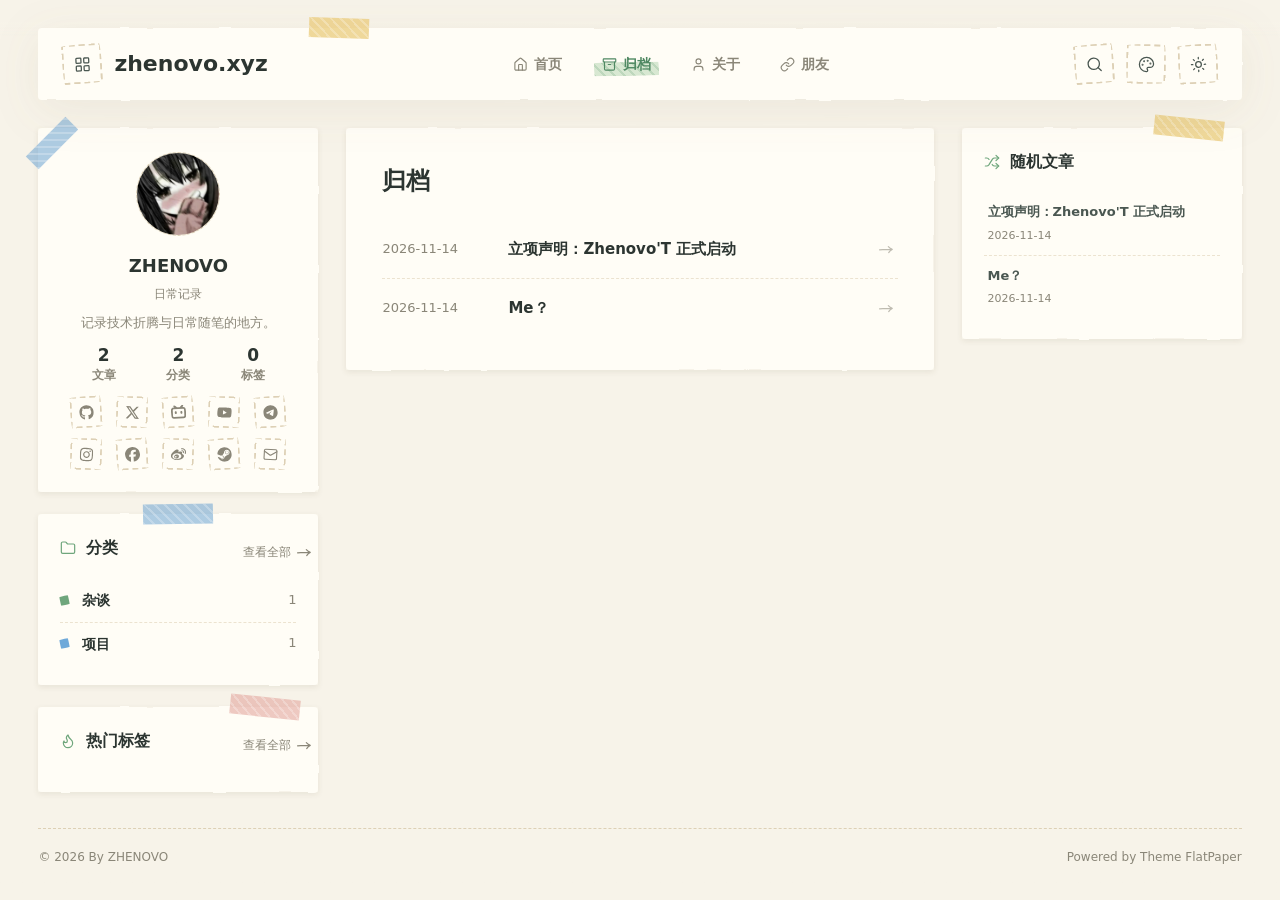
==== commit 48635ded: "Site updated: 2026-11-14 10:34:07" ====
--- a/archives/index.html
+++ b/archives/index.html
@@ -7,12 +7,12 @@
 <meta name="theme-color" content="#f7f3e9" data-flatpaper-theme-color>
 
 <title>归档 | zhenovo.xyz</title>
-<meta name="description" content="归档收录 1 篇文章，包括Hello World。">
+<meta name="description" content="归档收录 2 篇文章，包括立项声明：Zhenovo&#39;T 正式启动、Me？。">
 <meta property="og:type" content="website">
 <meta property="og:title" content="归档 | zhenovo.xyz">
 <meta property="og:url" content="https://www.zhenovo.xyz/archives/">
 <meta property="og:site_name" content="zhenovo.xyz">
-<meta property="og:description" content="归档收录 1 篇文章，包括Hello World。">
+<meta property="og:description" content="归档收录 2 篇文章，包括立项声明：Zhenovo&#39;T 正式启动、Me？。">
 <meta property="og:locale" content="zh_CN">
 <meta property="article:author" content="ZHENOVO">
 <meta name="twitter:card" content="summary">
@@ -20,7 +20,7 @@
 
 <link rel="icon" href="/img/favicon.ico" type="image/x-icon">
 
-<script type="application/ld+json">{"@context":"https://schema.org","@type":"CollectionPage","headline":"归档 | zhenovo.xyz","name":"归档 | zhenovo.xyz","description":"归档收录 1 篇文章，包括Hello World。","url":"https://www.zhenovo.xyz/archives/","inLanguage":"zh-CN","isPartOf":{"@type":"WebSite","name":"zhenovo.xyz","url":"https://www.zhenovo.xyz/"},"about":"归档"}</script>
+<script type="application/ld+json">{"@context":"https://schema.org","@type":"CollectionPage","headline":"归档 | zhenovo.xyz","name":"归档 | zhenovo.xyz","description":"归档收录 2 篇文章，包括立项声明：Zhenovo'T 正式启动、Me？。","url":"https://www.zhenovo.xyz/archives/","inLanguage":"zh-CN","isPartOf":{"@type":"WebSite","name":"zhenovo.xyz","url":"https://www.zhenovo.xyz/"},"about":"归档"}</script>
 
 <script>
   (function () {
@@ -292,21 +292,21 @@
         
           
             <a class="site-info__item" href="/archives/">
-              <strong>1</strong>
+              <strong>2</strong>
               <span>文章</span>
             </a>
           
         
           
             <a class="site-info__item" href="/categories/">
-              <strong>1</strong>
+              <strong>2</strong>
               <span>分类</span>
             </a>
           
         
           
             <a class="site-info__item" href="/tags/">
-              <strong>2</strong>
+              <strong>0</strong>
               <span>标签</span>
             </a>
           
@@ -418,6 +418,12 @@
           <em>1</em>
         </a>
       
+        <a href="/categories/%E9%A1%B9%E7%9B%AE/">
+          <span class="dot dot-1"></span>
+          <strong><span class="marker-swipe">项目</span></strong>
+          <em>1</em>
+        </a>
+      
     </section>
 
     <section class="side-card tag-card reveal">
@@ -432,10 +438,6 @@
       <div class="tag-cloud">
         
         
-          <a class="tag-chip tag-chip-0" href="/tags/Hexo/">Hexo</a>
-        
-          <a class="tag-chip tag-chip-1" href="/tags/Kira/">Kira</a>
-        
       </div>
     </section>
   
@@ -452,9 +454,15 @@
   
   <div class="archive-list">
     
-      <a class="archive-item" href="/2026/11/08/hello-world/">
-        <span>2026-11-08</span>
-        <strong><span class="marker-swipe">Hello World</span></strong>
+      <a class="archive-item" href="/2026/11/14/%E7%AB%8B%E9%A1%B9%E5%A3%B0%E6%98%8E%EF%BC%9AZhenovo'T%20%E6%AD%A3%E5%BC%8F%E5%90%AF%E5%8A%A8/">
+        <span>2026-11-14</span>
+        <strong><span class="marker-swipe">立项声明：Zhenovo&#39;T 正式启动</span></strong>
+        <em></em>
+      </a>
+    
+      <a class="archive-item" href="/2026/11/14/Me%EF%BC%9F/">
+        <span>2026-11-14</span>
+        <strong><span class="marker-swipe">Me？</span></strong>
         <em></em>
       </a>
     
@@ -480,9 +488,16 @@
     <ul class="recent-list js-random-posts">
       
         <li>
-          <a class="recent-item" href="/2026/11/08/hello-world/">
-            <strong><span class="marker-swipe">Hello World</span></strong>
-            <em>2026-11-08</em>
+          <a class="recent-item" href="/2026/11/14/%E7%AB%8B%E9%A1%B9%E5%A3%B0%E6%98%8E%EF%BC%9AZhenovo'T%20%E6%AD%A3%E5%BC%8F%E5%90%AF%E5%8A%A8/">
+            <strong><span class="marker-swipe">立项声明：Zhenovo&#39;T 正式启动</span></strong>
+            <em>2026-11-14</em>
+          </a>
+        </li>
+      
+        <li>
+          <a class="recent-item" href="/2026/11/14/Me%EF%BC%9F/">
+            <strong><span class="marker-swipe">Me？</span></strong>
+            <em>2026-11-14</em>
           </a>
         </li>
       
